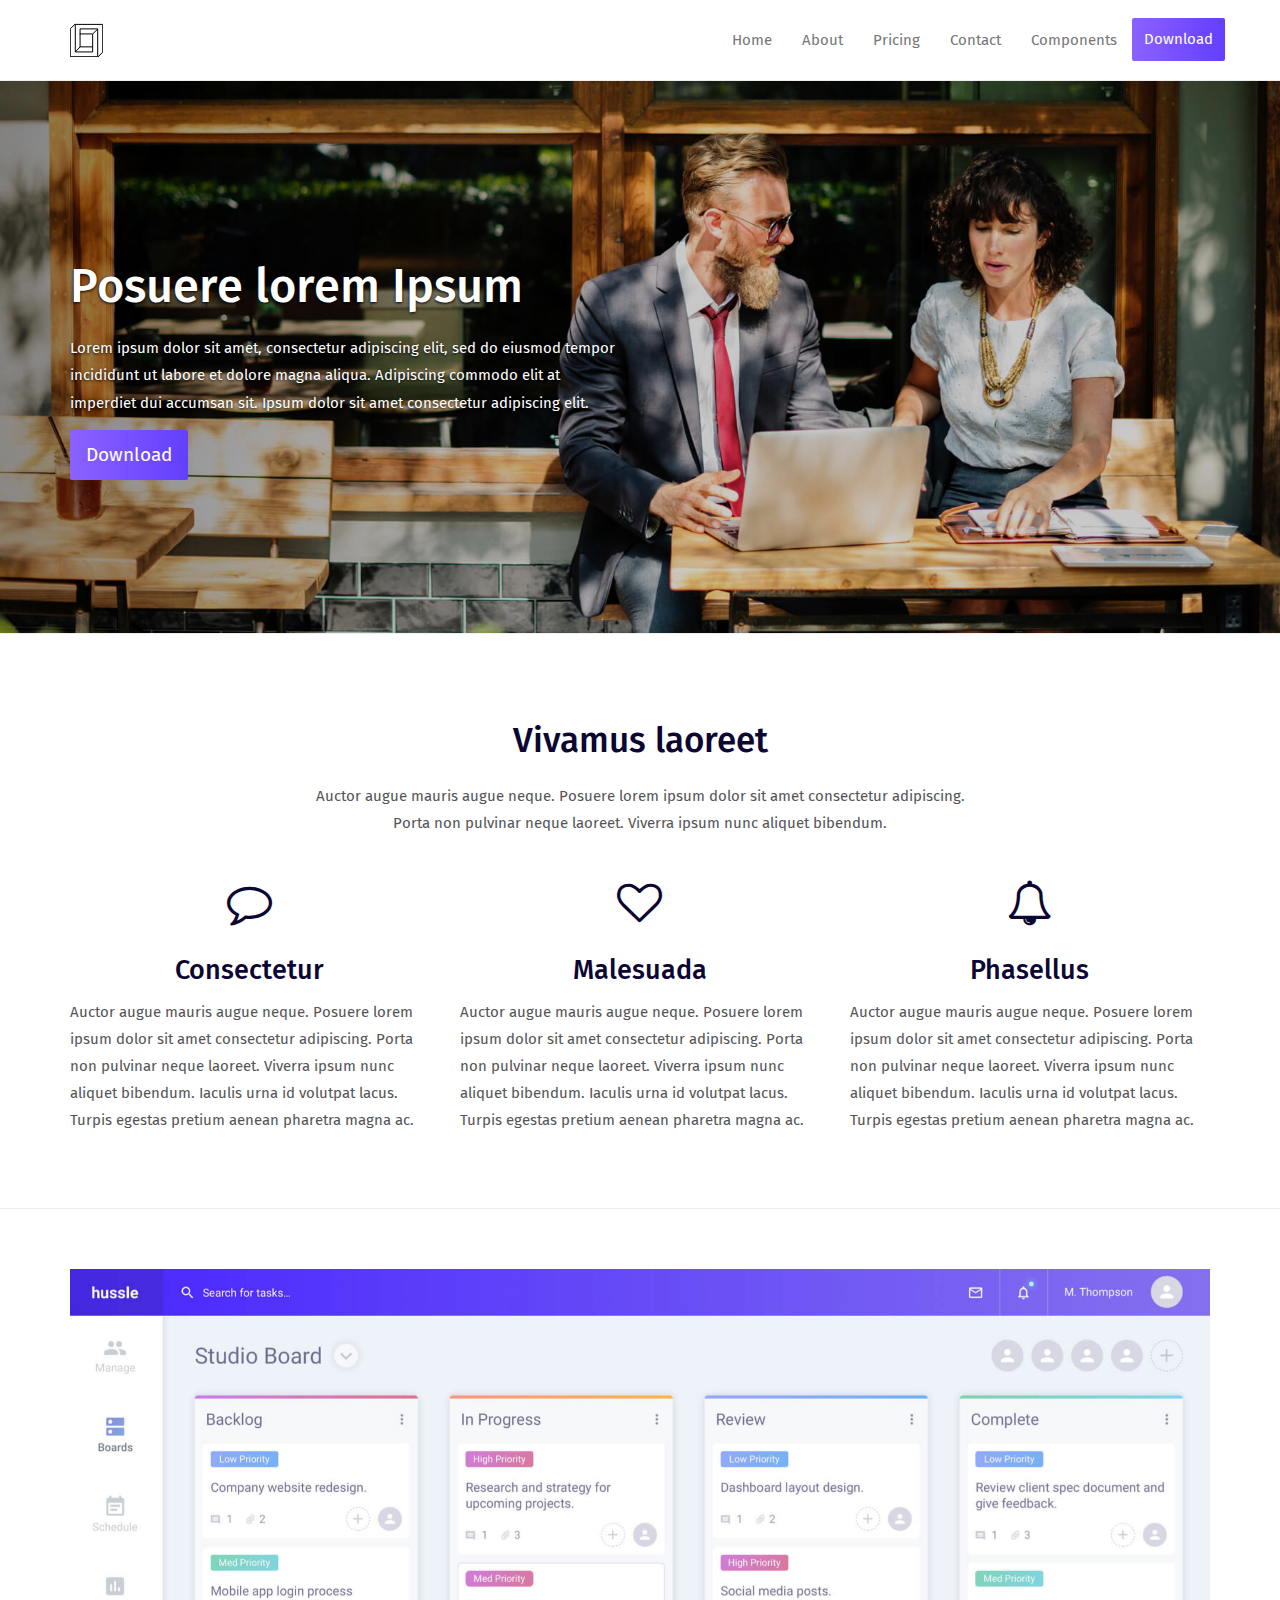
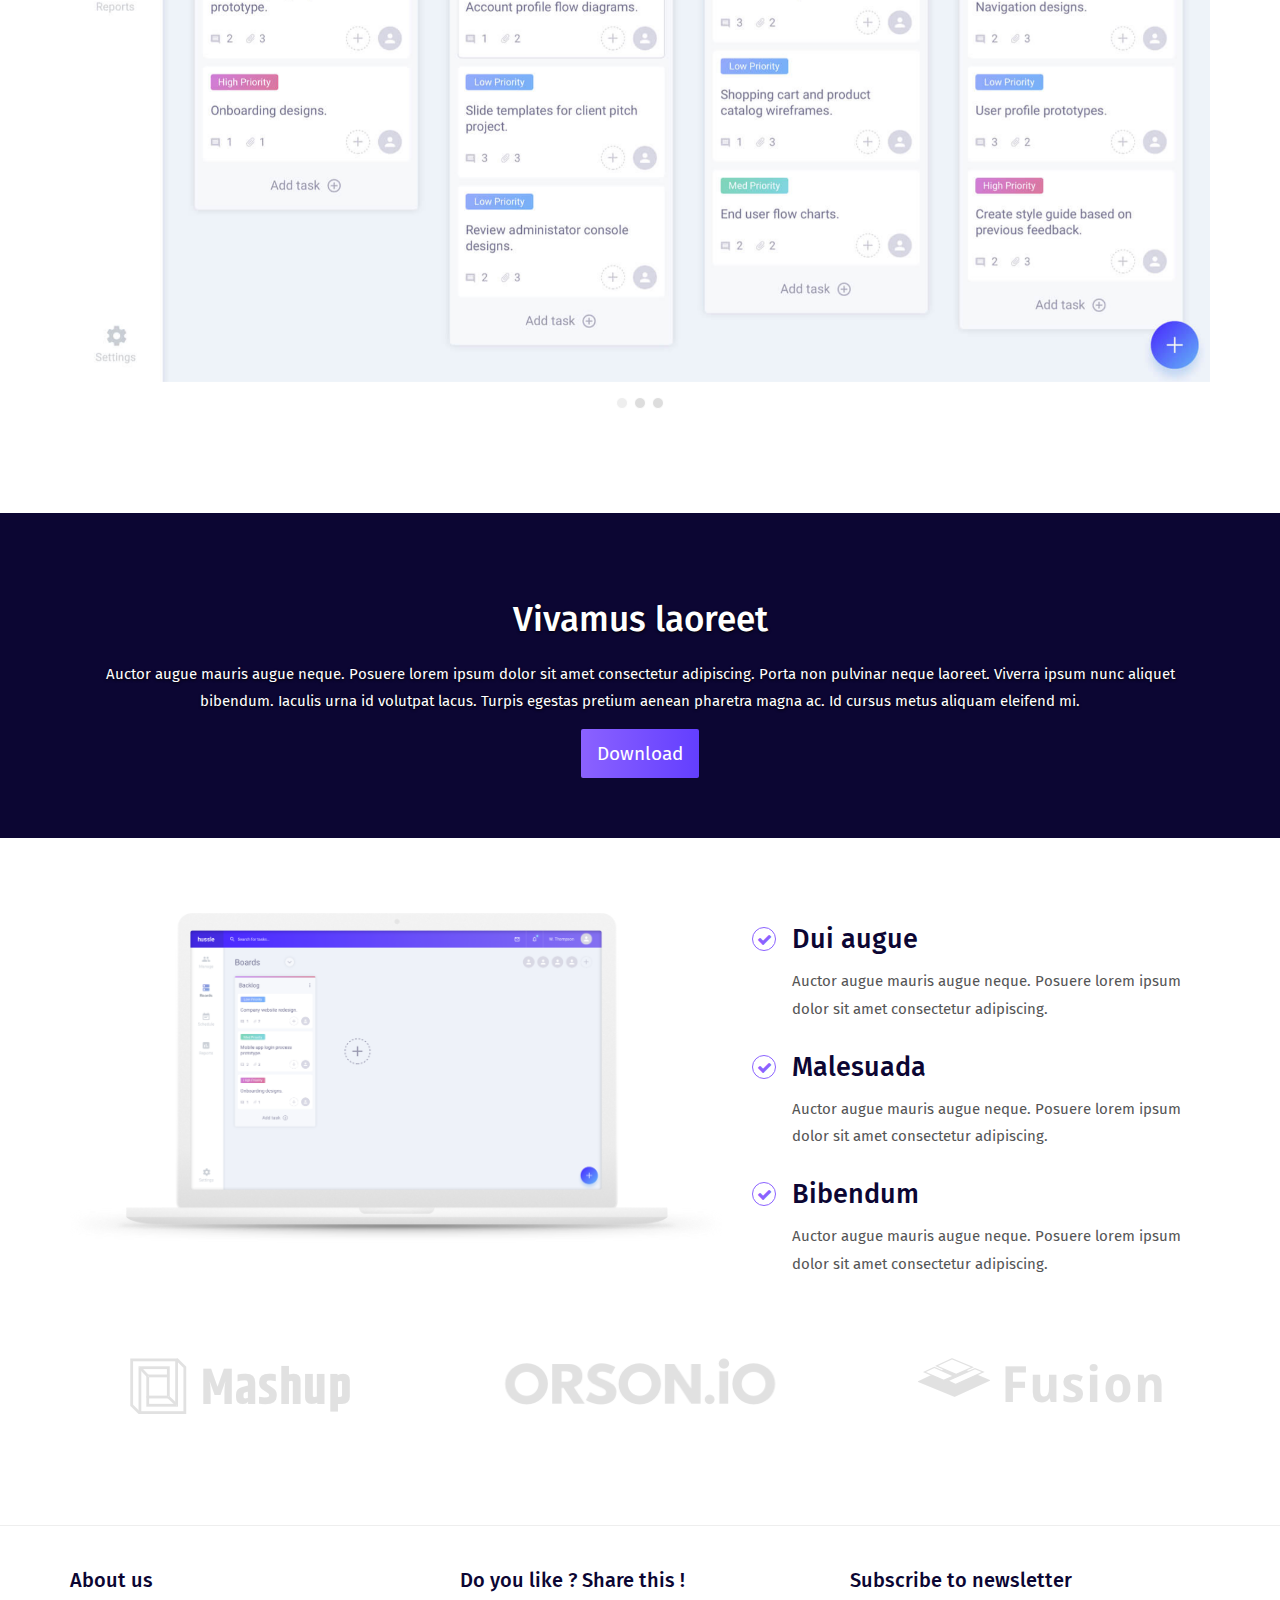
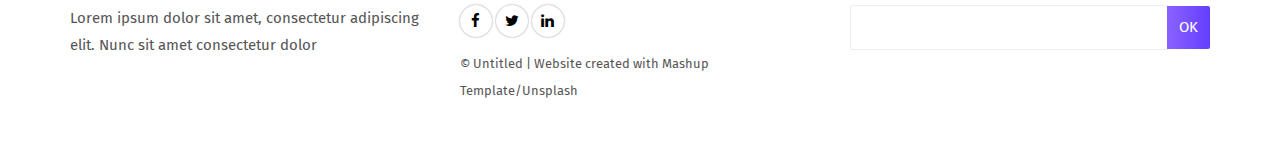
==== index.html @ 4edb9581 "Initial Commit" ====
<!DOCTYPE html>
<html lang="en">

<head>
  <meta charset="UTF-8">
  <meta content="IE=edge" http-equiv="X-UA-Compatible">
  <meta content="width=device-width,initial-scale=1" name="viewport">
  <meta content="description" name="description">
  <meta name="google" content="notranslate" />
  <meta content="Mashup templates have been developped by Orson.io team" name="author">

  <!-- Disable tap highlight on IE -->
  <meta name="msapplication-tap-highlight" content="no">
  
  <link href="./assets/apple-touch-icon.png" rel="apple-touch-icon">
  <link href="./assets/favicon.ico" rel="icon">

 

  <title>Title page</title>  

<link href="./main.a3f694c0.css" rel="stylesheet"></head>

<body>

 <!-- Add your content of header -->
<header>
  <nav class="navbar  navbar-fixed-top navbar-default">
    <div class="container">
      <div class="navbar-header">
        <button type="button" class="navbar-toggle uarr collapsed" data-toggle="collapse" data-target="#navbar-collapse-uarr">
          <span class="sr-only">Toggle navigation</span>
          <span class="icon-bar"></span>
          <span class="icon-bar"></span>
          <span class="icon-bar"></span>
        </button>
        <a class="navbar-brand" href="./index.html" title="">
          <img src="./assets/images/mashuptemplate.svg" class="navbar-logo-img" alt="">
        </a>
      </div>

      <div class="collapse navbar-collapse" id="navbar-collapse-uarr">
        <ul class="nav navbar-nav navbar-right">
          <li><a href="./index.html" title="" class="active">Home</a></li>
          <li><a href="./about.html" title=""> About</a></li>
          <li><a href="./pricing.html" title=""> Pricing </a></li>
          <li><a href="./contact.html" title="">Contact</a></li>
          <li><a href="./components.html" title="">Components</a></li>
          <li>
            <p>
              <a href="./download.html" class="btn btn-primary navbar-btn" title="">Download</a>
            </p>
          </li>
          
        </ul>
      </div>
    </div>
  </nav>
</header>



<div class="white-text-container background-image-container" style="background-image: url('./assets/images/img-home.jpg')">
    <div class="opacity"></div>
    <div class="container">
        <div class="row">
           
            <div class="col-md-6">
                <h1>Posuere lorem Ipsum</h1>
                <p>Lorem ipsum dolor sit amet, consectetur adipiscing elit, sed do eiusmod tempor incididunt ut labore
                    et dolore magna aliqua. Adipiscing commodo elit at imperdiet dui accumsan sit. Ipsum dolor sit
                    amet consectetur adipiscing elit. </p>
                 <a href="./download.html" title="" class="btn btn-lg btn-primary">Download</a>
            </div>

        </div>
    </div>
</div>

<div class="section-container border-section-container">
    <div class="container">
            <div class="row">
                <div class="col-md-12 section-container-spacer">
                    <div class="text-center">
                        <h2>Vivamus laoreet</h2>
                        <p> Auctor augue mauris augue neque. Posuere lorem ipsum dolor sit amet consectetur adipiscing.<br> Porta non
                            pulvinar neque laoreet. Viverra ipsum nunc aliquet bibendum. </p>
                    </div>
                </div>

                <div class="col-md-4">
                    <div class="fa-container">
                        <i class="fa fa-comment-o fa-3x" aria-hidden="true"></i>
                    </div>
                    <div class="text-center">
                        <h3>Consectetur</h3>
                    </div>
                    <div>
                        <p>Auctor augue mauris augue neque. Posuere lorem ipsum dolor sit amet consectetur adipiscing. Porta
                            non pulvinar neque laoreet. Viverra ipsum nunc aliquet bibendum. Iaculis urna id volutpat lacus.
                            Turpis egestas pretium aenean pharetra magna ac.</p>
                    </div>
                </div>
                <div class="col-md-4">
                    <div class="fa-container">
                        <i class="fa fa-heart-o fa-3x" aria-hidden="true"></i>
                    </div>
                    <div class="text-center">
                        <h3>Malesuada</h3>
                    </div>
                    <div>
                        <p>Auctor augue mauris augue neque. Posuere lorem ipsum dolor sit amet consectetur adipiscing. Porta
                            non pulvinar neque laoreet. Viverra ipsum nunc aliquet bibendum. Iaculis urna id volutpat lacus.
                            Turpis egestas pretium aenean pharetra magna ac.
                        </p>
                    </div>
                </div>
                <div class="col-md-4">
                    <div class="fa-container">
                        <i class="fa fa-bell-o fa-3x" aria-hidden="true"></i>
                    </div>
                    <div class="text-center">
                        <h3>Phasellus</h3>
                    </div>
                    <div>
                        <p>Auctor augue mauris augue neque. Posuere lorem ipsum dolor sit amet consectetur adipiscing. Porta
                            non pulvinar neque laoreet. Viverra ipsum nunc aliquet bibendum. Iaculis urna id volutpat lacus.
                            Turpis egestas pretium aenean pharetra magna ac. 
                        </p>
                    </div>
                </div>

            </div>
    </div>
</div>

<div class="section-container">
    <div class="container">
            <div class="row">
                <div class="col-xs-12">


                    <div id="carouselExampleIndicators" class="carousel slide" data-ride="carousel">
                        
                        <div class="carousel-inner" role="listbox">
                            <div class="item active">
                                <img class="img-responsive" src="./assets/images/img-05.jpg" alt="First slide">
                            </div>
                            <div class="item">
                                <img class="img-responsive" src="./assets/images/img-07.jpg" alt="Second slide">
                            </div>
                            <div class="item">
                                <img class="img-responsive" src="./assets/images/img-05.jpg" alt="Third slide">
                            </div>
                        </div>
                        <ol class="carousel-indicators">
                            <li data-target="#carouselExampleIndicators" data-slide-to="0" class="active"></li>
                            <li data-target="#carouselExampleIndicators" data-slide-to="1"></li>
                            <li data-target="#carouselExampleIndicators" data-slide-to="2"></li>
                        </ol>
                    </div>


                </div>
            </div>
    </div>
</div>


<div class="section-container background-color-container white-text-container">
    <div class="container">
        <div class="row">
            <div class="col-xs-12">
                <div class="text-center">
                    <h2>Vivamus laoreet</h2>
                    <p> Auctor augue mauris augue neque. Posuere lorem ipsum dolor sit amet consectetur adipiscing. Porta non
                        pulvinar neque laoreet. Viverra ipsum nunc aliquet bibendum. Iaculis urna id volutpat lacus. Turpis
                        egestas pretium aenean pharetra magna ac. Id cursus metus aliquam eleifend mi. </p>
                    <a href="./download.html" title="" class="btn btn-primary btn-lg">Download</a>
                </div>
            </div>
        </div>
     </div>
 </div>

 <div class="section-container">
    <div class="container">
        <div class="row">                   
            <div class="col-md-7">
                <img class="img-responsive" src="./assets/images/img-06.png" alt="">
            </div>

            <div class="col-md-5">
                <ul class="features">
                    <li>
                        <h3>Dui augue</h3>
                        <p>Auctor augue mauris augue neque. Posuere lorem ipsum dolor sit amet consectetur adipiscing.
                        </p>
                    </li>
                    <li>
                        <h3>Malesuada</h3>
                        <p>Auctor augue mauris augue neque. Posuere lorem ipsum dolor sit amet consectetur adipiscing.
                        </p>
                    </li>
                    <li>
                        <h3>Bibendum</h3>
                        <p>Auctor augue mauris augue neque. Posuere lorem ipsum dolor sit amet consectetur adipiscing.
                        </p>
                    </li>
                </ul>
            </div>
        

              
            <div class="row">
                <div class="col-md-4">
                        <img class="img-responsive page-base-image" src="./assets/images/logo-01.png" alt="">

                </div>
                <div class="col-md-4">
                        <img class="img-responsive page-base-image" src="./assets/images/logo-02.png" alt="">
                </div>
                <div class="col-md-4">
                        <img class="img-responsive page-base-image" src="./assets/images/logo-03.png" alt="">
                </div>
            </div>
            
        </div>
    </div>
</div>






<footer>
    <div class="section-container footer-container">
        <div class="container">
            <div class="row">
                    <div class="col-md-4">
                        <h4>About us</h4>
                        <p>Lorem ipsum dolor sit amet, consectetur adipiscing elit. Nunc sit amet consectetur dolor</p>
                    </div>

                    <div class="col-md-4">
                        <h4>Do you like ? Share this !</h4>
                        <p>
                            <a href="https://facebook.com/" class="social-round-icon white-round-icon fa-icon" title="">
                            <i class="fa fa-facebook" aria-hidden="true"></i>
                          </a>
                          <a href="https://twitter.com/" class="social-round-icon white-round-icon fa-icon" title="">
                            <i class="fa fa-twitter" aria-hidden="true"></i>
                          </a>
                          <a href="https://www.linkedin.com/" class="social-round-icon white-round-icon fa-icon" title="">
                            <i class="fa fa-linkedin" aria-hidden="true"></i>
                          </a>
                        </p>
                        <p><small>© Untitled | Website created with <a href="http://www.mashup-template.com/" class="link-like-text" title="Create website with free html template">Mashup Template</a>/<a href="http://www.unsplash.com/" class="link-like-text" title="Beautiful Free Images">Unsplash</a></small></p>    
                    </div>

                    <div class="col-md-4">
                        <h4>Subscribe to newsletter</h4>
                        
                        <div class="form-group">
                            <div class="input-group">
                                <input type="text" class="form-control footer-input-text">
                                <div class="input-group-btn">
                                    <button type="button" class="btn btn-primary btn-newsletter ">OK</button>
                                </div>
                            </div>
                        </div>


                    </div>
            </div>
        </div>
    </div>
</footer>

<script>
  document.addEventListener("DOMContentLoaded", function (event) {
    navActivePage();
  });
</script>

<!-- Google Analytics: change UA-XXXXX-X to be your site's ID 

<script>
  (function (i, s, o, g, r, a, m) {
    i['GoogleAnalyticsObject'] = r; i[r] = i[r] || function () {
      (i[r].q = i[r].q || []).push(arguments)
    }, i[r].l = 1 * new Date(); a = s.createElement(o),
      m = s.getElementsByTagName(o)[0]; a.async = 1; a.src = g; m.parentNode.insertBefore(a, m)
  })(window, document, 'script', '//www.google-analytics.com/analytics.js', 'ga');
  ga('create', 'UA-XXXXX-X', 'auto');
  ga('send', 'pageview');
</script>

-->

<script type="text/javascript" src="./main.41beeca9.js"></script></body>

</html>
---- main.a3f694c0.css ----
@import url(https://fonts.googleapis.com/css?family=La+Belle+Aurore|Fira+Sans:400,700);@import url(https://maxcdn.bootstrapcdn.com/font-awesome/4.7.0/css/font-awesome.min.css);/*!
 * Bootstrap v3.3.7 (http://getbootstrap.com)
 * Copyright 2011-2016 Twitter, Inc.
 * Licensed under MIT (https://github.com/twbs/bootstrap/blob/master/LICENSE)
 */
/*! normalize.css v3.0.3 | MIT License | github.com/necolas/normalize.css */html{font-family:sans-serif;-ms-text-size-adjust:100%;-webkit-text-size-adjust:100%}body{margin:0}article,aside,details,figcaption,figure,footer,header,hgroup,main,menu,nav,section,summary{display:block}audio,canvas,progress,video{display:inline-block;vertical-align:baseline}audio:not([controls]){display:none;height:0}[hidden],template{display:none}a{background-color:transparent}a:active,a:hover{outline:0}abbr[title]{border-bottom:1px dotted}b,strong{font-weight:700}dfn{font-style:italic}h1{font-size:2em;margin:.67em 0}mark{background:#ff0;color:#000}small{font-size:80%}sub,sup{font-size:75%;line-height:0;position:relative;vertical-align:baseline}sup{top:-.5em}sub{bottom:-.25em}img{border:0}svg:not(:root){overflow:hidden}figure{margin:1em 40px}hr{box-sizing:content-box;height:0}pre{overflow:auto}code,kbd,pre,samp{font-family:monospace,monospace;font-size:1em}button,input,optgroup,select,textarea{color:inherit;font:inherit;margin:0}button{overflow:visible}button,select{text-transform:none}button,html input[type=button],input[type=reset],input[type=submit]{-webkit-appearance:button;cursor:pointer}button[disabled],html input[disabled]{cursor:default}button::-moz-focus-inner,input::-moz-focus-inner{border:0;padding:0}input{line-height:normal}input[type=checkbox],input[type=radio]{box-sizing:border-box;padding:0}input[type=number]::-webkit-inner-spin-button,input[type=number]::-webkit-outer-spin-button{height:auto}input[type=search]{-webkit-appearance:textfield;box-sizing:content-box}input[type=search]::-webkit-search-cancel-button,input[type=search]::-webkit-search-decoration{-webkit-appearance:none}fieldset{border:1px solid silver;margin:0 2px;padding:.35em .625em .75em}textarea{overflow:auto}optgroup{font-weight:700}table{border-collapse:collapse;border-spacing:0}td,th{padding:0}

/*! Source: https://github.com/h5bp/html5-boilerplate/blob/master/src/css/main.css */@media print{*,:after,:before{background:transparent!important;color:#000!important;box-shadow:none!important;text-shadow:none!important}a,a:visited{text-decoration:underline}a[href]:after{content:" (" attr(href) ")"}abbr[title]:after{content:" (" attr(title) ")"}a[href^="#"]:after,a[href^="javascript:"]:after{content:""}blockquote,pre{border:1px solid #999;page-break-inside:avoid}thead{display:table-header-group}img,tr{page-break-inside:avoid}img{max-width:100%!important}h2,h3,p{orphans:3;widows:3}h2,h3{page-break-after:avoid}.navbar{display:none}.btn>.caret,.dropup>.btn>.caret{border-top-color:#000!important}.label{border:1px solid #000}.table{border-collapse:collapse!important}.table td,.table th{background-color:#fff!important}.table-bordered td,.table-bordered th{border:1px solid #ddd!important}}*,:after,:before{-webkit-box-sizing:border-box;-moz-box-sizing:border-box;box-sizing:border-box}html{font-size:10px;-webkit-tap-highlight-color:transparent}body{font-family:Fira Sans,Helvetica,Arial,sans-serif;font-size:15px;line-height:1.81;color:#555;background-color:#fff}button,input,select,textarea{font-family:inherit;font-size:inherit;line-height:inherit}a{color:#8b62ff;text-decoration:none}a:focus,a:hover{color:#5216ff;text-decoration:underline}a:focus{outline:5px auto -webkit-focus-ring-color;outline-offset:-2px}figure{margin:0}img{vertical-align:middle}.img-responsive{display:block;max-width:100%;height:auto}.img-rounded{border-radius:2px}.img-thumbnail{padding:4px;line-height:1.81;background-color:#fff;border:1px solid #ddd;border-radius:2px;-webkit-transition:all .2s ease-in-out;-o-transition:all .2s ease-in-out;transition:all .2s ease-in-out;display:inline-block;max-width:100%;height:auto}.img-circle{border-radius:50%}hr{margin-top:27px;margin-bottom:27px;border:0;border-top:1px solid #eee}.sr-only{position:absolute;width:1px;height:1px;margin:-1px;padding:0;overflow:hidden;clip:rect(0,0,0,0);border:0}.sr-only-focusable:active,.sr-only-focusable:focus{position:static;width:auto;height:auto;margin:0;overflow:visible;clip:auto}[role=button]{cursor:pointer}.h1,.h2,.h3,.h4,.h5,.h6,h1,h2,h3,h4,h5,h6{font-family:inherit;font-weight:500;line-height:1.1;color:#0c0633}.h1 .small,.h1 small,.h2 .small,.h2 small,.h3 .small,.h3 small,.h4 .small,.h4 small,.h5 .small,.h5 small,.h6 .small,.h6 small,h1 .small,h1 small,h2 .small,h2 small,h3 .small,h3 small,h4 .small,h4 small,h5 .small,h5 small,h6 .small,h6 small{font-weight:400;line-height:1;color:#777}.h1,.h2,.h3,h1,h2,h3{margin-top:27px;margin-bottom:13.5px}.h1 .small,.h1 small,.h2 .small,.h2 small,.h3 .small,.h3 small,h1 .small,h1 small,h2 .small,h2 small,h3 .small,h3 small{font-size:65%}.h4,.h5,.h6,h4,h5,h6{margin-top:13.5px;margin-bottom:13.5px}.h4 .small,.h4 small,.h5 .small,.h5 small,.h6 .small,.h6 small,h4 .small,h4 small,h5 .small,h5 small,h6 .small,h6 small{font-size:75%}.h1,h1{font-size:47px}.h2,h2{font-size:35px}.h3,h3{font-size:27px}.h4,h4{font-size:20px}.h5,h5{font-size:15px}.h6,h6{font-size:13px}p{margin:0 0 13.5px}.lead{margin-bottom:27px;font-size:17px;font-weight:300;line-height:1.4}@media (min-width:768px){.lead{font-size:22.5px}}.small,small{font-size:86%}.mark,mark{background-color:#fcf8e3;padding:.2em}.text-left{text-align:left}.text-right{text-align:right}.text-center{text-align:center}.text-justify{text-align:justify}.text-nowrap{white-space:nowrap}.text-lowercase{text-transform:lowercase}.initialism,.text-uppercase{text-transform:uppercase}.text-capitalize{text-transform:capitalize}.text-muted{color:#777}.text-primary{color:#8b62ff}a.text-primary:focus,a.text-primary:hover{color:#652fff}.text-success{color:#fff}a.text-success:focus,a.text-success:hover{color:#e6e6e6}.text-info{color:#31708f}a.text-info:focus,a.text-info:hover{color:#245269}.text-warning{color:#8a6d3b}a.text-warning:focus,a.text-warning:hover{color:#66512c}.text-danger{color:#fff}a.text-danger:focus,a.text-danger:hover{color:#e6e6e6}.bg-primary{color:#fff;background-color:#8b62ff}a.bg-primary:focus,a.bg-primary:hover{background-color:#652fff}.bg-success{background-color:#005bff}a.bg-success:focus,a.bg-success:hover{background-color:#0049cc}.bg-info{background-color:#d9edf7}a.bg-info:focus,a.bg-info:hover{background-color:#afd9ee}.bg-warning{background-color:#fcf8e3}a.bg-warning:focus,a.bg-warning:hover{background-color:#f7ecb5}.bg-danger{background-color:#fe6767}a.bg-danger:focus,a.bg-danger:hover{background-color:#fe3434}.page-header{padding-bottom:12.5px;margin:54px 0 27px;border-bottom:1px solid #eee}ol,ul{margin-top:0;margin-bottom:13.5px}ol ol,ol ul,ul ol,ul ul{margin-bottom:0}.list-inline,.list-unstyled{padding-left:0;list-style:none}.list-inline{margin-left:-5px}.list-inline>li{display:inline-block;padding-left:5px;padding-right:5px}dl{margin-top:0;margin-bottom:27px}dd,dt{line-height:1.81}dt{font-weight:700}dd{margin-left:0}.dl-horizontal dd:after,.dl-horizontal dd:before{content:" ";display:table}.dl-horizontal dd:after{clear:both}@media (min-width:768px){.dl-horizontal dt{float:left;width:160px;clear:left;text-align:right;overflow:hidden;text-overflow:ellipsis;white-space:nowrap}.dl-horizontal dd{margin-left:180px}}abbr[data-original-title],abbr[title]{cursor:help;border-bottom:1px dotted #777}.initialism{font-size:90%}blockquote{padding:13.5px 27px;margin:0 0 27px;font-size:18.75px;border-left:5px solid #eee}blockquote ol:last-child,blockquote p:last-child,blockquote ul:last-child{margin-bottom:0}blockquote .small,blockquote footer,blockquote small{display:block;font-size:80%;line-height:1.81;color:#777}blockquote .small:before,blockquote footer:before,blockquote small:before{content:"\2014   \A0"}.blockquote-reverse,blockquote.pull-right{padding-right:15px;padding-left:0;border-right:5px solid #eee;border-left:0;text-align:right}.blockquote-reverse .small:before,.blockquote-reverse footer:before,.blockquote-reverse small:before,blockquote.pull-right .small:before,blockquote.pull-right footer:before,blockquote.pull-right small:before{content:""}.blockquote-reverse .small:after,.blockquote-reverse footer:after,.blockquote-reverse small:after,blockquote.pull-right .small:after,blockquote.pull-right footer:after,blockquote.pull-right small:after{content:"\A0   \2014"}address{margin-bottom:27px;font-style:normal;line-height:1.81}code,kbd,pre,samp{font-family:Menlo,Monaco,Consolas,Courier New,monospace}code{color:#c7254e;background-color:#f9f2f4}code,kbd{padding:2px 4px;font-size:90%;border-radius:2px}kbd{color:#fff;background-color:#333;box-shadow:inset 0 -1px 0 rgba(0,0,0,.25)}kbd kbd{padding:0;font-size:100%;font-weight:700;box-shadow:none}pre{display:block;padding:13px;margin:0 0 13.5px;font-size:14px;line-height:1.81;word-break:break-all;word-wrap:break-word;color:#333;background-color:#f5f5f5;border:1px solid #ccc;border-radius:2px}pre code{padding:0;font-size:inherit;color:inherit;white-space:pre-wrap;background-color:transparent;border-radius:0}.pre-scrollable{max-height:340px;overflow-y:scroll}.container{margin-right:auto;margin-left:auto;padding-left:15px;padding-right:15px}.container:after,.container:before{content:" ";display:table}.container:after{clear:both}@media (min-width:768px){.container{width:750px}}@media (min-width:992px){.container{width:970px}}@media (min-width:1200px){.container{width:1170px}}.container-fluid{margin-right:auto;margin-left:auto;padding-left:15px;padding-right:15px}.container-fluid:after,.container-fluid:before{content:" ";display:table}.container-fluid:after{clear:both}.row{margin-left:-15px;margin-right:-15px}.row:after,.row:before{content:" ";display:table}.row:after{clear:both}.col-lg-1,.col-lg-2,.col-lg-3,.col-lg-4,.col-lg-5,.col-lg-6,.col-lg-7,.col-lg-8,.col-lg-9,.col-lg-10,.col-lg-11,.col-lg-12,.col-md-1,.col-md-2,.col-md-3,.col-md-4,.col-md-5,.col-md-6,.col-md-7,.col-md-8,.col-md-9,.col-md-10,.col-md-11,.col-md-12,.col-sm-1,.col-sm-2,.col-sm-3,.col-sm-4,.col-sm-5,.col-sm-6,.col-sm-7,.col-sm-8,.col-sm-9,.col-sm-10,.col-sm-11,.col-sm-12,.col-xs-1,.col-xs-2,.col-xs-3,.col-xs-4,.col-xs-5,.col-xs-6,.col-xs-7,.col-xs-8,.col-xs-9,.col-xs-10,.col-xs-11,.col-xs-12{position:relative;min-height:1px;padding-left:15px;padding-right:15px}.col-xs-1,.col-xs-2,.col-xs-3,.col-xs-4,.col-xs-5,.col-xs-6,.col-xs-7,.col-xs-8,.col-xs-9,.col-xs-10,.col-xs-11,.col-xs-12{float:left}.col-xs-1{width:8.33333%}.col-xs-2{width:16.66667%}.col-xs-3{width:25%}.col-xs-4{width:33.33333%}.col-xs-5{width:41.66667%}.col-xs-6{width:50%}.col-xs-7{width:58.33333%}.col-xs-8{width:66.66667%}.col-xs-9{width:75%}.col-xs-10{width:83.33333%}.col-xs-11{width:91.66667%}.col-xs-12{width:100%}.col-xs-pull-0{right:auto}.col-xs-pull-1{right:8.33333%}.col-xs-pull-2{right:16.66667%}.col-xs-pull-3{right:25%}.col-xs-pull-4{right:33.33333%}.col-xs-pull-5{right:41.66667%}.col-xs-pull-6{right:50%}.col-xs-pull-7{right:58.33333%}.col-xs-pull-8{right:66.66667%}.col-xs-pull-9{right:75%}.col-xs-pull-10{right:83.33333%}.col-xs-pull-11{right:91.66667%}.col-xs-pull-12{right:100%}.col-xs-push-0{left:auto}.col-xs-push-1{left:8.33333%}.col-xs-push-2{left:16.66667%}.col-xs-push-3{left:25%}.col-xs-push-4{left:33.33333%}.col-xs-push-5{left:41.66667%}.col-xs-push-6{left:50%}.col-xs-push-7{left:58.33333%}.col-xs-push-8{left:66.66667%}.col-xs-push-9{left:75%}.col-xs-push-10{left:83.33333%}.col-xs-push-11{left:91.66667%}.col-xs-push-12{left:100%}.col-xs-offset-0{margin-left:0}.col-xs-offset-1{margin-left:8.33333%}.col-xs-offset-2{margin-left:16.66667%}.col-xs-offset-3{margin-left:25%}.col-xs-offset-4{margin-left:33.33333%}.col-xs-offset-5{margin-left:41.66667%}.col-xs-offset-6{margin-left:50%}.col-xs-offset-7{margin-left:58.33333%}.col-xs-offset-8{margin-left:66.66667%}.col-xs-offset-9{margin-left:75%}.col-xs-offset-10{margin-left:83.33333%}.col-xs-offset-11{margin-left:91.66667%}.col-xs-offset-12{margin-left:100%}@media (min-width:768px){.col-sm-1,.col-sm-2,.col-sm-3,.col-sm-4,.col-sm-5,.col-sm-6,.col-sm-7,.col-sm-8,.col-sm-9,.col-sm-10,.col-sm-11,.col-sm-12{float:left}.col-sm-1{width:8.33333%}.col-sm-2{width:16.66667%}.col-sm-3{width:25%}.col-sm-4{width:33.33333%}.col-sm-5{width:41.66667%}.col-sm-6{width:50%}.col-sm-7{width:58.33333%}.col-sm-8{width:66.66667%}.col-sm-9{width:75%}.col-sm-10{width:83.33333%}.col-sm-11{width:91.66667%}.col-sm-12{width:100%}.col-sm-pull-0{right:auto}.col-sm-pull-1{right:8.33333%}.col-sm-pull-2{right:16.66667%}.col-sm-pull-3{right:25%}.col-sm-pull-4{right:33.33333%}.col-sm-pull-5{right:41.66667%}.col-sm-pull-6{right:50%}.col-sm-pull-7{right:58.33333%}.col-sm-pull-8{right:66.66667%}.col-sm-pull-9{right:75%}.col-sm-pull-10{right:83.33333%}.col-sm-pull-11{right:91.66667%}.col-sm-pull-12{right:100%}.col-sm-push-0{left:auto}.col-sm-push-1{left:8.33333%}.col-sm-push-2{left:16.66667%}.col-sm-push-3{left:25%}.col-sm-push-4{left:33.33333%}.col-sm-push-5{left:41.66667%}.col-sm-push-6{left:50%}.col-sm-push-7{left:58.33333%}.col-sm-push-8{left:66.66667%}.col-sm-push-9{left:75%}.col-sm-push-10{left:83.33333%}.col-sm-push-11{left:91.66667%}.col-sm-push-12{left:100%}.col-sm-offset-0{margin-left:0}.col-sm-offset-1{margin-left:8.33333%}.col-sm-offset-2{margin-left:16.66667%}.col-sm-offset-3{margin-left:25%}.col-sm-offset-4{margin-left:33.33333%}.col-sm-offset-5{margin-left:41.66667%}.col-sm-offset-6{margin-left:50%}.col-sm-offset-7{margin-left:58.33333%}.col-sm-offset-8{margin-left:66.66667%}.col-sm-offset-9{margin-left:75%}.col-sm-offset-10{margin-left:83.33333%}.col-sm-offset-11{margin-left:91.66667%}.col-sm-offset-12{margin-left:100%}}@media (min-width:992px){.col-md-1,.col-md-2,.col-md-3,.col-md-4,.col-md-5,.col-md-6,.col-md-7,.col-md-8,.col-md-9,.col-md-10,.col-md-11,.col-md-12{float:left}.col-md-1{width:8.33333%}.col-md-2{width:16.66667%}.col-md-3{width:25%}.col-md-4{width:33.33333%}.col-md-5{width:41.66667%}.col-md-6{width:50%}.col-md-7{width:58.33333%}.col-md-8{width:66.66667%}.col-md-9{width:75%}.col-md-10{width:83.33333%}.col-md-11{width:91.66667%}.col-md-12{width:100%}.col-md-pull-0{right:auto}.col-md-pull-1{right:8.33333%}.col-md-pull-2{right:16.66667%}.col-md-pull-3{right:25%}.col-md-pull-4{right:33.33333%}.col-md-pull-5{right:41.66667%}.col-md-pull-6{right:50%}.col-md-pull-7{right:58.33333%}.col-md-pull-8{right:66.66667%}.col-md-pull-9{right:75%}.col-md-pull-10{right:83.33333%}.col-md-pull-11{right:91.66667%}.col-md-pull-12{right:100%}.col-md-push-0{left:auto}.col-md-push-1{left:8.33333%}.col-md-push-2{left:16.66667%}.col-md-push-3{left:25%}.col-md-push-4{left:33.33333%}.col-md-push-5{left:41.66667%}.col-md-push-6{left:50%}.col-md-push-7{left:58.33333%}.col-md-push-8{left:66.66667%}.col-md-push-9{left:75%}.col-md-push-10{left:83.33333%}.col-md-push-11{left:91.66667%}.col-md-push-12{left:100%}.col-md-offset-0{margin-left:0}.col-md-offset-1{margin-left:8.33333%}.col-md-offset-2{margin-left:16.66667%}.col-md-offset-3{margin-left:25%}.col-md-offset-4{margin-left:33.33333%}.col-md-offset-5{margin-left:41.66667%}.col-md-offset-6{margin-left:50%}.col-md-offset-7{margin-left:58.33333%}.col-md-offset-8{margin-left:66.66667%}.col-md-offset-9{margin-left:75%}.col-md-offset-10{margin-left:83.33333%}.col-md-offset-11{margin-left:91.66667%}.col-md-offset-12{margin-left:100%}}@media (min-width:1200px){.col-lg-1,.col-lg-2,.col-lg-3,.col-lg-4,.col-lg-5,.col-lg-6,.col-lg-7,.col-lg-8,.col-lg-9,.col-lg-10,.col-lg-11,.col-lg-12{float:left}.col-lg-1{width:8.33333%}.col-lg-2{width:16.66667%}.col-lg-3{width:25%}.col-lg-4{width:33.33333%}.col-lg-5{width:41.66667%}.col-lg-6{width:50%}.col-lg-7{width:58.33333%}.col-lg-8{width:66.66667%}.col-lg-9{width:75%}.col-lg-10{width:83.33333%}.col-lg-11{width:91.66667%}.col-lg-12{width:100%}.col-lg-pull-0{right:auto}.col-lg-pull-1{right:8.33333%}.col-lg-pull-2{right:16.66667%}.col-lg-pull-3{right:25%}.col-lg-pull-4{right:33.33333%}.col-lg-pull-5{right:41.66667%}.col-lg-pull-6{right:50%}.col-lg-pull-7{right:58.33333%}.col-lg-pull-8{right:66.66667%}.col-lg-pull-9{right:75%}.col-lg-pull-10{right:83.33333%}.col-lg-pull-11{right:91.66667%}.col-lg-pull-12{right:100%}.col-lg-push-0{left:auto}.col-lg-push-1{left:8.33333%}.col-lg-push-2{left:16.66667%}.col-lg-push-3{left:25%}.col-lg-push-4{left:33.33333%}.col-lg-push-5{left:41.66667%}.col-lg-push-6{left:50%}.col-lg-push-7{left:58.33333%}.col-lg-push-8{left:66.66667%}.col-lg-push-9{left:75%}.col-lg-push-10{left:83.33333%}.col-lg-push-11{left:91.66667%}.col-lg-push-12{left:100%}.col-lg-offset-0{margin-left:0}.col-lg-offset-1{margin-left:8.33333%}.col-lg-offset-2{margin-left:16.66667%}.col-lg-offset-3{margin-left:25%}.col-lg-offset-4{margin-left:33.33333%}.col-lg-offset-5{margin-left:41.66667%}.col-lg-offset-6{margin-left:50%}.col-lg-offset-7{margin-left:58.33333%}.col-lg-offset-8{margin-left:66.66667%}.col-lg-offset-9{margin-left:75%}.col-lg-offset-10{margin-left:83.33333%}.col-lg-offset-11{margin-left:91.66667%}.col-lg-offset-12{margin-left:100%}}table{background-color:transparent}caption{padding-top:8px;padding-bottom:8px;color:#777}caption,th{text-align:left}.table{width:100%;max-width:100%;margin-bottom:27px}.table>tbody>tr>td,.table>tbody>tr>th,.table>tfoot>tr>td,.table>tfoot>tr>th,.table>thead>tr>td,.table>thead>tr>th{padding:8px;line-height:1.81;vertical-align:top;border-top:1px solid #ddd}.table>thead>tr>th{vertical-align:bottom;border-bottom:2px solid #ddd}.table>caption+thead>tr:first-child>td,.table>caption+thead>tr:first-child>th,.table>colgroup+thead>tr:first-child>td,.table>colgroup+thead>tr:first-child>th,.table>thead:first-child>tr:first-child>td,.table>thead:first-child>tr:first-child>th{border-top:0}.table>tbody+tbody{border-top:2px solid #ddd}.table .table{background-color:#fff}.table-condensed>tbody>tr>td,.table-condensed>tbody>tr>th,.table-condensed>tfoot>tr>td,.table-condensed>tfoot>tr>th,.table-condensed>thead>tr>td,.table-condensed>thead>tr>th{padding:5px}.table-bordered,.table-bordered>tbody>tr>td,.table-bordered>tbody>tr>th,.table-bordered>tfoot>tr>td,.table-bordered>tfoot>tr>th,.table-bordered>thead>tr>td,.table-bordered>thead>tr>th{border:1px solid #ddd}.table-bordered>thead>tr>td,.table-bordered>thead>tr>th{border-bottom-width:2px}.table-striped>tbody>tr:nth-of-type(odd){background-color:#f9f9f9}.table-hover>tbody>tr:hover{background-color:#f5f5f5}table col[class*=col-]{position:static;float:none;display:table-column}table td[class*=col-],table th[class*=col-]{position:static;float:none;display:table-cell}.table>tbody>tr.active>td,.table>tbody>tr.active>th,.table>tbody>tr>td.active,.table>tbody>tr>th.active,.table>tfoot>tr.active>td,.table>tfoot>tr.active>th,.table>tfoot>tr>td.active,.table>tfoot>tr>th.active,.table>thead>tr.active>td,.table>thead>tr.active>th,.table>thead>tr>td.active,.table>thead>tr>th.active{background-color:#f5f5f5}.table-hover>tbody>tr.active:hover>td,.table-hover>tbody>tr.active:hover>th,.table-hover>tbody>tr:hover>.active,.table-hover>tbody>tr>td.active:hover,.table-hover>tbody>tr>th.active:hover{background-color:#e8e8e8}.table>tbody>tr.success>td,.table>tbody>tr.success>th,.table>tbody>tr>td.success,.table>tbody>tr>th.success,.table>tfoot>tr.success>td,.table>tfoot>tr.success>th,.table>tfoot>tr>td.success,.table>tfoot>tr>th.success,.table>thead>tr.success>td,.table>thead>tr.success>th,.table>thead>tr>td.success,.table>thead>tr>th.success{background-color:#005bff}.table-hover>tbody>tr.success:hover>td,.table-hover>tbody>tr.success:hover>th,.table-hover>tbody>tr:hover>.success,.table-hover>tbody>tr>td.success:hover,.table-hover>tbody>tr>th.success:hover{background-color:#0052e6}.table>tbody>tr.info>td,.table>tbody>tr.info>th,.table>tbody>tr>td.info,.table>tbody>tr>th.info,.table>tfoot>tr.info>td,.table>tfoot>tr.info>th,.table>tfoot>tr>td.info,.table>tfoot>tr>th.info,.table>thead>tr.info>td,.table>thead>tr.info>th,.table>thead>tr>td.info,.table>thead>tr>th.info{background-color:#d9edf7}.table-hover>tbody>tr.info:hover>td,.table-hover>tbody>tr.info:hover>th,.table-hover>tbody>tr:hover>.info,.table-hover>tbody>tr>td.info:hover,.table-hover>tbody>tr>th.info:hover{background-color:#c4e3f3}.table>tbody>tr.warning>td,.table>tbody>tr.warning>th,.table>tbody>tr>td.warning,.table>tbody>tr>th.warning,.table>tfoot>tr.warning>td,.table>tfoot>tr.warning>th,.table>tfoot>tr>td.warning,.table>tfoot>tr>th.warning,.table>thead>tr.warning>td,.table>thead>tr.warning>th,.table>thead>tr>td.warning,.table>thead>tr>th.warning{background-color:#fcf8e3}.table-hover>tbody>tr.warning:hover>td,.table-hover>tbody>tr.warning:hover>th,.table-hover>tbody>tr:hover>.warning,.table-hover>tbody>tr>td.warning:hover,.table-hover>tbody>tr>th.warning:hover{background-color:#faf2cc}.table>tbody>tr.danger>td,.table>tbody>tr.danger>th,.table>tbody>tr>td.danger,.table>tbody>tr>th.danger,.table>tfoot>tr.danger>td,.table>tfoot>tr.danger>th,.table>tfoot>tr>td.danger,.table>tfoot>tr>th.danger,.table>thead>tr.danger>td,.table>thead>tr.danger>th,.table>thead>tr>td.danger,.table>thead>tr>th.danger{background-color:#fe6767}.table-hover>tbody>tr.danger:hover>td,.table-hover>tbody>tr.danger:hover>th,.table-hover>tbody>tr:hover>.danger,.table-hover>tbody>tr>td.danger:hover,.table-hover>tbody>tr>th.danger:hover{background-color:#fe4e4e}.table-responsive{overflow-x:auto;min-height:.01%}@media screen and (max-width:767px){.table-responsive{width:100%;margin-bottom:20.25px;overflow-y:hidden;-ms-overflow-style:-ms-autohiding-scrollbar;border:1px solid #ddd}.table-responsive>.table{margin-bottom:0}.table-responsive>.table>tbody>tr>td,.table-responsive>.table>tbody>tr>th,.table-responsive>.table>tfoot>tr>td,.table-responsive>.table>tfoot>tr>th,.table-responsive>.table>thead>tr>td,.table-responsive>.table>thead>tr>th{white-space:nowrap}.table-responsive>.table-bordered{border:0}.table-responsive>.table-bordered>tbody>tr>td:first-child,.table-responsive>.table-bordered>tbody>tr>th:first-child,.table-responsive>.table-bordered>tfoot>tr>td:first-child,.table-responsive>.table-bordered>tfoot>tr>th:first-child,.table-responsive>.table-bordered>thead>tr>td:first-child,.table-responsive>.table-bordered>thead>tr>th:first-child{border-left:0}.table-responsive>.table-bordered>tbody>tr>td:last-child,.table-responsive>.table-bordered>tbody>tr>th:last-child,.table-responsive>.table-bordered>tfoot>tr>td:last-child,.table-responsive>.table-bordered>tfoot>tr>th:last-child,.table-responsive>.table-bordered>thead>tr>td:last-child,.table-responsive>.table-bordered>thead>tr>th:last-child{border-right:0}.table-responsive>.table-bordered>tbody>tr:last-child>td,.table-responsive>.table-bordered>tbody>tr:last-child>th,.table-responsive>.table-bordered>tfoot>tr:last-child>td,.table-responsive>.table-bordered>tfoot>tr:last-child>th{border-bottom:0}}fieldset{margin:0;min-width:0}fieldset,legend{padding:0;border:0}legend{display:block;width:100%;margin-bottom:27px;font-size:22.5px;line-height:inherit;color:#333;border-bottom:1px solid #e5e5e5}label{display:inline-block;max-width:100%;margin-bottom:5px;font-weight:700}input[type=search]{-webkit-box-sizing:border-box;-moz-box-sizing:border-box;box-sizing:border-box}input[type=checkbox],input[type=radio]{margin:4px 0 0;margin-top:1px\9;line-height:normal}input[type=file]{display:block}input[type=range]{display:block;width:100%}select[multiple],select[size]{height:auto}input[type=checkbox]:focus,input[type=file]:focus,input[type=radio]:focus{outline:5px auto -webkit-focus-ring-color;outline-offset:-2px}output{padding-top:9px}.form-control,output{display:block;font-size:15px;line-height:1.81;color:#555}.form-control{width:100%;height:45px;padding:8px 12px;background-color:#fff;background-image:none;border:1px solid #eee;border-radius:2px;-webkit-box-shadow:inset 0 1px 1px rgba(0,0,0,.075);box-shadow:inset 0 1px 1px rgba(0,0,0,.075);-webkit-transition:border-color .15s ease-in-out,box-shadow .15s ease-in-out;-o-transition:border-color ease-in-out .15s,box-shadow ease-in-out .15s;transition:border-color .15s ease-in-out,box-shadow .15s ease-in-out}.form-control:focus{border-color:#66afe9;outline:0;-webkit-box-shadow:inset 0 1px 1px rgba(0,0,0,.075),0 0 8px rgba(102,175,233,.6);box-shadow:inset 0 1px 1px rgba(0,0,0,.075),0 0 8px rgba(102,175,233,.6)}.form-control::-moz-placeholder{color:#999;opacity:1}.form-control:-ms-input-placeholder{color:#999}.form-control::-webkit-input-placeholder{color:#999}.form-control::-ms-expand{border:0;background-color:transparent}.form-control[disabled],.form-control[readonly],fieldset[disabled] .form-control{background-color:#eee;opacity:1}.form-control[disabled],fieldset[disabled] .form-control{cursor:not-allowed}textarea.form-control{height:auto}input[type=search]{-webkit-appearance:none}@media screen and (-webkit-min-device-pixel-ratio:0){input[type=date].form-control,input[type=datetime-local].form-control,input[type=month].form-control,input[type=time].form-control{line-height:45px}.input-group-sm>.input-group-btn>input[type=date].btn,.input-group-sm>.input-group-btn>input[type=datetime-local].btn,.input-group-sm>.input-group-btn>input[type=month].btn,.input-group-sm>.input-group-btn>input[type=time].btn,.input-group-sm>input[type=date].form-control,.input-group-sm>input[type=date].input-group-addon,.input-group-sm>input[type=datetime-local].form-control,.input-group-sm>input[type=datetime-local].input-group-addon,.input-group-sm>input[type=month].form-control,.input-group-sm>input[type=month].input-group-addon,.input-group-sm>input[type=time].form-control,.input-group-sm>input[type=time].input-group-addon,.input-group-sm input[type=date],.input-group-sm input[type=datetime-local],.input-group-sm input[type=month],.input-group-sm input[type=time],input[type=date].input-sm,input[type=datetime-local].input-sm,input[type=month].input-sm,input[type=time].input-sm{line-height:33px}.input-group-lg>.input-group-btn>input[type=date].btn,.input-group-lg>.input-group-btn>input[type=datetime-local].btn,.input-group-lg>.input-group-btn>input[type=month].btn,.input-group-lg>.input-group-btn>input[type=time].btn,.input-group-lg>input[type=date].form-control,.input-group-lg>input[type=date].input-group-addon,.input-group-lg>input[type=datetime-local].form-control,.input-group-lg>input[type=datetime-local].input-group-addon,.input-group-lg>input[type=month].form-control,.input-group-lg>input[type=month].input-group-addon,.input-group-lg>input[type=time].form-control,.input-group-lg>input[type=time].input-group-addon,.input-group-lg input[type=date],.input-group-lg input[type=datetime-local],.input-group-lg input[type=month],.input-group-lg input[type=time],input[type=date].input-lg,input[type=datetime-local].input-lg,input[type=month].input-lg,input[type=time].input-lg{line-height:52px}}.form-group{margin-bottom:15px}.checkbox,.radio{position:relative;display:block;margin-top:10px;margin-bottom:10px}.checkbox label,.radio label{min-height:27px;padding-left:20px;margin-bottom:0;font-weight:400;cursor:pointer}.checkbox-inline input[type=checkbox],.checkbox input[type=checkbox],.radio-inline input[type=radio],.radio input[type=radio]{position:absolute;margin-left:-20px;margin-top:4px\9}.checkbox+.checkbox,.radio+.radio{margin-top:-5px}.checkbox-inline,.radio-inline{position:relative;display:inline-block;padding-left:20px;margin-bottom:0;vertical-align:middle;font-weight:400;cursor:pointer}.checkbox-inline+.checkbox-inline,.radio-inline+.radio-inline{margin-top:0;margin-left:10px}.checkbox-inline.disabled,.checkbox.disabled label,.radio-inline.disabled,.radio.disabled label,fieldset[disabled] .checkbox-inline,fieldset[disabled] .checkbox label,fieldset[disabled] .radio-inline,fieldset[disabled] .radio label,fieldset[disabled] input[type=checkbox],fieldset[disabled] input[type=radio],input[type=checkbox].disabled,input[type=checkbox][disabled],input[type=radio].disabled,input[type=radio][disabled]{cursor:not-allowed}.form-control-static{padding-top:9px;padding-bottom:9px;margin-bottom:0;min-height:42px}.form-control-static.input-lg,.form-control-static.input-sm,.input-group-lg>.form-control-static.form-control,.input-group-lg>.form-control-static.input-group-addon,.input-group-lg>.input-group-btn>.form-control-static.btn,.input-group-sm>.form-control-static.form-control,.input-group-sm>.form-control-static.input-group-addon,.input-group-sm>.input-group-btn>.form-control-static.btn{padding-left:0;padding-right:0}.input-group-sm>.form-control,.input-group-sm>.input-group-addon,.input-group-sm>.input-group-btn>.btn,.input-sm{height:33px;padding:6px 10px;font-size:13px;line-height:1.5;border-radius:2px}.input-group-sm>.input-group-btn>select.btn,.input-group-sm>select.form-control,.input-group-sm>select.input-group-addon,select.input-sm{height:33px;line-height:33px}.input-group-sm>.input-group-btn>select[multiple].btn,.input-group-sm>.input-group-btn>textarea.btn,.input-group-sm>select[multiple].form-control,.input-group-sm>select[multiple].input-group-addon,.input-group-sm>textarea.form-control,.input-group-sm>textarea.input-group-addon,select[multiple].input-sm,textarea.input-sm{height:auto}.form-group-sm .form-control{height:33px;padding:6px 10px;font-size:13px;line-height:1.5;border-radius:2px}.form-group-sm select.form-control{height:33px;line-height:33px}.form-group-sm select[multiple].form-control,.form-group-sm textarea.form-control{height:auto}.form-group-sm .form-control-static{height:33px;min-height:40px;padding:7px 10px;font-size:13px;line-height:1.5}.input-group-lg>.form-control,.input-group-lg>.input-group-addon,.input-group-lg>.input-group-btn>.btn,.input-lg{height:52px;padding:12px 16px;font-size:19px;line-height:1.33333;border-radius:2px}.input-group-lg>.input-group-btn>select.btn,.input-group-lg>select.form-control,.input-group-lg>select.input-group-addon,select.input-lg{height:52px;line-height:52px}.input-group-lg>.input-group-btn>select[multiple].btn,.input-group-lg>.input-group-btn>textarea.btn,.input-group-lg>select[multiple].form-control,.input-group-lg>select[multiple].input-group-addon,.input-group-lg>textarea.form-control,.input-group-lg>textarea.input-group-addon,select[multiple].input-lg,textarea.input-lg{height:auto}.form-group-lg .form-control{height:52px;padding:12px 16px;font-size:19px;line-height:1.33333;border-radius:2px}.form-group-lg select.form-control{height:52px;line-height:52px}.form-group-lg select[multiple].form-control,.form-group-lg textarea.form-control{height:auto}.form-group-lg .form-control-static{height:52px;min-height:46px;padding:13px 16px;font-size:19px;line-height:1.33333}.has-feedback{position:relative}.has-feedback .form-control{padding-right:56.25px}.form-control-feedback{position:absolute;top:0;right:0;z-index:2;display:block;width:45px;height:45px;line-height:45px;text-align:center;pointer-events:none}.form-group-lg .form-control+.form-control-feedback,.input-group-lg+.form-control-feedback,.input-group-lg>.form-control+.form-control-feedback,.input-group-lg>.input-group-addon+.form-control-feedback,.input-group-lg>.input-group-btn>.btn+.form-control-feedback,.input-lg+.form-control-feedback{width:52px;height:52px;line-height:52px}.form-group-sm .form-control+.form-control-feedback,.input-group-sm+.form-control-feedback,.input-group-sm>.form-control+.form-control-feedback,.input-group-sm>.input-group-addon+.form-control-feedback,.input-group-sm>.input-group-btn>.btn+.form-control-feedback,.input-sm+.form-control-feedback{width:33px;height:33px;line-height:33px}.has-success .checkbox,.has-success .checkbox-inline,.has-success.checkbox-inline label,.has-success.checkbox label,.has-success .control-label,.has-success .help-block,.has-success .radio,.has-success .radio-inline,.has-success.radio-inline label,.has-success.radio label{color:#fff}.has-success .form-control{border-color:#fff;-webkit-box-shadow:inset 0 1px 1px rgba(0,0,0,.075);box-shadow:inset 0 1px 1px rgba(0,0,0,.075)}.has-success .form-control:focus{border-color:#e6e6e6;-webkit-box-shadow:inset 0 1px 1px rgba(0,0,0,.075),0 0 6px #fff;box-shadow:inset 0 1px 1px rgba(0,0,0,.075),0 0 6px #fff}.has-success .input-group-addon{color:#fff;border-color:#fff;background-color:#005bff}.has-success .form-control-feedback{color:#fff}.has-warning .checkbox,.has-warning .checkbox-inline,.has-warning.checkbox-inline label,.has-warning.checkbox label,.has-warning .control-label,.has-warning .help-block,.has-warning .radio,.has-warning .radio-inline,.has-warning.radio-inline label,.has-warning.radio label{color:#8a6d3b}.has-warning .form-control{border-color:#8a6d3b;-webkit-box-shadow:inset 0 1px 1px rgba(0,0,0,.075);box-shadow:inset 0 1px 1px rgba(0,0,0,.075)}.has-warning .form-control:focus{border-color:#66512c;-webkit-box-shadow:inset 0 1px 1px rgba(0,0,0,.075),0 0 6px #c0a16b;box-shadow:inset 0 1px 1px rgba(0,0,0,.075),0 0 6px #c0a16b}.has-warning .input-group-addon{color:#8a6d3b;border-color:#8a6d3b;background-color:#fcf8e3}.has-warning .form-control-feedback{color:#8a6d3b}.has-error .checkbox,.has-error .checkbox-inline,.has-error.checkbox-inline label,.has-error.checkbox label,.has-error .control-label,.has-error .help-block,.has-error .radio,.has-error .radio-inline,.has-error.radio-inline label,.has-error.radio label{color:#fff}.has-error .form-control{border-color:#fff;-webkit-box-shadow:inset 0 1px 1px rgba(0,0,0,.075);box-shadow:inset 0 1px 1px rgba(0,0,0,.075)}.has-error .form-control:focus{border-color:#e6e6e6;-webkit-box-shadow:inset 0 1px 1px rgba(0,0,0,.075),0 0 6px #fff;box-shadow:inset 0 1px 1px rgba(0,0,0,.075),0 0 6px #fff}.has-error .input-group-addon{color:#fff;border-color:#fff;background-color:#fe6767}.has-error .form-control-feedback{color:#fff}.has-feedback label~.form-control-feedback{top:32px}.has-feedback label.sr-only~.form-control-feedback{top:0}.help-block{display:block;margin-top:5px;margin-bottom:10px;color:#959595}@media (min-width:768px){.form-inline .form-group{display:inline-block;margin-bottom:0;vertical-align:middle}.form-inline .form-control{display:inline-block;width:auto;vertical-align:middle}.form-inline .form-control-static{display:inline-block}.form-inline .input-group{display:inline-table;vertical-align:middle}.form-inline .input-group .form-control,.form-inline .input-group .input-group-addon,.form-inline .input-group .input-group-btn{width:auto}.form-inline .input-group>.form-control{width:100%}.form-inline .control-label{margin-bottom:0;vertical-align:middle}.form-inline .checkbox,.form-inline .radio{display:inline-block;margin-top:0;margin-bottom:0;vertical-align:middle}.form-inline .checkbox label,.form-inline .radio label{padding-left:0}.form-inline .checkbox input[type=checkbox],.form-inline .radio input[type=radio]{position:relative;margin-left:0}.form-inline .has-feedback .form-control-feedback{top:0}}.form-horizontal .checkbox,.form-horizontal .checkbox-inline,.form-horizontal .radio,.form-horizontal .radio-inline{margin-top:0;margin-bottom:0;padding-top:9px}.form-horizontal .checkbox,.form-horizontal .radio{min-height:36px}.form-horizontal .form-group{margin-left:-15px;margin-right:-15px}.form-horizontal .form-group:after,.form-horizontal .form-group:before{content:" ";display:table}.form-horizontal .form-group:after{clear:both}@media (min-width:768px){.form-horizontal .control-label{text-align:right;margin-bottom:0;padding-top:9px}}.form-horizontal .has-feedback .form-control-feedback{right:15px}@media (min-width:768px){.form-horizontal .form-group-lg .control-label{padding-top:13px;font-size:19px}}@media (min-width:768px){.form-horizontal .form-group-sm .control-label{padding-top:7px;font-size:13px}}.btn{display:inline-block;margin-bottom:0;font-weight:400;text-align:center;vertical-align:middle;touch-action:manipulation;cursor:pointer;background-image:none;border:1px solid transparent;white-space:nowrap;padding:8px 12px;font-size:15px;line-height:1.81;border-radius:2px;-webkit-user-select:none;-moz-user-select:none;-ms-user-select:none;user-select:none}.btn.active.focus,.btn.active:focus,.btn.focus,.btn:active.focus,.btn:active:focus,.btn:focus{outline:5px auto -webkit-focus-ring-color;outline-offset:-2px}.btn.focus,.btn:focus,.btn:hover{color:#333;text-decoration:none}.btn.active,.btn:active{outline:0;background-image:none;-webkit-box-shadow:inset 0 3px 5px rgba(0,0,0,.125);box-shadow:inset 0 3px 5px rgba(0,0,0,.125)}.btn.disabled,.btn[disabled],fieldset[disabled] .btn{cursor:not-allowed;opacity:.65;filter:alpha(opacity=65);-webkit-box-shadow:none;box-shadow:none}a.btn.disabled,fieldset[disabled] a.btn{pointer-events:none}.btn-default{color:#333;background-color:#fff;border-color:#ccc}.btn-default.focus,.btn-default:focus{color:#333;background-color:#e6e6e6;border-color:#8c8c8c}.btn-default.active,.btn-default:active,.btn-default:hover,.open>.btn-default.dropdown-toggle{color:#333;background-color:#e6e6e6;border-color:#adadad}.btn-default.active.focus,.btn-default.active:focus,.btn-default.active:hover,.btn-default:active.focus,.btn-default:active:focus,.btn-default:active:hover,.open>.btn-default.dropdown-toggle.focus,.open>.btn-default.dropdown-toggle:focus,.open>.btn-default.dropdown-toggle:hover{color:#333;background-color:#d4d4d4;border-color:#8c8c8c}.btn-default.active,.btn-default:active,.open>.btn-default.dropdown-toggle{background-image:none}.btn-default.disabled.focus,.btn-default.disabled:focus,.btn-default.disabled:hover,.btn-default[disabled].focus,.btn-default[disabled]:focus,.btn-default[disabled]:hover,fieldset[disabled] .btn-default.focus,fieldset[disabled] .btn-default:focus,fieldset[disabled] .btn-default:hover{background-color:#fff;border-color:#ccc}.btn-default .badge{color:#fff;background-color:#333}.btn-primary{color:#fff;background-color:#8b62ff;border-color:#8b62ff}.btn-primary.focus,.btn-primary:focus{color:#fff;background-color:#652fff;border-color:#3b00e2}.btn-primary.active,.btn-primary:active,.btn-primary:hover,.open>.btn-primary.dropdown-toggle{color:#fff;background-color:#652fff;border-color:#5e25ff}.btn-primary.active.focus,.btn-primary.active:focus,.btn-primary.active:hover,.btn-primary:active.focus,.btn-primary:active:focus,.btn-primary:active:hover,.open>.btn-primary.dropdown-toggle.focus,.open>.btn-primary.dropdown-toggle:focus,.open>.btn-primary.dropdown-toggle:hover{color:#fff;background-color:#4b0bff;border-color:#3b00e2}.btn-primary.active,.btn-primary:active,.open>.btn-primary.dropdown-toggle{background-image:none}.btn-primary.disabled.focus,.btn-primary.disabled:focus,.btn-primary.disabled:hover,.btn-primary[disabled].focus,.btn-primary[disabled]:focus,.btn-primary[disabled]:hover,fieldset[disabled] .btn-primary.focus,fieldset[disabled] .btn-primary:focus,fieldset[disabled] .btn-primary:hover{background-color:#8b62ff;border-color:#8b62ff}.btn-primary .badge{color:#8b62ff;background-color:#fff}.btn-success{color:#fff;background-color:#5cb85c;border-color:#5cb85c}.btn-success.focus,.btn-success:focus{color:#fff;background-color:#449d44;border-color:#2d672d}.btn-success.active,.btn-success:active,.btn-success:hover,.open>.btn-success.dropdown-toggle{color:#fff;background-color:#449d44;border-color:#419641}.btn-success.active.focus,.btn-success.active:focus,.btn-success.active:hover,.btn-success:active.focus,.btn-success:active:focus,.btn-success:active:hover,.open>.btn-success.dropdown-toggle.focus,.open>.btn-success.dropdown-toggle:focus,.open>.btn-success.dropdown-toggle:hover{color:#fff;background-color:#398439;border-color:#2d672d}.btn-success.active,.btn-success:active,.open>.btn-success.dropdown-toggle{background-image:none}.btn-success.disabled.focus,.btn-success.disabled:focus,.btn-success.disabled:hover,.btn-success[disabled].focus,.btn-success[disabled]:focus,.btn-success[disabled]:hover,fieldset[disabled] .btn-success.focus,fieldset[disabled] .btn-success:focus,fieldset[disabled] .btn-success:hover{background-color:#5cb85c;border-color:#5cb85c}.btn-success .badge{color:#5cb85c;background-color:#fff}.btn-info{color:#fff;background-color:#ffc105;border-color:#ffc105}.btn-info.focus,.btn-info:focus{color:#fff;background-color:#d19d00;border-color:#856400}.btn-info.active,.btn-info:active,.btn-info:hover,.open>.btn-info.dropdown-toggle{color:#fff;background-color:#d19d00;border-color:#c79500}.btn-info.active.focus,.btn-info.active:focus,.btn-info.active:hover,.btn-info:active.focus,.btn-info:active:focus,.btn-info:active:hover,.open>.btn-info.dropdown-toggle.focus,.open>.btn-info.dropdown-toggle:focus,.open>.btn-info.dropdown-toggle:hover{color:#fff;background-color:#ad8200;border-color:#856400}.btn-info.active,.btn-info:active,.open>.btn-info.dropdown-toggle{background-image:none}.btn-info.disabled.focus,.btn-info.disabled:focus,.btn-info.disabled:hover,.btn-info[disabled].focus,.btn-info[disabled]:focus,.btn-info[disabled]:hover,fieldset[disabled] .btn-info.focus,fieldset[disabled] .btn-info:focus,fieldset[disabled] .btn-info:hover{background-color:#ffc105;border-color:#ffc105}.btn-info .badge{color:#ffc105;background-color:#fff}.btn-warning{color:#fff;background-color:#f0ad4e;border-color:#f0ad4e}.btn-warning.focus,.btn-warning:focus{color:#fff;background-color:#ec971f;border-color:#b06d0f}.btn-warning.active,.btn-warning:active,.btn-warning:hover,.open>.btn-warning.dropdown-toggle{color:#fff;background-color:#ec971f;border-color:#eb9316}.btn-warning.active.focus,.btn-warning.active:focus,.btn-warning.active:hover,.btn-warning:active.focus,.btn-warning:active:focus,.btn-warning:active:hover,.open>.btn-warning.dropdown-toggle.focus,.open>.btn-warning.dropdown-toggle:focus,.open>.btn-warning.dropdown-toggle:hover{color:#fff;background-color:#d58512;border-color:#b06d0f}.btn-warning.active,.btn-warning:active,.open>.btn-warning.dropdown-toggle{background-image:none}.btn-warning.disabled.focus,.btn-warning.disabled:focus,.btn-warning.disabled:hover,.btn-warning[disabled].focus,.btn-warning[disabled]:focus,.btn-warning[disabled]:hover,fieldset[disabled] .btn-warning.focus,fieldset[disabled] .btn-warning:focus,fieldset[disabled] .btn-warning:hover{background-color:#f0ad4e;border-color:#f0ad4e}.btn-warning .badge{color:#f0ad4e;background-color:#fff}.btn-danger{color:#fff;background-color:#d9534f;border-color:#d9534f}.btn-danger.focus,.btn-danger:focus{color:#fff;background-color:#c9302c;border-color:#8b211e}.btn-danger.active,.btn-danger:active,.btn-danger:hover,.open>.btn-danger.dropdown-toggle{color:#fff;background-color:#c9302c;border-color:#c12e2a}.btn-danger.active.focus,.btn-danger.active:focus,.btn-danger.active:hover,.btn-danger:active.focus,.btn-danger:active:focus,.btn-danger:active:hover,.open>.btn-danger.dropdown-toggle.focus,.open>.btn-danger.dropdown-toggle:focus,.open>.btn-danger.dropdown-toggle:hover{color:#fff;background-color:#ac2925;border-color:#8b211e}.btn-danger.active,.btn-danger:active,.open>.btn-danger.dropdown-toggle{background-image:none}.btn-danger.disabled.focus,.btn-danger.disabled:focus,.btn-danger.disabled:hover,.btn-danger[disabled].focus,.btn-danger[disabled]:focus,.btn-danger[disabled]:hover,fieldset[disabled] .btn-danger.focus,fieldset[disabled] .btn-danger:focus,fieldset[disabled] .btn-danger:hover{background-color:#d9534f;border-color:#d9534f}.btn-danger .badge{color:#d9534f;background-color:#fff}.btn-link{color:#8b62ff;font-weight:400;border-radius:0}.btn-link,.btn-link.active,.btn-link:active,.btn-link[disabled],fieldset[disabled] .btn-link{background-color:transparent;-webkit-box-shadow:none;box-shadow:none}.btn-link,.btn-link:active,.btn-link:focus,.btn-link:hover{border-color:transparent}.btn-link:focus,.btn-link:hover{color:#5216ff;text-decoration:underline;background-color:transparent}.btn-link[disabled]:focus,.btn-link[disabled]:hover,fieldset[disabled] .btn-link:focus,fieldset[disabled] .btn-link:hover{color:#777;text-decoration:none}.btn-group-lg>.btn,.btn-lg{padding:12px 16px;font-size:19px;line-height:1.33333;border-radius:2px}.btn-group-sm>.btn,.btn-sm{padding:6px 10px;font-size:13px;line-height:1.5;border-radius:2px}.btn-group-xs>.btn,.btn-xs{padding:1px 5px;font-size:13px;line-height:1.5;border-radius:2px}.btn-block{display:block;width:100%}.btn-block+.btn-block{margin-top:5px}input[type=button].btn-block,input[type=reset].btn-block,input[type=submit].btn-block{width:100%}.fade{opacity:0;-webkit-transition:opacity .15s linear;-o-transition:opacity .15s linear;transition:opacity .15s linear}.fade.in{opacity:1}.collapse{display:none}.collapse.in{display:block}tr.collapse.in{display:table-row}tbody.collapse.in{display:table-row-group}.collapsing{position:relative;height:0;overflow:hidden;-webkit-transition-property:height,visibility;transition-property:height,visibility;-webkit-transition-duration:.35s;transition-duration:.35s;-webkit-transition-timing-function:ease;transition-timing-function:ease}.caret{display:inline-block;width:0;height:0;margin-left:2px;vertical-align:middle;border-top:4px dashed;border-top:4px solid\9;border-right:4px solid transparent;border-left:4px solid transparent}.dropdown,.dropup{position:relative}.dropdown-toggle:focus{outline:0}.dropdown-menu{position:absolute;top:100%;left:0;z-index:1000;display:none;float:left;min-width:160px;padding:5px 0;margin:2px 0 0;list-style:none;font-size:15px;text-align:left;background-color:#fff;border:1px solid #ccc;border:1px solid rgba(0,0,0,.15);border-radius:2px;-webkit-box-shadow:0 6px 12px rgba(0,0,0,.175);box-shadow:0 6px 12px rgba(0,0,0,.175);background-clip:padding-box}.dropdown-menu.pull-right{right:0;left:auto}.dropdown-menu .divider{height:1px;margin:12.5px 0;overflow:hidden;background-color:#e5e5e5}.dropdown-menu>li>a{display:block;padding:3px 20px;clear:both;font-weight:400;line-height:1.81;color:#333;white-space:nowrap}.dropdown-menu>li>a:focus,.dropdown-menu>li>a:hover{text-decoration:none;color:#262626;background-color:#f5f5f5}.dropdown-menu>.active>a,.dropdown-menu>.active>a:focus,.dropdown-menu>.active>a:hover{color:#fff;text-decoration:none;outline:0;background-color:#8b62ff}.dropdown-menu>.disabled>a,.dropdown-menu>.disabled>a:focus,.dropdown-menu>.disabled>a:hover{color:#777}.dropdown-menu>.disabled>a:focus,.dropdown-menu>.disabled>a:hover{text-decoration:none;background-color:transparent;background-image:none;filter:progid:DXImageTransform.Microsoft.gradient(enabled = false);cursor:not-allowed}.open>.dropdown-menu{display:block}.open>a{outline:0}.dropdown-menu-right{left:auto;right:0}.dropdown-menu-left{left:0;right:auto}.dropdown-header{display:block;padding:3px 20px;font-size:13px;line-height:1.81;color:#777;white-space:nowrap}.dropdown-backdrop{position:fixed;left:0;right:0;bottom:0;top:0;z-index:990}.pull-right>.dropdown-menu{right:0;left:auto}.dropup .caret,.navbar-fixed-bottom .dropdown .caret{border-top:0;border-bottom:4px dashed;border-bottom:4px solid\9;content:""}.dropup .dropdown-menu,.navbar-fixed-bottom .dropdown .dropdown-menu{top:auto;bottom:100%;margin-bottom:2px}@media (min-width:768px){.navbar-right .dropdown-menu{right:0;left:auto}.navbar-right .dropdown-menu-left{left:0;right:auto}}.btn-group,.btn-group-vertical{position:relative;display:inline-block;vertical-align:middle}.btn-group-vertical>.btn,.btn-group>.btn{position:relative;float:left}.btn-group-vertical>.btn.active,.btn-group-vertical>.btn:active,.btn-group-vertical>.btn:focus,.btn-group-vertical>.btn:hover,.btn-group>.btn.active,.btn-group>.btn:active,.btn-group>.btn:focus,.btn-group>.btn:hover{z-index:2}.btn-group .btn+.btn,.btn-group .btn+.btn-group,.btn-group .btn-group+.btn,.btn-group .btn-group+.btn-group{margin-left:-1px}.btn-toolbar{margin-left:-5px}.btn-toolbar:after,.btn-toolbar:before{content:" ";display:table}.btn-toolbar:after{clear:both}.btn-toolbar .btn,.btn-toolbar .btn-group,.btn-toolbar .input-group{float:left}.btn-toolbar>.btn,.btn-toolbar>.btn-group,.btn-toolbar>.input-group{margin-left:5px}.btn-group>.btn:not(:first-child):not(:last-child):not(.dropdown-toggle){border-radius:0}.btn-group>.btn:first-child{margin-left:0}.btn-group>.btn:first-child:not(:last-child):not(.dropdown-toggle){border-bottom-right-radius:0;border-top-right-radius:0}.btn-group>.btn:last-child:not(:first-child),.btn-group>.dropdown-toggle:not(:first-child){border-bottom-left-radius:0;border-top-left-radius:0}.btn-group>.btn-group{float:left}.btn-group>.btn-group:not(:first-child):not(:last-child)>.btn{border-radius:0}.btn-group>.btn-group:first-child:not(:last-child)>.btn:last-child,.btn-group>.btn-group:first-child:not(:last-child)>.dropdown-toggle{border-bottom-right-radius:0;border-top-right-radius:0}.btn-group>.btn-group:last-child:not(:first-child)>.btn:first-child{border-bottom-left-radius:0;border-top-left-radius:0}.btn-group .dropdown-toggle:active,.btn-group.open .dropdown-toggle{outline:0}.btn-group>.btn+.dropdown-toggle{padding-left:8px;padding-right:8px}.btn-group-lg.btn-group>.btn+.dropdown-toggle,.btn-group>.btn-lg+.dropdown-toggle{padding-left:12px;padding-right:12px}.btn-group.open .dropdown-toggle{-webkit-box-shadow:inset 0 3px 5px rgba(0,0,0,.125);box-shadow:inset 0 3px 5px rgba(0,0,0,.125)}.btn-group.open .dropdown-toggle.btn-link{-webkit-box-shadow:none;box-shadow:none}.btn .caret{margin-left:0}.btn-group-lg>.btn .caret,.btn-lg .caret{border-width:5px 5px 0;border-bottom-width:0}.dropup .btn-group-lg>.btn .caret,.dropup .btn-lg .caret{border-width:0 5px 5px}.btn-group-vertical>.btn,.btn-group-vertical>.btn-group,.btn-group-vertical>.btn-group>.btn{display:block;float:none;width:100%;max-width:100%}.btn-group-vertical>.btn-group:after,.btn-group-vertical>.btn-group:before{content:" ";display:table}.btn-group-vertical>.btn-group:after{clear:both}.btn-group-vertical>.btn-group>.btn{float:none}.btn-group-vertical>.btn+.btn,.btn-group-vertical>.btn+.btn-group,.btn-group-vertical>.btn-group+.btn,.btn-group-vertical>.btn-group+.btn-group{margin-top:-1px;margin-left:0}.btn-group-vertical>.btn:not(:first-child):not(:last-child){border-radius:0}.btn-group-vertical>.btn:first-child:not(:last-child){border-top-right-radius:2px;border-top-left-radius:2px;border-bottom-right-radius:0;border-bottom-left-radius:0}.btn-group-vertical>.btn:last-child:not(:first-child){border-top-right-radius:0;border-top-left-radius:0;border-bottom-right-radius:2px;border-bottom-left-radius:2px}.btn-group-vertical>.btn-group:not(:first-child):not(:last-child)>.btn{border-radius:0}.btn-group-vertical>.btn-group:first-child:not(:last-child)>.btn:last-child,.btn-group-vertical>.btn-group:first-child:not(:last-child)>.dropdown-toggle{border-bottom-right-radius:0;border-bottom-left-radius:0}.btn-group-vertical>.btn-group:last-child:not(:first-child)>.btn:first-child{border-top-right-radius:0;border-top-left-radius:0}.btn-group-justified{display:table;width:100%;table-layout:fixed;border-collapse:separate}.btn-group-justified>.btn,.btn-group-justified>.btn-group{float:none;display:table-cell;width:1%}.btn-group-justified>.btn-group .btn{width:100%}.btn-group-justified>.btn-group .dropdown-menu{left:auto}[data-toggle=buttons]>.btn-group>.btn input[type=checkbox],[data-toggle=buttons]>.btn-group>.btn input[type=radio],[data-toggle=buttons]>.btn input[type=checkbox],[data-toggle=buttons]>.btn input[type=radio]{position:absolute;clip:rect(0,0,0,0);pointer-events:none}.input-group{position:relative;display:table;border-collapse:separate}.input-group[class*=col-]{float:none;padding-left:0;padding-right:0}.input-group .form-control{position:relative;z-index:2;float:left;width:100%;margin-bottom:0}.input-group .form-control:focus{z-index:3}.input-group-addon,.input-group-btn,.input-group .form-control{display:table-cell}.input-group-addon:not(:first-child):not(:last-child),.input-group-btn:not(:first-child):not(:last-child),.input-group .form-control:not(:first-child):not(:last-child){border-radius:0}.input-group-addon,.input-group-btn{width:1%;white-space:nowrap;vertical-align:middle}.input-group-addon{padding:8px 12px;font-size:15px;font-weight:400;line-height:1;color:#555;text-align:center;background-color:#eee;border:1px solid #eee;border-radius:2px}.input-group-addon.input-sm,.input-group-sm>.input-group-addon,.input-group-sm>.input-group-btn>.input-group-addon.btn{padding:6px 10px;font-size:13px;border-radius:2px}.input-group-addon.input-lg,.input-group-lg>.input-group-addon,.input-group-lg>.input-group-btn>.input-group-addon.btn{padding:12px 16px;font-size:19px;border-radius:2px}.input-group-addon input[type=checkbox],.input-group-addon input[type=radio]{margin-top:0}.input-group-addon:first-child,.input-group-btn:first-child>.btn,.input-group-btn:first-child>.btn-group>.btn,.input-group-btn:first-child>.dropdown-toggle,.input-group-btn:last-child>.btn-group:not(:last-child)>.btn,.input-group-btn:last-child>.btn:not(:last-child):not(.dropdown-toggle),.input-group .form-control:first-child{border-bottom-right-radius:0;border-top-right-radius:0}.input-group-addon:first-child{border-right:0}.input-group-addon:last-child,.input-group-btn:first-child>.btn-group:not(:first-child)>.btn,.input-group-btn:first-child>.btn:not(:first-child),.input-group-btn:last-child>.btn,.input-group-btn:last-child>.btn-group>.btn,.input-group-btn:last-child>.dropdown-toggle,.input-group .form-control:last-child{border-bottom-left-radius:0;border-top-left-radius:0}.input-group-addon:last-child{border-left:0}.input-group-btn{font-size:0;white-space:nowrap}.input-group-btn,.input-group-btn>.btn{position:relative}.input-group-btn>.btn+.btn{margin-left:-1px}.input-group-btn>.btn:active,.input-group-btn>.btn:focus,.input-group-btn>.btn:hover{z-index:2}.input-group-btn:first-child>.btn,.input-group-btn:first-child>.btn-group{margin-right:-1px}.input-group-btn:last-child>.btn,.input-group-btn:last-child>.btn-group{z-index:2;margin-left:-1px}.nav{margin-bottom:0;padding-left:0;list-style:none}.nav:after,.nav:before{content:" ";display:table}.nav:after{clear:both}.nav>li,.nav>li>a{position:relative;display:block}.nav>li>a{padding:10px 15px}.nav>li>a:focus,.nav>li>a:hover{text-decoration:none;background-color:#eee}.nav>li.disabled>a{color:#777}.nav>li.disabled>a:focus,.nav>li.disabled>a:hover{color:#777;text-decoration:none;background-color:transparent;cursor:not-allowed}.nav .open>a,.nav .open>a:focus,.nav .open>a:hover{background-color:#eee;border-color:#8b62ff}.nav .nav-divider{height:1px;margin:12.5px 0;overflow:hidden;background-color:#e5e5e5}.nav>li>a>img{max-width:none}.nav-tabs{border-bottom:1px solid #ddd}.nav-tabs>li{float:left;margin-bottom:-1px}.nav-tabs>li>a{margin-right:2px;line-height:1.81;border:1px solid transparent;border-radius:2px 2px 0 0}.nav-tabs>li>a:hover{border-color:#eee #eee #ddd}.nav-tabs>li.active>a,.nav-tabs>li.active>a:focus,.nav-tabs>li.active>a:hover{color:#555;background-color:#fff;border:1px solid #ddd;border-bottom-color:transparent;cursor:default}.nav-pills>li{float:left}.nav-pills>li>a{border-radius:2px}.nav-pills>li+li{margin-left:2px}.nav-pills>li.active>a,.nav-pills>li.active>a:focus,.nav-pills>li.active>a:hover{color:#fff;background-color:#8b62ff}.nav-stacked>li{float:none}.nav-stacked>li+li{margin-top:2px;margin-left:0}.nav-justified,.nav-tabs.nav-justified{width:100%}.nav-justified>li,.nav-tabs.nav-justified>li{float:none}.nav-justified>li>a,.nav-tabs.nav-justified>li>a{text-align:center;margin-bottom:5px}.nav-justified>.dropdown .dropdown-menu{top:auto;left:auto}@media (min-width:768px){.nav-justified>li,.nav-tabs.nav-justified>li{display:table-cell;width:1%}.nav-justified>li>a,.nav-tabs.nav-justified>li>a{margin-bottom:0}}.nav-tabs-justified,.nav-tabs.nav-justified{border-bottom:0}.nav-tabs-justified>li>a,.nav-tabs.nav-justified>li>a{margin-right:0;border-radius:2px}.nav-tabs-justified>.active>a,.nav-tabs-justified>.active>a:focus,.nav-tabs-justified>.active>a:hover,.nav-tabs.nav-justified>.active>a,.nav-tabs.nav-justified>.active>a:focus,.nav-tabs.nav-justified>.active>a:hover{border:1px solid #ddd}@media (min-width:768px){.nav-tabs-justified>li>a,.nav-tabs.nav-justified>li>a{border-bottom:1px solid #ddd;border-radius:2px 2px 0 0}.nav-tabs-justified>.active>a,.nav-tabs-justified>.active>a:focus,.nav-tabs-justified>.active>a:hover,.nav-tabs.nav-justified>.active>a,.nav-tabs.nav-justified>.active>a:focus,.nav-tabs.nav-justified>.active>a:hover{border-bottom-color:#fff}}.tab-content>.tab-pane{display:none}.tab-content>.active{display:block}.nav-tabs .dropdown-menu{margin-top:-1px;border-top-right-radius:0;border-top-left-radius:0}.navbar{position:relative;min-height:80px;margin-bottom:27px;border:1px solid transparent}.navbar:after,.navbar:before{content:" ";display:table}.navbar:after{clear:both}@media (min-width:768px){.navbar{border-radius:2px}}.navbar-header:after,.navbar-header:before{content:" ";display:table}.navbar-header:after{clear:both}@media (min-width:768px){.navbar-header{float:left}}.navbar-collapse{overflow-x:visible;padding-right:15px;padding-left:15px;border-top:1px solid transparent;box-shadow:inset 0 1px 0 hsla(0,0%,100%,.1);-webkit-overflow-scrolling:touch}.navbar-collapse:after,.navbar-collapse:before{content:" ";display:table}.navbar-collapse:after{clear:both}.navbar-collapse.in{overflow-y:auto}@media (min-width:768px){.navbar-collapse{width:auto;border-top:0;box-shadow:none}.navbar-collapse.collapse{display:block!important;height:auto!important;padding-bottom:0;overflow:visible!important}.navbar-collapse.in{overflow-y:visible}.navbar-fixed-bottom .navbar-collapse,.navbar-fixed-top .navbar-collapse,.navbar-static-top .navbar-collapse{padding-left:0;padding-right:0}}.navbar-fixed-bottom .navbar-collapse,.navbar-fixed-top .navbar-collapse{max-height:340px}@media (max-device-width:480px) and (orientation:landscape){.navbar-fixed-bottom .navbar-collapse,.navbar-fixed-top .navbar-collapse{max-height:200px}}.container-fluid>.navbar-collapse,.container-fluid>.navbar-header,.container>.navbar-collapse,.container>.navbar-header{margin-right:-15px;margin-left:-15px}@media (min-width:768px){.container-fluid>.navbar-collapse,.container-fluid>.navbar-header,.container>.navbar-collapse,.container>.navbar-header{margin-right:0;margin-left:0}}.navbar-static-top{z-index:1000;border-width:0 0 1px}@media (min-width:768px){.navbar-static-top{border-radius:0}}.navbar-fixed-bottom,.navbar-fixed-top{position:fixed;right:0;left:0;z-index:1030}@media (min-width:768px){.navbar-fixed-bottom,.navbar-fixed-top{border-radius:0}}.navbar-fixed-top{top:0;border-width:0 0 1px}.navbar-fixed-bottom{bottom:0;margin-bottom:0;border-width:1px 0 0}.navbar-brand{float:left;padding:26.5px 15px;font-size:19px;line-height:27px;height:80px}.navbar-brand:focus,.navbar-brand:hover{text-decoration:none}.navbar-brand>img{display:block}@media (min-width:768px){.navbar>.container-fluid .navbar-brand,.navbar>.container .navbar-brand{margin-left:-15px}}.navbar-toggle{position:relative;float:right;margin-right:15px;padding:9px 10px;margin-top:23px;margin-bottom:23px;background-color:transparent;background-image:none;border:1px solid transparent;border-radius:2px}.navbar-toggle:focus{outline:0}.navbar-toggle .icon-bar{display:block;width:22px;height:2px;border-radius:1px}.navbar-toggle .icon-bar+.icon-bar{margin-top:4px}@media (min-width:768px){.navbar-toggle{display:none}}.navbar-nav{margin:13.25px -15px}.navbar-nav>li>a{padding-top:10px;padding-bottom:10px;line-height:27px}@media (max-width:767px){.navbar-nav .open .dropdown-menu{position:static;float:none;width:auto;margin-top:0;background-color:transparent;border:0;box-shadow:none}.navbar-nav .open .dropdown-menu .dropdown-header,.navbar-nav .open .dropdown-menu>li>a{padding:5px 15px 5px 25px}.navbar-nav .open .dropdown-menu>li>a{line-height:27px}.navbar-nav .open .dropdown-menu>li>a:focus,.navbar-nav .open .dropdown-menu>li>a:hover{background-image:none}}@media (min-width:768px){.navbar-nav{float:left;margin:0}.navbar-nav>li{float:left}.navbar-nav>li>a{padding-top:26.5px;padding-bottom:26.5px}}.navbar-form{margin:17.5px -15px;padding:10px 15px;border-top:1px solid transparent;border-bottom:1px solid transparent;-webkit-box-shadow:inset 0 1px 0 hsla(0,0%,100%,.1),0 1px 0 hsla(0,0%,100%,.1);box-shadow:inset 0 1px 0 hsla(0,0%,100%,.1),0 1px 0 hsla(0,0%,100%,.1)}@media (min-width:768px){.navbar-form .form-group{display:inline-block;margin-bottom:0;vertical-align:middle}.navbar-form .form-control{display:inline-block;width:auto;vertical-align:middle}.navbar-form .form-control-static{display:inline-block}.navbar-form .input-group{display:inline-table;vertical-align:middle}.navbar-form .input-group .form-control,.navbar-form .input-group .input-group-addon,.navbar-form .input-group .input-group-btn{width:auto}.navbar-form .input-group>.form-control{width:100%}.navbar-form .control-label{margin-bottom:0;vertical-align:middle}.navbar-form .checkbox,.navbar-form .radio{display:inline-block;margin-top:0;margin-bottom:0;vertical-align:middle}.navbar-form .checkbox label,.navbar-form .radio label{padding-left:0}.navbar-form .checkbox input[type=checkbox],.navbar-form .radio input[type=radio]{position:relative;margin-left:0}.navbar-form .has-feedback .form-control-feedback{top:0}}@media (max-width:767px){.navbar-form .form-group{margin-bottom:5px}.navbar-form .form-group:last-child{margin-bottom:0}}@media (min-width:768px){.navbar-form{width:auto;border:0;margin-left:0;margin-right:0;padding-top:0;padding-bottom:0;-webkit-box-shadow:none;box-shadow:none}}.navbar-nav>li>.dropdown-menu{margin-top:0;border-top-right-radius:0;border-top-left-radius:0}.navbar-fixed-bottom .navbar-nav>li>.dropdown-menu{margin-bottom:0;border-top-right-radius:2px;border-top-left-radius:2px;border-bottom-right-radius:0;border-bottom-left-radius:0}.navbar-btn{margin-top:17.5px;margin-bottom:17.5px}.btn-group-sm>.navbar-btn.btn,.navbar-btn.btn-sm{margin-top:23.5px;margin-bottom:23.5px}.btn-group-xs>.navbar-btn.btn,.navbar-btn.btn-xs{margin-top:29px;margin-bottom:29px}.navbar-text{margin-top:26.5px;margin-bottom:26.5px}@media (min-width:768px){.navbar-text{float:left;margin-left:15px;margin-right:15px}}@media (min-width:768px){.navbar-left{float:left!important}.navbar-right{float:right!important;margin-right:-15px}.navbar-right~.navbar-right{margin-right:0}}.navbar-default{background-color:#fff;border-color:#eee}.navbar-default .navbar-brand{color:#777}.navbar-default .navbar-brand:focus,.navbar-default .navbar-brand:hover{color:#5e5e5e;background-color:transparent}.navbar-default .navbar-nav>li>a,.navbar-default .navbar-text{color:#777}.navbar-default .navbar-nav>.active>a,.navbar-default .navbar-nav>.active>a:focus,.navbar-default .navbar-nav>.active>a:hover,.navbar-default .navbar-nav>li>a:focus,.navbar-default .navbar-nav>li>a:hover{color:#333;background-color:transparent}.navbar-default .navbar-nav>.disabled>a,.navbar-default .navbar-nav>.disabled>a:focus,.navbar-default .navbar-nav>.disabled>a:hover{color:#ccc;background-color:transparent}.navbar-default .navbar-toggle{border-color:#ddd}.navbar-default .navbar-toggle:focus,.navbar-default .navbar-toggle:hover{background-color:#ddd}.navbar-default .navbar-toggle .icon-bar{background-color:#888}.navbar-default .navbar-collapse,.navbar-default .navbar-form{border-color:#eee}.navbar-default .navbar-nav>.open>a,.navbar-default .navbar-nav>.open>a:focus,.navbar-default .navbar-nav>.open>a:hover{background-color:transparent;color:#333}@media (max-width:767px){.navbar-default .navbar-nav .open .dropdown-menu>li>a{color:#777}.navbar-default .navbar-nav .open .dropdown-menu>.active>a,.navbar-default .navbar-nav .open .dropdown-menu>.active>a:focus,.navbar-default .navbar-nav .open .dropdown-menu>.active>a:hover,.navbar-default .navbar-nav .open .dropdown-menu>li>a:focus,.navbar-default .navbar-nav .open .dropdown-menu>li>a:hover{color:#333;background-color:transparent}.navbar-default .navbar-nav .open .dropdown-menu>.disabled>a,.navbar-default .navbar-nav .open .dropdown-menu>.disabled>a:focus,.navbar-default .navbar-nav .open .dropdown-menu>.disabled>a:hover{color:#ccc;background-color:transparent}}.navbar-default .navbar-link{color:#777}.navbar-default .navbar-link:hover{color:#333}.navbar-default .btn-link{color:#777}.navbar-default .btn-link:focus,.navbar-default .btn-link:hover{color:#333}.navbar-default .btn-link[disabled]:focus,.navbar-default .btn-link[disabled]:hover,fieldset[disabled] .navbar-default .btn-link:focus,fieldset[disabled] .navbar-default .btn-link:hover{color:#ccc}.navbar-inverse{background-color:#222;border-color:#090909}.navbar-inverse .navbar-brand{color:#9d9d9d}.navbar-inverse .navbar-brand:focus,.navbar-inverse .navbar-brand:hover{color:#fff;background-color:transparent}.navbar-inverse .navbar-nav>li>a,.navbar-inverse .navbar-text{color:#9d9d9d}.navbar-inverse .navbar-nav>li>a:focus,.navbar-inverse .navbar-nav>li>a:hover{color:#fff;background-color:transparent}.navbar-inverse .navbar-nav>.active>a,.navbar-inverse .navbar-nav>.active>a:focus,.navbar-inverse .navbar-nav>.active>a:hover{color:#fff;background-color:#090909}.navbar-inverse .navbar-nav>.disabled>a,.navbar-inverse .navbar-nav>.disabled>a:focus,.navbar-inverse .navbar-nav>.disabled>a:hover{color:#444;background-color:transparent}.navbar-inverse .navbar-toggle{border-color:#333}.navbar-inverse .navbar-toggle:focus,.navbar-inverse .navbar-toggle:hover{background-color:#333}.navbar-inverse .navbar-toggle .icon-bar{background-color:#fff}.navbar-inverse .navbar-collapse,.navbar-inverse .navbar-form{border-color:#101010}.navbar-inverse .navbar-nav>.open>a,.navbar-inverse .navbar-nav>.open>a:focus,.navbar-inverse .navbar-nav>.open>a:hover{background-color:#090909;color:#fff}@media (max-width:767px){.navbar-inverse .navbar-nav .open .dropdown-menu>.dropdown-header{border-color:#090909}.navbar-inverse .navbar-nav .open .dropdown-menu .divider{background-color:#090909}.navbar-inverse .navbar-nav .open .dropdown-menu>li>a{color:#9d9d9d}.navbar-inverse .navbar-nav .open .dropdown-menu>li>a:focus,.navbar-inverse .navbar-nav .open .dropdown-menu>li>a:hover{color:#fff;background-color:transparent}.navbar-inverse .navbar-nav .open .dropdown-menu>.active>a,.navbar-inverse .navbar-nav .open .dropdown-menu>.active>a:focus,.navbar-inverse .navbar-nav .open .dropdown-menu>.active>a:hover{color:#fff;background-color:#090909}.navbar-inverse .navbar-nav .open .dropdown-menu>.disabled>a,.navbar-inverse .navbar-nav .open .dropdown-menu>.disabled>a:focus,.navbar-inverse .navbar-nav .open .dropdown-menu>.disabled>a:hover{color:#444;background-color:transparent}}.navbar-inverse .navbar-link{color:#9d9d9d}.navbar-inverse .navbar-link:hover{color:#fff}.navbar-inverse .btn-link{color:#9d9d9d}.navbar-inverse .btn-link:focus,.navbar-inverse .btn-link:hover{color:#fff}.navbar-inverse .btn-link[disabled]:focus,.navbar-inverse .btn-link[disabled]:hover,fieldset[disabled] .navbar-inverse .btn-link:focus,fieldset[disabled] .navbar-inverse .btn-link:hover{color:#444}.label{display:inline;padding:.2em .6em .3em;font-size:75%;font-weight:700;line-height:1;color:#fff;text-align:center;white-space:nowrap;vertical-align:baseline;border-radius:.25em}.label:empty{display:none}.btn .label{position:relative;top:-1px}a.label:focus,a.label:hover{color:#fff;text-decoration:none;cursor:pointer}.label-default{background-color:#777}.label-default[href]:focus,.label-default[href]:hover{background-color:#5e5e5e}.label-primary{background-color:#8b62ff}.label-primary[href]:focus,.label-primary[href]:hover{background-color:#652fff}.label-success{background-color:#5cb85c}.label-success[href]:focus,.label-success[href]:hover{background-color:#449d44}.label-info{background-color:#ffc105}.label-info[href]:focus,.label-info[href]:hover{background-color:#d19d00}.label-warning{background-color:#f0ad4e}.label-warning[href]:focus,.label-warning[href]:hover{background-color:#ec971f}.label-danger{background-color:#d9534f}.label-danger[href]:focus,.label-danger[href]:hover{background-color:#c9302c}.badge{display:inline-block;min-width:10px;padding:3px 7px;font-size:13px;font-weight:700;color:#fff;line-height:1;vertical-align:middle;white-space:nowrap;text-align:center;background-color:#777;border-radius:10px}.badge:empty{display:none}.btn .badge{position:relative;top:-1px}.btn-group-xs>.btn .badge,.btn-xs .badge{top:0;padding:1px 5px}.list-group-item.active>.badge,.nav-pills>.active>a>.badge{color:#8b62ff;background-color:#fff}.list-group-item>.badge{float:right}.list-group-item>.badge+.badge{margin-right:5px}.nav-pills>li>a>.badge{margin-left:3px}a.badge:focus,a.badge:hover{color:#fff;text-decoration:none;cursor:pointer}.alert{padding:15px;margin-bottom:27px;border:1px solid transparent;border-radius:2px}.alert h4{margin-top:0;color:inherit}.alert .alert-link{font-weight:700}.alert>p,.alert>ul{margin-bottom:0}.alert>p+p{margin-top:5px}.alert-dismissable,.alert-dismissible{padding-right:35px}.alert-dismissable .close,.alert-dismissible .close{position:relative;top:-2px;right:-21px;color:inherit}.alert-success{background-color:#005bff;border-color:#005bff;color:#fff}.alert-success hr{border-top-color:#0052e6}.alert-success .alert-link{color:#e6e6e6}.alert-info{background-color:#d9edf7;border-color:#bce8f1;color:#31708f}.alert-info hr{border-top-color:#a6e1ec}.alert-info .alert-link{color:#245269}.alert-warning{background-color:#fcf8e3;border-color:#faebcc;color:#8a6d3b}.alert-warning hr{border-top-color:#f7e1b5}.alert-warning .alert-link{color:#66512c}.alert-danger{background-color:#fe6767;border-color:#fe6767;color:#fff}.alert-danger hr{border-top-color:#fe4e4e}.alert-danger .alert-link{color:#e6e6e6}.embed-responsive{position:relative;display:block;height:0;padding:0;overflow:hidden}.embed-responsive .embed-responsive-item,.embed-responsive embed,.embed-responsive iframe,.embed-responsive object,.embed-responsive video{position:absolute;top:0;left:0;bottom:0;height:100%;width:100%;border:0}.embed-responsive-16by9{padding-bottom:56.25%}.embed-responsive-4by3{padding-bottom:75%}.close{float:right;font-size:22.5px;font-weight:700;line-height:1;color:#000;text-shadow:0 1px 0 #fff;opacity:.2;filter:alpha(opacity=20)}.close:focus,.close:hover{color:#000;text-decoration:none;cursor:pointer;opacity:.5;filter:alpha(opacity=50)}button.close{padding:0;cursor:pointer;background:transparent;border:0;-webkit-appearance:none}.carousel,.carousel-inner{position:relative}.carousel-inner{overflow:hidden;width:100%}.carousel-inner>.item{display:none;position:relative;-webkit-transition:left .6s ease-in-out;-o-transition:.6s ease-in-out left;transition:left .6s ease-in-out}.carousel-inner>.item>a>img,.carousel-inner>.item>img{display:block;max-width:100%;height:auto;line-height:1}@media (-webkit-transform-3d),(transform-3d){.carousel-inner>.item{-webkit-transition:-webkit-transform .6s ease-in-out;-moz-transition:-moz-transform .6s ease-in-out;-o-transition:-o-transform .6s ease-in-out;transition:transform .6s ease-in-out;-webkit-backface-visibility:hidden;-moz-backface-visibility:hidden;backface-visibility:hidden;-webkit-perspective:1000px;-moz-perspective:1000px;perspective:1000px}.carousel-inner>.item.active.right,.carousel-inner>.item.next{-webkit-transform:translate3d(100%,0,0);transform:translate3d(100%,0,0);left:0}.carousel-inner>.item.active.left,.carousel-inner>.item.prev{-webkit-transform:translate3d(-100%,0,0);transform:translate3d(-100%,0,0);left:0}.carousel-inner>.item.active,.carousel-inner>.item.next.left,.carousel-inner>.item.prev.right{-webkit-transform:translateZ(0);transform:translateZ(0);left:0}}.carousel-inner>.active,.carousel-inner>.next,.carousel-inner>.prev{display:block}.carousel-inner>.active{left:0}.carousel-inner>.next,.carousel-inner>.prev{position:absolute;top:0;width:100%}.carousel-inner>.next{left:100%}.carousel-inner>.prev{left:-100%}.carousel-inner>.next.left,.carousel-inner>.prev.right{left:0}.carousel-inner>.active.left{left:-100%}.carousel-inner>.active.right{left:100%}.carousel-control{position:absolute;top:0;left:0;bottom:0;width:15%;opacity:.5;filter:alpha(opacity=50);font-size:20px;color:#fff;text-align:center;text-shadow:0 1px 2px rgba(0,0,0,.6);background-color:transparent}.carousel-control.left{background-image:-webkit-linear-gradient(left,rgba(0,0,0,.5),rgba(0,0,0,.0001));background-image:-o-linear-gradient(left,rgba(0,0,0,.5) 0,rgba(0,0,0,.0001) 100%);background-image:linear-gradient(90deg,rgba(0,0,0,.5) 0,rgba(0,0,0,.0001));background-repeat:repeat-x;filter:progid:DXImageTransform.Microsoft.gradient(startColorstr="#80000000",endColorstr="#00000000",GradientType=1)}.carousel-control.right{left:auto;right:0;background-image:-webkit-linear-gradient(left,rgba(0,0,0,.0001),rgba(0,0,0,.5));background-image:-o-linear-gradient(left,rgba(0,0,0,.0001) 0,rgba(0,0,0,.5) 100%);background-image:linear-gradient(90deg,rgba(0,0,0,.0001) 0,rgba(0,0,0,.5));background-repeat:repeat-x;filter:progid:DXImageTransform.Microsoft.gradient(startColorstr="#00000000",endColorstr="#80000000",GradientType=1)}.carousel-control:focus,.carousel-control:hover{outline:0;color:#fff;text-decoration:none;opacity:.9;filter:alpha(opacity=90)}.carousel-control .glyphicon-chevron-left,.carousel-control .glyphicon-chevron-right,.carousel-control .icon-next,.carousel-control .icon-prev{position:absolute;top:50%;margin-top:-10px;z-index:5;display:inline-block}.carousel-control .glyphicon-chevron-left,.carousel-control .icon-prev{left:50%;margin-left:-10px}.carousel-control .glyphicon-chevron-right,.carousel-control .icon-next{right:50%;margin-right:-10px}.carousel-control .icon-next,.carousel-control .icon-prev{width:20px;height:20px;line-height:1;font-family:serif}.carousel-control .icon-prev:before{content:"\2039"}.carousel-control .icon-next:before{content:"\203A"}.carousel-indicators{position:absolute;bottom:10px;left:50%;z-index:15;width:60%;margin-left:-30%;padding-left:0;list-style:none;text-align:center}.carousel-indicators li{display:inline-block;width:10px;height:10px;margin:1px;text-indent:-999px;border:1px solid #fff;border-radius:10px;cursor:pointer;background-color:#000\9;background-color:transparent}.carousel-indicators .active{margin:0;width:12px;height:12px;background-color:#fff}.carousel-caption{position:absolute;left:15%;right:15%;bottom:20px;z-index:10;padding-top:20px;padding-bottom:20px;color:#fff;text-align:center;text-shadow:0 1px 2px rgba(0,0,0,.6)}.carousel-caption .btn{text-shadow:none}@media screen and (min-width:768px){.carousel-control .glyphicon-chevron-left,.carousel-control .glyphicon-chevron-right,.carousel-control .icon-next,.carousel-control .icon-prev{width:30px;height:30px;margin-top:-10px;font-size:30px}.carousel-control .glyphicon-chevron-left,.carousel-control .icon-prev{margin-left:-10px}.carousel-control .glyphicon-chevron-right,.carousel-control .icon-next{margin-right:-10px}.carousel-caption{left:20%;right:20%;padding-bottom:30px}.carousel-indicators{bottom:20px}}.clearfix:after,.clearfix:before{content:" ";display:table}.clearfix:after{clear:both}.center-block{display:block;margin-left:auto;margin-right:auto}.pull-right{float:right!important}.pull-left{float:left!important}.hide{display:none!important}.show{display:block!important}.invisible{visibility:hidden}.text-hide{font:0/0 a;color:transparent;text-shadow:none;background-color:transparent;border:0}.hidden{display:none!important}.affix{position:fixed}@-ms-viewport{width:device-width}.visible-lg,.visible-lg-block,.visible-lg-inline,.visible-lg-inline-block,.visible-md,.visible-md-block,.visible-md-inline,.visible-md-inline-block,.visible-sm,.visible-sm-block,.visible-sm-inline,.visible-sm-inline-block,.visible-xs,.visible-xs-block,.visible-xs-inline,.visible-xs-inline-block{display:none!important}@media (max-width:767px){.visible-xs{display:block!important}table.visible-xs{display:table!important}tr.visible-xs{display:table-row!important}td.visible-xs,th.visible-xs{display:table-cell!important}}@media (max-width:767px){.visible-xs-block{display:block!important}}@media (max-width:767px){.visible-xs-inline{display:inline!important}}@media (max-width:767px){.visible-xs-inline-block{display:inline-block!important}}@media (min-width:768px) and (max-width:991px){.visible-sm{display:block!important}table.visible-sm{display:table!important}tr.visible-sm{display:table-row!important}td.visible-sm,th.visible-sm{display:table-cell!important}}@media (min-width:768px) and (max-width:991px){.visible-sm-block{display:block!important}}@media (min-width:768px) and (max-width:991px){.visible-sm-inline{display:inline!important}}@media (min-width:768px) and (max-width:991px){.visible-sm-inline-block{display:inline-block!important}}@media (min-width:992px) and (max-width:1199px){.visible-md{display:block!important}table.visible-md{display:table!important}tr.visible-md{display:table-row!important}td.visible-md,th.visible-md{display:table-cell!important}}@media (min-width:992px) and (max-width:1199px){.visible-md-block{display:block!important}}@media (min-width:992px) and (max-width:1199px){.visible-md-inline{display:inline!important}}@media (min-width:992px) and (max-width:1199px){.visible-md-inline-block{display:inline-block!important}}@media (min-width:1200px){.visible-lg{display:block!important}table.visible-lg{display:table!important}tr.visible-lg{display:table-row!important}td.visible-lg,th.visible-lg{display:table-cell!important}}@media (min-width:1200px){.visible-lg-block{display:block!important}}@media (min-width:1200px){.visible-lg-inline{display:inline!important}}@media (min-width:1200px){.visible-lg-inline-block{display:inline-block!important}}@media (max-width:767px){.hidden-xs{display:none!important}}@media (min-width:768px) and (max-width:991px){.hidden-sm{display:none!important}}@media (min-width:992px) and (max-width:1199px){.hidden-md{display:none!important}}@media (min-width:1200px){.hidden-lg{display:none!important}}.visible-print{display:none!important}@media print{.visible-print{display:block!important}table.visible-print{display:table!important}tr.visible-print{display:table-row!important}td.visible-print,th.visible-print{display:table-cell!important}}.visible-print-block{display:none!important}@media print{.visible-print-block{display:block!important}}.visible-print-inline{display:none!important}@media print{.visible-print-inline{display:inline!important}}.visible-print-inline-block{display:none!important}@media print{.visible-print-inline-block{display:inline-block!important}}@media print{.hidden-print{display:none!important}}.navbar-logo-img{margin-top:-4px}.navbar-btn{float:left}@media (max-width:992px){.navbar-btn{margin-left:15px;margin-right:15px}}body{padding-top:80px}.page-base-image{margin:50px auto}.section-container{padding:60px 0}.section-container.no-padding{padding-top:0}.footer-container{padding:30px 0;border-top:1px solid #eee}.footer-container .email-container{padding:30px 0}.section-container-spacer{margin-bottom:30px}.background-color-container{background-color:#0c0633;padding:60px 0}.border-section-container{border-top:1px solid #eee;border-bottom:1px solid #eee}.white-text-container h1,.white-text-container h2,.white-text-container h3,.white-text-container h4,.white-text-container h5,.white-text-container p{color:#fff;text-shadow:0 1px 3px #000}.background-image-container{position:relative;background-size:cover;background-repeat:no-repeat;background-position:top;padding:12% 0}.opacity{background-color:rgba(0,0,0,.2);position:absolute;left:0;right:0;bottom:0;top:0}.fa-icon{color:#000;width:32px;height:32px;line-height:32px;font-size:15px;text-align:center;display:inline-block;border-radius:60px;box-shadow:0 0 2px #888}.fa-icon .fa{border:none}.fa-container{text-align:center;color:#0c0633}blockquote{border-left:none;font-size:28px}blockquote small{font-size:.6em}blockquote small:before{content:none}.h1,.h2,h1,h2{margin-bottom:23px}.signature{font-family:La Belle Aurore,cursive;font-size:36px}.link-like-text{color:#555}#map{height:300px;width:100%;background-color:grey;overflow-y:hidden;overflow-x:hidden;margin-bottom:30px}.pricing-card{background:#ddd;padding:5rem 3rem;text-align:center}.pricing-card.pricing-primary{background-color:#4e74ff}.pricing-card.pricing-info{background-color:#3cbffa}.pricing-card.pricing-secondary{background-color:#1f2946}.pricing-card h3{color:#fff}.pricing-card .price{font-size:5em;padding:2rem 0;color:#fff}.pricing-card .price span{font-size:.2em}.features{padding-left:40px;list-style:none}.features li{position:relative;margin-bottom:30px}.features li:before{font-family:FontAwesome;content:"\F00C";position:absolute;left:-40px;color:#8b62ff;border:1px solid #8b62ff;width:24px;height:24px;line-height:24px;text-align:center;border-radius:50px;top:2px}.download-card{background-color:#f5f5f5;text-align:center;padding:5rem 8rem;margin-bottom:20px}@media (min-width:992px){.download-card{padding:5rem 15rem;margin-bottom:0}}.pricing-features{background-color:#f5f5f5;padding:5rem 3rem}@media (max-width:992px){.pricing-features{margin-bottom:30px}}.pricing-features .features{margin-bottom:40px;padding-left:30px;min-height:300px}.pricing-features .features li{margin-bottom:20px}.pricing-features .features li:before{left:-30px;border:none}.btn{border:none;-webkit-transition:all .1s linear;-o-transition:all .1s linear;transition:all .1s linear}.btn-default{background-size:200% auto}.btn-default,.btn-default:hover{background-image:-webkit-linear-gradient(left,#f2f2f2,#e6e6e6);background-image:-o-linear-gradient(left,#f2f2f2 0,#e6e6e6 100%);background-image:linear-gradient(90deg,#f2f2f2 0,#e6e6e6);background-repeat:repeat-x;filter:progid:DXImageTransform.Microsoft.gradient(startColorstr="#FFF2F2F2",endColorstr="#FFE6E6E6",GradientType=1)}.btn-default:hover{background-position:50%}.btn-primary{background-size:200% auto}.btn-primary,.btn-primary:hover{background-image:-webkit-linear-gradient(left,#8b62ff,#3b1bff);background-image:-o-linear-gradient(left,#8b62ff 0,#3b1bff 100%);background-image:linear-gradient(90deg,#8b62ff 0,#3b1bff);background-repeat:repeat-x;filter:progid:DXImageTransform.Microsoft.gradient(startColorstr="#FF8B62FF",endColorstr="#FF3B1BFF",GradientType=1)}.btn-primary:hover{background-position:50%}.btn-info{background-size:200% auto}.btn-info,.btn-info:hover{background-image:-webkit-linear-gradient(left,#ffc105,#ffb20b);background-image:-o-linear-gradient(left,#ffc105 0,#ffb20b 100%);background-image:linear-gradient(90deg,#ffc105 0,#ffb20b);background-repeat:repeat-x;filter:progid:DXImageTransform.Microsoft.gradient(startColorstr="#FFFFC105",endColorstr="#FFFFB20B",GradientType=1)}.btn-info:hover{background-position:50%}.btn-warning{background-size:200% auto}.btn-warning,.btn-warning:hover{background-image:-webkit-linear-gradient(left,#f0ad4e,#df8a13);background-image:-o-linear-gradient(left,#f0ad4e 0,#df8a13 100%);background-image:linear-gradient(90deg,#f0ad4e 0,#df8a13);background-repeat:repeat-x;filter:progid:DXImageTransform.Microsoft.gradient(startColorstr="#FFF0AD4E",endColorstr="#FFDF8A13",GradientType=1)}.btn-warning:hover{background-position:50%}.btn-danger{background-size:200% auto}.btn-danger,.btn-danger:hover{background-image:-webkit-linear-gradient(left,#d9534f,#b52b27);background-image:-o-linear-gradient(left,#d9534f 0,#b52b27 100%);background-image:linear-gradient(90deg,#d9534f 0,#b52b27);background-repeat:repeat-x;filter:progid:DXImageTransform.Microsoft.gradient(startColorstr="#FFD9534F",endColorstr="#FFB52B27",GradientType=1)}.btn-danger:hover{background-position:50%}.carousel-indicators{position:relative;margin-top:30px}.carousel-indicators li{background-color:#ddd;width:12px;height:12px}.carousel-indicators li.active{margin:1px;background-color:#eee}.contact-form{margin-top:30px}.form-control{box-shadow:none}.form-control:focus{box-shadow:none;border-color:#eee}textarea{max-width:100%}
/*# sourceMappingURL=main.41beeca9.map*/
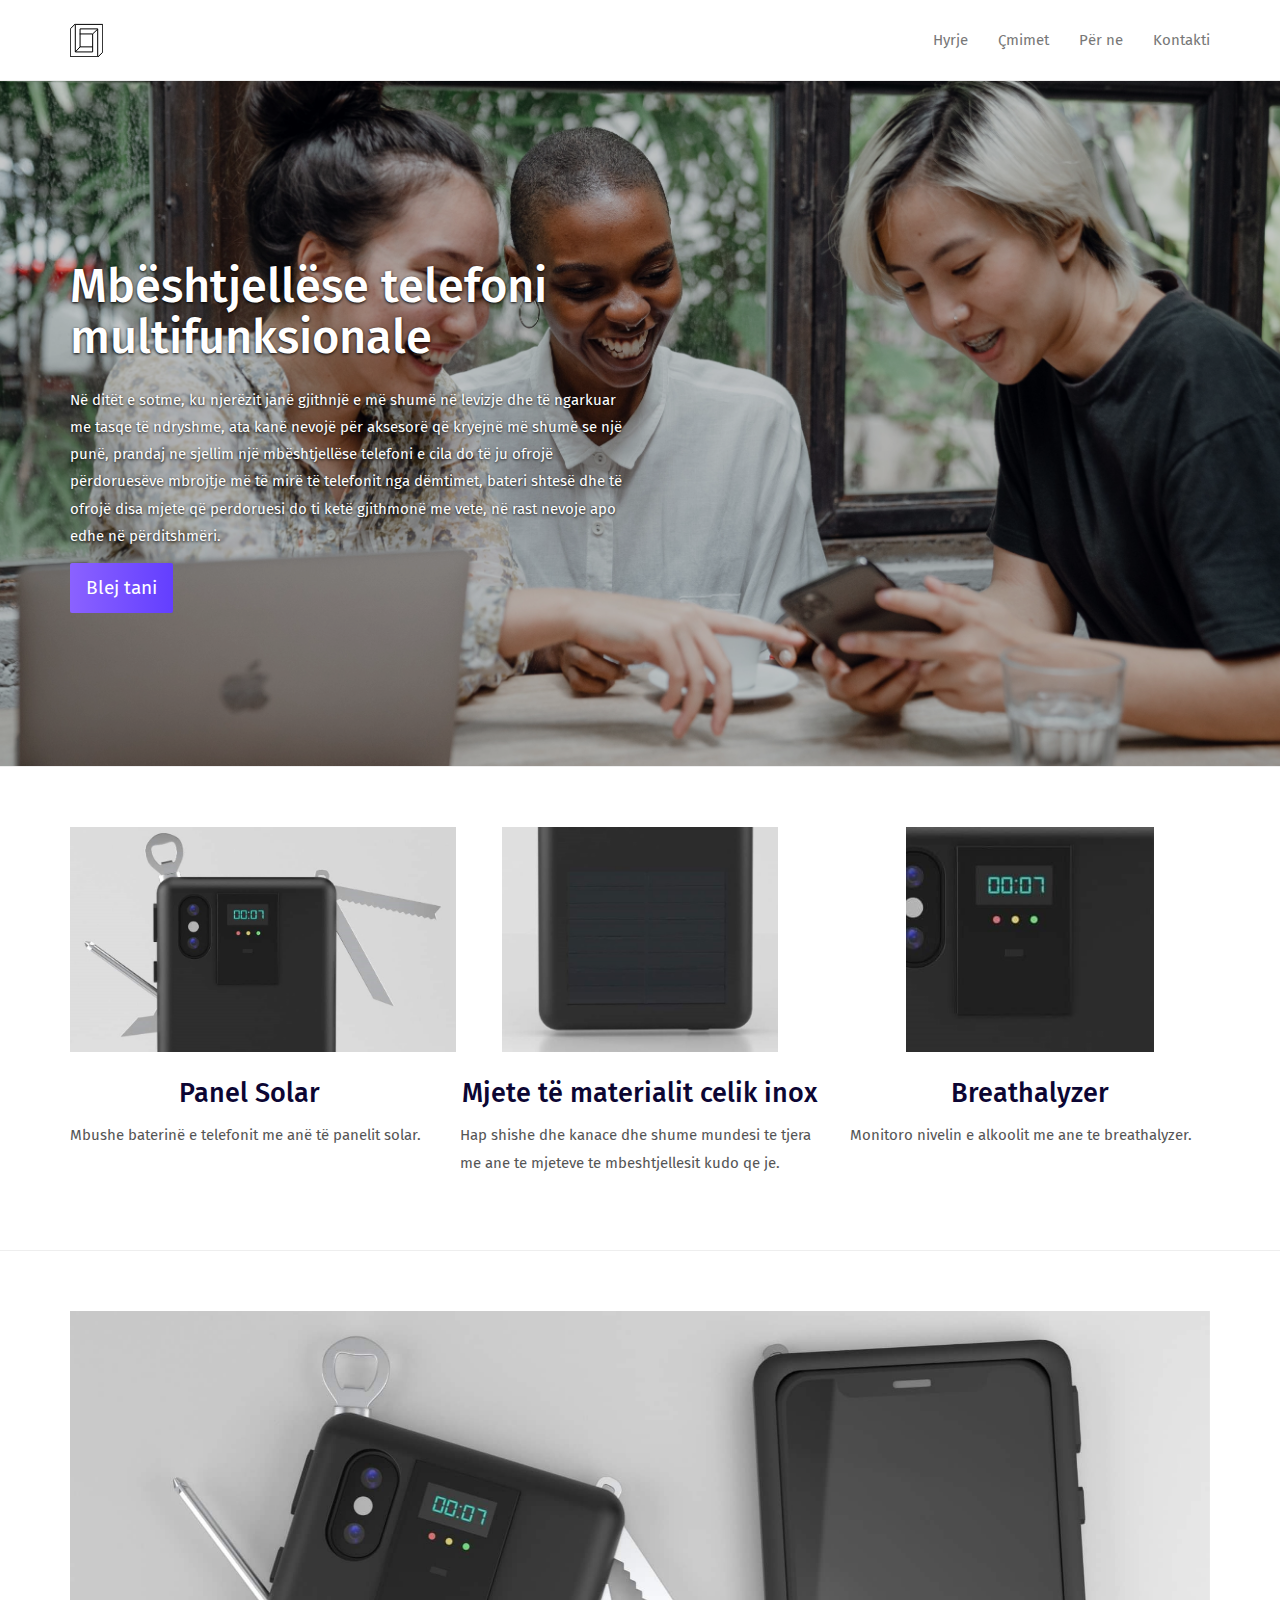
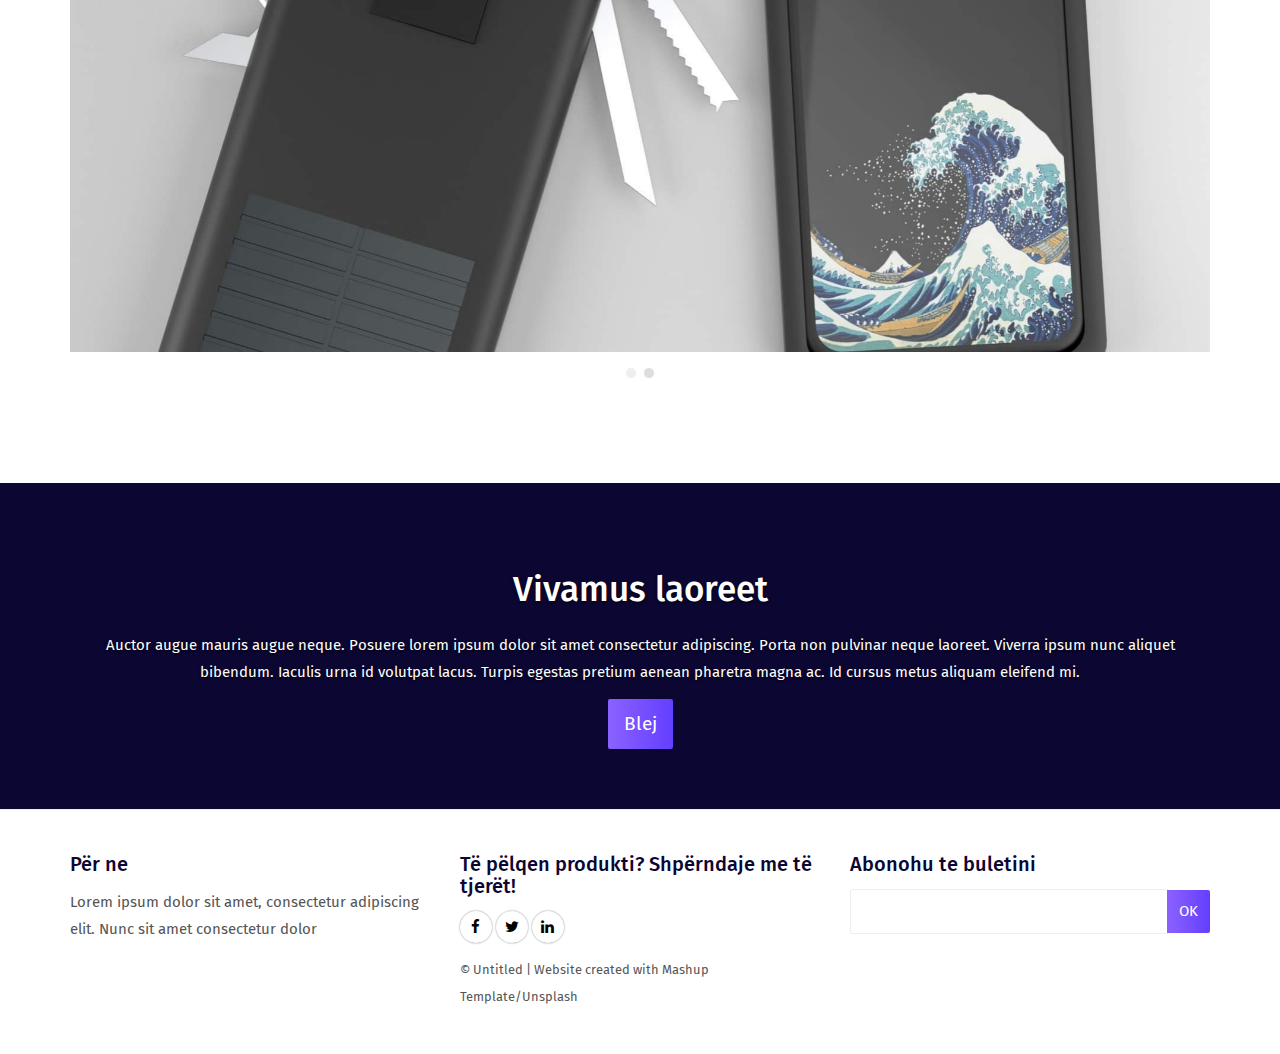
==== commit addd5e69: "Added content to pages" ====
--- a/index.html
+++ b/index.html
@@ -1,290 +1,294 @@
 <!DOCTYPE html>
 <html lang="en">
-
-<head>
-  <meta charset="UTF-8">
-  <meta content="IE=edge" http-equiv="X-UA-Compatible">
-  <meta content="width=device-width,initial-scale=1" name="viewport">
-  <meta content="description" name="description">
-  <meta name="google" content="notranslate" />
-  <meta content="Mashup templates have been developped by Orson.io team" name="author">
-
-  <!-- Disable tap highlight on IE -->
-  <meta name="msapplication-tap-highlight" content="no">
-  
-  <link href="./assets/apple-touch-icon.png" rel="apple-touch-icon">
-  <link href="./assets/favicon.ico" rel="icon">
-
- 
-
-  <title>Title page</title>  
-
-<link href="./main.a3f694c0.css" rel="stylesheet"></head>
-
-<body>
-
- <!-- Add your content of header -->
-<header>
-  <nav class="navbar  navbar-fixed-top navbar-default">
-    <div class="container">
-      <div class="navbar-header">
-        <button type="button" class="navbar-toggle uarr collapsed" data-toggle="collapse" data-target="#navbar-collapse-uarr">
-          <span class="sr-only">Toggle navigation</span>
-          <span class="icon-bar"></span>
-          <span class="icon-bar"></span>
-          <span class="icon-bar"></span>
-        </button>
-        <a class="navbar-brand" href="./index.html" title="">
-          <img src="./assets/images/mashuptemplate.svg" class="navbar-logo-img" alt="">
-        </a>
-      </div>
-
-      <div class="collapse navbar-collapse" id="navbar-collapse-uarr">
-        <ul class="nav navbar-nav navbar-right">
-          <li><a href="./index.html" title="" class="active">Home</a></li>
-          <li><a href="./about.html" title=""> About</a></li>
-          <li><a href="./pricing.html" title=""> Pricing </a></li>
-          <li><a href="./contact.html" title="">Contact</a></li>
-          <li><a href="./components.html" title="">Components</a></li>
-          <li>
+  <head>
+    <meta charset="UTF-8" />
+    <meta content="IE=edge" http-equiv="X-UA-Compatible" />
+    <meta content="width=device-width,initial-scale=1" name="viewport" />
+    <meta content="description" name="description" />
+    <meta name="google" content="notranslate" />
+    <meta
+      content="Mashup templates have been developped by Orson.io team"
+      name="author"
+    />
+
+    <!-- Disable tap highlight on IE -->
+    <meta name="msapplication-tap-highlight" content="no" />
+
+    <link href="./assets/apple-touch-icon.png" rel="apple-touch-icon" />
+    <link href="./assets/favicon.ico" rel="icon" />
+
+    <title>Multifunctional Phone Case</title>
+
+    <link href="./assets/css/main.a3f694c0.css" rel="stylesheet" />
+    <link rel="stylesheet" href="assets/css/custom.css" />
+  </head>
+
+  <body>
+    <!-- Add your content of header -->
+    <header>
+      <nav class="navbar navbar-fixed-top navbar-default">
+        <div class="container">
+          <div class="navbar-header">
+            <button
+              type="button"
+              class="navbar-toggle uarr collapsed"
+              data-toggle="collapse"
+              data-target="#navbar-collapse-uarr"
+            >
+              <span class="sr-only">Toggle navigation</span>
+              <span class="icon-bar"></span>
+              <span class="icon-bar"></span>
+              <span class="icon-bar"></span>
+            </button>
+            <a class="navbar-brand" href="./index.html" title="">
+              <img
+                src="./assets/images/mashuptemplate.svg"
+                class="navbar-logo-img"
+                alt=""
+              />
+            </a>
+          </div>
+
+          <div class="collapse navbar-collapse" id="navbar-collapse-uarr">
+            <ul class="nav navbar-nav navbar-right">
+              <li><a href="./index.html" title="" class="active">Hyrje</a></li>
+              <li><a href="./pricing.html" title=""> Çmimet </a></li>
+              <li><a href="./about.html" title=""> Për ne</a></li>
+              <li><a href="./contact.html" title="">Kontakti</a></li>
+            </ul>
+          </div>
+        </div>
+      </nav>
+    </header>
+
+    <div
+      class="white-text-container background-image-container"
+      style="background-image: url('./assets/images/heropic.jpg')"
+    >
+      <div class="opacity"></div>
+      <div class="container">
+        <div class="row">
+          <div class="col-md-6">
+            <h1>Mbështjellëse telefoni multifunksionale</h1>
             <p>
-              <a href="./download.html" class="btn btn-primary navbar-btn" title="">Download</a>
+              Në ditët e sotme, ku njerëzit janë gjithnjë e më shumë në levizje
+              dhe të ngarkuar me tasqe të ndryshme, ata kanë nevojë për aksesorë
+              që kryejnë më shumë se një punë, prandaj ne sjellim një
+              mbështjellëse telefoni e cila do të ju ofrojë përdoruesëve
+              mbrojtje më të mirë të telefonit nga dëmtimet, bateri shtesë dhe
+              të ofrojë disa mjete që perdoruesi do ti ketë gjithmonë me vete,
+              në rast nevoje apo edhe në përditshmëri.
             </p>
-          </li>
-          
-        </ul>
+            <a href="./download.html" title="" class="btn btn-lg btn-primary"
+              >Blej tani</a
+            >
+          </div>
+        </div>
       </div>
     </div>
-  </nav>
-</header>
-
-
-
-<div class="white-text-container background-image-container" style="background-image: url('./assets/images/img-home.jpg')">
-    <div class="opacity"></div>
-    <div class="container">
+
+    <div class="section-container border-section-container">
+      <div class="container">
         <div class="row">
-           
-            <div class="col-md-6">
-                <h1>Posuere lorem Ipsum</h1>
-                <p>Lorem ipsum dolor sit amet, consectetur adipiscing elit, sed do eiusmod tempor incididunt ut labore
-                    et dolore magna aliqua. Adipiscing commodo elit at imperdiet dui accumsan sit. Ipsum dolor sit
-                    amet consectetur adipiscing elit. </p>
-                 <a href="./download.html" title="" class="btn btn-lg btn-primary">Download</a>
-            </div>
-
-        </div>
+          <div class="col-md-4">
+            <div class="fa-container">
+              <img
+                src="assets/images/tool2.jpeg"
+                class="card-img-top card-imgs"
+              />
+            </div>
+            <div class="text-center">
+              <h3>Panel Solar</h3>
+            </div>
+            <div>
+              <p>Mbushe baterinë e telefonit me anë të panelit solar.</p>
+            </div>
+          </div>
+          <div class="col-md-4">
+            <div class="fa-container">
+              <img
+                src="assets/images/solarpanel.jpeg"
+                class="card-img-top card-imgs"
+              />
+            </div>
+            <div class="text-center">
+              <h3>Mjete të materialit celik inox</h3>
+            </div>
+            <div>
+              <p>
+                Hap shishe dhe kanace dhe shume mundesi te tjera me ane te
+                mjeteve te mbeshtjellesit kudo qe je.
+              </p>
+            </div>
+          </div>
+          <div class="col-md-4">
+            <div class="fa-container">
+              <img
+                class="card-img-top card-imgs"
+                src="assets/images/breathalyzer.jpeg"
+              />
+            </div>
+            <div class="text-center">
+              <h3>Breathalyzer</h3>
+            </div>
+            <div>
+              <p>Monitoro nivelin e alkoolit me ane te breathalyzer.</p>
+            </div>
+          </div>
+        </div>
+      </div>
     </div>
-</div>
-
-<div class="section-container border-section-container">
-    <div class="container">
-            <div class="row">
-                <div class="col-md-12 section-container-spacer">
-                    <div class="text-center">
-                        <h2>Vivamus laoreet</h2>
-                        <p> Auctor augue mauris augue neque. Posuere lorem ipsum dolor sit amet consectetur adipiscing.<br> Porta non
-                            pulvinar neque laoreet. Viverra ipsum nunc aliquet bibendum. </p>
-                    </div>
+
+    <div class="section-container">
+      <div class="container">
+        <div class="row">
+          <div class="col-xs-12">
+            <div
+              id="carouselExampleIndicators"
+              class="carousel slide"
+              data-ride="carousel"
+            >
+              <div class="carousel-inner" role="listbox">
+                <div class="item active">
+                  <img
+                    class="img-responsive"
+                    src="./assets/images/product1.jpeg"
+                    alt="First slide"
+                  />
                 </div>
-
-                <div class="col-md-4">
-                    <div class="fa-container">
-                        <i class="fa fa-comment-o fa-3x" aria-hidden="true"></i>
-                    </div>
-                    <div class="text-center">
-                        <h3>Consectetur</h3>
-                    </div>
-                    <div>
-                        <p>Auctor augue mauris augue neque. Posuere lorem ipsum dolor sit amet consectetur adipiscing. Porta
-                            non pulvinar neque laoreet. Viverra ipsum nunc aliquet bibendum. Iaculis urna id volutpat lacus.
-                            Turpis egestas pretium aenean pharetra magna ac.</p>
-                    </div>
+                <div class="item">
+                  <img
+                    class="img-responsive"
+                    src="./assets/images/product2.jpeg"
+                    alt="Second slide"
+                  />
                 </div>
-                <div class="col-md-4">
-                    <div class="fa-container">
-                        <i class="fa fa-heart-o fa-3x" aria-hidden="true"></i>
-                    </div>
-                    <div class="text-center">
-                        <h3>Malesuada</h3>
-                    </div>
-                    <div>
-                        <p>Auctor augue mauris augue neque. Posuere lorem ipsum dolor sit amet consectetur adipiscing. Porta
-                            non pulvinar neque laoreet. Viverra ipsum nunc aliquet bibendum. Iaculis urna id volutpat lacus.
-                            Turpis egestas pretium aenean pharetra magna ac.
-                        </p>
-                    </div>
+              </div>
+              <ol class="carousel-indicators">
+                <li
+                  data-target="#carouselExampleIndicators"
+                  data-slide-to="0"
+                  class="active"
+                ></li>
+                <li
+                  data-target="#carouselExampleIndicators"
+                  data-slide-to="1"
+                ></li>
+              </ol>
+            </div>
+          </div>
+        </div>
+      </div>
+    </div>
+
+    <div
+      class="section-container background-color-container white-text-container"
+    >
+      <div class="container">
+        <div class="row">
+          <div class="col-xs-12">
+            <div class="text-center">
+              <h2>Vivamus laoreet</h2>
+              <p>
+                Auctor augue mauris augue neque. Posuere lorem ipsum dolor sit
+                amet consectetur adipiscing. Porta non pulvinar neque laoreet.
+                Viverra ipsum nunc aliquet bibendum. Iaculis urna id volutpat
+                lacus. Turpis egestas pretium aenean pharetra magna ac. Id
+                cursus metus aliquam eleifend mi.
+              </p>
+              <a href="./download.html" title="" class="btn btn-primary btn-lg"
+                >Blej</a
+              >
+            </div>
+          </div>
+        </div>
+      </div>
+    </div>
+
+    <footer>
+      <div class="section-container footer-container">
+        <div class="container">
+          <div class="row">
+            <div class="col-md-4">
+              <h4>Për ne</h4>
+              <p>
+                Lorem ipsum dolor sit amet, consectetur adipiscing elit. Nunc
+                sit amet consectetur dolor
+              </p>
+            </div>
+
+            <div class="col-md-4">
+              <h4>Të pëlqen produkti? Shpërndaje me të tjerët!</h4>
+              <p>
+                <a
+                  href="https://facebook.com/"
+                  class="social-round-icon white-round-icon fa-icon"
+                  title=""
+                >
+                  <i class="fa fa-facebook" aria-hidden="true"></i>
+                </a>
+                <a
+                  href="https://twitter.com/"
+                  class="social-round-icon white-round-icon fa-icon"
+                  title=""
+                >
+                  <i class="fa fa-twitter" aria-hidden="true"></i>
+                </a>
+                <a
+                  href="https://www.linkedin.com/"
+                  class="social-round-icon white-round-icon fa-icon"
+                  title=""
+                >
+                  <i class="fa fa-linkedin" aria-hidden="true"></i>
+                </a>
+              </p>
+              <p>
+                <small
+                  >© Untitled | Website created with
+                  <a
+                    href="http://www.mashup-template.com/"
+                    class="link-like-text"
+                    title="Create website with free html template"
+                    >Mashup Template</a
+                  >/<a
+                    href="http://www.unsplash.com/"
+                    class="link-like-text"
+                    title="Beautiful Free Images"
+                    >Unsplash</a
+                  ></small
+                >
+              </p>
+            </div>
+
+            <div class="col-md-4">
+              <h4>Abonohu te buletini</h4>
+
+              <div class="form-group">
+                <div class="input-group">
+                  <input type="text" class="form-control footer-input-text" />
+                  <div class="input-group-btn">
+                    <button
+                      type="button"
+                      class="btn btn-primary btn-newsletter"
+                    >
+                      OK
+                    </button>
+                  </div>
                 </div>
-                <div class="col-md-4">
-                    <div class="fa-container">
-                        <i class="fa fa-bell-o fa-3x" aria-hidden="true"></i>
-                    </div>
-                    <div class="text-center">
-                        <h3>Phasellus</h3>
-                    </div>
-                    <div>
-                        <p>Auctor augue mauris augue neque. Posuere lorem ipsum dolor sit amet consectetur adipiscing. Porta
-                            non pulvinar neque laoreet. Viverra ipsum nunc aliquet bibendum. Iaculis urna id volutpat lacus.
-                            Turpis egestas pretium aenean pharetra magna ac. 
-                        </p>
-                    </div>
-                </div>
-
-            </div>
-    </div>
-</div>
-
-<div class="section-container">
-    <div class="container">
-            <div class="row">
-                <div class="col-xs-12">
-
-
-                    <div id="carouselExampleIndicators" class="carousel slide" data-ride="carousel">
-                        
-                        <div class="carousel-inner" role="listbox">
-                            <div class="item active">
-                                <img class="img-responsive" src="./assets/images/img-05.jpg" alt="First slide">
-                            </div>
-                            <div class="item">
-                                <img class="img-responsive" src="./assets/images/img-07.jpg" alt="Second slide">
-                            </div>
-                            <div class="item">
-                                <img class="img-responsive" src="./assets/images/img-05.jpg" alt="Third slide">
-                            </div>
-                        </div>
-                        <ol class="carousel-indicators">
-                            <li data-target="#carouselExampleIndicators" data-slide-to="0" class="active"></li>
-                            <li data-target="#carouselExampleIndicators" data-slide-to="1"></li>
-                            <li data-target="#carouselExampleIndicators" data-slide-to="2"></li>
-                        </ol>
-                    </div>
-
-
-                </div>
-            </div>
-    </div>
-</div>
-
-
-<div class="section-container background-color-container white-text-container">
-    <div class="container">
-        <div class="row">
-            <div class="col-xs-12">
-                <div class="text-center">
-                    <h2>Vivamus laoreet</h2>
-                    <p> Auctor augue mauris augue neque. Posuere lorem ipsum dolor sit amet consectetur adipiscing. Porta non
-                        pulvinar neque laoreet. Viverra ipsum nunc aliquet bibendum. Iaculis urna id volutpat lacus. Turpis
-                        egestas pretium aenean pharetra magna ac. Id cursus metus aliquam eleifend mi. </p>
-                    <a href="./download.html" title="" class="btn btn-primary btn-lg">Download</a>
-                </div>
-            </div>
-        </div>
-     </div>
- </div>
-
- <div class="section-container">
-    <div class="container">
-        <div class="row">                   
-            <div class="col-md-7">
-                <img class="img-responsive" src="./assets/images/img-06.png" alt="">
-            </div>
-
-            <div class="col-md-5">
-                <ul class="features">
-                    <li>
-                        <h3>Dui augue</h3>
-                        <p>Auctor augue mauris augue neque. Posuere lorem ipsum dolor sit amet consectetur adipiscing.
-                        </p>
-                    </li>
-                    <li>
-                        <h3>Malesuada</h3>
-                        <p>Auctor augue mauris augue neque. Posuere lorem ipsum dolor sit amet consectetur adipiscing.
-                        </p>
-                    </li>
-                    <li>
-                        <h3>Bibendum</h3>
-                        <p>Auctor augue mauris augue neque. Posuere lorem ipsum dolor sit amet consectetur adipiscing.
-                        </p>
-                    </li>
-                </ul>
-            </div>
-        
-
-              
-            <div class="row">
-                <div class="col-md-4">
-                        <img class="img-responsive page-base-image" src="./assets/images/logo-01.png" alt="">
-
-                </div>
-                <div class="col-md-4">
-                        <img class="img-responsive page-base-image" src="./assets/images/logo-02.png" alt="">
-                </div>
-                <div class="col-md-4">
-                        <img class="img-responsive page-base-image" src="./assets/images/logo-03.png" alt="">
-                </div>
-            </div>
-            
-        </div>
-    </div>
-</div>
-
-
-
-
-
-
-<footer>
-    <div class="section-container footer-container">
-        <div class="container">
-            <div class="row">
-                    <div class="col-md-4">
-                        <h4>About us</h4>
-                        <p>Lorem ipsum dolor sit amet, consectetur adipiscing elit. Nunc sit amet consectetur dolor</p>
-                    </div>
-
-                    <div class="col-md-4">
-                        <h4>Do you like ? Share this !</h4>
-                        <p>
-                            <a href="https://facebook.com/" class="social-round-icon white-round-icon fa-icon" title="">
-                            <i class="fa fa-facebook" aria-hidden="true"></i>
-                          </a>
-                          <a href="https://twitter.com/" class="social-round-icon white-round-icon fa-icon" title="">
-                            <i class="fa fa-twitter" aria-hidden="true"></i>
-                          </a>
-                          <a href="https://www.linkedin.com/" class="social-round-icon white-round-icon fa-icon" title="">
-                            <i class="fa fa-linkedin" aria-hidden="true"></i>
-                          </a>
-                        </p>
-                        <p><small>© Untitled | Website created with <a href="http://www.mashup-template.com/" class="link-like-text" title="Create website with free html template">Mashup Template</a>/<a href="http://www.unsplash.com/" class="link-like-text" title="Beautiful Free Images">Unsplash</a></small></p>    
-                    </div>
-
-                    <div class="col-md-4">
-                        <h4>Subscribe to newsletter</h4>
-                        
-                        <div class="form-group">
-                            <div class="input-group">
-                                <input type="text" class="form-control footer-input-text">
-                                <div class="input-group-btn">
-                                    <button type="button" class="btn btn-primary btn-newsletter ">OK</button>
-                                </div>
-                            </div>
-                        </div>
-
-
-                    </div>
-            </div>
-        </div>
-    </div>
-</footer>
-
-<script>
-  document.addEventListener("DOMContentLoaded", function (event) {
-    navActivePage();
-  });
-</script>
-
-<!-- Google Analytics: change UA-XXXXX-X to be your site's ID 
+              </div>
+            </div>
+          </div>
+        </div>
+      </div>
+    </footer>
+
+    <script>
+      document.addEventListener("DOMContentLoaded", function (event) {
+        navActivePage();
+      });
+    </script>
+
+    <!-- Google Analytics: change UA-XXXXX-X to be your site's ID 
 
 <script>
   (function (i, s, o, g, r, a, m) {
@@ -299,6 +303,6 @@
 
 -->
 
-<script type="text/javascript" src="./main.41beeca9.js"></script></body>
-
-</html>+    <script type="text/javascript" src="./assets/js/main.41beeca9.js"></script>
+  </body>
+</html>
--- a/assets/css/main.a3f694c0.css
+++ b/assets/css/main.a3f694c0.css
@@ -0,0 +1,9 @@
+@import url(https://fonts.googleapis.com/css?family=La+Belle+Aurore|Fira+Sans:400,700);@import url(https://maxcdn.bootstrapcdn.com/font-awesome/4.7.0/css/font-awesome.min.css);/*!
+ * Bootstrap v3.3.7 (http://getbootstrap.com)
+ * Copyright 2011-2016 Twitter, Inc.
+ * Licensed under MIT (https://github.com/twbs/bootstrap/blob/master/LICENSE)
+ */
+/*! normalize.css v3.0.3 | MIT License | github.com/necolas/normalize.css */html{font-family:sans-serif;-ms-text-size-adjust:100%;-webkit-text-size-adjust:100%}body{margin:0}article,aside,details,figcaption,figure,footer,header,hgroup,main,menu,nav,section,summary{display:block}audio,canvas,progress,video{display:inline-block;vertical-align:baseline}audio:not([controls]){display:none;height:0}[hidden],template{display:none}a{background-color:transparent}a:active,a:hover{outline:0}abbr[title]{border-bottom:1px dotted}b,strong{font-weight:700}dfn{font-style:italic}h1{font-size:2em;margin:.67em 0}mark{background:#ff0;color:#000}small{font-size:80%}sub,sup{font-size:75%;line-height:0;position:relative;vertical-align:baseline}sup{top:-.5em}sub{bottom:-.25em}img{border:0}svg:not(:root){overflow:hidden}figure{margin:1em 40px}hr{box-sizing:content-box;height:0}pre{overflow:auto}code,kbd,pre,samp{font-family:monospace,monospace;font-size:1em}button,input,optgroup,select,textarea{color:inherit;font:inherit;margin:0}button{overflow:visible}button,select{text-transform:none}button,html input[type=button],input[type=reset],input[type=submit]{-webkit-appearance:button;cursor:pointer}button[disabled],html input[disabled]{cursor:default}button::-moz-focus-inner,input::-moz-focus-inner{border:0;padding:0}input{line-height:normal}input[type=checkbox],input[type=radio]{box-sizing:border-box;padding:0}input[type=number]::-webkit-inner-spin-button,input[type=number]::-webkit-outer-spin-button{height:auto}input[type=search]{-webkit-appearance:textfield;box-sizing:content-box}input[type=search]::-webkit-search-cancel-button,input[type=search]::-webkit-search-decoration{-webkit-appearance:none}fieldset{border:1px solid silver;margin:0 2px;padding:.35em .625em .75em}textarea{overflow:auto}optgroup{font-weight:700}table{border-collapse:collapse;border-spacing:0}td,th{padding:0}
+
+/*! Source: https://github.com/h5bp/html5-boilerplate/blob/master/src/css/main.css */@media print{*,:after,:before{background:transparent!important;color:#000!important;box-shadow:none!important;text-shadow:none!important}a,a:visited{text-decoration:underline}a[href]:after{content:" (" attr(href) ")"}abbr[title]:after{content:" (" attr(title) ")"}a[href^="#"]:after,a[href^="javascript:"]:after{content:""}blockquote,pre{border:1px solid #999;page-break-inside:avoid}thead{display:table-header-group}img,tr{page-break-inside:avoid}img{max-width:100%!important}h2,h3,p{orphans:3;widows:3}h2,h3{page-break-after:avoid}.navbar{display:none}.btn>.caret,.dropup>.btn>.caret{border-top-color:#000!important}.label{border:1px solid #000}.table{border-collapse:collapse!important}.table td,.table th{background-color:#fff!important}.table-bordered td,.table-bordered th{border:1px solid #ddd!important}}*,:after,:before{-webkit-box-sizing:border-box;-moz-box-sizing:border-box;box-sizing:border-box}html{font-size:10px;-webkit-tap-highlight-color:transparent}body{font-family:Fira Sans,Helvetica,Arial,sans-serif;font-size:15px;line-height:1.81;color:#555;background-color:#fff}button,input,select,textarea{font-family:inherit;font-size:inherit;line-height:inherit}a{color:#8b62ff;text-decoration:none}a:focus,a:hover{color:#5216ff;text-decoration:underline}a:focus{outline:5px auto -webkit-focus-ring-color;outline-offset:-2px}figure{margin:0}img{vertical-align:middle}.img-responsive{display:block;max-width:100%;height:auto}.img-rounded{border-radius:2px}.img-thumbnail{padding:4px;line-height:1.81;background-color:#fff;border:1px solid #ddd;border-radius:2px;-webkit-transition:all .2s ease-in-out;-o-transition:all .2s ease-in-out;transition:all .2s ease-in-out;display:inline-block;max-width:100%;height:auto}.img-circle{border-radius:50%}hr{margin-top:27px;margin-bottom:27px;border:0;border-top:1px solid #eee}.sr-only{position:absolute;width:1px;height:1px;margin:-1px;padding:0;overflow:hidden;clip:rect(0,0,0,0);border:0}.sr-only-focusable:active,.sr-only-focusable:focus{position:static;width:auto;height:auto;margin:0;overflow:visible;clip:auto}[role=button]{cursor:pointer}.h1,.h2,.h3,.h4,.h5,.h6,h1,h2,h3,h4,h5,h6{font-family:inherit;font-weight:500;line-height:1.1;color:#0c0633}.h1 .small,.h1 small,.h2 .small,.h2 small,.h3 .small,.h3 small,.h4 .small,.h4 small,.h5 .small,.h5 small,.h6 .small,.h6 small,h1 .small,h1 small,h2 .small,h2 small,h3 .small,h3 small,h4 .small,h4 small,h5 .small,h5 small,h6 .small,h6 small{font-weight:400;line-height:1;color:#777}.h1,.h2,.h3,h1,h2,h3{margin-top:27px;margin-bottom:13.5px}.h1 .small,.h1 small,.h2 .small,.h2 small,.h3 .small,.h3 small,h1 .small,h1 small,h2 .small,h2 small,h3 .small,h3 small{font-size:65%}.h4,.h5,.h6,h4,h5,h6{margin-top:13.5px;margin-bottom:13.5px}.h4 .small,.h4 small,.h5 .small,.h5 small,.h6 .small,.h6 small,h4 .small,h4 small,h5 .small,h5 small,h6 .small,h6 small{font-size:75%}.h1,h1{font-size:47px}.h2,h2{font-size:35px}.h3,h3{font-size:27px}.h4,h4{font-size:20px}.h5,h5{font-size:15px}.h6,h6{font-size:13px}p{margin:0 0 13.5px}.lead{margin-bottom:27px;font-size:17px;font-weight:300;line-height:1.4}@media (min-width:768px){.lead{font-size:22.5px}}.small,small{font-size:86%}.mark,mark{background-color:#fcf8e3;padding:.2em}.text-left{text-align:left}.text-right{text-align:right}.text-center{text-align:center}.text-justify{text-align:justify}.text-nowrap{white-space:nowrap}.text-lowercase{text-transform:lowercase}.initialism,.text-uppercase{text-transform:uppercase}.text-capitalize{text-transform:capitalize}.text-muted{color:#777}.text-primary{color:#8b62ff}a.text-primary:focus,a.text-primary:hover{color:#652fff}.text-success{color:#fff}a.text-success:focus,a.text-success:hover{color:#e6e6e6}.text-info{color:#31708f}a.text-info:focus,a.text-info:hover{color:#245269}.text-warning{color:#8a6d3b}a.text-warning:focus,a.text-warning:hover{color:#66512c}.text-danger{color:#fff}a.text-danger:focus,a.text-danger:hover{color:#e6e6e6}.bg-primary{color:#fff;background-color:#8b62ff}a.bg-primary:focus,a.bg-primary:hover{background-color:#652fff}.bg-success{background-color:#005bff}a.bg-success:focus,a.bg-success:hover{background-color:#0049cc}.bg-info{background-color:#d9edf7}a.bg-info:focus,a.bg-info:hover{background-color:#afd9ee}.bg-warning{background-color:#fcf8e3}a.bg-warning:focus,a.bg-warning:hover{background-color:#f7ecb5}.bg-danger{background-color:#fe6767}a.bg-danger:focus,a.bg-danger:hover{background-color:#fe3434}.page-header{padding-bottom:12.5px;margin:54px 0 27px;border-bottom:1px solid #eee}ol,ul{margin-top:0;margin-bottom:13.5px}ol ol,ol ul,ul ol,ul ul{margin-bottom:0}.list-inline,.list-unstyled{padding-left:0;list-style:none}.list-inline{margin-left:-5px}.list-inline>li{display:inline-block;padding-left:5px;padding-right:5px}dl{margin-top:0;margin-bottom:27px}dd,dt{line-height:1.81}dt{font-weight:700}dd{margin-left:0}.dl-horizontal dd:after,.dl-horizontal dd:before{content:" ";display:table}.dl-horizontal dd:after{clear:both}@media (min-width:768px){.dl-horizontal dt{float:left;width:160px;clear:left;text-align:right;overflow:hidden;text-overflow:ellipsis;white-space:nowrap}.dl-horizontal dd{margin-left:180px}}abbr[data-original-title],abbr[title]{cursor:help;border-bottom:1px dotted #777}.initialism{font-size:90%}blockquote{padding:13.5px 27px;margin:0 0 27px;font-size:18.75px;border-left:5px solid #eee}blockquote ol:last-child,blockquote p:last-child,blockquote ul:last-child{margin-bottom:0}blockquote .small,blockquote footer,blockquote small{display:block;font-size:80%;line-height:1.81;color:#777}blockquote .small:before,blockquote footer:before,blockquote small:before{content:"\2014   \A0"}.blockquote-reverse,blockquote.pull-right{padding-right:15px;padding-left:0;border-right:5px solid #eee;border-left:0;text-align:right}.blockquote-reverse .small:before,.blockquote-reverse footer:before,.blockquote-reverse small:before,blockquote.pull-right .small:before,blockquote.pull-right footer:before,blockquote.pull-right small:before{content:""}.blockquote-reverse .small:after,.blockquote-reverse footer:after,.blockquote-reverse small:after,blockquote.pull-right .small:after,blockquote.pull-right footer:after,blockquote.pull-right small:after{content:"\A0   \2014"}address{margin-bottom:27px;font-style:normal;line-height:1.81}code,kbd,pre,samp{font-family:Menlo,Monaco,Consolas,Courier New,monospace}code{color:#c7254e;background-color:#f9f2f4}code,kbd{padding:2px 4px;font-size:90%;border-radius:2px}kbd{color:#fff;background-color:#333;box-shadow:inset 0 -1px 0 rgba(0,0,0,.25)}kbd kbd{padding:0;font-size:100%;font-weight:700;box-shadow:none}pre{display:block;padding:13px;margin:0 0 13.5px;font-size:14px;line-height:1.81;word-break:break-all;word-wrap:break-word;color:#333;background-color:#f5f5f5;border:1px solid #ccc;border-radius:2px}pre code{padding:0;font-size:inherit;color:inherit;white-space:pre-wrap;background-color:transparent;border-radius:0}.pre-scrollable{max-height:340px;overflow-y:scroll}.container{margin-right:auto;margin-left:auto;padding-left:15px;padding-right:15px}.container:after,.container:before{content:" ";display:table}.container:after{clear:both}@media (min-width:768px){.container{width:750px}}@media (min-width:992px){.container{width:970px}}@media (min-width:1200px){.container{width:1170px}}.container-fluid{margin-right:auto;margin-left:auto;padding-left:15px;padding-right:15px}.container-fluid:after,.container-fluid:before{content:" ";display:table}.container-fluid:after{clear:both}.row{margin-left:-15px;margin-right:-15px}.row:after,.row:before{content:" ";display:table}.row:after{clear:both}.col-lg-1,.col-lg-2,.col-lg-3,.col-lg-4,.col-lg-5,.col-lg-6,.col-lg-7,.col-lg-8,.col-lg-9,.col-lg-10,.col-lg-11,.col-lg-12,.col-md-1,.col-md-2,.col-md-3,.col-md-4,.col-md-5,.col-md-6,.col-md-7,.col-md-8,.col-md-9,.col-md-10,.col-md-11,.col-md-12,.col-sm-1,.col-sm-2,.col-sm-3,.col-sm-4,.col-sm-5,.col-sm-6,.col-sm-7,.col-sm-8,.col-sm-9,.col-sm-10,.col-sm-11,.col-sm-12,.col-xs-1,.col-xs-2,.col-xs-3,.col-xs-4,.col-xs-5,.col-xs-6,.col-xs-7,.col-xs-8,.col-xs-9,.col-xs-10,.col-xs-11,.col-xs-12{position:relative;min-height:1px;padding-left:15px;padding-right:15px}.col-xs-1,.col-xs-2,.col-xs-3,.col-xs-4,.col-xs-5,.col-xs-6,.col-xs-7,.col-xs-8,.col-xs-9,.col-xs-10,.col-xs-11,.col-xs-12{float:left}.col-xs-1{width:8.33333%}.col-xs-2{width:16.66667%}.col-xs-3{width:25%}.col-xs-4{width:33.33333%}.col-xs-5{width:41.66667%}.col-xs-6{width:50%}.col-xs-7{width:58.33333%}.col-xs-8{width:66.66667%}.col-xs-9{width:75%}.col-xs-10{width:83.33333%}.col-xs-11{width:91.66667%}.col-xs-12{width:100%}.col-xs-pull-0{right:auto}.col-xs-pull-1{right:8.33333%}.col-xs-pull-2{right:16.66667%}.col-xs-pull-3{right:25%}.col-xs-pull-4{right:33.33333%}.col-xs-pull-5{right:41.66667%}.col-xs-pull-6{right:50%}.col-xs-pull-7{right:58.33333%}.col-xs-pull-8{right:66.66667%}.col-xs-pull-9{right:75%}.col-xs-pull-10{right:83.33333%}.col-xs-pull-11{right:91.66667%}.col-xs-pull-12{right:100%}.col-xs-push-0{left:auto}.col-xs-push-1{left:8.33333%}.col-xs-push-2{left:16.66667%}.col-xs-push-3{left:25%}.col-xs-push-4{left:33.33333%}.col-xs-push-5{left:41.66667%}.col-xs-push-6{left:50%}.col-xs-push-7{left:58.33333%}.col-xs-push-8{left:66.66667%}.col-xs-push-9{left:75%}.col-xs-push-10{left:83.33333%}.col-xs-push-11{left:91.66667%}.col-xs-push-12{left:100%}.col-xs-offset-0{margin-left:0}.col-xs-offset-1{margin-left:8.33333%}.col-xs-offset-2{margin-left:16.66667%}.col-xs-offset-3{margin-left:25%}.col-xs-offset-4{margin-left:33.33333%}.col-xs-offset-5{margin-left:41.66667%}.col-xs-offset-6{margin-left:50%}.col-xs-offset-7{margin-left:58.33333%}.col-xs-offset-8{margin-left:66.66667%}.col-xs-offset-9{margin-left:75%}.col-xs-offset-10{margin-left:83.33333%}.col-xs-offset-11{margin-left:91.66667%}.col-xs-offset-12{margin-left:100%}@media (min-width:768px){.col-sm-1,.col-sm-2,.col-sm-3,.col-sm-4,.col-sm-5,.col-sm-6,.col-sm-7,.col-sm-8,.col-sm-9,.col-sm-10,.col-sm-11,.col-sm-12{float:left}.col-sm-1{width:8.33333%}.col-sm-2{width:16.66667%}.col-sm-3{width:25%}.col-sm-4{width:33.33333%}.col-sm-5{width:41.66667%}.col-sm-6{width:50%}.col-sm-7{width:58.33333%}.col-sm-8{width:66.66667%}.col-sm-9{width:75%}.col-sm-10{width:83.33333%}.col-sm-11{width:91.66667%}.col-sm-12{width:100%}.col-sm-pull-0{right:auto}.col-sm-pull-1{right:8.33333%}.col-sm-pull-2{right:16.66667%}.col-sm-pull-3{right:25%}.col-sm-pull-4{right:33.33333%}.col-sm-pull-5{right:41.66667%}.col-sm-pull-6{right:50%}.col-sm-pull-7{right:58.33333%}.col-sm-pull-8{right:66.66667%}.col-sm-pull-9{right:75%}.col-sm-pull-10{right:83.33333%}.col-sm-pull-11{right:91.66667%}.col-sm-pull-12{right:100%}.col-sm-push-0{left:auto}.col-sm-push-1{left:8.33333%}.col-sm-push-2{left:16.66667%}.col-sm-push-3{left:25%}.col-sm-push-4{left:33.33333%}.col-sm-push-5{left:41.66667%}.col-sm-push-6{left:50%}.col-sm-push-7{left:58.33333%}.col-sm-push-8{left:66.66667%}.col-sm-push-9{left:75%}.col-sm-push-10{left:83.33333%}.col-sm-push-11{left:91.66667%}.col-sm-push-12{left:100%}.col-sm-offset-0{margin-left:0}.col-sm-offset-1{margin-left:8.33333%}.col-sm-offset-2{margin-left:16.66667%}.col-sm-offset-3{margin-left:25%}.col-sm-offset-4{margin-left:33.33333%}.col-sm-offset-5{margin-left:41.66667%}.col-sm-offset-6{margin-left:50%}.col-sm-offset-7{margin-left:58.33333%}.col-sm-offset-8{margin-left:66.66667%}.col-sm-offset-9{margin-left:75%}.col-sm-offset-10{margin-left:83.33333%}.col-sm-offset-11{margin-left:91.66667%}.col-sm-offset-12{margin-left:100%}}@media (min-width:992px){.col-md-1,.col-md-2,.col-md-3,.col-md-4,.col-md-5,.col-md-6,.col-md-7,.col-md-8,.col-md-9,.col-md-10,.col-md-11,.col-md-12{float:left}.col-md-1{width:8.33333%}.col-md-2{width:16.66667%}.col-md-3{width:25%}.col-md-4{width:33.33333%}.col-md-5{width:41.66667%}.col-md-6{width:50%}.col-md-7{width:58.33333%}.col-md-8{width:66.66667%}.col-md-9{width:75%}.col-md-10{width:83.33333%}.col-md-11{width:91.66667%}.col-md-12{width:100%}.col-md-pull-0{right:auto}.col-md-pull-1{right:8.33333%}.col-md-pull-2{right:16.66667%}.col-md-pull-3{right:25%}.col-md-pull-4{right:33.33333%}.col-md-pull-5{right:41.66667%}.col-md-pull-6{right:50%}.col-md-pull-7{right:58.33333%}.col-md-pull-8{right:66.66667%}.col-md-pull-9{right:75%}.col-md-pull-10{right:83.33333%}.col-md-pull-11{right:91.66667%}.col-md-pull-12{right:100%}.col-md-push-0{left:auto}.col-md-push-1{left:8.33333%}.col-md-push-2{left:16.66667%}.col-md-push-3{left:25%}.col-md-push-4{left:33.33333%}.col-md-push-5{left:41.66667%}.col-md-push-6{left:50%}.col-md-push-7{left:58.33333%}.col-md-push-8{left:66.66667%}.col-md-push-9{left:75%}.col-md-push-10{left:83.33333%}.col-md-push-11{left:91.66667%}.col-md-push-12{left:100%}.col-md-offset-0{margin-left:0}.col-md-offset-1{margin-left:8.33333%}.col-md-offset-2{margin-left:16.66667%}.col-md-offset-3{margin-left:25%}.col-md-offset-4{margin-left:33.33333%}.col-md-offset-5{margin-left:41.66667%}.col-md-offset-6{margin-left:50%}.col-md-offset-7{margin-left:58.33333%}.col-md-offset-8{margin-left:66.66667%}.col-md-offset-9{margin-left:75%}.col-md-offset-10{margin-left:83.33333%}.col-md-offset-11{margin-left:91.66667%}.col-md-offset-12{margin-left:100%}}@media (min-width:1200px){.col-lg-1,.col-lg-2,.col-lg-3,.col-lg-4,.col-lg-5,.col-lg-6,.col-lg-7,.col-lg-8,.col-lg-9,.col-lg-10,.col-lg-11,.col-lg-12{float:left}.col-lg-1{width:8.33333%}.col-lg-2{width:16.66667%}.col-lg-3{width:25%}.col-lg-4{width:33.33333%}.col-lg-5{width:41.66667%}.col-lg-6{width:50%}.col-lg-7{width:58.33333%}.col-lg-8{width:66.66667%}.col-lg-9{width:75%}.col-lg-10{width:83.33333%}.col-lg-11{width:91.66667%}.col-lg-12{width:100%}.col-lg-pull-0{right:auto}.col-lg-pull-1{right:8.33333%}.col-lg-pull-2{right:16.66667%}.col-lg-pull-3{right:25%}.col-lg-pull-4{right:33.33333%}.col-lg-pull-5{right:41.66667%}.col-lg-pull-6{right:50%}.col-lg-pull-7{right:58.33333%}.col-lg-pull-8{right:66.66667%}.col-lg-pull-9{right:75%}.col-lg-pull-10{right:83.33333%}.col-lg-pull-11{right:91.66667%}.col-lg-pull-12{right:100%}.col-lg-push-0{left:auto}.col-lg-push-1{left:8.33333%}.col-lg-push-2{left:16.66667%}.col-lg-push-3{left:25%}.col-lg-push-4{left:33.33333%}.col-lg-push-5{left:41.66667%}.col-lg-push-6{left:50%}.col-lg-push-7{left:58.33333%}.col-lg-push-8{left:66.66667%}.col-lg-push-9{left:75%}.col-lg-push-10{left:83.33333%}.col-lg-push-11{left:91.66667%}.col-lg-push-12{left:100%}.col-lg-offset-0{margin-left:0}.col-lg-offset-1{margin-left:8.33333%}.col-lg-offset-2{margin-left:16.66667%}.col-lg-offset-3{margin-left:25%}.col-lg-offset-4{margin-left:33.33333%}.col-lg-offset-5{margin-left:41.66667%}.col-lg-offset-6{margin-left:50%}.col-lg-offset-7{margin-left:58.33333%}.col-lg-offset-8{margin-left:66.66667%}.col-lg-offset-9{margin-left:75%}.col-lg-offset-10{margin-left:83.33333%}.col-lg-offset-11{margin-left:91.66667%}.col-lg-offset-12{margin-left:100%}}table{background-color:transparent}caption{padding-top:8px;padding-bottom:8px;color:#777}caption,th{text-align:left}.table{width:100%;max-width:100%;margin-bottom:27px}.table>tbody>tr>td,.table>tbody>tr>th,.table>tfoot>tr>td,.table>tfoot>tr>th,.table>thead>tr>td,.table>thead>tr>th{padding:8px;line-height:1.81;vertical-align:top;border-top:1px solid #ddd}.table>thead>tr>th{vertical-align:bottom;border-bottom:2px solid #ddd}.table>caption+thead>tr:first-child>td,.table>caption+thead>tr:first-child>th,.table>colgroup+thead>tr:first-child>td,.table>colgroup+thead>tr:first-child>th,.table>thead:first-child>tr:first-child>td,.table>thead:first-child>tr:first-child>th{border-top:0}.table>tbody+tbody{border-top:2px solid #ddd}.table .table{background-color:#fff}.table-condensed>tbody>tr>td,.table-condensed>tbody>tr>th,.table-condensed>tfoot>tr>td,.table-condensed>tfoot>tr>th,.table-condensed>thead>tr>td,.table-condensed>thead>tr>th{padding:5px}.table-bordered,.table-bordered>tbody>tr>td,.table-bordered>tbody>tr>th,.table-bordered>tfoot>tr>td,.table-bordered>tfoot>tr>th,.table-bordered>thead>tr>td,.table-bordered>thead>tr>th{border:1px solid #ddd}.table-bordered>thead>tr>td,.table-bordered>thead>tr>th{border-bottom-width:2px}.table-striped>tbody>tr:nth-of-type(odd){background-color:#f9f9f9}.table-hover>tbody>tr:hover{background-color:#f5f5f5}table col[class*=col-]{position:static;float:none;display:table-column}table td[class*=col-],table th[class*=col-]{position:static;float:none;display:table-cell}.table>tbody>tr.active>td,.table>tbody>tr.active>th,.table>tbody>tr>td.active,.table>tbody>tr>th.active,.table>tfoot>tr.active>td,.table>tfoot>tr.active>th,.table>tfoot>tr>td.active,.table>tfoot>tr>th.active,.table>thead>tr.active>td,.table>thead>tr.active>th,.table>thead>tr>td.active,.table>thead>tr>th.active{background-color:#f5f5f5}.table-hover>tbody>tr.active:hover>td,.table-hover>tbody>tr.active:hover>th,.table-hover>tbody>tr:hover>.active,.table-hover>tbody>tr>td.active:hover,.table-hover>tbody>tr>th.active:hover{background-color:#e8e8e8}.table>tbody>tr.success>td,.table>tbody>tr.success>th,.table>tbody>tr>td.success,.table>tbody>tr>th.success,.table>tfoot>tr.success>td,.table>tfoot>tr.success>th,.table>tfoot>tr>td.success,.table>tfoot>tr>th.success,.table>thead>tr.success>td,.table>thead>tr.success>th,.table>thead>tr>td.success,.table>thead>tr>th.success{background-color:#005bff}.table-hover>tbody>tr.success:hover>td,.table-hover>tbody>tr.success:hover>th,.table-hover>tbody>tr:hover>.success,.table-hover>tbody>tr>td.success:hover,.table-hover>tbody>tr>th.success:hover{background-color:#0052e6}.table>tbody>tr.info>td,.table>tbody>tr.info>th,.table>tbody>tr>td.info,.table>tbody>tr>th.info,.table>tfoot>tr.info>td,.table>tfoot>tr.info>th,.table>tfoot>tr>td.info,.table>tfoot>tr>th.info,.table>thead>tr.info>td,.table>thead>tr.info>th,.table>thead>tr>td.info,.table>thead>tr>th.info{background-color:#d9edf7}.table-hover>tbody>tr.info:hover>td,.table-hover>tbody>tr.info:hover>th,.table-hover>tbody>tr:hover>.info,.table-hover>tbody>tr>td.info:hover,.table-hover>tbody>tr>th.info:hover{background-color:#c4e3f3}.table>tbody>tr.warning>td,.table>tbody>tr.warning>th,.table>tbody>tr>td.warning,.table>tbody>tr>th.warning,.table>tfoot>tr.warning>td,.table>tfoot>tr.warning>th,.table>tfoot>tr>td.warning,.table>tfoot>tr>th.warning,.table>thead>tr.warning>td,.table>thead>tr.warning>th,.table>thead>tr>td.warning,.table>thead>tr>th.warning{background-color:#fcf8e3}.table-hover>tbody>tr.warning:hover>td,.table-hover>tbody>tr.warning:hover>th,.table-hover>tbody>tr:hover>.warning,.table-hover>tbody>tr>td.warning:hover,.table-hover>tbody>tr>th.warning:hover{background-color:#faf2cc}.table>tbody>tr.danger>td,.table>tbody>tr.danger>th,.table>tbody>tr>td.danger,.table>tbody>tr>th.danger,.table>tfoot>tr.danger>td,.table>tfoot>tr.danger>th,.table>tfoot>tr>td.danger,.table>tfoot>tr>th.danger,.table>thead>tr.danger>td,.table>thead>tr.danger>th,.table>thead>tr>td.danger,.table>thead>tr>th.danger{background-color:#fe6767}.table-hover>tbody>tr.danger:hover>td,.table-hover>tbody>tr.danger:hover>th,.table-hover>tbody>tr:hover>.danger,.table-hover>tbody>tr>td.danger:hover,.table-hover>tbody>tr>th.danger:hover{background-color:#fe4e4e}.table-responsive{overflow-x:auto;min-height:.01%}@media screen and (max-width:767px){.table-responsive{width:100%;margin-bottom:20.25px;overflow-y:hidden;-ms-overflow-style:-ms-autohiding-scrollbar;border:1px solid #ddd}.table-responsive>.table{margin-bottom:0}.table-responsive>.table>tbody>tr>td,.table-responsive>.table>tbody>tr>th,.table-responsive>.table>tfoot>tr>td,.table-responsive>.table>tfoot>tr>th,.table-responsive>.table>thead>tr>td,.table-responsive>.table>thead>tr>th{white-space:nowrap}.table-responsive>.table-bordered{border:0}.table-responsive>.table-bordered>tbody>tr>td:first-child,.table-responsive>.table-bordered>tbody>tr>th:first-child,.table-responsive>.table-bordered>tfoot>tr>td:first-child,.table-responsive>.table-bordered>tfoot>tr>th:first-child,.table-responsive>.table-bordered>thead>tr>td:first-child,.table-responsive>.table-bordered>thead>tr>th:first-child{border-left:0}.table-responsive>.table-bordered>tbody>tr>td:last-child,.table-responsive>.table-bordered>tbody>tr>th:last-child,.table-responsive>.table-bordered>tfoot>tr>td:last-child,.table-responsive>.table-bordered>tfoot>tr>th:last-child,.table-responsive>.table-bordered>thead>tr>td:last-child,.table-responsive>.table-bordered>thead>tr>th:last-child{border-right:0}.table-responsive>.table-bordered>tbody>tr:last-child>td,.table-responsive>.table-bordered>tbody>tr:last-child>th,.table-responsive>.table-bordered>tfoot>tr:last-child>td,.table-responsive>.table-bordered>tfoot>tr:last-child>th{border-bottom:0}}fieldset{margin:0;min-width:0}fieldset,legend{padding:0;border:0}legend{display:block;width:100%;margin-bottom:27px;font-size:22.5px;line-height:inherit;color:#333;border-bottom:1px solid #e5e5e5}label{display:inline-block;max-width:100%;margin-bottom:5px;font-weight:700}input[type=search]{-webkit-box-sizing:border-box;-moz-box-sizing:border-box;box-sizing:border-box}input[type=checkbox],input[type=radio]{margin:4px 0 0;margin-top:1px\9;line-height:normal}input[type=file]{display:block}input[type=range]{display:block;width:100%}select[multiple],select[size]{height:auto}input[type=checkbox]:focus,input[type=file]:focus,input[type=radio]:focus{outline:5px auto -webkit-focus-ring-color;outline-offset:-2px}output{padding-top:9px}.form-control,output{display:block;font-size:15px;line-height:1.81;color:#555}.form-control{width:100%;height:45px;padding:8px 12px;background-color:#fff;background-image:none;border:1px solid #eee;border-radius:2px;-webkit-box-shadow:inset 0 1px 1px rgba(0,0,0,.075);box-shadow:inset 0 1px 1px rgba(0,0,0,.075);-webkit-transition:border-color .15s ease-in-out,box-shadow .15s ease-in-out;-o-transition:border-color ease-in-out .15s,box-shadow ease-in-out .15s;transition:border-color .15s ease-in-out,box-shadow .15s ease-in-out}.form-control:focus{border-color:#66afe9;outline:0;-webkit-box-shadow:inset 0 1px 1px rgba(0,0,0,.075),0 0 8px rgba(102,175,233,.6);box-shadow:inset 0 1px 1px rgba(0,0,0,.075),0 0 8px rgba(102,175,233,.6)}.form-control::-moz-placeholder{color:#999;opacity:1}.form-control:-ms-input-placeholder{color:#999}.form-control::-webkit-input-placeholder{color:#999}.form-control::-ms-expand{border:0;background-color:transparent}.form-control[disabled],.form-control[readonly],fieldset[disabled] .form-control{background-color:#eee;opacity:1}.form-control[disabled],fieldset[disabled] .form-control{cursor:not-allowed}textarea.form-control{height:auto}input[type=search]{-webkit-appearance:none}@media screen and (-webkit-min-device-pixel-ratio:0){input[type=date].form-control,input[type=datetime-local].form-control,input[type=month].form-control,input[type=time].form-control{line-height:45px}.input-group-sm>.input-group-btn>input[type=date].btn,.input-group-sm>.input-group-btn>input[type=datetime-local].btn,.input-group-sm>.input-group-btn>input[type=month].btn,.input-group-sm>.input-group-btn>input[type=time].btn,.input-group-sm>input[type=date].form-control,.input-group-sm>input[type=date].input-group-addon,.input-group-sm>input[type=datetime-local].form-control,.input-group-sm>input[type=datetime-local].input-group-addon,.input-group-sm>input[type=month].form-control,.input-group-sm>input[type=month].input-group-addon,.input-group-sm>input[type=time].form-control,.input-group-sm>input[type=time].input-group-addon,.input-group-sm input[type=date],.input-group-sm input[type=datetime-local],.input-group-sm input[type=month],.input-group-sm input[type=time],input[type=date].input-sm,input[type=datetime-local].input-sm,input[type=month].input-sm,input[type=time].input-sm{line-height:33px}.input-group-lg>.input-group-btn>input[type=date].btn,.input-group-lg>.input-group-btn>input[type=datetime-local].btn,.input-group-lg>.input-group-btn>input[type=month].btn,.input-group-lg>.input-group-btn>input[type=time].btn,.input-group-lg>input[type=date].form-control,.input-group-lg>input[type=date].input-group-addon,.input-group-lg>input[type=datetime-local].form-control,.input-group-lg>input[type=datetime-local].input-group-addon,.input-group-lg>input[type=month].form-control,.input-group-lg>input[type=month].input-group-addon,.input-group-lg>input[type=time].form-control,.input-group-lg>input[type=time].input-group-addon,.input-group-lg input[type=date],.input-group-lg input[type=datetime-local],.input-group-lg input[type=month],.input-group-lg input[type=time],input[type=date].input-lg,input[type=datetime-local].input-lg,input[type=month].input-lg,input[type=time].input-lg{line-height:52px}}.form-group{margin-bottom:15px}.checkbox,.radio{position:relative;display:block;margin-top:10px;margin-bottom:10px}.checkbox label,.radio label{min-height:27px;padding-left:20px;margin-bottom:0;font-weight:400;cursor:pointer}.checkbox-inline input[type=checkbox],.checkbox input[type=checkbox],.radio-inline input[type=radio],.radio input[type=radio]{position:absolute;margin-left:-20px;margin-top:4px\9}.checkbox+.checkbox,.radio+.radio{margin-top:-5px}.checkbox-inline,.radio-inline{position:relative;display:inline-block;padding-left:20px;margin-bottom:0;vertical-align:middle;font-weight:400;cursor:pointer}.checkbox-inline+.checkbox-inline,.radio-inline+.radio-inline{margin-top:0;margin-left:10px}.checkbox-inline.disabled,.checkbox.disabled label,.radio-inline.disabled,.radio.disabled label,fieldset[disabled] .checkbox-inline,fieldset[disabled] .checkbox label,fieldset[disabled] .radio-inline,fieldset[disabled] .radio label,fieldset[disabled] input[type=checkbox],fieldset[disabled] input[type=radio],input[type=checkbox].disabled,input[type=checkbox][disabled],input[type=radio].disabled,input[type=radio][disabled]{cursor:not-allowed}.form-control-static{padding-top:9px;padding-bottom:9px;margin-bottom:0;min-height:42px}.form-control-static.input-lg,.form-control-static.input-sm,.input-group-lg>.form-control-static.form-control,.input-group-lg>.form-control-static.input-group-addon,.input-group-lg>.input-group-btn>.form-control-static.btn,.input-group-sm>.form-control-static.form-control,.input-group-sm>.form-control-static.input-group-addon,.input-group-sm>.input-group-btn>.form-control-static.btn{padding-left:0;padding-right:0}.input-group-sm>.form-control,.input-group-sm>.input-group-addon,.input-group-sm>.input-group-btn>.btn,.input-sm{height:33px;padding:6px 10px;font-size:13px;line-height:1.5;border-radius:2px}.input-group-sm>.input-group-btn>select.btn,.input-group-sm>select.form-control,.input-group-sm>select.input-group-addon,select.input-sm{height:33px;line-height:33px}.input-group-sm>.input-group-btn>select[multiple].btn,.input-group-sm>.input-group-btn>textarea.btn,.input-group-sm>select[multiple].form-control,.input-group-sm>select[multiple].input-group-addon,.input-group-sm>textarea.form-control,.input-group-sm>textarea.input-group-addon,select[multiple].input-sm,textarea.input-sm{height:auto}.form-group-sm .form-control{height:33px;padding:6px 10px;font-size:13px;line-height:1.5;border-radius:2px}.form-group-sm select.form-control{height:33px;line-height:33px}.form-group-sm select[multiple].form-control,.form-group-sm textarea.form-control{height:auto}.form-group-sm .form-control-static{height:33px;min-height:40px;padding:7px 10px;font-size:13px;line-height:1.5}.input-group-lg>.form-control,.input-group-lg>.input-group-addon,.input-group-lg>.input-group-btn>.btn,.input-lg{height:52px;padding:12px 16px;font-size:19px;line-height:1.33333;border-radius:2px}.input-group-lg>.input-group-btn>select.btn,.input-group-lg>select.form-control,.input-group-lg>select.input-group-addon,select.input-lg{height:52px;line-height:52px}.input-group-lg>.input-group-btn>select[multiple].btn,.input-group-lg>.input-group-btn>textarea.btn,.input-group-lg>select[multiple].form-control,.input-group-lg>select[multiple].input-group-addon,.input-group-lg>textarea.form-control,.input-group-lg>textarea.input-group-addon,select[multiple].input-lg,textarea.input-lg{height:auto}.form-group-lg .form-control{height:52px;padding:12px 16px;font-size:19px;line-height:1.33333;border-radius:2px}.form-group-lg select.form-control{height:52px;line-height:52px}.form-group-lg select[multiple].form-control,.form-group-lg textarea.form-control{height:auto}.form-group-lg .form-control-static{height:52px;min-height:46px;padding:13px 16px;font-size:19px;line-height:1.33333}.has-feedback{position:relative}.has-feedback .form-control{padding-right:56.25px}.form-control-feedback{position:absolute;top:0;right:0;z-index:2;display:block;width:45px;height:45px;line-height:45px;text-align:center;pointer-events:none}.form-group-lg .form-control+.form-control-feedback,.input-group-lg+.form-control-feedback,.input-group-lg>.form-control+.form-control-feedback,.input-group-lg>.input-group-addon+.form-control-feedback,.input-group-lg>.input-group-btn>.btn+.form-control-feedback,.input-lg+.form-control-feedback{width:52px;height:52px;line-height:52px}.form-group-sm .form-control+.form-control-feedback,.input-group-sm+.form-control-feedback,.input-group-sm>.form-control+.form-control-feedback,.input-group-sm>.input-group-addon+.form-control-feedback,.input-group-sm>.input-group-btn>.btn+.form-control-feedback,.input-sm+.form-control-feedback{width:33px;height:33px;line-height:33px}.has-success .checkbox,.has-success .checkbox-inline,.has-success.checkbox-inline label,.has-success.checkbox label,.has-success .control-label,.has-success .help-block,.has-success .radio,.has-success .radio-inline,.has-success.radio-inline label,.has-success.radio label{color:#fff}.has-success .form-control{border-color:#fff;-webkit-box-shadow:inset 0 1px 1px rgba(0,0,0,.075);box-shadow:inset 0 1px 1px rgba(0,0,0,.075)}.has-success .form-control:focus{border-color:#e6e6e6;-webkit-box-shadow:inset 0 1px 1px rgba(0,0,0,.075),0 0 6px #fff;box-shadow:inset 0 1px 1px rgba(0,0,0,.075),0 0 6px #fff}.has-success .input-group-addon{color:#fff;border-color:#fff;background-color:#005bff}.has-success .form-control-feedback{color:#fff}.has-warning .checkbox,.has-warning .checkbox-inline,.has-warning.checkbox-inline label,.has-warning.checkbox label,.has-warning .control-label,.has-warning .help-block,.has-warning .radio,.has-warning .radio-inline,.has-warning.radio-inline label,.has-warning.radio label{color:#8a6d3b}.has-warning .form-control{border-color:#8a6d3b;-webkit-box-shadow:inset 0 1px 1px rgba(0,0,0,.075);box-shadow:inset 0 1px 1px rgba(0,0,0,.075)}.has-warning .form-control:focus{border-color:#66512c;-webkit-box-shadow:inset 0 1px 1px rgba(0,0,0,.075),0 0 6px #c0a16b;box-shadow:inset 0 1px 1px rgba(0,0,0,.075),0 0 6px #c0a16b}.has-warning .input-group-addon{color:#8a6d3b;border-color:#8a6d3b;background-color:#fcf8e3}.has-warning .form-control-feedback{color:#8a6d3b}.has-error .checkbox,.has-error .checkbox-inline,.has-error.checkbox-inline label,.has-error.checkbox label,.has-error .control-label,.has-error .help-block,.has-error .radio,.has-error .radio-inline,.has-error.radio-inline label,.has-error.radio label{color:#fff}.has-error .form-control{border-color:#fff;-webkit-box-shadow:inset 0 1px 1px rgba(0,0,0,.075);box-shadow:inset 0 1px 1px rgba(0,0,0,.075)}.has-error .form-control:focus{border-color:#e6e6e6;-webkit-box-shadow:inset 0 1px 1px rgba(0,0,0,.075),0 0 6px #fff;box-shadow:inset 0 1px 1px rgba(0,0,0,.075),0 0 6px #fff}.has-error .input-group-addon{color:#fff;border-color:#fff;background-color:#fe6767}.has-error .form-control-feedback{color:#fff}.has-feedback label~.form-control-feedback{top:32px}.has-feedback label.sr-only~.form-control-feedback{top:0}.help-block{display:block;margin-top:5px;margin-bottom:10px;color:#959595}@media (min-width:768px){.form-inline .form-group{display:inline-block;margin-bottom:0;vertical-align:middle}.form-inline .form-control{display:inline-block;width:auto;vertical-align:middle}.form-inline .form-control-static{display:inline-block}.form-inline .input-group{display:inline-table;vertical-align:middle}.form-inline .input-group .form-control,.form-inline .input-group .input-group-addon,.form-inline .input-group .input-group-btn{width:auto}.form-inline .input-group>.form-control{width:100%}.form-inline .control-label{margin-bottom:0;vertical-align:middle}.form-inline .checkbox,.form-inline .radio{display:inline-block;margin-top:0;margin-bottom:0;vertical-align:middle}.form-inline .checkbox label,.form-inline .radio label{padding-left:0}.form-inline .checkbox input[type=checkbox],.form-inline .radio input[type=radio]{position:relative;margin-left:0}.form-inline .has-feedback .form-control-feedback{top:0}}.form-horizontal .checkbox,.form-horizontal .checkbox-inline,.form-horizontal .radio,.form-horizontal .radio-inline{margin-top:0;margin-bottom:0;padding-top:9px}.form-horizontal .checkbox,.form-horizontal .radio{min-height:36px}.form-horizontal .form-group{margin-left:-15px;margin-right:-15px}.form-horizontal .form-group:after,.form-horizontal .form-group:before{content:" ";display:table}.form-horizontal .form-group:after{clear:both}@media (min-width:768px){.form-horizontal .control-label{text-align:right;margin-bottom:0;padding-top:9px}}.form-horizontal .has-feedback .form-control-feedback{right:15px}@media (min-width:768px){.form-horizontal .form-group-lg .control-label{padding-top:13px;font-size:19px}}@media (min-width:768px){.form-horizontal .form-group-sm .control-label{padding-top:7px;font-size:13px}}.btn{display:inline-block;margin-bottom:0;font-weight:400;text-align:center;vertical-align:middle;touch-action:manipulation;cursor:pointer;background-image:none;border:1px solid transparent;white-space:nowrap;padding:8px 12px;font-size:15px;line-height:1.81;border-radius:2px;-webkit-user-select:none;-moz-user-select:none;-ms-user-select:none;user-select:none}.btn.active.focus,.btn.active:focus,.btn.focus,.btn:active.focus,.btn:active:focus,.btn:focus{outline:5px auto -webkit-focus-ring-color;outline-offset:-2px}.btn.focus,.btn:focus,.btn:hover{color:#333;text-decoration:none}.btn.active,.btn:active{outline:0;background-image:none;-webkit-box-shadow:inset 0 3px 5px rgba(0,0,0,.125);box-shadow:inset 0 3px 5px rgba(0,0,0,.125)}.btn.disabled,.btn[disabled],fieldset[disabled] .btn{cursor:not-allowed;opacity:.65;filter:alpha(opacity=65);-webkit-box-shadow:none;box-shadow:none}a.btn.disabled,fieldset[disabled] a.btn{pointer-events:none}.btn-default{color:#333;background-color:#fff;border-color:#ccc}.btn-default.focus,.btn-default:focus{color:#333;background-color:#e6e6e6;border-color:#8c8c8c}.btn-default.active,.btn-default:active,.btn-default:hover,.open>.btn-default.dropdown-toggle{color:#333;background-color:#e6e6e6;border-color:#adadad}.btn-default.active.focus,.btn-default.active:focus,.btn-default.active:hover,.btn-default:active.focus,.btn-default:active:focus,.btn-default:active:hover,.open>.btn-default.dropdown-toggle.focus,.open>.btn-default.dropdown-toggle:focus,.open>.btn-default.dropdown-toggle:hover{color:#333;background-color:#d4d4d4;border-color:#8c8c8c}.btn-default.active,.btn-default:active,.open>.btn-default.dropdown-toggle{background-image:none}.btn-default.disabled.focus,.btn-default.disabled:focus,.btn-default.disabled:hover,.btn-default[disabled].focus,.btn-default[disabled]:focus,.btn-default[disabled]:hover,fieldset[disabled] .btn-default.focus,fieldset[disabled] .btn-default:focus,fieldset[disabled] .btn-default:hover{background-color:#fff;border-color:#ccc}.btn-default .badge{color:#fff;background-color:#333}.btn-primary{color:#fff;background-color:#8b62ff;border-color:#8b62ff}.btn-primary.focus,.btn-primary:focus{color:#fff;background-color:#652fff;border-color:#3b00e2}.btn-primary.active,.btn-primary:active,.btn-primary:hover,.open>.btn-primary.dropdown-toggle{color:#fff;background-color:#652fff;border-color:#5e25ff}.btn-primary.active.focus,.btn-primary.active:focus,.btn-primary.active:hover,.btn-primary:active.focus,.btn-primary:active:focus,.btn-primary:active:hover,.open>.btn-primary.dropdown-toggle.focus,.open>.btn-primary.dropdown-toggle:focus,.open>.btn-primary.dropdown-toggle:hover{color:#fff;background-color:#4b0bff;border-color:#3b00e2}.btn-primary.active,.btn-primary:active,.open>.btn-primary.dropdown-toggle{background-image:none}.btn-primary.disabled.focus,.btn-primary.disabled:focus,.btn-primary.disabled:hover,.btn-primary[disabled].focus,.btn-primary[disabled]:focus,.btn-primary[disabled]:hover,fieldset[disabled] .btn-primary.focus,fieldset[disabled] .btn-primary:focus,fieldset[disabled] .btn-primary:hover{background-color:#8b62ff;border-color:#8b62ff}.btn-primary .badge{color:#8b62ff;background-color:#fff}.btn-success{color:#fff;background-color:#5cb85c;border-color:#5cb85c}.btn-success.focus,.btn-success:focus{color:#fff;background-color:#449d44;border-color:#2d672d}.btn-success.active,.btn-success:active,.btn-success:hover,.open>.btn-success.dropdown-toggle{color:#fff;background-color:#449d44;border-color:#419641}.btn-success.active.focus,.btn-success.active:focus,.btn-success.active:hover,.btn-success:active.focus,.btn-success:active:focus,.btn-success:active:hover,.open>.btn-success.dropdown-toggle.focus,.open>.btn-success.dropdown-toggle:focus,.open>.btn-success.dropdown-toggle:hover{color:#fff;background-color:#398439;border-color:#2d672d}.btn-success.active,.btn-success:active,.open>.btn-success.dropdown-toggle{background-image:none}.btn-success.disabled.focus,.btn-success.disabled:focus,.btn-success.disabled:hover,.btn-success[disabled].focus,.btn-success[disabled]:focus,.btn-success[disabled]:hover,fieldset[disabled] .btn-success.focus,fieldset[disabled] .btn-success:focus,fieldset[disabled] .btn-success:hover{background-color:#5cb85c;border-color:#5cb85c}.btn-success .badge{color:#5cb85c;background-color:#fff}.btn-info{color:#fff;background-color:#ffc105;border-color:#ffc105}.btn-info.focus,.btn-info:focus{color:#fff;background-color:#d19d00;border-color:#856400}.btn-info.active,.btn-info:active,.btn-info:hover,.open>.btn-info.dropdown-toggle{color:#fff;background-color:#d19d00;border-color:#c79500}.btn-info.active.focus,.btn-info.active:focus,.btn-info.active:hover,.btn-info:active.focus,.btn-info:active:focus,.btn-info:active:hover,.open>.btn-info.dropdown-toggle.focus,.open>.btn-info.dropdown-toggle:focus,.open>.btn-info.dropdown-toggle:hover{color:#fff;background-color:#ad8200;border-color:#856400}.btn-info.active,.btn-info:active,.open>.btn-info.dropdown-toggle{background-image:none}.btn-info.disabled.focus,.btn-info.disabled:focus,.btn-info.disabled:hover,.btn-info[disabled].focus,.btn-info[disabled]:focus,.btn-info[disabled]:hover,fieldset[disabled] .btn-info.focus,fieldset[disabled] .btn-info:focus,fieldset[disabled] .btn-info:hover{background-color:#ffc105;border-color:#ffc105}.btn-info .badge{color:#ffc105;background-color:#fff}.btn-warning{color:#fff;background-color:#f0ad4e;border-color:#f0ad4e}.btn-warning.focus,.btn-warning:focus{color:#fff;background-color:#ec971f;border-color:#b06d0f}.btn-warning.active,.btn-warning:active,.btn-warning:hover,.open>.btn-warning.dropdown-toggle{color:#fff;background-color:#ec971f;border-color:#eb9316}.btn-warning.active.focus,.btn-warning.active:focus,.btn-warning.active:hover,.btn-warning:active.focus,.btn-warning:active:focus,.btn-warning:active:hover,.open>.btn-warning.dropdown-toggle.focus,.open>.btn-warning.dropdown-toggle:focus,.open>.btn-warning.dropdown-toggle:hover{color:#fff;background-color:#d58512;border-color:#b06d0f}.btn-warning.active,.btn-warning:active,.open>.btn-warning.dropdown-toggle{background-image:none}.btn-warning.disabled.focus,.btn-warning.disabled:focus,.btn-warning.disabled:hover,.btn-warning[disabled].focus,.btn-warning[disabled]:focus,.btn-warning[disabled]:hover,fieldset[disabled] .btn-warning.focus,fieldset[disabled] .btn-warning:focus,fieldset[disabled] .btn-warning:hover{background-color:#f0ad4e;border-color:#f0ad4e}.btn-warning .badge{color:#f0ad4e;background-color:#fff}.btn-danger{color:#fff;background-color:#d9534f;border-color:#d9534f}.btn-danger.focus,.btn-danger:focus{color:#fff;background-color:#c9302c;border-color:#8b211e}.btn-danger.active,.btn-danger:active,.btn-danger:hover,.open>.btn-danger.dropdown-toggle{color:#fff;background-color:#c9302c;border-color:#c12e2a}.btn-danger.active.focus,.btn-danger.active:focus,.btn-danger.active:hover,.btn-danger:active.focus,.btn-danger:active:focus,.btn-danger:active:hover,.open>.btn-danger.dropdown-toggle.focus,.open>.btn-danger.dropdown-toggle:focus,.open>.btn-danger.dropdown-toggle:hover{color:#fff;background-color:#ac2925;border-color:#8b211e}.btn-danger.active,.btn-danger:active,.open>.btn-danger.dropdown-toggle{background-image:none}.btn-danger.disabled.focus,.btn-danger.disabled:focus,.btn-danger.disabled:hover,.btn-danger[disabled].focus,.btn-danger[disabled]:focus,.btn-danger[disabled]:hover,fieldset[disabled] .btn-danger.focus,fieldset[disabled] .btn-danger:focus,fieldset[disabled] .btn-danger:hover{background-color:#d9534f;border-color:#d9534f}.btn-danger .badge{color:#d9534f;background-color:#fff}.btn-link{color:#8b62ff;font-weight:400;border-radius:0}.btn-link,.btn-link.active,.btn-link:active,.btn-link[disabled],fieldset[disabled] .btn-link{background-color:transparent;-webkit-box-shadow:none;box-shadow:none}.btn-link,.btn-link:active,.btn-link:focus,.btn-link:hover{border-color:transparent}.btn-link:focus,.btn-link:hover{color:#5216ff;text-decoration:underline;background-color:transparent}.btn-link[disabled]:focus,.btn-link[disabled]:hover,fieldset[disabled] .btn-link:focus,fieldset[disabled] .btn-link:hover{color:#777;text-decoration:none}.btn-group-lg>.btn,.btn-lg{padding:12px 16px;font-size:19px;line-height:1.33333;border-radius:2px}.btn-group-sm>.btn,.btn-sm{padding:6px 10px;font-size:13px;line-height:1.5;border-radius:2px}.btn-group-xs>.btn,.btn-xs{padding:1px 5px;font-size:13px;line-height:1.5;border-radius:2px}.btn-block{display:block;width:100%}.btn-block+.btn-block{margin-top:5px}input[type=button].btn-block,input[type=reset].btn-block,input[type=submit].btn-block{width:100%}.fade{opacity:0;-webkit-transition:opacity .15s linear;-o-transition:opacity .15s linear;transition:opacity .15s linear}.fade.in{opacity:1}.collapse{display:none}.collapse.in{display:block}tr.collapse.in{display:table-row}tbody.collapse.in{display:table-row-group}.collapsing{position:relative;height:0;overflow:hidden;-webkit-transition-property:height,visibility;transition-property:height,visibility;-webkit-transition-duration:.35s;transition-duration:.35s;-webkit-transition-timing-function:ease;transition-timing-function:ease}.caret{display:inline-block;width:0;height:0;margin-left:2px;vertical-align:middle;border-top:4px dashed;border-top:4px solid\9;border-right:4px solid transparent;border-left:4px solid transparent}.dropdown,.dropup{position:relative}.dropdown-toggle:focus{outline:0}.dropdown-menu{position:absolute;top:100%;left:0;z-index:1000;display:none;float:left;min-width:160px;padding:5px 0;margin:2px 0 0;list-style:none;font-size:15px;text-align:left;background-color:#fff;border:1px solid #ccc;border:1px solid rgba(0,0,0,.15);border-radius:2px;-webkit-box-shadow:0 6px 12px rgba(0,0,0,.175);box-shadow:0 6px 12px rgba(0,0,0,.175);background-clip:padding-box}.dropdown-menu.pull-right{right:0;left:auto}.dropdown-menu .divider{height:1px;margin:12.5px 0;overflow:hidden;background-color:#e5e5e5}.dropdown-menu>li>a{display:block;padding:3px 20px;clear:both;font-weight:400;line-height:1.81;color:#333;white-space:nowrap}.dropdown-menu>li>a:focus,.dropdown-menu>li>a:hover{text-decoration:none;color:#262626;background-color:#f5f5f5}.dropdown-menu>.active>a,.dropdown-menu>.active>a:focus,.dropdown-menu>.active>a:hover{color:#fff;text-decoration:none;outline:0;background-color:#8b62ff}.dropdown-menu>.disabled>a,.dropdown-menu>.disabled>a:focus,.dropdown-menu>.disabled>a:hover{color:#777}.dropdown-menu>.disabled>a:focus,.dropdown-menu>.disabled>a:hover{text-decoration:none;background-color:transparent;background-image:none;filter:progid:DXImageTransform.Microsoft.gradient(enabled = false);cursor:not-allowed}.open>.dropdown-menu{display:block}.open>a{outline:0}.dropdown-menu-right{left:auto;right:0}.dropdown-menu-left{left:0;right:auto}.dropdown-header{display:block;padding:3px 20px;font-size:13px;line-height:1.81;color:#777;white-space:nowrap}.dropdown-backdrop{position:fixed;left:0;right:0;bottom:0;top:0;z-index:990}.pull-right>.dropdown-menu{right:0;left:auto}.dropup .caret,.navbar-fixed-bottom .dropdown .caret{border-top:0;border-bottom:4px dashed;border-bottom:4px solid\9;content:""}.dropup .dropdown-menu,.navbar-fixed-bottom .dropdown .dropdown-menu{top:auto;bottom:100%;margin-bottom:2px}@media (min-width:768px){.navbar-right .dropdown-menu{right:0;left:auto}.navbar-right .dropdown-menu-left{left:0;right:auto}}.btn-group,.btn-group-vertical{position:relative;display:inline-block;vertical-align:middle}.btn-group-vertical>.btn,.btn-group>.btn{position:relative;float:left}.btn-group-vertical>.btn.active,.btn-group-vertical>.btn:active,.btn-group-vertical>.btn:focus,.btn-group-vertical>.btn:hover,.btn-group>.btn.active,.btn-group>.btn:active,.btn-group>.btn:focus,.btn-group>.btn:hover{z-index:2}.btn-group .btn+.btn,.btn-group .btn+.btn-group,.btn-group .btn-group+.btn,.btn-group .btn-group+.btn-group{margin-left:-1px}.btn-toolbar{margin-left:-5px}.btn-toolbar:after,.btn-toolbar:before{content:" ";display:table}.btn-toolbar:after{clear:both}.btn-toolbar .btn,.btn-toolbar .btn-group,.btn-toolbar .input-group{float:left}.btn-toolbar>.btn,.btn-toolbar>.btn-group,.btn-toolbar>.input-group{margin-left:5px}.btn-group>.btn:not(:first-child):not(:last-child):not(.dropdown-toggle){border-radius:0}.btn-group>.btn:first-child{margin-left:0}.btn-group>.btn:first-child:not(:last-child):not(.dropdown-toggle){border-bottom-right-radius:0;border-top-right-radius:0}.btn-group>.btn:last-child:not(:first-child),.btn-group>.dropdown-toggle:not(:first-child){border-bottom-left-radius:0;border-top-left-radius:0}.btn-group>.btn-group{float:left}.btn-group>.btn-group:not(:first-child):not(:last-child)>.btn{border-radius:0}.btn-group>.btn-group:first-child:not(:last-child)>.btn:last-child,.btn-group>.btn-group:first-child:not(:last-child)>.dropdown-toggle{border-bottom-right-radius:0;border-top-right-radius:0}.btn-group>.btn-group:last-child:not(:first-child)>.btn:first-child{border-bottom-left-radius:0;border-top-left-radius:0}.btn-group .dropdown-toggle:active,.btn-group.open .dropdown-toggle{outline:0}.btn-group>.btn+.dropdown-toggle{padding-left:8px;padding-right:8px}.btn-group-lg.btn-group>.btn+.dropdown-toggle,.btn-group>.btn-lg+.dropdown-toggle{padding-left:12px;padding-right:12px}.btn-group.open .dropdown-toggle{-webkit-box-shadow:inset 0 3px 5px rgba(0,0,0,.125);box-shadow:inset 0 3px 5px rgba(0,0,0,.125)}.btn-group.open .dropdown-toggle.btn-link{-webkit-box-shadow:none;box-shadow:none}.btn .caret{margin-left:0}.btn-group-lg>.btn .caret,.btn-lg .caret{border-width:5px 5px 0;border-bottom-width:0}.dropup .btn-group-lg>.btn .caret,.dropup .btn-lg .caret{border-width:0 5px 5px}.btn-group-vertical>.btn,.btn-group-vertical>.btn-group,.btn-group-vertical>.btn-group>.btn{display:block;float:none;width:100%;max-width:100%}.btn-group-vertical>.btn-group:after,.btn-group-vertical>.btn-group:before{content:" ";display:table}.btn-group-vertical>.btn-group:after{clear:both}.btn-group-vertical>.btn-group>.btn{float:none}.btn-group-vertical>.btn+.btn,.btn-group-vertical>.btn+.btn-group,.btn-group-vertical>.btn-group+.btn,.btn-group-vertical>.btn-group+.btn-group{margin-top:-1px;margin-left:0}.btn-group-vertical>.btn:not(:first-child):not(:last-child){border-radius:0}.btn-group-vertical>.btn:first-child:not(:last-child){border-top-right-radius:2px;border-top-left-radius:2px;border-bottom-right-radius:0;border-bottom-left-radius:0}.btn-group-vertical>.btn:last-child:not(:first-child){border-top-right-radius:0;border-top-left-radius:0;border-bottom-right-radius:2px;border-bottom-left-radius:2px}.btn-group-vertical>.btn-group:not(:first-child):not(:last-child)>.btn{border-radius:0}.btn-group-vertical>.btn-group:first-child:not(:last-child)>.btn:last-child,.btn-group-vertical>.btn-group:first-child:not(:last-child)>.dropdown-toggle{border-bottom-right-radius:0;border-bottom-left-radius:0}.btn-group-vertical>.btn-group:last-child:not(:first-child)>.btn:first-child{border-top-right-radius:0;border-top-left-radius:0}.btn-group-justified{display:table;width:100%;table-layout:fixed;border-collapse:separate}.btn-group-justified>.btn,.btn-group-justified>.btn-group{float:none;display:table-cell;width:1%}.btn-group-justified>.btn-group .btn{width:100%}.btn-group-justified>.btn-group .dropdown-menu{left:auto}[data-toggle=buttons]>.btn-group>.btn input[type=checkbox],[data-toggle=buttons]>.btn-group>.btn input[type=radio],[data-toggle=buttons]>.btn input[type=checkbox],[data-toggle=buttons]>.btn input[type=radio]{position:absolute;clip:rect(0,0,0,0);pointer-events:none}.input-group{position:relative;display:table;border-collapse:separate}.input-group[class*=col-]{float:none;padding-left:0;padding-right:0}.input-group .form-control{position:relative;z-index:2;float:left;width:100%;margin-bottom:0}.input-group .form-control:focus{z-index:3}.input-group-addon,.input-group-btn,.input-group .form-control{display:table-cell}.input-group-addon:not(:first-child):not(:last-child),.input-group-btn:not(:first-child):not(:last-child),.input-group .form-control:not(:first-child):not(:last-child){border-radius:0}.input-group-addon,.input-group-btn{width:1%;white-space:nowrap;vertical-align:middle}.input-group-addon{padding:8px 12px;font-size:15px;font-weight:400;line-height:1;color:#555;text-align:center;background-color:#eee;border:1px solid #eee;border-radius:2px}.input-group-addon.input-sm,.input-group-sm>.input-group-addon,.input-group-sm>.input-group-btn>.input-group-addon.btn{padding:6px 10px;font-size:13px;border-radius:2px}.input-group-addon.input-lg,.input-group-lg>.input-group-addon,.input-group-lg>.input-group-btn>.input-group-addon.btn{padding:12px 16px;font-size:19px;border-radius:2px}.input-group-addon input[type=checkbox],.input-group-addon input[type=radio]{margin-top:0}.input-group-addon:first-child,.input-group-btn:first-child>.btn,.input-group-btn:first-child>.btn-group>.btn,.input-group-btn:first-child>.dropdown-toggle,.input-group-btn:last-child>.btn-group:not(:last-child)>.btn,.input-group-btn:last-child>.btn:not(:last-child):not(.dropdown-toggle),.input-group .form-control:first-child{border-bottom-right-radius:0;border-top-right-radius:0}.input-group-addon:first-child{border-right:0}.input-group-addon:last-child,.input-group-btn:first-child>.btn-group:not(:first-child)>.btn,.input-group-btn:first-child>.btn:not(:first-child),.input-group-btn:last-child>.btn,.input-group-btn:last-child>.btn-group>.btn,.input-group-btn:last-child>.dropdown-toggle,.input-group .form-control:last-child{border-bottom-left-radius:0;border-top-left-radius:0}.input-group-addon:last-child{border-left:0}.input-group-btn{font-size:0;white-space:nowrap}.input-group-btn,.input-group-btn>.btn{position:relative}.input-group-btn>.btn+.btn{margin-left:-1px}.input-group-btn>.btn:active,.input-group-btn>.btn:focus,.input-group-btn>.btn:hover{z-index:2}.input-group-btn:first-child>.btn,.input-group-btn:first-child>.btn-group{margin-right:-1px}.input-group-btn:last-child>.btn,.input-group-btn:last-child>.btn-group{z-index:2;margin-left:-1px}.nav{margin-bottom:0;padding-left:0;list-style:none}.nav:after,.nav:before{content:" ";display:table}.nav:after{clear:both}.nav>li,.nav>li>a{position:relative;display:block}.nav>li>a{padding:10px 15px}.nav>li>a:focus,.nav>li>a:hover{text-decoration:none;background-color:#eee}.nav>li.disabled>a{color:#777}.nav>li.disabled>a:focus,.nav>li.disabled>a:hover{color:#777;text-decoration:none;background-color:transparent;cursor:not-allowed}.nav .open>a,.nav .open>a:focus,.nav .open>a:hover{background-color:#eee;border-color:#8b62ff}.nav .nav-divider{height:1px;margin:12.5px 0;overflow:hidden;background-color:#e5e5e5}.nav>li>a>img{max-width:none}.nav-tabs{border-bottom:1px solid #ddd}.nav-tabs>li{float:left;margin-bottom:-1px}.nav-tabs>li>a{margin-right:2px;line-height:1.81;border:1px solid transparent;border-radius:2px 2px 0 0}.nav-tabs>li>a:hover{border-color:#eee #eee #ddd}.nav-tabs>li.active>a,.nav-tabs>li.active>a:focus,.nav-tabs>li.active>a:hover{color:#555;background-color:#fff;border:1px solid #ddd;border-bottom-color:transparent;cursor:default}.nav-pills>li{float:left}.nav-pills>li>a{border-radius:2px}.nav-pills>li+li{margin-left:2px}.nav-pills>li.active>a,.nav-pills>li.active>a:focus,.nav-pills>li.active>a:hover{color:#fff;background-color:#8b62ff}.nav-stacked>li{float:none}.nav-stacked>li+li{margin-top:2px;margin-left:0}.nav-justified,.nav-tabs.nav-justified{width:100%}.nav-justified>li,.nav-tabs.nav-justified>li{float:none}.nav-justified>li>a,.nav-tabs.nav-justified>li>a{text-align:center;margin-bottom:5px}.nav-justified>.dropdown .dropdown-menu{top:auto;left:auto}@media (min-width:768px){.nav-justified>li,.nav-tabs.nav-justified>li{display:table-cell;width:1%}.nav-justified>li>a,.nav-tabs.nav-justified>li>a{margin-bottom:0}}.nav-tabs-justified,.nav-tabs.nav-justified{border-bottom:0}.nav-tabs-justified>li>a,.nav-tabs.nav-justified>li>a{margin-right:0;border-radius:2px}.nav-tabs-justified>.active>a,.nav-tabs-justified>.active>a:focus,.nav-tabs-justified>.active>a:hover,.nav-tabs.nav-justified>.active>a,.nav-tabs.nav-justified>.active>a:focus,.nav-tabs.nav-justified>.active>a:hover{border:1px solid #ddd}@media (min-width:768px){.nav-tabs-justified>li>a,.nav-tabs.nav-justified>li>a{border-bottom:1px solid #ddd;border-radius:2px 2px 0 0}.nav-tabs-justified>.active>a,.nav-tabs-justified>.active>a:focus,.nav-tabs-justified>.active>a:hover,.nav-tabs.nav-justified>.active>a,.nav-tabs.nav-justified>.active>a:focus,.nav-tabs.nav-justified>.active>a:hover{border-bottom-color:#fff}}.tab-content>.tab-pane{display:none}.tab-content>.active{display:block}.nav-tabs .dropdown-menu{margin-top:-1px;border-top-right-radius:0;border-top-left-radius:0}.navbar{position:relative;min-height:80px;margin-bottom:27px;border:1px solid transparent}.navbar:after,.navbar:before{content:" ";display:table}.navbar:after{clear:both}@media (min-width:768px){.navbar{border-radius:2px}}.navbar-header:after,.navbar-header:before{content:" ";display:table}.navbar-header:after{clear:both}@media (min-width:768px){.navbar-header{float:left}}.navbar-collapse{overflow-x:visible;padding-right:15px;padding-left:15px;border-top:1px solid transparent;box-shadow:inset 0 1px 0 hsla(0,0%,100%,.1);-webkit-overflow-scrolling:touch}.navbar-collapse:after,.navbar-collapse:before{content:" ";display:table}.navbar-collapse:after{clear:both}.navbar-collapse.in{overflow-y:auto}@media (min-width:768px){.navbar-collapse{width:auto;border-top:0;box-shadow:none}.navbar-collapse.collapse{display:block!important;height:auto!important;padding-bottom:0;overflow:visible!important}.navbar-collapse.in{overflow-y:visible}.navbar-fixed-bottom .navbar-collapse,.navbar-fixed-top .navbar-collapse,.navbar-static-top .navbar-collapse{padding-left:0;padding-right:0}}.navbar-fixed-bottom .navbar-collapse,.navbar-fixed-top .navbar-collapse{max-height:340px}@media (max-device-width:480px) and (orientation:landscape){.navbar-fixed-bottom .navbar-collapse,.navbar-fixed-top .navbar-collapse{max-height:200px}}.container-fluid>.navbar-collapse,.container-fluid>.navbar-header,.container>.navbar-collapse,.container>.navbar-header{margin-right:-15px;margin-left:-15px}@media (min-width:768px){.container-fluid>.navbar-collapse,.container-fluid>.navbar-header,.container>.navbar-collapse,.container>.navbar-header{margin-right:0;margin-left:0}}.navbar-static-top{z-index:1000;border-width:0 0 1px}@media (min-width:768px){.navbar-static-top{border-radius:0}}.navbar-fixed-bottom,.navbar-fixed-top{position:fixed;right:0;left:0;z-index:1030}@media (min-width:768px){.navbar-fixed-bottom,.navbar-fixed-top{border-radius:0}}.navbar-fixed-top{top:0;border-width:0 0 1px}.navbar-fixed-bottom{bottom:0;margin-bottom:0;border-width:1px 0 0}.navbar-brand{float:left;padding:26.5px 15px;font-size:19px;line-height:27px;height:80px}.navbar-brand:focus,.navbar-brand:hover{text-decoration:none}.navbar-brand>img{display:block}@media (min-width:768px){.navbar>.container-fluid .navbar-brand,.navbar>.container .navbar-brand{margin-left:-15px}}.navbar-toggle{position:relative;float:right;margin-right:15px;padding:9px 10px;margin-top:23px;margin-bottom:23px;background-color:transparent;background-image:none;border:1px solid transparent;border-radius:2px}.navbar-toggle:focus{outline:0}.navbar-toggle .icon-bar{display:block;width:22px;height:2px;border-radius:1px}.navbar-toggle .icon-bar+.icon-bar{margin-top:4px}@media (min-width:768px){.navbar-toggle{display:none}}.navbar-nav{margin:13.25px -15px}.navbar-nav>li>a{padding-top:10px;padding-bottom:10px;line-height:27px}@media (max-width:767px){.navbar-nav .open .dropdown-menu{position:static;float:none;width:auto;margin-top:0;background-color:transparent;border:0;box-shadow:none}.navbar-nav .open .dropdown-menu .dropdown-header,.navbar-nav .open .dropdown-menu>li>a{padding:5px 15px 5px 25px}.navbar-nav .open .dropdown-menu>li>a{line-height:27px}.navbar-nav .open .dropdown-menu>li>a:focus,.navbar-nav .open .dropdown-menu>li>a:hover{background-image:none}}@media (min-width:768px){.navbar-nav{float:left;margin:0}.navbar-nav>li{float:left}.navbar-nav>li>a{padding-top:26.5px;padding-bottom:26.5px}}.navbar-form{margin:17.5px -15px;padding:10px 15px;border-top:1px solid transparent;border-bottom:1px solid transparent;-webkit-box-shadow:inset 0 1px 0 hsla(0,0%,100%,.1),0 1px 0 hsla(0,0%,100%,.1);box-shadow:inset 0 1px 0 hsla(0,0%,100%,.1),0 1px 0 hsla(0,0%,100%,.1)}@media (min-width:768px){.navbar-form .form-group{display:inline-block;margin-bottom:0;vertical-align:middle}.navbar-form .form-control{display:inline-block;width:auto;vertical-align:middle}.navbar-form .form-control-static{display:inline-block}.navbar-form .input-group{display:inline-table;vertical-align:middle}.navbar-form .input-group .form-control,.navbar-form .input-group .input-group-addon,.navbar-form .input-group .input-group-btn{width:auto}.navbar-form .input-group>.form-control{width:100%}.navbar-form .control-label{margin-bottom:0;vertical-align:middle}.navbar-form .checkbox,.navbar-form .radio{display:inline-block;margin-top:0;margin-bottom:0;vertical-align:middle}.navbar-form .checkbox label,.navbar-form .radio label{padding-left:0}.navbar-form .checkbox input[type=checkbox],.navbar-form .radio input[type=radio]{position:relative;margin-left:0}.navbar-form .has-feedback .form-control-feedback{top:0}}@media (max-width:767px){.navbar-form .form-group{margin-bottom:5px}.navbar-form .form-group:last-child{margin-bottom:0}}@media (min-width:768px){.navbar-form{width:auto;border:0;margin-left:0;margin-right:0;padding-top:0;padding-bottom:0;-webkit-box-shadow:none;box-shadow:none}}.navbar-nav>li>.dropdown-menu{margin-top:0;border-top-right-radius:0;border-top-left-radius:0}.navbar-fixed-bottom .navbar-nav>li>.dropdown-menu{margin-bottom:0;border-top-right-radius:2px;border-top-left-radius:2px;border-bottom-right-radius:0;border-bottom-left-radius:0}.navbar-btn{margin-top:17.5px;margin-bottom:17.5px}.btn-group-sm>.navbar-btn.btn,.navbar-btn.btn-sm{margin-top:23.5px;margin-bottom:23.5px}.btn-group-xs>.navbar-btn.btn,.navbar-btn.btn-xs{margin-top:29px;margin-bottom:29px}.navbar-text{margin-top:26.5px;margin-bottom:26.5px}@media (min-width:768px){.navbar-text{float:left;margin-left:15px;margin-right:15px}}@media (min-width:768px){.navbar-left{float:left!important}.navbar-right{float:right!important;margin-right:-15px}.navbar-right~.navbar-right{margin-right:0}}.navbar-default{background-color:#fff;border-color:#eee}.navbar-default .navbar-brand{color:#777}.navbar-default .navbar-brand:focus,.navbar-default .navbar-brand:hover{color:#5e5e5e;background-color:transparent}.navbar-default .navbar-nav>li>a,.navbar-default .navbar-text{color:#777}.navbar-default .navbar-nav>.active>a,.navbar-default .navbar-nav>.active>a:focus,.navbar-default .navbar-nav>.active>a:hover,.navbar-default .navbar-nav>li>a:focus,.navbar-default .navbar-nav>li>a:hover{color:#333;background-color:transparent}.navbar-default .navbar-nav>.disabled>a,.navbar-default .navbar-nav>.disabled>a:focus,.navbar-default .navbar-nav>.disabled>a:hover{color:#ccc;background-color:transparent}.navbar-default .navbar-toggle{border-color:#ddd}.navbar-default .navbar-toggle:focus,.navbar-default .navbar-toggle:hover{background-color:#ddd}.navbar-default .navbar-toggle .icon-bar{background-color:#888}.navbar-default .navbar-collapse,.navbar-default .navbar-form{border-color:#eee}.navbar-default .navbar-nav>.open>a,.navbar-default .navbar-nav>.open>a:focus,.navbar-default .navbar-nav>.open>a:hover{background-color:transparent;color:#333}@media (max-width:767px){.navbar-default .navbar-nav .open .dropdown-menu>li>a{color:#777}.navbar-default .navbar-nav .open .dropdown-menu>.active>a,.navbar-default .navbar-nav .open .dropdown-menu>.active>a:focus,.navbar-default .navbar-nav .open .dropdown-menu>.active>a:hover,.navbar-default .navbar-nav .open .dropdown-menu>li>a:focus,.navbar-default .navbar-nav .open .dropdown-menu>li>a:hover{color:#333;background-color:transparent}.navbar-default .navbar-nav .open .dropdown-menu>.disabled>a,.navbar-default .navbar-nav .open .dropdown-menu>.disabled>a:focus,.navbar-default .navbar-nav .open .dropdown-menu>.disabled>a:hover{color:#ccc;background-color:transparent}}.navbar-default .navbar-link{color:#777}.navbar-default .navbar-link:hover{color:#333}.navbar-default .btn-link{color:#777}.navbar-default .btn-link:focus,.navbar-default .btn-link:hover{color:#333}.navbar-default .btn-link[disabled]:focus,.navbar-default .btn-link[disabled]:hover,fieldset[disabled] .navbar-default .btn-link:focus,fieldset[disabled] .navbar-default .btn-link:hover{color:#ccc}.navbar-inverse{background-color:#222;border-color:#090909}.navbar-inverse .navbar-brand{color:#9d9d9d}.navbar-inverse .navbar-brand:focus,.navbar-inverse .navbar-brand:hover{color:#fff;background-color:transparent}.navbar-inverse .navbar-nav>li>a,.navbar-inverse .navbar-text{color:#9d9d9d}.navbar-inverse .navbar-nav>li>a:focus,.navbar-inverse .navbar-nav>li>a:hover{color:#fff;background-color:transparent}.navbar-inverse .navbar-nav>.active>a,.navbar-inverse .navbar-nav>.active>a:focus,.navbar-inverse .navbar-nav>.active>a:hover{color:#fff;background-color:#090909}.navbar-inverse .navbar-nav>.disabled>a,.navbar-inverse .navbar-nav>.disabled>a:focus,.navbar-inverse .navbar-nav>.disabled>a:hover{color:#444;background-color:transparent}.navbar-inverse .navbar-toggle{border-color:#333}.navbar-inverse .navbar-toggle:focus,.navbar-inverse .navbar-toggle:hover{background-color:#333}.navbar-inverse .navbar-toggle .icon-bar{background-color:#fff}.navbar-inverse .navbar-collapse,.navbar-inverse .navbar-form{border-color:#101010}.navbar-inverse .navbar-nav>.open>a,.navbar-inverse .navbar-nav>.open>a:focus,.navbar-inverse .navbar-nav>.open>a:hover{background-color:#090909;color:#fff}@media (max-width:767px){.navbar-inverse .navbar-nav .open .dropdown-menu>.dropdown-header{border-color:#090909}.navbar-inverse .navbar-nav .open .dropdown-menu .divider{background-color:#090909}.navbar-inverse .navbar-nav .open .dropdown-menu>li>a{color:#9d9d9d}.navbar-inverse .navbar-nav .open .dropdown-menu>li>a:focus,.navbar-inverse .navbar-nav .open .dropdown-menu>li>a:hover{color:#fff;background-color:transparent}.navbar-inverse .navbar-nav .open .dropdown-menu>.active>a,.navbar-inverse .navbar-nav .open .dropdown-menu>.active>a:focus,.navbar-inverse .navbar-nav .open .dropdown-menu>.active>a:hover{color:#fff;background-color:#090909}.navbar-inverse .navbar-nav .open .dropdown-menu>.disabled>a,.navbar-inverse .navbar-nav .open .dropdown-menu>.disabled>a:focus,.navbar-inverse .navbar-nav .open .dropdown-menu>.disabled>a:hover{color:#444;background-color:transparent}}.navbar-inverse .navbar-link{color:#9d9d9d}.navbar-inverse .navbar-link:hover{color:#fff}.navbar-inverse .btn-link{color:#9d9d9d}.navbar-inverse .btn-link:focus,.navbar-inverse .btn-link:hover{color:#fff}.navbar-inverse .btn-link[disabled]:focus,.navbar-inverse .btn-link[disabled]:hover,fieldset[disabled] .navbar-inverse .btn-link:focus,fieldset[disabled] .navbar-inverse .btn-link:hover{color:#444}.label{display:inline;padding:.2em .6em .3em;font-size:75%;font-weight:700;line-height:1;color:#fff;text-align:center;white-space:nowrap;vertical-align:baseline;border-radius:.25em}.label:empty{display:none}.btn .label{position:relative;top:-1px}a.label:focus,a.label:hover{color:#fff;text-decoration:none;cursor:pointer}.label-default{background-color:#777}.label-default[href]:focus,.label-default[href]:hover{background-color:#5e5e5e}.label-primary{background-color:#8b62ff}.label-primary[href]:focus,.label-primary[href]:hover{background-color:#652fff}.label-success{background-color:#5cb85c}.label-success[href]:focus,.label-success[href]:hover{background-color:#449d44}.label-info{background-color:#ffc105}.label-info[href]:focus,.label-info[href]:hover{background-color:#d19d00}.label-warning{background-color:#f0ad4e}.label-warning[href]:focus,.label-warning[href]:hover{background-color:#ec971f}.label-danger{background-color:#d9534f}.label-danger[href]:focus,.label-danger[href]:hover{background-color:#c9302c}.badge{display:inline-block;min-width:10px;padding:3px 7px;font-size:13px;font-weight:700;color:#fff;line-height:1;vertical-align:middle;white-space:nowrap;text-align:center;background-color:#777;border-radius:10px}.badge:empty{display:none}.btn .badge{position:relative;top:-1px}.btn-group-xs>.btn .badge,.btn-xs .badge{top:0;padding:1px 5px}.list-group-item.active>.badge,.nav-pills>.active>a>.badge{color:#8b62ff;background-color:#fff}.list-group-item>.badge{float:right}.list-group-item>.badge+.badge{margin-right:5px}.nav-pills>li>a>.badge{margin-left:3px}a.badge:focus,a.badge:hover{color:#fff;text-decoration:none;cursor:pointer}.alert{padding:15px;margin-bottom:27px;border:1px solid transparent;border-radius:2px}.alert h4{margin-top:0;color:inherit}.alert .alert-link{font-weight:700}.alert>p,.alert>ul{margin-bottom:0}.alert>p+p{margin-top:5px}.alert-dismissable,.alert-dismissible{padding-right:35px}.alert-dismissable .close,.alert-dismissible .close{position:relative;top:-2px;right:-21px;color:inherit}.alert-success{background-color:#005bff;border-color:#005bff;color:#fff}.alert-success hr{border-top-color:#0052e6}.alert-success .alert-link{color:#e6e6e6}.alert-info{background-color:#d9edf7;border-color:#bce8f1;color:#31708f}.alert-info hr{border-top-color:#a6e1ec}.alert-info .alert-link{color:#245269}.alert-warning{background-color:#fcf8e3;border-color:#faebcc;color:#8a6d3b}.alert-warning hr{border-top-color:#f7e1b5}.alert-warning .alert-link{color:#66512c}.alert-danger{background-color:#fe6767;border-color:#fe6767;color:#fff}.alert-danger hr{border-top-color:#fe4e4e}.alert-danger .alert-link{color:#e6e6e6}.embed-responsive{position:relative;display:block;height:0;padding:0;overflow:hidden}.embed-responsive .embed-responsive-item,.embed-responsive embed,.embed-responsive iframe,.embed-responsive object,.embed-responsive video{position:absolute;top:0;left:0;bottom:0;height:100%;width:100%;border:0}.embed-responsive-16by9{padding-bottom:56.25%}.embed-responsive-4by3{padding-bottom:75%}.close{float:right;font-size:22.5px;font-weight:700;line-height:1;color:#000;text-shadow:0 1px 0 #fff;opacity:.2;filter:alpha(opacity=20)}.close:focus,.close:hover{color:#000;text-decoration:none;cursor:pointer;opacity:.5;filter:alpha(opacity=50)}button.close{padding:0;cursor:pointer;background:transparent;border:0;-webkit-appearance:none}.carousel,.carousel-inner{position:relative}.carousel-inner{overflow:hidden;width:100%}.carousel-inner>.item{display:none;position:relative;-webkit-transition:left .6s ease-in-out;-o-transition:.6s ease-in-out left;transition:left .6s ease-in-out}.carousel-inner>.item>a>img,.carousel-inner>.item>img{display:block;max-width:100%;height:auto;line-height:1}@media (-webkit-transform-3d),(transform-3d){.carousel-inner>.item{-webkit-transition:-webkit-transform .6s ease-in-out;-moz-transition:-moz-transform .6s ease-in-out;-o-transition:-o-transform .6s ease-in-out;transition:transform .6s ease-in-out;-webkit-backface-visibility:hidden;-moz-backface-visibility:hidden;backface-visibility:hidden;-webkit-perspective:1000px;-moz-perspective:1000px;perspective:1000px}.carousel-inner>.item.active.right,.carousel-inner>.item.next{-webkit-transform:translate3d(100%,0,0);transform:translate3d(100%,0,0);left:0}.carousel-inner>.item.active.left,.carousel-inner>.item.prev{-webkit-transform:translate3d(-100%,0,0);transform:translate3d(-100%,0,0);left:0}.carousel-inner>.item.active,.carousel-inner>.item.next.left,.carousel-inner>.item.prev.right{-webkit-transform:translateZ(0);transform:translateZ(0);left:0}}.carousel-inner>.active,.carousel-inner>.next,.carousel-inner>.prev{display:block}.carousel-inner>.active{left:0}.carousel-inner>.next,.carousel-inner>.prev{position:absolute;top:0;width:100%}.carousel-inner>.next{left:100%}.carousel-inner>.prev{left:-100%}.carousel-inner>.next.left,.carousel-inner>.prev.right{left:0}.carousel-inner>.active.left{left:-100%}.carousel-inner>.active.right{left:100%}.carousel-control{position:absolute;top:0;left:0;bottom:0;width:15%;opacity:.5;filter:alpha(opacity=50);font-size:20px;color:#fff;text-align:center;text-shadow:0 1px 2px rgba(0,0,0,.6);background-color:transparent}.carousel-control.left{background-image:-webkit-linear-gradient(left,rgba(0,0,0,.5),rgba(0,0,0,.0001));background-image:-o-linear-gradient(left,rgba(0,0,0,.5) 0,rgba(0,0,0,.0001) 100%);background-image:linear-gradient(90deg,rgba(0,0,0,.5) 0,rgba(0,0,0,.0001));background-repeat:repeat-x;filter:progid:DXImageTransform.Microsoft.gradient(startColorstr="#80000000",endColorstr="#00000000",GradientType=1)}.carousel-control.right{left:auto;right:0;background-image:-webkit-linear-gradient(left,rgba(0,0,0,.0001),rgba(0,0,0,.5));background-image:-o-linear-gradient(left,rgba(0,0,0,.0001) 0,rgba(0,0,0,.5) 100%);background-image:linear-gradient(90deg,rgba(0,0,0,.0001) 0,rgba(0,0,0,.5));background-repeat:repeat-x;filter:progid:DXImageTransform.Microsoft.gradient(startColorstr="#00000000",endColorstr="#80000000",GradientType=1)}.carousel-control:focus,.carousel-control:hover{outline:0;color:#fff;text-decoration:none;opacity:.9;filter:alpha(opacity=90)}.carousel-control .glyphicon-chevron-left,.carousel-control .glyphicon-chevron-right,.carousel-control .icon-next,.carousel-control .icon-prev{position:absolute;top:50%;margin-top:-10px;z-index:5;display:inline-block}.carousel-control .glyphicon-chevron-left,.carousel-control .icon-prev{left:50%;margin-left:-10px}.carousel-control .glyphicon-chevron-right,.carousel-control .icon-next{right:50%;margin-right:-10px}.carousel-control .icon-next,.carousel-control .icon-prev{width:20px;height:20px;line-height:1;font-family:serif}.carousel-control .icon-prev:before{content:"\2039"}.carousel-control .icon-next:before{content:"\203A"}.carousel-indicators{position:absolute;bottom:10px;left:50%;z-index:15;width:60%;margin-left:-30%;padding-left:0;list-style:none;text-align:center}.carousel-indicators li{display:inline-block;width:10px;height:10px;margin:1px;text-indent:-999px;border:1px solid #fff;border-radius:10px;cursor:pointer;background-color:#000\9;background-color:transparent}.carousel-indicators .active{margin:0;width:12px;height:12px;background-color:#fff}.carousel-caption{position:absolute;left:15%;right:15%;bottom:20px;z-index:10;padding-top:20px;padding-bottom:20px;color:#fff;text-align:center;text-shadow:0 1px 2px rgba(0,0,0,.6)}.carousel-caption .btn{text-shadow:none}@media screen and (min-width:768px){.carousel-control .glyphicon-chevron-left,.carousel-control .glyphicon-chevron-right,.carousel-control .icon-next,.carousel-control .icon-prev{width:30px;height:30px;margin-top:-10px;font-size:30px}.carousel-control .glyphicon-chevron-left,.carousel-control .icon-prev{margin-left:-10px}.carousel-control .glyphicon-chevron-right,.carousel-control .icon-next{margin-right:-10px}.carousel-caption{left:20%;right:20%;padding-bottom:30px}.carousel-indicators{bottom:20px}}.clearfix:after,.clearfix:before{content:" ";display:table}.clearfix:after{clear:both}.center-block{display:block;margin-left:auto;margin-right:auto}.pull-right{float:right!important}.pull-left{float:left!important}.hide{display:none!important}.show{display:block!important}.invisible{visibility:hidden}.text-hide{font:0/0 a;color:transparent;text-shadow:none;background-color:transparent;border:0}.hidden{display:none!important}.affix{position:fixed}@-ms-viewport{width:device-width}.visible-lg,.visible-lg-block,.visible-lg-inline,.visible-lg-inline-block,.visible-md,.visible-md-block,.visible-md-inline,.visible-md-inline-block,.visible-sm,.visible-sm-block,.visible-sm-inline,.visible-sm-inline-block,.visible-xs,.visible-xs-block,.visible-xs-inline,.visible-xs-inline-block{display:none!important}@media (max-width:767px){.visible-xs{display:block!important}table.visible-xs{display:table!important}tr.visible-xs{display:table-row!important}td.visible-xs,th.visible-xs{display:table-cell!important}}@media (max-width:767px){.visible-xs-block{display:block!important}}@media (max-width:767px){.visible-xs-inline{display:inline!important}}@media (max-width:767px){.visible-xs-inline-block{display:inline-block!important}}@media (min-width:768px) and (max-width:991px){.visible-sm{display:block!important}table.visible-sm{display:table!important}tr.visible-sm{display:table-row!important}td.visible-sm,th.visible-sm{display:table-cell!important}}@media (min-width:768px) and (max-width:991px){.visible-sm-block{display:block!important}}@media (min-width:768px) and (max-width:991px){.visible-sm-inline{display:inline!important}}@media (min-width:768px) and (max-width:991px){.visible-sm-inline-block{display:inline-block!important}}@media (min-width:992px) and (max-width:1199px){.visible-md{display:block!important}table.visible-md{display:table!important}tr.visible-md{display:table-row!important}td.visible-md,th.visible-md{display:table-cell!important}}@media (min-width:992px) and (max-width:1199px){.visible-md-block{display:block!important}}@media (min-width:992px) and (max-width:1199px){.visible-md-inline{display:inline!important}}@media (min-width:992px) and (max-width:1199px){.visible-md-inline-block{display:inline-block!important}}@media (min-width:1200px){.visible-lg{display:block!important}table.visible-lg{display:table!important}tr.visible-lg{display:table-row!important}td.visible-lg,th.visible-lg{display:table-cell!important}}@media (min-width:1200px){.visible-lg-block{display:block!important}}@media (min-width:1200px){.visible-lg-inline{display:inline!important}}@media (min-width:1200px){.visible-lg-inline-block{display:inline-block!important}}@media (max-width:767px){.hidden-xs{display:none!important}}@media (min-width:768px) and (max-width:991px){.hidden-sm{display:none!important}}@media (min-width:992px) and (max-width:1199px){.hidden-md{display:none!important}}@media (min-width:1200px){.hidden-lg{display:none!important}}.visible-print{display:none!important}@media print{.visible-print{display:block!important}table.visible-print{display:table!important}tr.visible-print{display:table-row!important}td.visible-print,th.visible-print{display:table-cell!important}}.visible-print-block{display:none!important}@media print{.visible-print-block{display:block!important}}.visible-print-inline{display:none!important}@media print{.visible-print-inline{display:inline!important}}.visible-print-inline-block{display:none!important}@media print{.visible-print-inline-block{display:inline-block!important}}@media print{.hidden-print{display:none!important}}.navbar-logo-img{margin-top:-4px}.navbar-btn{float:left}@media (max-width:992px){.navbar-btn{margin-left:15px;margin-right:15px}}body{padding-top:80px}.page-base-image{margin:50px auto}.section-container{padding:60px 0}.section-container.no-padding{padding-top:0}.footer-container{padding:30px 0;border-top:1px solid #eee}.footer-container .email-container{padding:30px 0}.section-container-spacer{margin-bottom:30px}.background-color-container{background-color:#0c0633;padding:60px 0}.border-section-container{border-top:1px solid #eee;border-bottom:1px solid #eee}.white-text-container h1,.white-text-container h2,.white-text-container h3,.white-text-container h4,.white-text-container h5,.white-text-container p{color:#fff;text-shadow:0 1px 3px #000}.background-image-container{position:relative;background-size:cover;background-repeat:no-repeat;background-position:top;padding:12% 0}.opacity{background-color:rgba(0,0,0,.2);position:absolute;left:0;right:0;bottom:0;top:0}.fa-icon{color:#000;width:32px;height:32px;line-height:32px;font-size:15px;text-align:center;display:inline-block;border-radius:60px;box-shadow:0 0 2px #888}.fa-icon .fa{border:none}.fa-container{text-align:center;color:#0c0633}blockquote{border-left:none;font-size:28px}blockquote small{font-size:.6em}blockquote small:before{content:none}.h1,.h2,h1,h2{margin-bottom:23px}.signature{font-family:La Belle Aurore,cursive;font-size:36px}.link-like-text{color:#555}#map{height:300px;width:100%;background-color:grey;overflow-y:hidden;overflow-x:hidden;margin-bottom:30px}.pricing-card{background:#ddd;padding:5rem 3rem;text-align:center}.pricing-card.pricing-primary{background-color:#4e74ff}.pricing-card.pricing-info{background-color:#3cbffa}.pricing-card.pricing-secondary{background-color:#1f2946}.pricing-card h3{color:#fff}.pricing-card .price{font-size:5em;padding:2rem 0;color:#fff}.pricing-card .price span{font-size:.2em}.features{padding-left:40px;list-style:none}.features li{position:relative;margin-bottom:30px}.features li:before{font-family:FontAwesome;content:"\F00C";position:absolute;left:-40px;color:#8b62ff;border:1px solid #8b62ff;width:24px;height:24px;line-height:24px;text-align:center;border-radius:50px;top:2px}.download-card{background-color:#f5f5f5;text-align:center;padding:5rem 8rem;margin-bottom:20px}@media (min-width:992px){.download-card{padding:5rem 15rem;margin-bottom:0}}.pricing-features{background-color:#f5f5f5;padding:5rem 3rem}@media (max-width:992px){.pricing-features{margin-bottom:30px}}.pricing-features .features{margin-bottom:40px;padding-left:30px;min-height:300px}.pricing-features .features li{margin-bottom:20px}.pricing-features .features li:before{left:-30px;border:none}.btn{border:none;-webkit-transition:all .1s linear;-o-transition:all .1s linear;transition:all .1s linear}.btn-default{background-size:200% auto}.btn-default,.btn-default:hover{background-image:-webkit-linear-gradient(left,#f2f2f2,#e6e6e6);background-image:-o-linear-gradient(left,#f2f2f2 0,#e6e6e6 100%);background-image:linear-gradient(90deg,#f2f2f2 0,#e6e6e6);background-repeat:repeat-x;filter:progid:DXImageTransform.Microsoft.gradient(startColorstr="#FFF2F2F2",endColorstr="#FFE6E6E6",GradientType=1)}.btn-default:hover{background-position:50%}.btn-primary{background-size:200% auto}.btn-primary,.btn-primary:hover{background-image:-webkit-linear-gradient(left,#8b62ff,#3b1bff);background-image:-o-linear-gradient(left,#8b62ff 0,#3b1bff 100%);background-image:linear-gradient(90deg,#8b62ff 0,#3b1bff);background-repeat:repeat-x;filter:progid:DXImageTransform.Microsoft.gradient(startColorstr="#FF8B62FF",endColorstr="#FF3B1BFF",GradientType=1)}.btn-primary:hover{background-position:50%}.btn-info{background-size:200% auto}.btn-info,.btn-info:hover{background-image:-webkit-linear-gradient(left,#ffc105,#ffb20b);background-image:-o-linear-gradient(left,#ffc105 0,#ffb20b 100%);background-image:linear-gradient(90deg,#ffc105 0,#ffb20b);background-repeat:repeat-x;filter:progid:DXImageTransform.Microsoft.gradient(startColorstr="#FFFFC105",endColorstr="#FFFFB20B",GradientType=1)}.btn-info:hover{background-position:50%}.btn-warning{background-size:200% auto}.btn-warning,.btn-warning:hover{background-image:-webkit-linear-gradient(left,#f0ad4e,#df8a13);background-image:-o-linear-gradient(left,#f0ad4e 0,#df8a13 100%);background-image:linear-gradient(90deg,#f0ad4e 0,#df8a13);background-repeat:repeat-x;filter:progid:DXImageTransform.Microsoft.gradient(startColorstr="#FFF0AD4E",endColorstr="#FFDF8A13",GradientType=1)}.btn-warning:hover{background-position:50%}.btn-danger{background-size:200% auto}.btn-danger,.btn-danger:hover{background-image:-webkit-linear-gradient(left,#d9534f,#b52b27);background-image:-o-linear-gradient(left,#d9534f 0,#b52b27 100%);background-image:linear-gradient(90deg,#d9534f 0,#b52b27);background-repeat:repeat-x;filter:progid:DXImageTransform.Microsoft.gradient(startColorstr="#FFD9534F",endColorstr="#FFB52B27",GradientType=1)}.btn-danger:hover{background-position:50%}.carousel-indicators{position:relative;margin-top:30px}.carousel-indicators li{background-color:#ddd;width:12px;height:12px}.carousel-indicators li.active{margin:1px;background-color:#eee}.contact-form{margin-top:30px}.form-control{box-shadow:none}.form-control:focus{box-shadow:none;border-color:#eee}textarea{max-width:100%}
+/*# sourceMappingURL=main.41beeca9.map*/--- a/assets/css/custom.css
+++ b/assets/css/custom.css
@@ -0,0 +1,4 @@
+.card-imgs {
+  height: 25vh;
+  object-fit: contain;
+}
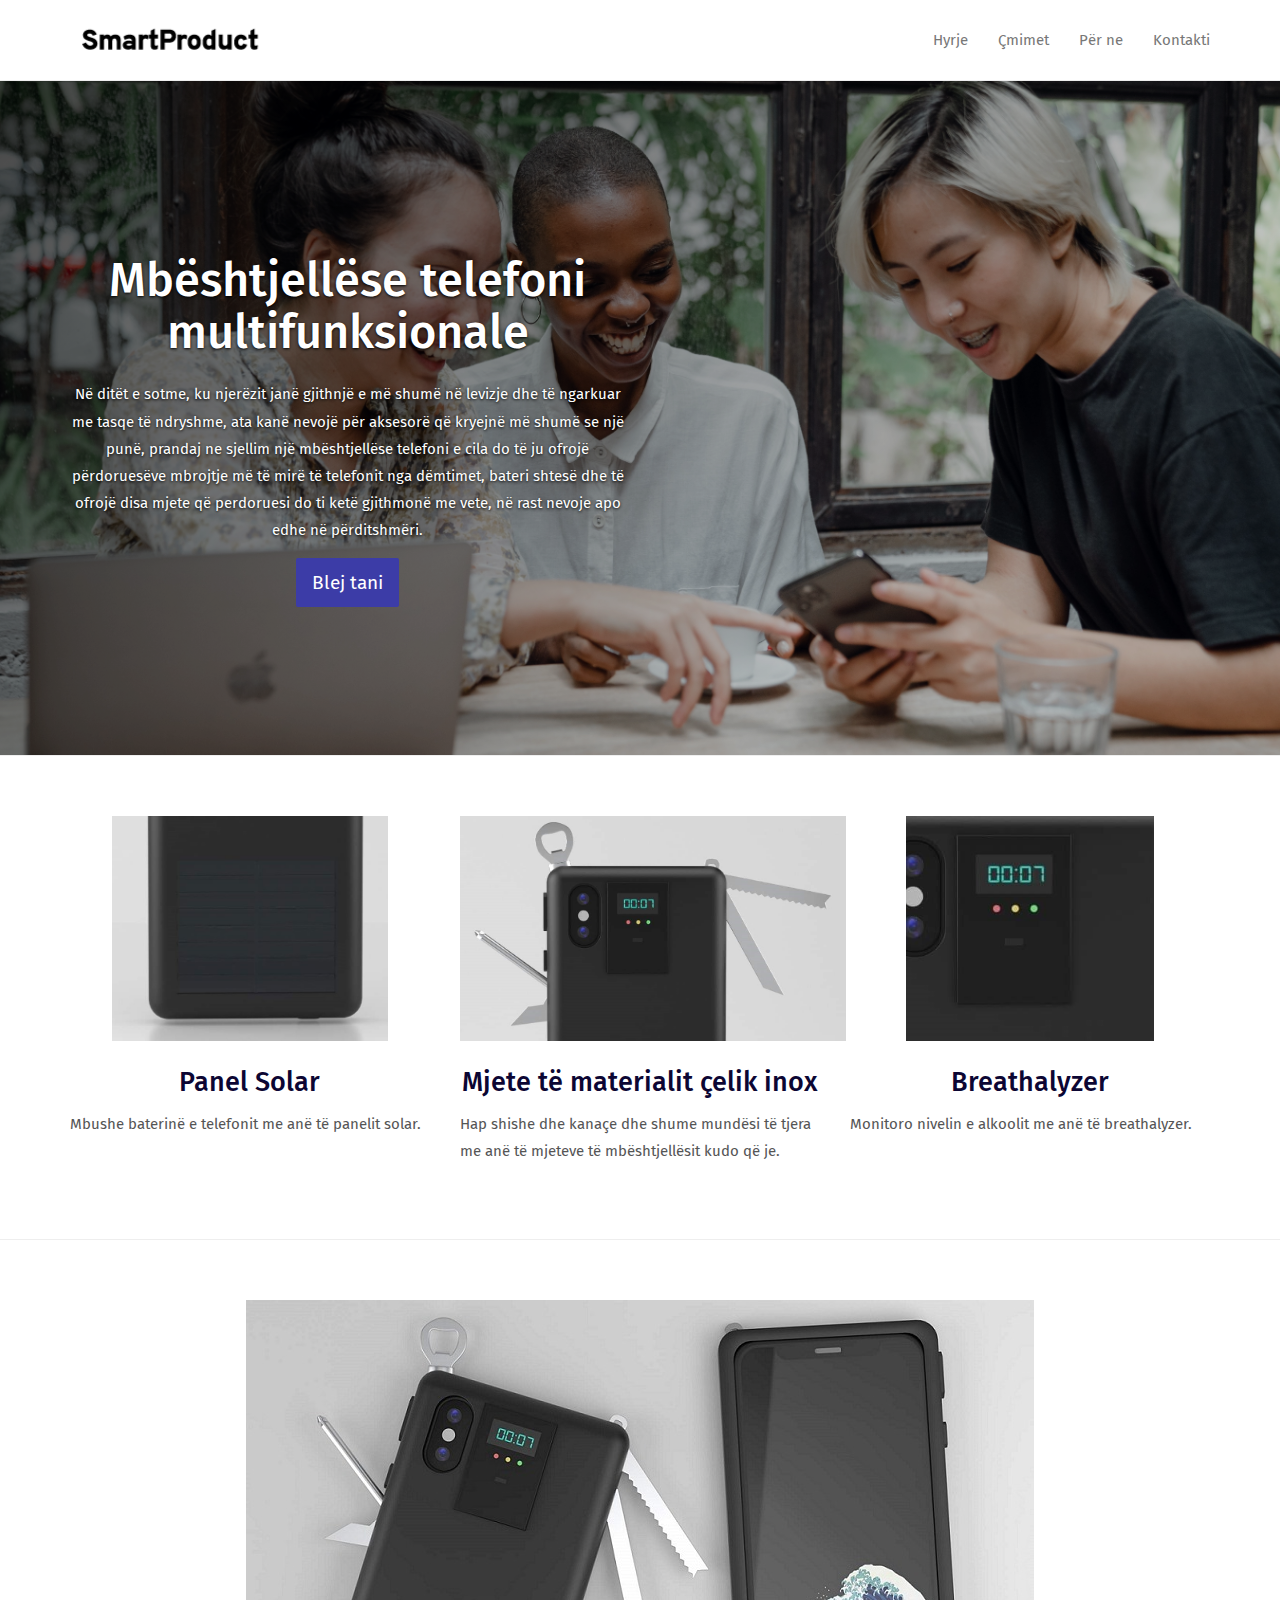
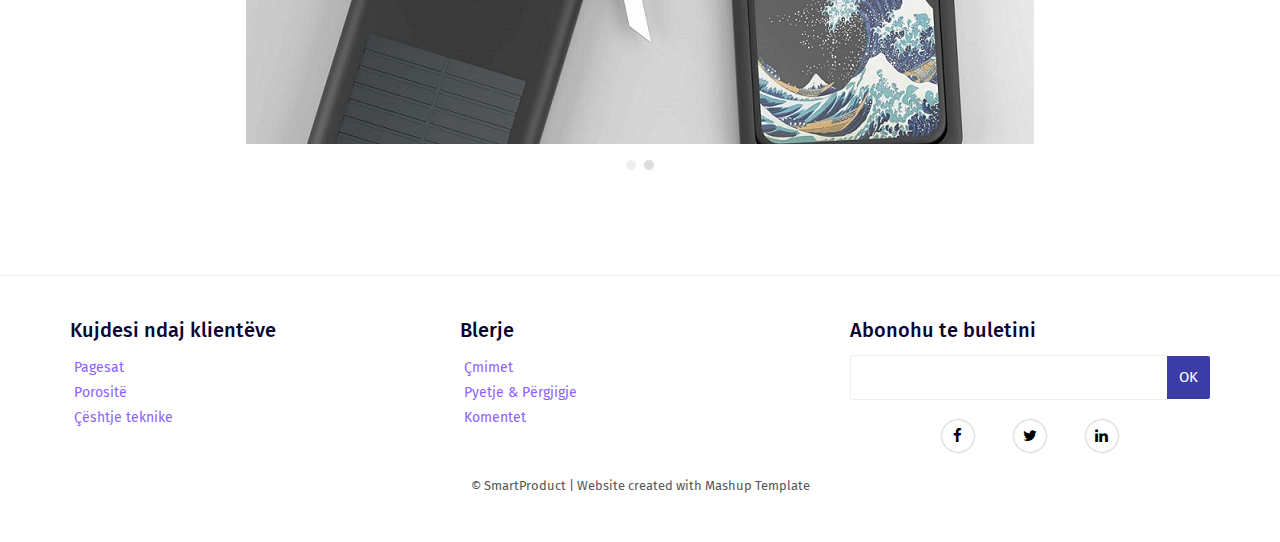
==== commit 8c610c3a: "UI improvements" ====
--- a/index.html
+++ b/index.html
@@ -15,9 +15,8 @@
     <meta name="msapplication-tap-highlight" content="no" />
 
     <link href="./assets/apple-touch-icon.png" rel="apple-touch-icon" />
-    <link href="./assets/favicon.ico" rel="icon" />
-
-    <title>Multifunctional Phone Case</title>
+
+    <title>Hyrje</title>
 
     <link href="./assets/css/main.a3f694c0.css" rel="stylesheet" />
     <link rel="stylesheet" href="assets/css/custom.css" />
@@ -42,8 +41,8 @@
             </button>
             <a class="navbar-brand" href="./index.html" title="">
               <img
-                src="./assets/images/mashuptemplate.svg"
-                class="navbar-logo-img"
+                src="./assets/images/logo5.png"
+                class="navbar-logo-img logo"
                 alt=""
               />
             </a>
@@ -61,10 +60,7 @@
       </nav>
     </header>
 
-    <div
-      class="white-text-container background-image-container"
-      style="background-image: url('./assets/images/heropic.jpg')"
-    >
+    <div class="hero-pic white-text-container background-image-container">
       <div class="opacity"></div>
       <div class="container">
         <div class="row">
@@ -79,7 +75,7 @@
               të ofrojë disa mjete që perdoruesi do ti ketë gjithmonë me vete,
               në rast nevoje apo edhe në përditshmëri.
             </p>
-            <a href="./download.html" title="" class="btn btn-lg btn-primary"
+            <a href="./index.html" title="" class="btn btn-lg btn-primary"
               >Blej tani</a
             >
           </div>
@@ -93,8 +89,8 @@
           <div class="col-md-4">
             <div class="fa-container">
               <img
-                src="assets/images/tool2.jpeg"
-                class="card-img-top card-imgs"
+                src="assets/images/solarpanel.jpeg"
+                class="card-img-top feature-img"
               />
             </div>
             <div class="text-center">
@@ -107,24 +103,24 @@
           <div class="col-md-4">
             <div class="fa-container">
               <img
-                src="assets/images/solarpanel.jpeg"
-                class="card-img-top card-imgs"
+                src="assets/images/tool2.jpeg"
+                class="card-img-top feature-img"
               />
             </div>
             <div class="text-center">
-              <h3>Mjete të materialit celik inox</h3>
+              <h3>Mjete të materialit çelik inox</h3>
             </div>
             <div>
               <p>
-                Hap shishe dhe kanace dhe shume mundesi te tjera me ane te
-                mjeteve te mbeshtjellesit kudo qe je.
+                Hap shishe dhe kanaçe dhe shume mundësi të tjera me anë të
+                mjeteve të mbështjellësit kudo që je.
               </p>
             </div>
           </div>
           <div class="col-md-4">
             <div class="fa-container">
               <img
-                class="card-img-top card-imgs"
+                class="card-img-top feature-img"
                 src="assets/images/breathalyzer.jpeg"
               />
             </div>
@@ -132,7 +128,7 @@
               <h3>Breathalyzer</h3>
             </div>
             <div>
-              <p>Monitoro nivelin e alkoolit me ane te breathalyzer.</p>
+              <p>Monitoro nivelin e alkoolit me anë të breathalyzer.</p>
             </div>
           </div>
         </div>
@@ -147,18 +143,19 @@
               id="carouselExampleIndicators"
               class="carousel slide"
               data-ride="carousel"
+              data-interval="3000"
             >
               <div class="carousel-inner" role="listbox">
                 <div class="item active">
                   <img
-                    class="img-responsive"
+                    class="product-img img-responsive"
                     src="./assets/images/product1.jpeg"
                     alt="First slide"
                   />
                 </div>
                 <div class="item">
                   <img
-                    class="img-responsive"
+                    class="product-img img-responsive"
                     src="./assets/images/product2.jpeg"
                     alt="Second slide"
                   />
@@ -178,30 +175,7 @@
             </div>
           </div>
         </div>
-      </div>
-    </div>
-
-    <div
-      class="section-container background-color-container white-text-container"
-    >
-      <div class="container">
-        <div class="row">
-          <div class="col-xs-12">
-            <div class="text-center">
-              <h2>Vivamus laoreet</h2>
-              <p>
-                Auctor augue mauris augue neque. Posuere lorem ipsum dolor sit
-                amet consectetur adipiscing. Porta non pulvinar neque laoreet.
-                Viverra ipsum nunc aliquet bibendum. Iaculis urna id volutpat
-                lacus. Turpis egestas pretium aenean pharetra magna ac. Id
-                cursus metus aliquam eleifend mi.
-              </p>
-              <a href="./download.html" title="" class="btn btn-primary btn-lg"
-                >Blej</a
-              >
-            </div>
-          </div>
-        </div>
+        <div class="row"></div>
       </div>
     </div>
 
@@ -210,16 +184,42 @@
         <div class="container">
           <div class="row">
             <div class="col-md-4">
-              <h4>Për ne</h4>
-              <p>
-                Lorem ipsum dolor sit amet, consectetur adipiscing elit. Nunc
-                sit amet consectetur dolor
-              </p>
+              <h4>Kujdesi ndaj klientëve</h4>
+              <ul class="customer-service-menu">
+                <li><a href="index.html">Pagesat</a></li>
+                <li><a href="index.html">Porositë</a></li>
+                <li><a href="index.html">Çështje teknike</a></li>
+              </ul>
             </div>
 
             <div class="col-md-4">
-              <h4>Të pëlqen produkti? Shpërndaje me të tjerët!</h4>
-              <p>
+              <h4>Blerje</h4>
+              <ul class="customer-service-menu">
+                <li><a href="index.html">Çmimet</a></li>
+                <li>
+                  <a href="index.html">Pyetje & Përgjigje</a>
+                </li>
+                <li><a href="index.html">Komentet</a></li>
+              </ul>
+            </div>
+
+            <div class="col-md-4">
+              <h4>Abonohu te buletini</h4>
+
+              <div class="form-group">
+                <div class="input-group">
+                  <input type="text" class="form-control footer-input-text" />
+                  <div class="input-group-btn">
+                    <button
+                      type="button"
+                      class="btn btn-primary btn-newsletter"
+                    >
+                      OK
+                    </button>
+                  </div>
+                </div>
+              </div>
+              <p class="footer-paragraph">
                 <a
                   href="https://facebook.com/"
                   class="social-round-icon white-round-icon fa-icon"
@@ -242,40 +242,21 @@
                   <i class="fa fa-linkedin" aria-hidden="true"></i>
                 </a>
               </p>
-              <p>
+            </div>
+          </div>
+          <div class="row">
+            <div class="col-12">
+              <p class="text-center">
                 <small
-                  >© Untitled | Website created with
+                  >© SmartProduct | Website created with
                   <a
                     href="http://www.mashup-template.com/"
                     class="link-like-text"
                     title="Create website with free html template"
                     >Mashup Template</a
-                  >/<a
-                    href="http://www.unsplash.com/"
-                    class="link-like-text"
-                    title="Beautiful Free Images"
-                    >Unsplash</a
-                  ></small
-                >
+                  >
+                </small>
               </p>
-            </div>
-
-            <div class="col-md-4">
-              <h4>Abonohu te buletini</h4>
-
-              <div class="form-group">
-                <div class="input-group">
-                  <input type="text" class="form-control footer-input-text" />
-                  <div class="input-group-btn">
-                    <button
-                      type="button"
-                      class="btn btn-primary btn-newsletter"
-                    >
-                      OK
-                    </button>
-                  </div>
-                </div>
-              </div>
             </div>
           </div>
         </div>
--- a/assets/css/main.a3f694c0.css
+++ b/assets/css/main.a3f694c0.css
@@ -1,9 +1,5029 @@
-@import url(https://fonts.googleapis.com/css?family=La+Belle+Aurore|Fira+Sans:400,700);@import url(https://maxcdn.bootstrapcdn.com/font-awesome/4.7.0/css/font-awesome.min.css);/*!
+@import url(https://fonts.googleapis.com/css?family=La+Belle+Aurore|Fira+Sans:400,700);
+@import url(https://maxcdn.bootstrapcdn.com/font-awesome/4.7.0/css/font-awesome.min.css); /*!
  * Bootstrap v3.3.7 (http://getbootstrap.com)
  * Copyright 2011-2016 Twitter, Inc.
  * Licensed under MIT (https://github.com/twbs/bootstrap/blob/master/LICENSE)
  */
-/*! normalize.css v3.0.3 | MIT License | github.com/necolas/normalize.css */html{font-family:sans-serif;-ms-text-size-adjust:100%;-webkit-text-size-adjust:100%}body{margin:0}article,aside,details,figcaption,figure,footer,header,hgroup,main,menu,nav,section,summary{display:block}audio,canvas,progress,video{display:inline-block;vertical-align:baseline}audio:not([controls]){display:none;height:0}[hidden],template{display:none}a{background-color:transparent}a:active,a:hover{outline:0}abbr[title]{border-bottom:1px dotted}b,strong{font-weight:700}dfn{font-style:italic}h1{font-size:2em;margin:.67em 0}mark{background:#ff0;color:#000}small{font-size:80%}sub,sup{font-size:75%;line-height:0;position:relative;vertical-align:baseline}sup{top:-.5em}sub{bottom:-.25em}img{border:0}svg:not(:root){overflow:hidden}figure{margin:1em 40px}hr{box-sizing:content-box;height:0}pre{overflow:auto}code,kbd,pre,samp{font-family:monospace,monospace;font-size:1em}button,input,optgroup,select,textarea{color:inherit;font:inherit;margin:0}button{overflow:visible}button,select{text-transform:none}button,html input[type=button],input[type=reset],input[type=submit]{-webkit-appearance:button;cursor:pointer}button[disabled],html input[disabled]{cursor:default}button::-moz-focus-inner,input::-moz-focus-inner{border:0;padding:0}input{line-height:normal}input[type=checkbox],input[type=radio]{box-sizing:border-box;padding:0}input[type=number]::-webkit-inner-spin-button,input[type=number]::-webkit-outer-spin-button{height:auto}input[type=search]{-webkit-appearance:textfield;box-sizing:content-box}input[type=search]::-webkit-search-cancel-button,input[type=search]::-webkit-search-decoration{-webkit-appearance:none}fieldset{border:1px solid silver;margin:0 2px;padding:.35em .625em .75em}textarea{overflow:auto}optgroup{font-weight:700}table{border-collapse:collapse;border-spacing:0}td,th{padding:0}
+/*! normalize.css v3.0.3 | MIT License | github.com/necolas/normalize.css */
+html {
+  font-family: sans-serif;
+  -ms-text-size-adjust: 100%;
+  -webkit-text-size-adjust: 100%;
+}
+body {
+  margin: 0;
+}
+article,
+aside,
+details,
+figcaption,
+figure,
+footer,
+header,
+hgroup,
+main,
+menu,
+nav,
+section,
+summary {
+  display: block;
+}
+audio,
+canvas,
+progress,
+video {
+  display: inline-block;
+  vertical-align: baseline;
+}
+audio:not([controls]) {
+  display: none;
+  height: 0;
+}
+[hidden],
+template {
+  display: none;
+}
+a {
+  background-color: transparent;
+}
+a:active,
+a:hover {
+  outline: 0;
+}
+abbr[title] {
+  border-bottom: 1px dotted;
+}
+b,
+strong {
+  font-weight: 700;
+}
+dfn {
+  font-style: italic;
+}
+h1 {
+  font-size: 2em;
+  margin: 0.67em 0;
+}
+mark {
+  background: #ff0;
+  color: #000;
+}
+small {
+  font-size: 80%;
+}
+sub,
+sup {
+  font-size: 75%;
+  line-height: 0;
+  position: relative;
+  vertical-align: baseline;
+}
+sup {
+  top: -0.5em;
+}
+sub {
+  bottom: -0.25em;
+}
+img {
+  border: 0;
+}
+svg:not(:root) {
+  overflow: hidden;
+}
+figure {
+  margin: 1em 40px;
+}
+hr {
+  box-sizing: content-box;
+  height: 0;
+}
+pre {
+  overflow: auto;
+}
+code,
+kbd,
+pre,
+samp {
+  font-family: monospace, monospace;
+  font-size: 1em;
+}
+button,
+input,
+optgroup,
+select,
+textarea {
+  color: inherit;
+  font: inherit;
+  margin: 0;
+}
+button {
+  overflow: visible;
+}
+button,
+select {
+  text-transform: none;
+}
+button,
+html input[type="button"],
+input[type="reset"],
+input[type="submit"] {
+  -webkit-appearance: button;
+  cursor: pointer;
+}
+button[disabled],
+html input[disabled] {
+  cursor: default;
+}
+button::-moz-focus-inner,
+input::-moz-focus-inner {
+  border: 0;
+  padding: 0;
+}
+input {
+  line-height: normal;
+}
+input[type="checkbox"],
+input[type="radio"] {
+  box-sizing: border-box;
+  padding: 0;
+}
+input[type="number"]::-webkit-inner-spin-button,
+input[type="number"]::-webkit-outer-spin-button {
+  height: auto;
+}
+input[type="search"] {
+  -webkit-appearance: textfield;
+  box-sizing: content-box;
+}
+input[type="search"]::-webkit-search-cancel-button,
+input[type="search"]::-webkit-search-decoration {
+  -webkit-appearance: none;
+}
+fieldset {
+  border: 1px solid silver;
+  margin: 0 2px;
+  padding: 0.35em 0.625em 0.75em;
+}
+textarea {
+  overflow: auto;
+}
+optgroup {
+  font-weight: 700;
+}
+table {
+  border-collapse: collapse;
+  border-spacing: 0;
+}
+td,
+th {
+  padding: 0;
+}
 
-/*! Source: https://github.com/h5bp/html5-boilerplate/blob/master/src/css/main.css */@media print{*,:after,:before{background:transparent!important;color:#000!important;box-shadow:none!important;text-shadow:none!important}a,a:visited{text-decoration:underline}a[href]:after{content:" (" attr(href) ")"}abbr[title]:after{content:" (" attr(title) ")"}a[href^="#"]:after,a[href^="javascript:"]:after{content:""}blockquote,pre{border:1px solid #999;page-break-inside:avoid}thead{display:table-header-group}img,tr{page-break-inside:avoid}img{max-width:100%!important}h2,h3,p{orphans:3;widows:3}h2,h3{page-break-after:avoid}.navbar{display:none}.btn>.caret,.dropup>.btn>.caret{border-top-color:#000!important}.label{border:1px solid #000}.table{border-collapse:collapse!important}.table td,.table th{background-color:#fff!important}.table-bordered td,.table-bordered th{border:1px solid #ddd!important}}*,:after,:before{-webkit-box-sizing:border-box;-moz-box-sizing:border-box;box-sizing:border-box}html{font-size:10px;-webkit-tap-highlight-color:transparent}body{font-family:Fira Sans,Helvetica,Arial,sans-serif;font-size:15px;line-height:1.81;color:#555;background-color:#fff}button,input,select,textarea{font-family:inherit;font-size:inherit;line-height:inherit}a{color:#8b62ff;text-decoration:none}a:focus,a:hover{color:#5216ff;text-decoration:underline}a:focus{outline:5px auto -webkit-focus-ring-color;outline-offset:-2px}figure{margin:0}img{vertical-align:middle}.img-responsive{display:block;max-width:100%;height:auto}.img-rounded{border-radius:2px}.img-thumbnail{padding:4px;line-height:1.81;background-color:#fff;border:1px solid #ddd;border-radius:2px;-webkit-transition:all .2s ease-in-out;-o-transition:all .2s ease-in-out;transition:all .2s ease-in-out;display:inline-block;max-width:100%;height:auto}.img-circle{border-radius:50%}hr{margin-top:27px;margin-bottom:27px;border:0;border-top:1px solid #eee}.sr-only{position:absolute;width:1px;height:1px;margin:-1px;padding:0;overflow:hidden;clip:rect(0,0,0,0);border:0}.sr-only-focusable:active,.sr-only-focusable:focus{position:static;width:auto;height:auto;margin:0;overflow:visible;clip:auto}[role=button]{cursor:pointer}.h1,.h2,.h3,.h4,.h5,.h6,h1,h2,h3,h4,h5,h6{font-family:inherit;font-weight:500;line-height:1.1;color:#0c0633}.h1 .small,.h1 small,.h2 .small,.h2 small,.h3 .small,.h3 small,.h4 .small,.h4 small,.h5 .small,.h5 small,.h6 .small,.h6 small,h1 .small,h1 small,h2 .small,h2 small,h3 .small,h3 small,h4 .small,h4 small,h5 .small,h5 small,h6 .small,h6 small{font-weight:400;line-height:1;color:#777}.h1,.h2,.h3,h1,h2,h3{margin-top:27px;margin-bottom:13.5px}.h1 .small,.h1 small,.h2 .small,.h2 small,.h3 .small,.h3 small,h1 .small,h1 small,h2 .small,h2 small,h3 .small,h3 small{font-size:65%}.h4,.h5,.h6,h4,h5,h6{margin-top:13.5px;margin-bottom:13.5px}.h4 .small,.h4 small,.h5 .small,.h5 small,.h6 .small,.h6 small,h4 .small,h4 small,h5 .small,h5 small,h6 .small,h6 small{font-size:75%}.h1,h1{font-size:47px}.h2,h2{font-size:35px}.h3,h3{font-size:27px}.h4,h4{font-size:20px}.h5,h5{font-size:15px}.h6,h6{font-size:13px}p{margin:0 0 13.5px}.lead{margin-bottom:27px;font-size:17px;font-weight:300;line-height:1.4}@media (min-width:768px){.lead{font-size:22.5px}}.small,small{font-size:86%}.mark,mark{background-color:#fcf8e3;padding:.2em}.text-left{text-align:left}.text-right{text-align:right}.text-center{text-align:center}.text-justify{text-align:justify}.text-nowrap{white-space:nowrap}.text-lowercase{text-transform:lowercase}.initialism,.text-uppercase{text-transform:uppercase}.text-capitalize{text-transform:capitalize}.text-muted{color:#777}.text-primary{color:#8b62ff}a.text-primary:focus,a.text-primary:hover{color:#652fff}.text-success{color:#fff}a.text-success:focus,a.text-success:hover{color:#e6e6e6}.text-info{color:#31708f}a.text-info:focus,a.text-info:hover{color:#245269}.text-warning{color:#8a6d3b}a.text-warning:focus,a.text-warning:hover{color:#66512c}.text-danger{color:#fff}a.text-danger:focus,a.text-danger:hover{color:#e6e6e6}.bg-primary{color:#fff;background-color:#8b62ff}a.bg-primary:focus,a.bg-primary:hover{background-color:#652fff}.bg-success{background-color:#005bff}a.bg-success:focus,a.bg-success:hover{background-color:#0049cc}.bg-info{background-color:#d9edf7}a.bg-info:focus,a.bg-info:hover{background-color:#afd9ee}.bg-warning{background-color:#fcf8e3}a.bg-warning:focus,a.bg-warning:hover{background-color:#f7ecb5}.bg-danger{background-color:#fe6767}a.bg-danger:focus,a.bg-danger:hover{background-color:#fe3434}.page-header{padding-bottom:12.5px;margin:54px 0 27px;border-bottom:1px solid #eee}ol,ul{margin-top:0;margin-bottom:13.5px}ol ol,ol ul,ul ol,ul ul{margin-bottom:0}.list-inline,.list-unstyled{padding-left:0;list-style:none}.list-inline{margin-left:-5px}.list-inline>li{display:inline-block;padding-left:5px;padding-right:5px}dl{margin-top:0;margin-bottom:27px}dd,dt{line-height:1.81}dt{font-weight:700}dd{margin-left:0}.dl-horizontal dd:after,.dl-horizontal dd:before{content:" ";display:table}.dl-horizontal dd:after{clear:both}@media (min-width:768px){.dl-horizontal dt{float:left;width:160px;clear:left;text-align:right;overflow:hidden;text-overflow:ellipsis;white-space:nowrap}.dl-horizontal dd{margin-left:180px}}abbr[data-original-title],abbr[title]{cursor:help;border-bottom:1px dotted #777}.initialism{font-size:90%}blockquote{padding:13.5px 27px;margin:0 0 27px;font-size:18.75px;border-left:5px solid #eee}blockquote ol:last-child,blockquote p:last-child,blockquote ul:last-child{margin-bottom:0}blockquote .small,blockquote footer,blockquote small{display:block;font-size:80%;line-height:1.81;color:#777}blockquote .small:before,blockquote footer:before,blockquote small:before{content:"\2014   \A0"}.blockquote-reverse,blockquote.pull-right{padding-right:15px;padding-left:0;border-right:5px solid #eee;border-left:0;text-align:right}.blockquote-reverse .small:before,.blockquote-reverse footer:before,.blockquote-reverse small:before,blockquote.pull-right .small:before,blockquote.pull-right footer:before,blockquote.pull-right small:before{content:""}.blockquote-reverse .small:after,.blockquote-reverse footer:after,.blockquote-reverse small:after,blockquote.pull-right .small:after,blockquote.pull-right footer:after,blockquote.pull-right small:after{content:"\A0   \2014"}address{margin-bottom:27px;font-style:normal;line-height:1.81}code,kbd,pre,samp{font-family:Menlo,Monaco,Consolas,Courier New,monospace}code{color:#c7254e;background-color:#f9f2f4}code,kbd{padding:2px 4px;font-size:90%;border-radius:2px}kbd{color:#fff;background-color:#333;box-shadow:inset 0 -1px 0 rgba(0,0,0,.25)}kbd kbd{padding:0;font-size:100%;font-weight:700;box-shadow:none}pre{display:block;padding:13px;margin:0 0 13.5px;font-size:14px;line-height:1.81;word-break:break-all;word-wrap:break-word;color:#333;background-color:#f5f5f5;border:1px solid #ccc;border-radius:2px}pre code{padding:0;font-size:inherit;color:inherit;white-space:pre-wrap;background-color:transparent;border-radius:0}.pre-scrollable{max-height:340px;overflow-y:scroll}.container{margin-right:auto;margin-left:auto;padding-left:15px;padding-right:15px}.container:after,.container:before{content:" ";display:table}.container:after{clear:both}@media (min-width:768px){.container{width:750px}}@media (min-width:992px){.container{width:970px}}@media (min-width:1200px){.container{width:1170px}}.container-fluid{margin-right:auto;margin-left:auto;padding-left:15px;padding-right:15px}.container-fluid:after,.container-fluid:before{content:" ";display:table}.container-fluid:after{clear:both}.row{margin-left:-15px;margin-right:-15px}.row:after,.row:before{content:" ";display:table}.row:after{clear:both}.col-lg-1,.col-lg-2,.col-lg-3,.col-lg-4,.col-lg-5,.col-lg-6,.col-lg-7,.col-lg-8,.col-lg-9,.col-lg-10,.col-lg-11,.col-lg-12,.col-md-1,.col-md-2,.col-md-3,.col-md-4,.col-md-5,.col-md-6,.col-md-7,.col-md-8,.col-md-9,.col-md-10,.col-md-11,.col-md-12,.col-sm-1,.col-sm-2,.col-sm-3,.col-sm-4,.col-sm-5,.col-sm-6,.col-sm-7,.col-sm-8,.col-sm-9,.col-sm-10,.col-sm-11,.col-sm-12,.col-xs-1,.col-xs-2,.col-xs-3,.col-xs-4,.col-xs-5,.col-xs-6,.col-xs-7,.col-xs-8,.col-xs-9,.col-xs-10,.col-xs-11,.col-xs-12{position:relative;min-height:1px;padding-left:15px;padding-right:15px}.col-xs-1,.col-xs-2,.col-xs-3,.col-xs-4,.col-xs-5,.col-xs-6,.col-xs-7,.col-xs-8,.col-xs-9,.col-xs-10,.col-xs-11,.col-xs-12{float:left}.col-xs-1{width:8.33333%}.col-xs-2{width:16.66667%}.col-xs-3{width:25%}.col-xs-4{width:33.33333%}.col-xs-5{width:41.66667%}.col-xs-6{width:50%}.col-xs-7{width:58.33333%}.col-xs-8{width:66.66667%}.col-xs-9{width:75%}.col-xs-10{width:83.33333%}.col-xs-11{width:91.66667%}.col-xs-12{width:100%}.col-xs-pull-0{right:auto}.col-xs-pull-1{right:8.33333%}.col-xs-pull-2{right:16.66667%}.col-xs-pull-3{right:25%}.col-xs-pull-4{right:33.33333%}.col-xs-pull-5{right:41.66667%}.col-xs-pull-6{right:50%}.col-xs-pull-7{right:58.33333%}.col-xs-pull-8{right:66.66667%}.col-xs-pull-9{right:75%}.col-xs-pull-10{right:83.33333%}.col-xs-pull-11{right:91.66667%}.col-xs-pull-12{right:100%}.col-xs-push-0{left:auto}.col-xs-push-1{left:8.33333%}.col-xs-push-2{left:16.66667%}.col-xs-push-3{left:25%}.col-xs-push-4{left:33.33333%}.col-xs-push-5{left:41.66667%}.col-xs-push-6{left:50%}.col-xs-push-7{left:58.33333%}.col-xs-push-8{left:66.66667%}.col-xs-push-9{left:75%}.col-xs-push-10{left:83.33333%}.col-xs-push-11{left:91.66667%}.col-xs-push-12{left:100%}.col-xs-offset-0{margin-left:0}.col-xs-offset-1{margin-left:8.33333%}.col-xs-offset-2{margin-left:16.66667%}.col-xs-offset-3{margin-left:25%}.col-xs-offset-4{margin-left:33.33333%}.col-xs-offset-5{margin-left:41.66667%}.col-xs-offset-6{margin-left:50%}.col-xs-offset-7{margin-left:58.33333%}.col-xs-offset-8{margin-left:66.66667%}.col-xs-offset-9{margin-left:75%}.col-xs-offset-10{margin-left:83.33333%}.col-xs-offset-11{margin-left:91.66667%}.col-xs-offset-12{margin-left:100%}@media (min-width:768px){.col-sm-1,.col-sm-2,.col-sm-3,.col-sm-4,.col-sm-5,.col-sm-6,.col-sm-7,.col-sm-8,.col-sm-9,.col-sm-10,.col-sm-11,.col-sm-12{float:left}.col-sm-1{width:8.33333%}.col-sm-2{width:16.66667%}.col-sm-3{width:25%}.col-sm-4{width:33.33333%}.col-sm-5{width:41.66667%}.col-sm-6{width:50%}.col-sm-7{width:58.33333%}.col-sm-8{width:66.66667%}.col-sm-9{width:75%}.col-sm-10{width:83.33333%}.col-sm-11{width:91.66667%}.col-sm-12{width:100%}.col-sm-pull-0{right:auto}.col-sm-pull-1{right:8.33333%}.col-sm-pull-2{right:16.66667%}.col-sm-pull-3{right:25%}.col-sm-pull-4{right:33.33333%}.col-sm-pull-5{right:41.66667%}.col-sm-pull-6{right:50%}.col-sm-pull-7{right:58.33333%}.col-sm-pull-8{right:66.66667%}.col-sm-pull-9{right:75%}.col-sm-pull-10{right:83.33333%}.col-sm-pull-11{right:91.66667%}.col-sm-pull-12{right:100%}.col-sm-push-0{left:auto}.col-sm-push-1{left:8.33333%}.col-sm-push-2{left:16.66667%}.col-sm-push-3{left:25%}.col-sm-push-4{left:33.33333%}.col-sm-push-5{left:41.66667%}.col-sm-push-6{left:50%}.col-sm-push-7{left:58.33333%}.col-sm-push-8{left:66.66667%}.col-sm-push-9{left:75%}.col-sm-push-10{left:83.33333%}.col-sm-push-11{left:91.66667%}.col-sm-push-12{left:100%}.col-sm-offset-0{margin-left:0}.col-sm-offset-1{margin-left:8.33333%}.col-sm-offset-2{margin-left:16.66667%}.col-sm-offset-3{margin-left:25%}.col-sm-offset-4{margin-left:33.33333%}.col-sm-offset-5{margin-left:41.66667%}.col-sm-offset-6{margin-left:50%}.col-sm-offset-7{margin-left:58.33333%}.col-sm-offset-8{margin-left:66.66667%}.col-sm-offset-9{margin-left:75%}.col-sm-offset-10{margin-left:83.33333%}.col-sm-offset-11{margin-left:91.66667%}.col-sm-offset-12{margin-left:100%}}@media (min-width:992px){.col-md-1,.col-md-2,.col-md-3,.col-md-4,.col-md-5,.col-md-6,.col-md-7,.col-md-8,.col-md-9,.col-md-10,.col-md-11,.col-md-12{float:left}.col-md-1{width:8.33333%}.col-md-2{width:16.66667%}.col-md-3{width:25%}.col-md-4{width:33.33333%}.col-md-5{width:41.66667%}.col-md-6{width:50%}.col-md-7{width:58.33333%}.col-md-8{width:66.66667%}.col-md-9{width:75%}.col-md-10{width:83.33333%}.col-md-11{width:91.66667%}.col-md-12{width:100%}.col-md-pull-0{right:auto}.col-md-pull-1{right:8.33333%}.col-md-pull-2{right:16.66667%}.col-md-pull-3{right:25%}.col-md-pull-4{right:33.33333%}.col-md-pull-5{right:41.66667%}.col-md-pull-6{right:50%}.col-md-pull-7{right:58.33333%}.col-md-pull-8{right:66.66667%}.col-md-pull-9{right:75%}.col-md-pull-10{right:83.33333%}.col-md-pull-11{right:91.66667%}.col-md-pull-12{right:100%}.col-md-push-0{left:auto}.col-md-push-1{left:8.33333%}.col-md-push-2{left:16.66667%}.col-md-push-3{left:25%}.col-md-push-4{left:33.33333%}.col-md-push-5{left:41.66667%}.col-md-push-6{left:50%}.col-md-push-7{left:58.33333%}.col-md-push-8{left:66.66667%}.col-md-push-9{left:75%}.col-md-push-10{left:83.33333%}.col-md-push-11{left:91.66667%}.col-md-push-12{left:100%}.col-md-offset-0{margin-left:0}.col-md-offset-1{margin-left:8.33333%}.col-md-offset-2{margin-left:16.66667%}.col-md-offset-3{margin-left:25%}.col-md-offset-4{margin-left:33.33333%}.col-md-offset-5{margin-left:41.66667%}.col-md-offset-6{margin-left:50%}.col-md-offset-7{margin-left:58.33333%}.col-md-offset-8{margin-left:66.66667%}.col-md-offset-9{margin-left:75%}.col-md-offset-10{margin-left:83.33333%}.col-md-offset-11{margin-left:91.66667%}.col-md-offset-12{margin-left:100%}}@media (min-width:1200px){.col-lg-1,.col-lg-2,.col-lg-3,.col-lg-4,.col-lg-5,.col-lg-6,.col-lg-7,.col-lg-8,.col-lg-9,.col-lg-10,.col-lg-11,.col-lg-12{float:left}.col-lg-1{width:8.33333%}.col-lg-2{width:16.66667%}.col-lg-3{width:25%}.col-lg-4{width:33.33333%}.col-lg-5{width:41.66667%}.col-lg-6{width:50%}.col-lg-7{width:58.33333%}.col-lg-8{width:66.66667%}.col-lg-9{width:75%}.col-lg-10{width:83.33333%}.col-lg-11{width:91.66667%}.col-lg-12{width:100%}.col-lg-pull-0{right:auto}.col-lg-pull-1{right:8.33333%}.col-lg-pull-2{right:16.66667%}.col-lg-pull-3{right:25%}.col-lg-pull-4{right:33.33333%}.col-lg-pull-5{right:41.66667%}.col-lg-pull-6{right:50%}.col-lg-pull-7{right:58.33333%}.col-lg-pull-8{right:66.66667%}.col-lg-pull-9{right:75%}.col-lg-pull-10{right:83.33333%}.col-lg-pull-11{right:91.66667%}.col-lg-pull-12{right:100%}.col-lg-push-0{left:auto}.col-lg-push-1{left:8.33333%}.col-lg-push-2{left:16.66667%}.col-lg-push-3{left:25%}.col-lg-push-4{left:33.33333%}.col-lg-push-5{left:41.66667%}.col-lg-push-6{left:50%}.col-lg-push-7{left:58.33333%}.col-lg-push-8{left:66.66667%}.col-lg-push-9{left:75%}.col-lg-push-10{left:83.33333%}.col-lg-push-11{left:91.66667%}.col-lg-push-12{left:100%}.col-lg-offset-0{margin-left:0}.col-lg-offset-1{margin-left:8.33333%}.col-lg-offset-2{margin-left:16.66667%}.col-lg-offset-3{margin-left:25%}.col-lg-offset-4{margin-left:33.33333%}.col-lg-offset-5{margin-left:41.66667%}.col-lg-offset-6{margin-left:50%}.col-lg-offset-7{margin-left:58.33333%}.col-lg-offset-8{margin-left:66.66667%}.col-lg-offset-9{margin-left:75%}.col-lg-offset-10{margin-left:83.33333%}.col-lg-offset-11{margin-left:91.66667%}.col-lg-offset-12{margin-left:100%}}table{background-color:transparent}caption{padding-top:8px;padding-bottom:8px;color:#777}caption,th{text-align:left}.table{width:100%;max-width:100%;margin-bottom:27px}.table>tbody>tr>td,.table>tbody>tr>th,.table>tfoot>tr>td,.table>tfoot>tr>th,.table>thead>tr>td,.table>thead>tr>th{padding:8px;line-height:1.81;vertical-align:top;border-top:1px solid #ddd}.table>thead>tr>th{vertical-align:bottom;border-bottom:2px solid #ddd}.table>caption+thead>tr:first-child>td,.table>caption+thead>tr:first-child>th,.table>colgroup+thead>tr:first-child>td,.table>colgroup+thead>tr:first-child>th,.table>thead:first-child>tr:first-child>td,.table>thead:first-child>tr:first-child>th{border-top:0}.table>tbody+tbody{border-top:2px solid #ddd}.table .table{background-color:#fff}.table-condensed>tbody>tr>td,.table-condensed>tbody>tr>th,.table-condensed>tfoot>tr>td,.table-condensed>tfoot>tr>th,.table-condensed>thead>tr>td,.table-condensed>thead>tr>th{padding:5px}.table-bordered,.table-bordered>tbody>tr>td,.table-bordered>tbody>tr>th,.table-bordered>tfoot>tr>td,.table-bordered>tfoot>tr>th,.table-bordered>thead>tr>td,.table-bordered>thead>tr>th{border:1px solid #ddd}.table-bordered>thead>tr>td,.table-bordered>thead>tr>th{border-bottom-width:2px}.table-striped>tbody>tr:nth-of-type(odd){background-color:#f9f9f9}.table-hover>tbody>tr:hover{background-color:#f5f5f5}table col[class*=col-]{position:static;float:none;display:table-column}table td[class*=col-],table th[class*=col-]{position:static;float:none;display:table-cell}.table>tbody>tr.active>td,.table>tbody>tr.active>th,.table>tbody>tr>td.active,.table>tbody>tr>th.active,.table>tfoot>tr.active>td,.table>tfoot>tr.active>th,.table>tfoot>tr>td.active,.table>tfoot>tr>th.active,.table>thead>tr.active>td,.table>thead>tr.active>th,.table>thead>tr>td.active,.table>thead>tr>th.active{background-color:#f5f5f5}.table-hover>tbody>tr.active:hover>td,.table-hover>tbody>tr.active:hover>th,.table-hover>tbody>tr:hover>.active,.table-hover>tbody>tr>td.active:hover,.table-hover>tbody>tr>th.active:hover{background-color:#e8e8e8}.table>tbody>tr.success>td,.table>tbody>tr.success>th,.table>tbody>tr>td.success,.table>tbody>tr>th.success,.table>tfoot>tr.success>td,.table>tfoot>tr.success>th,.table>tfoot>tr>td.success,.table>tfoot>tr>th.success,.table>thead>tr.success>td,.table>thead>tr.success>th,.table>thead>tr>td.success,.table>thead>tr>th.success{background-color:#005bff}.table-hover>tbody>tr.success:hover>td,.table-hover>tbody>tr.success:hover>th,.table-hover>tbody>tr:hover>.success,.table-hover>tbody>tr>td.success:hover,.table-hover>tbody>tr>th.success:hover{background-color:#0052e6}.table>tbody>tr.info>td,.table>tbody>tr.info>th,.table>tbody>tr>td.info,.table>tbody>tr>th.info,.table>tfoot>tr.info>td,.table>tfoot>tr.info>th,.table>tfoot>tr>td.info,.table>tfoot>tr>th.info,.table>thead>tr.info>td,.table>thead>tr.info>th,.table>thead>tr>td.info,.table>thead>tr>th.info{background-color:#d9edf7}.table-hover>tbody>tr.info:hover>td,.table-hover>tbody>tr.info:hover>th,.table-hover>tbody>tr:hover>.info,.table-hover>tbody>tr>td.info:hover,.table-hover>tbody>tr>th.info:hover{background-color:#c4e3f3}.table>tbody>tr.warning>td,.table>tbody>tr.warning>th,.table>tbody>tr>td.warning,.table>tbody>tr>th.warning,.table>tfoot>tr.warning>td,.table>tfoot>tr.warning>th,.table>tfoot>tr>td.warning,.table>tfoot>tr>th.warning,.table>thead>tr.warning>td,.table>thead>tr.warning>th,.table>thead>tr>td.warning,.table>thead>tr>th.warning{background-color:#fcf8e3}.table-hover>tbody>tr.warning:hover>td,.table-hover>tbody>tr.warning:hover>th,.table-hover>tbody>tr:hover>.warning,.table-hover>tbody>tr>td.warning:hover,.table-hover>tbody>tr>th.warning:hover{background-color:#faf2cc}.table>tbody>tr.danger>td,.table>tbody>tr.danger>th,.table>tbody>tr>td.danger,.table>tbody>tr>th.danger,.table>tfoot>tr.danger>td,.table>tfoot>tr.danger>th,.table>tfoot>tr>td.danger,.table>tfoot>tr>th.danger,.table>thead>tr.danger>td,.table>thead>tr.danger>th,.table>thead>tr>td.danger,.table>thead>tr>th.danger{background-color:#fe6767}.table-hover>tbody>tr.danger:hover>td,.table-hover>tbody>tr.danger:hover>th,.table-hover>tbody>tr:hover>.danger,.table-hover>tbody>tr>td.danger:hover,.table-hover>tbody>tr>th.danger:hover{background-color:#fe4e4e}.table-responsive{overflow-x:auto;min-height:.01%}@media screen and (max-width:767px){.table-responsive{width:100%;margin-bottom:20.25px;overflow-y:hidden;-ms-overflow-style:-ms-autohiding-scrollbar;border:1px solid #ddd}.table-responsive>.table{margin-bottom:0}.table-responsive>.table>tbody>tr>td,.table-responsive>.table>tbody>tr>th,.table-responsive>.table>tfoot>tr>td,.table-responsive>.table>tfoot>tr>th,.table-responsive>.table>thead>tr>td,.table-responsive>.table>thead>tr>th{white-space:nowrap}.table-responsive>.table-bordered{border:0}.table-responsive>.table-bordered>tbody>tr>td:first-child,.table-responsive>.table-bordered>tbody>tr>th:first-child,.table-responsive>.table-bordered>tfoot>tr>td:first-child,.table-responsive>.table-bordered>tfoot>tr>th:first-child,.table-responsive>.table-bordered>thead>tr>td:first-child,.table-responsive>.table-bordered>thead>tr>th:first-child{border-left:0}.table-responsive>.table-bordered>tbody>tr>td:last-child,.table-responsive>.table-bordered>tbody>tr>th:last-child,.table-responsive>.table-bordered>tfoot>tr>td:last-child,.table-responsive>.table-bordered>tfoot>tr>th:last-child,.table-responsive>.table-bordered>thead>tr>td:last-child,.table-responsive>.table-bordered>thead>tr>th:last-child{border-right:0}.table-responsive>.table-bordered>tbody>tr:last-child>td,.table-responsive>.table-bordered>tbody>tr:last-child>th,.table-responsive>.table-bordered>tfoot>tr:last-child>td,.table-responsive>.table-bordered>tfoot>tr:last-child>th{border-bottom:0}}fieldset{margin:0;min-width:0}fieldset,legend{padding:0;border:0}legend{display:block;width:100%;margin-bottom:27px;font-size:22.5px;line-height:inherit;color:#333;border-bottom:1px solid #e5e5e5}label{display:inline-block;max-width:100%;margin-bottom:5px;font-weight:700}input[type=search]{-webkit-box-sizing:border-box;-moz-box-sizing:border-box;box-sizing:border-box}input[type=checkbox],input[type=radio]{margin:4px 0 0;margin-top:1px\9;line-height:normal}input[type=file]{display:block}input[type=range]{display:block;width:100%}select[multiple],select[size]{height:auto}input[type=checkbox]:focus,input[type=file]:focus,input[type=radio]:focus{outline:5px auto -webkit-focus-ring-color;outline-offset:-2px}output{padding-top:9px}.form-control,output{display:block;font-size:15px;line-height:1.81;color:#555}.form-control{width:100%;height:45px;padding:8px 12px;background-color:#fff;background-image:none;border:1px solid #eee;border-radius:2px;-webkit-box-shadow:inset 0 1px 1px rgba(0,0,0,.075);box-shadow:inset 0 1px 1px rgba(0,0,0,.075);-webkit-transition:border-color .15s ease-in-out,box-shadow .15s ease-in-out;-o-transition:border-color ease-in-out .15s,box-shadow ease-in-out .15s;transition:border-color .15s ease-in-out,box-shadow .15s ease-in-out}.form-control:focus{border-color:#66afe9;outline:0;-webkit-box-shadow:inset 0 1px 1px rgba(0,0,0,.075),0 0 8px rgba(102,175,233,.6);box-shadow:inset 0 1px 1px rgba(0,0,0,.075),0 0 8px rgba(102,175,233,.6)}.form-control::-moz-placeholder{color:#999;opacity:1}.form-control:-ms-input-placeholder{color:#999}.form-control::-webkit-input-placeholder{color:#999}.form-control::-ms-expand{border:0;background-color:transparent}.form-control[disabled],.form-control[readonly],fieldset[disabled] .form-control{background-color:#eee;opacity:1}.form-control[disabled],fieldset[disabled] .form-control{cursor:not-allowed}textarea.form-control{height:auto}input[type=search]{-webkit-appearance:none}@media screen and (-webkit-min-device-pixel-ratio:0){input[type=date].form-control,input[type=datetime-local].form-control,input[type=month].form-control,input[type=time].form-control{line-height:45px}.input-group-sm>.input-group-btn>input[type=date].btn,.input-group-sm>.input-group-btn>input[type=datetime-local].btn,.input-group-sm>.input-group-btn>input[type=month].btn,.input-group-sm>.input-group-btn>input[type=time].btn,.input-group-sm>input[type=date].form-control,.input-group-sm>input[type=date].input-group-addon,.input-group-sm>input[type=datetime-local].form-control,.input-group-sm>input[type=datetime-local].input-group-addon,.input-group-sm>input[type=month].form-control,.input-group-sm>input[type=month].input-group-addon,.input-group-sm>input[type=time].form-control,.input-group-sm>input[type=time].input-group-addon,.input-group-sm input[type=date],.input-group-sm input[type=datetime-local],.input-group-sm input[type=month],.input-group-sm input[type=time],input[type=date].input-sm,input[type=datetime-local].input-sm,input[type=month].input-sm,input[type=time].input-sm{line-height:33px}.input-group-lg>.input-group-btn>input[type=date].btn,.input-group-lg>.input-group-btn>input[type=datetime-local].btn,.input-group-lg>.input-group-btn>input[type=month].btn,.input-group-lg>.input-group-btn>input[type=time].btn,.input-group-lg>input[type=date].form-control,.input-group-lg>input[type=date].input-group-addon,.input-group-lg>input[type=datetime-local].form-control,.input-group-lg>input[type=datetime-local].input-group-addon,.input-group-lg>input[type=month].form-control,.input-group-lg>input[type=month].input-group-addon,.input-group-lg>input[type=time].form-control,.input-group-lg>input[type=time].input-group-addon,.input-group-lg input[type=date],.input-group-lg input[type=datetime-local],.input-group-lg input[type=month],.input-group-lg input[type=time],input[type=date].input-lg,input[type=datetime-local].input-lg,input[type=month].input-lg,input[type=time].input-lg{line-height:52px}}.form-group{margin-bottom:15px}.checkbox,.radio{position:relative;display:block;margin-top:10px;margin-bottom:10px}.checkbox label,.radio label{min-height:27px;padding-left:20px;margin-bottom:0;font-weight:400;cursor:pointer}.checkbox-inline input[type=checkbox],.checkbox input[type=checkbox],.radio-inline input[type=radio],.radio input[type=radio]{position:absolute;margin-left:-20px;margin-top:4px\9}.checkbox+.checkbox,.radio+.radio{margin-top:-5px}.checkbox-inline,.radio-inline{position:relative;display:inline-block;padding-left:20px;margin-bottom:0;vertical-align:middle;font-weight:400;cursor:pointer}.checkbox-inline+.checkbox-inline,.radio-inline+.radio-inline{margin-top:0;margin-left:10px}.checkbox-inline.disabled,.checkbox.disabled label,.radio-inline.disabled,.radio.disabled label,fieldset[disabled] .checkbox-inline,fieldset[disabled] .checkbox label,fieldset[disabled] .radio-inline,fieldset[disabled] .radio label,fieldset[disabled] input[type=checkbox],fieldset[disabled] input[type=radio],input[type=checkbox].disabled,input[type=checkbox][disabled],input[type=radio].disabled,input[type=radio][disabled]{cursor:not-allowed}.form-control-static{padding-top:9px;padding-bottom:9px;margin-bottom:0;min-height:42px}.form-control-static.input-lg,.form-control-static.input-sm,.input-group-lg>.form-control-static.form-control,.input-group-lg>.form-control-static.input-group-addon,.input-group-lg>.input-group-btn>.form-control-static.btn,.input-group-sm>.form-control-static.form-control,.input-group-sm>.form-control-static.input-group-addon,.input-group-sm>.input-group-btn>.form-control-static.btn{padding-left:0;padding-right:0}.input-group-sm>.form-control,.input-group-sm>.input-group-addon,.input-group-sm>.input-group-btn>.btn,.input-sm{height:33px;padding:6px 10px;font-size:13px;line-height:1.5;border-radius:2px}.input-group-sm>.input-group-btn>select.btn,.input-group-sm>select.form-control,.input-group-sm>select.input-group-addon,select.input-sm{height:33px;line-height:33px}.input-group-sm>.input-group-btn>select[multiple].btn,.input-group-sm>.input-group-btn>textarea.btn,.input-group-sm>select[multiple].form-control,.input-group-sm>select[multiple].input-group-addon,.input-group-sm>textarea.form-control,.input-group-sm>textarea.input-group-addon,select[multiple].input-sm,textarea.input-sm{height:auto}.form-group-sm .form-control{height:33px;padding:6px 10px;font-size:13px;line-height:1.5;border-radius:2px}.form-group-sm select.form-control{height:33px;line-height:33px}.form-group-sm select[multiple].form-control,.form-group-sm textarea.form-control{height:auto}.form-group-sm .form-control-static{height:33px;min-height:40px;padding:7px 10px;font-size:13px;line-height:1.5}.input-group-lg>.form-control,.input-group-lg>.input-group-addon,.input-group-lg>.input-group-btn>.btn,.input-lg{height:52px;padding:12px 16px;font-size:19px;line-height:1.33333;border-radius:2px}.input-group-lg>.input-group-btn>select.btn,.input-group-lg>select.form-control,.input-group-lg>select.input-group-addon,select.input-lg{height:52px;line-height:52px}.input-group-lg>.input-group-btn>select[multiple].btn,.input-group-lg>.input-group-btn>textarea.btn,.input-group-lg>select[multiple].form-control,.input-group-lg>select[multiple].input-group-addon,.input-group-lg>textarea.form-control,.input-group-lg>textarea.input-group-addon,select[multiple].input-lg,textarea.input-lg{height:auto}.form-group-lg .form-control{height:52px;padding:12px 16px;font-size:19px;line-height:1.33333;border-radius:2px}.form-group-lg select.form-control{height:52px;line-height:52px}.form-group-lg select[multiple].form-control,.form-group-lg textarea.form-control{height:auto}.form-group-lg .form-control-static{height:52px;min-height:46px;padding:13px 16px;font-size:19px;line-height:1.33333}.has-feedback{position:relative}.has-feedback .form-control{padding-right:56.25px}.form-control-feedback{position:absolute;top:0;right:0;z-index:2;display:block;width:45px;height:45px;line-height:45px;text-align:center;pointer-events:none}.form-group-lg .form-control+.form-control-feedback,.input-group-lg+.form-control-feedback,.input-group-lg>.form-control+.form-control-feedback,.input-group-lg>.input-group-addon+.form-control-feedback,.input-group-lg>.input-group-btn>.btn+.form-control-feedback,.input-lg+.form-control-feedback{width:52px;height:52px;line-height:52px}.form-group-sm .form-control+.form-control-feedback,.input-group-sm+.form-control-feedback,.input-group-sm>.form-control+.form-control-feedback,.input-group-sm>.input-group-addon+.form-control-feedback,.input-group-sm>.input-group-btn>.btn+.form-control-feedback,.input-sm+.form-control-feedback{width:33px;height:33px;line-height:33px}.has-success .checkbox,.has-success .checkbox-inline,.has-success.checkbox-inline label,.has-success.checkbox label,.has-success .control-label,.has-success .help-block,.has-success .radio,.has-success .radio-inline,.has-success.radio-inline label,.has-success.radio label{color:#fff}.has-success .form-control{border-color:#fff;-webkit-box-shadow:inset 0 1px 1px rgba(0,0,0,.075);box-shadow:inset 0 1px 1px rgba(0,0,0,.075)}.has-success .form-control:focus{border-color:#e6e6e6;-webkit-box-shadow:inset 0 1px 1px rgba(0,0,0,.075),0 0 6px #fff;box-shadow:inset 0 1px 1px rgba(0,0,0,.075),0 0 6px #fff}.has-success .input-group-addon{color:#fff;border-color:#fff;background-color:#005bff}.has-success .form-control-feedback{color:#fff}.has-warning .checkbox,.has-warning .checkbox-inline,.has-warning.checkbox-inline label,.has-warning.checkbox label,.has-warning .control-label,.has-warning .help-block,.has-warning .radio,.has-warning .radio-inline,.has-warning.radio-inline label,.has-warning.radio label{color:#8a6d3b}.has-warning .form-control{border-color:#8a6d3b;-webkit-box-shadow:inset 0 1px 1px rgba(0,0,0,.075);box-shadow:inset 0 1px 1px rgba(0,0,0,.075)}.has-warning .form-control:focus{border-color:#66512c;-webkit-box-shadow:inset 0 1px 1px rgba(0,0,0,.075),0 0 6px #c0a16b;box-shadow:inset 0 1px 1px rgba(0,0,0,.075),0 0 6px #c0a16b}.has-warning .input-group-addon{color:#8a6d3b;border-color:#8a6d3b;background-color:#fcf8e3}.has-warning .form-control-feedback{color:#8a6d3b}.has-error .checkbox,.has-error .checkbox-inline,.has-error.checkbox-inline label,.has-error.checkbox label,.has-error .control-label,.has-error .help-block,.has-error .radio,.has-error .radio-inline,.has-error.radio-inline label,.has-error.radio label{color:#fff}.has-error .form-control{border-color:#fff;-webkit-box-shadow:inset 0 1px 1px rgba(0,0,0,.075);box-shadow:inset 0 1px 1px rgba(0,0,0,.075)}.has-error .form-control:focus{border-color:#e6e6e6;-webkit-box-shadow:inset 0 1px 1px rgba(0,0,0,.075),0 0 6px #fff;box-shadow:inset 0 1px 1px rgba(0,0,0,.075),0 0 6px #fff}.has-error .input-group-addon{color:#fff;border-color:#fff;background-color:#fe6767}.has-error .form-control-feedback{color:#fff}.has-feedback label~.form-control-feedback{top:32px}.has-feedback label.sr-only~.form-control-feedback{top:0}.help-block{display:block;margin-top:5px;margin-bottom:10px;color:#959595}@media (min-width:768px){.form-inline .form-group{display:inline-block;margin-bottom:0;vertical-align:middle}.form-inline .form-control{display:inline-block;width:auto;vertical-align:middle}.form-inline .form-control-static{display:inline-block}.form-inline .input-group{display:inline-table;vertical-align:middle}.form-inline .input-group .form-control,.form-inline .input-group .input-group-addon,.form-inline .input-group .input-group-btn{width:auto}.form-inline .input-group>.form-control{width:100%}.form-inline .control-label{margin-bottom:0;vertical-align:middle}.form-inline .checkbox,.form-inline .radio{display:inline-block;margin-top:0;margin-bottom:0;vertical-align:middle}.form-inline .checkbox label,.form-inline .radio label{padding-left:0}.form-inline .checkbox input[type=checkbox],.form-inline .radio input[type=radio]{position:relative;margin-left:0}.form-inline .has-feedback .form-control-feedback{top:0}}.form-horizontal .checkbox,.form-horizontal .checkbox-inline,.form-horizontal .radio,.form-horizontal .radio-inline{margin-top:0;margin-bottom:0;padding-top:9px}.form-horizontal .checkbox,.form-horizontal .radio{min-height:36px}.form-horizontal .form-group{margin-left:-15px;margin-right:-15px}.form-horizontal .form-group:after,.form-horizontal .form-group:before{content:" ";display:table}.form-horizontal .form-group:after{clear:both}@media (min-width:768px){.form-horizontal .control-label{text-align:right;margin-bottom:0;padding-top:9px}}.form-horizontal .has-feedback .form-control-feedback{right:15px}@media (min-width:768px){.form-horizontal .form-group-lg .control-label{padding-top:13px;font-size:19px}}@media (min-width:768px){.form-horizontal .form-group-sm .control-label{padding-top:7px;font-size:13px}}.btn{display:inline-block;margin-bottom:0;font-weight:400;text-align:center;vertical-align:middle;touch-action:manipulation;cursor:pointer;background-image:none;border:1px solid transparent;white-space:nowrap;padding:8px 12px;font-size:15px;line-height:1.81;border-radius:2px;-webkit-user-select:none;-moz-user-select:none;-ms-user-select:none;user-select:none}.btn.active.focus,.btn.active:focus,.btn.focus,.btn:active.focus,.btn:active:focus,.btn:focus{outline:5px auto -webkit-focus-ring-color;outline-offset:-2px}.btn.focus,.btn:focus,.btn:hover{color:#333;text-decoration:none}.btn.active,.btn:active{outline:0;background-image:none;-webkit-box-shadow:inset 0 3px 5px rgba(0,0,0,.125);box-shadow:inset 0 3px 5px rgba(0,0,0,.125)}.btn.disabled,.btn[disabled],fieldset[disabled] .btn{cursor:not-allowed;opacity:.65;filter:alpha(opacity=65);-webkit-box-shadow:none;box-shadow:none}a.btn.disabled,fieldset[disabled] a.btn{pointer-events:none}.btn-default{color:#333;background-color:#fff;border-color:#ccc}.btn-default.focus,.btn-default:focus{color:#333;background-color:#e6e6e6;border-color:#8c8c8c}.btn-default.active,.btn-default:active,.btn-default:hover,.open>.btn-default.dropdown-toggle{color:#333;background-color:#e6e6e6;border-color:#adadad}.btn-default.active.focus,.btn-default.active:focus,.btn-default.active:hover,.btn-default:active.focus,.btn-default:active:focus,.btn-default:active:hover,.open>.btn-default.dropdown-toggle.focus,.open>.btn-default.dropdown-toggle:focus,.open>.btn-default.dropdown-toggle:hover{color:#333;background-color:#d4d4d4;border-color:#8c8c8c}.btn-default.active,.btn-default:active,.open>.btn-default.dropdown-toggle{background-image:none}.btn-default.disabled.focus,.btn-default.disabled:focus,.btn-default.disabled:hover,.btn-default[disabled].focus,.btn-default[disabled]:focus,.btn-default[disabled]:hover,fieldset[disabled] .btn-default.focus,fieldset[disabled] .btn-default:focus,fieldset[disabled] .btn-default:hover{background-color:#fff;border-color:#ccc}.btn-default .badge{color:#fff;background-color:#333}.btn-primary{color:#fff;background-color:#8b62ff;border-color:#8b62ff}.btn-primary.focus,.btn-primary:focus{color:#fff;background-color:#652fff;border-color:#3b00e2}.btn-primary.active,.btn-primary:active,.btn-primary:hover,.open>.btn-primary.dropdown-toggle{color:#fff;background-color:#652fff;border-color:#5e25ff}.btn-primary.active.focus,.btn-primary.active:focus,.btn-primary.active:hover,.btn-primary:active.focus,.btn-primary:active:focus,.btn-primary:active:hover,.open>.btn-primary.dropdown-toggle.focus,.open>.btn-primary.dropdown-toggle:focus,.open>.btn-primary.dropdown-toggle:hover{color:#fff;background-color:#4b0bff;border-color:#3b00e2}.btn-primary.active,.btn-primary:active,.open>.btn-primary.dropdown-toggle{background-image:none}.btn-primary.disabled.focus,.btn-primary.disabled:focus,.btn-primary.disabled:hover,.btn-primary[disabled].focus,.btn-primary[disabled]:focus,.btn-primary[disabled]:hover,fieldset[disabled] .btn-primary.focus,fieldset[disabled] .btn-primary:focus,fieldset[disabled] .btn-primary:hover{background-color:#8b62ff;border-color:#8b62ff}.btn-primary .badge{color:#8b62ff;background-color:#fff}.btn-success{color:#fff;background-color:#5cb85c;border-color:#5cb85c}.btn-success.focus,.btn-success:focus{color:#fff;background-color:#449d44;border-color:#2d672d}.btn-success.active,.btn-success:active,.btn-success:hover,.open>.btn-success.dropdown-toggle{color:#fff;background-color:#449d44;border-color:#419641}.btn-success.active.focus,.btn-success.active:focus,.btn-success.active:hover,.btn-success:active.focus,.btn-success:active:focus,.btn-success:active:hover,.open>.btn-success.dropdown-toggle.focus,.open>.btn-success.dropdown-toggle:focus,.open>.btn-success.dropdown-toggle:hover{color:#fff;background-color:#398439;border-color:#2d672d}.btn-success.active,.btn-success:active,.open>.btn-success.dropdown-toggle{background-image:none}.btn-success.disabled.focus,.btn-success.disabled:focus,.btn-success.disabled:hover,.btn-success[disabled].focus,.btn-success[disabled]:focus,.btn-success[disabled]:hover,fieldset[disabled] .btn-success.focus,fieldset[disabled] .btn-success:focus,fieldset[disabled] .btn-success:hover{background-color:#5cb85c;border-color:#5cb85c}.btn-success .badge{color:#5cb85c;background-color:#fff}.btn-info{color:#fff;background-color:#ffc105;border-color:#ffc105}.btn-info.focus,.btn-info:focus{color:#fff;background-color:#d19d00;border-color:#856400}.btn-info.active,.btn-info:active,.btn-info:hover,.open>.btn-info.dropdown-toggle{color:#fff;background-color:#d19d00;border-color:#c79500}.btn-info.active.focus,.btn-info.active:focus,.btn-info.active:hover,.btn-info:active.focus,.btn-info:active:focus,.btn-info:active:hover,.open>.btn-info.dropdown-toggle.focus,.open>.btn-info.dropdown-toggle:focus,.open>.btn-info.dropdown-toggle:hover{color:#fff;background-color:#ad8200;border-color:#856400}.btn-info.active,.btn-info:active,.open>.btn-info.dropdown-toggle{background-image:none}.btn-info.disabled.focus,.btn-info.disabled:focus,.btn-info.disabled:hover,.btn-info[disabled].focus,.btn-info[disabled]:focus,.btn-info[disabled]:hover,fieldset[disabled] .btn-info.focus,fieldset[disabled] .btn-info:focus,fieldset[disabled] .btn-info:hover{background-color:#ffc105;border-color:#ffc105}.btn-info .badge{color:#ffc105;background-color:#fff}.btn-warning{color:#fff;background-color:#f0ad4e;border-color:#f0ad4e}.btn-warning.focus,.btn-warning:focus{color:#fff;background-color:#ec971f;border-color:#b06d0f}.btn-warning.active,.btn-warning:active,.btn-warning:hover,.open>.btn-warning.dropdown-toggle{color:#fff;background-color:#ec971f;border-color:#eb9316}.btn-warning.active.focus,.btn-warning.active:focus,.btn-warning.active:hover,.btn-warning:active.focus,.btn-warning:active:focus,.btn-warning:active:hover,.open>.btn-warning.dropdown-toggle.focus,.open>.btn-warning.dropdown-toggle:focus,.open>.btn-warning.dropdown-toggle:hover{color:#fff;background-color:#d58512;border-color:#b06d0f}.btn-warning.active,.btn-warning:active,.open>.btn-warning.dropdown-toggle{background-image:none}.btn-warning.disabled.focus,.btn-warning.disabled:focus,.btn-warning.disabled:hover,.btn-warning[disabled].focus,.btn-warning[disabled]:focus,.btn-warning[disabled]:hover,fieldset[disabled] .btn-warning.focus,fieldset[disabled] .btn-warning:focus,fieldset[disabled] .btn-warning:hover{background-color:#f0ad4e;border-color:#f0ad4e}.btn-warning .badge{color:#f0ad4e;background-color:#fff}.btn-danger{color:#fff;background-color:#d9534f;border-color:#d9534f}.btn-danger.focus,.btn-danger:focus{color:#fff;background-color:#c9302c;border-color:#8b211e}.btn-danger.active,.btn-danger:active,.btn-danger:hover,.open>.btn-danger.dropdown-toggle{color:#fff;background-color:#c9302c;border-color:#c12e2a}.btn-danger.active.focus,.btn-danger.active:focus,.btn-danger.active:hover,.btn-danger:active.focus,.btn-danger:active:focus,.btn-danger:active:hover,.open>.btn-danger.dropdown-toggle.focus,.open>.btn-danger.dropdown-toggle:focus,.open>.btn-danger.dropdown-toggle:hover{color:#fff;background-color:#ac2925;border-color:#8b211e}.btn-danger.active,.btn-danger:active,.open>.btn-danger.dropdown-toggle{background-image:none}.btn-danger.disabled.focus,.btn-danger.disabled:focus,.btn-danger.disabled:hover,.btn-danger[disabled].focus,.btn-danger[disabled]:focus,.btn-danger[disabled]:hover,fieldset[disabled] .btn-danger.focus,fieldset[disabled] .btn-danger:focus,fieldset[disabled] .btn-danger:hover{background-color:#d9534f;border-color:#d9534f}.btn-danger .badge{color:#d9534f;background-color:#fff}.btn-link{color:#8b62ff;font-weight:400;border-radius:0}.btn-link,.btn-link.active,.btn-link:active,.btn-link[disabled],fieldset[disabled] .btn-link{background-color:transparent;-webkit-box-shadow:none;box-shadow:none}.btn-link,.btn-link:active,.btn-link:focus,.btn-link:hover{border-color:transparent}.btn-link:focus,.btn-link:hover{color:#5216ff;text-decoration:underline;background-color:transparent}.btn-link[disabled]:focus,.btn-link[disabled]:hover,fieldset[disabled] .btn-link:focus,fieldset[disabled] .btn-link:hover{color:#777;text-decoration:none}.btn-group-lg>.btn,.btn-lg{padding:12px 16px;font-size:19px;line-height:1.33333;border-radius:2px}.btn-group-sm>.btn,.btn-sm{padding:6px 10px;font-size:13px;line-height:1.5;border-radius:2px}.btn-group-xs>.btn,.btn-xs{padding:1px 5px;font-size:13px;line-height:1.5;border-radius:2px}.btn-block{display:block;width:100%}.btn-block+.btn-block{margin-top:5px}input[type=button].btn-block,input[type=reset].btn-block,input[type=submit].btn-block{width:100%}.fade{opacity:0;-webkit-transition:opacity .15s linear;-o-transition:opacity .15s linear;transition:opacity .15s linear}.fade.in{opacity:1}.collapse{display:none}.collapse.in{display:block}tr.collapse.in{display:table-row}tbody.collapse.in{display:table-row-group}.collapsing{position:relative;height:0;overflow:hidden;-webkit-transition-property:height,visibility;transition-property:height,visibility;-webkit-transition-duration:.35s;transition-duration:.35s;-webkit-transition-timing-function:ease;transition-timing-function:ease}.caret{display:inline-block;width:0;height:0;margin-left:2px;vertical-align:middle;border-top:4px dashed;border-top:4px solid\9;border-right:4px solid transparent;border-left:4px solid transparent}.dropdown,.dropup{position:relative}.dropdown-toggle:focus{outline:0}.dropdown-menu{position:absolute;top:100%;left:0;z-index:1000;display:none;float:left;min-width:160px;padding:5px 0;margin:2px 0 0;list-style:none;font-size:15px;text-align:left;background-color:#fff;border:1px solid #ccc;border:1px solid rgba(0,0,0,.15);border-radius:2px;-webkit-box-shadow:0 6px 12px rgba(0,0,0,.175);box-shadow:0 6px 12px rgba(0,0,0,.175);background-clip:padding-box}.dropdown-menu.pull-right{right:0;left:auto}.dropdown-menu .divider{height:1px;margin:12.5px 0;overflow:hidden;background-color:#e5e5e5}.dropdown-menu>li>a{display:block;padding:3px 20px;clear:both;font-weight:400;line-height:1.81;color:#333;white-space:nowrap}.dropdown-menu>li>a:focus,.dropdown-menu>li>a:hover{text-decoration:none;color:#262626;background-color:#f5f5f5}.dropdown-menu>.active>a,.dropdown-menu>.active>a:focus,.dropdown-menu>.active>a:hover{color:#fff;text-decoration:none;outline:0;background-color:#8b62ff}.dropdown-menu>.disabled>a,.dropdown-menu>.disabled>a:focus,.dropdown-menu>.disabled>a:hover{color:#777}.dropdown-menu>.disabled>a:focus,.dropdown-menu>.disabled>a:hover{text-decoration:none;background-color:transparent;background-image:none;filter:progid:DXImageTransform.Microsoft.gradient(enabled = false);cursor:not-allowed}.open>.dropdown-menu{display:block}.open>a{outline:0}.dropdown-menu-right{left:auto;right:0}.dropdown-menu-left{left:0;right:auto}.dropdown-header{display:block;padding:3px 20px;font-size:13px;line-height:1.81;color:#777;white-space:nowrap}.dropdown-backdrop{position:fixed;left:0;right:0;bottom:0;top:0;z-index:990}.pull-right>.dropdown-menu{right:0;left:auto}.dropup .caret,.navbar-fixed-bottom .dropdown .caret{border-top:0;border-bottom:4px dashed;border-bottom:4px solid\9;content:""}.dropup .dropdown-menu,.navbar-fixed-bottom .dropdown .dropdown-menu{top:auto;bottom:100%;margin-bottom:2px}@media (min-width:768px){.navbar-right .dropdown-menu{right:0;left:auto}.navbar-right .dropdown-menu-left{left:0;right:auto}}.btn-group,.btn-group-vertical{position:relative;display:inline-block;vertical-align:middle}.btn-group-vertical>.btn,.btn-group>.btn{position:relative;float:left}.btn-group-vertical>.btn.active,.btn-group-vertical>.btn:active,.btn-group-vertical>.btn:focus,.btn-group-vertical>.btn:hover,.btn-group>.btn.active,.btn-group>.btn:active,.btn-group>.btn:focus,.btn-group>.btn:hover{z-index:2}.btn-group .btn+.btn,.btn-group .btn+.btn-group,.btn-group .btn-group+.btn,.btn-group .btn-group+.btn-group{margin-left:-1px}.btn-toolbar{margin-left:-5px}.btn-toolbar:after,.btn-toolbar:before{content:" ";display:table}.btn-toolbar:after{clear:both}.btn-toolbar .btn,.btn-toolbar .btn-group,.btn-toolbar .input-group{float:left}.btn-toolbar>.btn,.btn-toolbar>.btn-group,.btn-toolbar>.input-group{margin-left:5px}.btn-group>.btn:not(:first-child):not(:last-child):not(.dropdown-toggle){border-radius:0}.btn-group>.btn:first-child{margin-left:0}.btn-group>.btn:first-child:not(:last-child):not(.dropdown-toggle){border-bottom-right-radius:0;border-top-right-radius:0}.btn-group>.btn:last-child:not(:first-child),.btn-group>.dropdown-toggle:not(:first-child){border-bottom-left-radius:0;border-top-left-radius:0}.btn-group>.btn-group{float:left}.btn-group>.btn-group:not(:first-child):not(:last-child)>.btn{border-radius:0}.btn-group>.btn-group:first-child:not(:last-child)>.btn:last-child,.btn-group>.btn-group:first-child:not(:last-child)>.dropdown-toggle{border-bottom-right-radius:0;border-top-right-radius:0}.btn-group>.btn-group:last-child:not(:first-child)>.btn:first-child{border-bottom-left-radius:0;border-top-left-radius:0}.btn-group .dropdown-toggle:active,.btn-group.open .dropdown-toggle{outline:0}.btn-group>.btn+.dropdown-toggle{padding-left:8px;padding-right:8px}.btn-group-lg.btn-group>.btn+.dropdown-toggle,.btn-group>.btn-lg+.dropdown-toggle{padding-left:12px;padding-right:12px}.btn-group.open .dropdown-toggle{-webkit-box-shadow:inset 0 3px 5px rgba(0,0,0,.125);box-shadow:inset 0 3px 5px rgba(0,0,0,.125)}.btn-group.open .dropdown-toggle.btn-link{-webkit-box-shadow:none;box-shadow:none}.btn .caret{margin-left:0}.btn-group-lg>.btn .caret,.btn-lg .caret{border-width:5px 5px 0;border-bottom-width:0}.dropup .btn-group-lg>.btn .caret,.dropup .btn-lg .caret{border-width:0 5px 5px}.btn-group-vertical>.btn,.btn-group-vertical>.btn-group,.btn-group-vertical>.btn-group>.btn{display:block;float:none;width:100%;max-width:100%}.btn-group-vertical>.btn-group:after,.btn-group-vertical>.btn-group:before{content:" ";display:table}.btn-group-vertical>.btn-group:after{clear:both}.btn-group-vertical>.btn-group>.btn{float:none}.btn-group-vertical>.btn+.btn,.btn-group-vertical>.btn+.btn-group,.btn-group-vertical>.btn-group+.btn,.btn-group-vertical>.btn-group+.btn-group{margin-top:-1px;margin-left:0}.btn-group-vertical>.btn:not(:first-child):not(:last-child){border-radius:0}.btn-group-vertical>.btn:first-child:not(:last-child){border-top-right-radius:2px;border-top-left-radius:2px;border-bottom-right-radius:0;border-bottom-left-radius:0}.btn-group-vertical>.btn:last-child:not(:first-child){border-top-right-radius:0;border-top-left-radius:0;border-bottom-right-radius:2px;border-bottom-left-radius:2px}.btn-group-vertical>.btn-group:not(:first-child):not(:last-child)>.btn{border-radius:0}.btn-group-vertical>.btn-group:first-child:not(:last-child)>.btn:last-child,.btn-group-vertical>.btn-group:first-child:not(:last-child)>.dropdown-toggle{border-bottom-right-radius:0;border-bottom-left-radius:0}.btn-group-vertical>.btn-group:last-child:not(:first-child)>.btn:first-child{border-top-right-radius:0;border-top-left-radius:0}.btn-group-justified{display:table;width:100%;table-layout:fixed;border-collapse:separate}.btn-group-justified>.btn,.btn-group-justified>.btn-group{float:none;display:table-cell;width:1%}.btn-group-justified>.btn-group .btn{width:100%}.btn-group-justified>.btn-group .dropdown-menu{left:auto}[data-toggle=buttons]>.btn-group>.btn input[type=checkbox],[data-toggle=buttons]>.btn-group>.btn input[type=radio],[data-toggle=buttons]>.btn input[type=checkbox],[data-toggle=buttons]>.btn input[type=radio]{position:absolute;clip:rect(0,0,0,0);pointer-events:none}.input-group{position:relative;display:table;border-collapse:separate}.input-group[class*=col-]{float:none;padding-left:0;padding-right:0}.input-group .form-control{position:relative;z-index:2;float:left;width:100%;margin-bottom:0}.input-group .form-control:focus{z-index:3}.input-group-addon,.input-group-btn,.input-group .form-control{display:table-cell}.input-group-addon:not(:first-child):not(:last-child),.input-group-btn:not(:first-child):not(:last-child),.input-group .form-control:not(:first-child):not(:last-child){border-radius:0}.input-group-addon,.input-group-btn{width:1%;white-space:nowrap;vertical-align:middle}.input-group-addon{padding:8px 12px;font-size:15px;font-weight:400;line-height:1;color:#555;text-align:center;background-color:#eee;border:1px solid #eee;border-radius:2px}.input-group-addon.input-sm,.input-group-sm>.input-group-addon,.input-group-sm>.input-group-btn>.input-group-addon.btn{padding:6px 10px;font-size:13px;border-radius:2px}.input-group-addon.input-lg,.input-group-lg>.input-group-addon,.input-group-lg>.input-group-btn>.input-group-addon.btn{padding:12px 16px;font-size:19px;border-radius:2px}.input-group-addon input[type=checkbox],.input-group-addon input[type=radio]{margin-top:0}.input-group-addon:first-child,.input-group-btn:first-child>.btn,.input-group-btn:first-child>.btn-group>.btn,.input-group-btn:first-child>.dropdown-toggle,.input-group-btn:last-child>.btn-group:not(:last-child)>.btn,.input-group-btn:last-child>.btn:not(:last-child):not(.dropdown-toggle),.input-group .form-control:first-child{border-bottom-right-radius:0;border-top-right-radius:0}.input-group-addon:first-child{border-right:0}.input-group-addon:last-child,.input-group-btn:first-child>.btn-group:not(:first-child)>.btn,.input-group-btn:first-child>.btn:not(:first-child),.input-group-btn:last-child>.btn,.input-group-btn:last-child>.btn-group>.btn,.input-group-btn:last-child>.dropdown-toggle,.input-group .form-control:last-child{border-bottom-left-radius:0;border-top-left-radius:0}.input-group-addon:last-child{border-left:0}.input-group-btn{font-size:0;white-space:nowrap}.input-group-btn,.input-group-btn>.btn{position:relative}.input-group-btn>.btn+.btn{margin-left:-1px}.input-group-btn>.btn:active,.input-group-btn>.btn:focus,.input-group-btn>.btn:hover{z-index:2}.input-group-btn:first-child>.btn,.input-group-btn:first-child>.btn-group{margin-right:-1px}.input-group-btn:last-child>.btn,.input-group-btn:last-child>.btn-group{z-index:2;margin-left:-1px}.nav{margin-bottom:0;padding-left:0;list-style:none}.nav:after,.nav:before{content:" ";display:table}.nav:after{clear:both}.nav>li,.nav>li>a{position:relative;display:block}.nav>li>a{padding:10px 15px}.nav>li>a:focus,.nav>li>a:hover{text-decoration:none;background-color:#eee}.nav>li.disabled>a{color:#777}.nav>li.disabled>a:focus,.nav>li.disabled>a:hover{color:#777;text-decoration:none;background-color:transparent;cursor:not-allowed}.nav .open>a,.nav .open>a:focus,.nav .open>a:hover{background-color:#eee;border-color:#8b62ff}.nav .nav-divider{height:1px;margin:12.5px 0;overflow:hidden;background-color:#e5e5e5}.nav>li>a>img{max-width:none}.nav-tabs{border-bottom:1px solid #ddd}.nav-tabs>li{float:left;margin-bottom:-1px}.nav-tabs>li>a{margin-right:2px;line-height:1.81;border:1px solid transparent;border-radius:2px 2px 0 0}.nav-tabs>li>a:hover{border-color:#eee #eee #ddd}.nav-tabs>li.active>a,.nav-tabs>li.active>a:focus,.nav-tabs>li.active>a:hover{color:#555;background-color:#fff;border:1px solid #ddd;border-bottom-color:transparent;cursor:default}.nav-pills>li{float:left}.nav-pills>li>a{border-radius:2px}.nav-pills>li+li{margin-left:2px}.nav-pills>li.active>a,.nav-pills>li.active>a:focus,.nav-pills>li.active>a:hover{color:#fff;background-color:#8b62ff}.nav-stacked>li{float:none}.nav-stacked>li+li{margin-top:2px;margin-left:0}.nav-justified,.nav-tabs.nav-justified{width:100%}.nav-justified>li,.nav-tabs.nav-justified>li{float:none}.nav-justified>li>a,.nav-tabs.nav-justified>li>a{text-align:center;margin-bottom:5px}.nav-justified>.dropdown .dropdown-menu{top:auto;left:auto}@media (min-width:768px){.nav-justified>li,.nav-tabs.nav-justified>li{display:table-cell;width:1%}.nav-justified>li>a,.nav-tabs.nav-justified>li>a{margin-bottom:0}}.nav-tabs-justified,.nav-tabs.nav-justified{border-bottom:0}.nav-tabs-justified>li>a,.nav-tabs.nav-justified>li>a{margin-right:0;border-radius:2px}.nav-tabs-justified>.active>a,.nav-tabs-justified>.active>a:focus,.nav-tabs-justified>.active>a:hover,.nav-tabs.nav-justified>.active>a,.nav-tabs.nav-justified>.active>a:focus,.nav-tabs.nav-justified>.active>a:hover{border:1px solid #ddd}@media (min-width:768px){.nav-tabs-justified>li>a,.nav-tabs.nav-justified>li>a{border-bottom:1px solid #ddd;border-radius:2px 2px 0 0}.nav-tabs-justified>.active>a,.nav-tabs-justified>.active>a:focus,.nav-tabs-justified>.active>a:hover,.nav-tabs.nav-justified>.active>a,.nav-tabs.nav-justified>.active>a:focus,.nav-tabs.nav-justified>.active>a:hover{border-bottom-color:#fff}}.tab-content>.tab-pane{display:none}.tab-content>.active{display:block}.nav-tabs .dropdown-menu{margin-top:-1px;border-top-right-radius:0;border-top-left-radius:0}.navbar{position:relative;min-height:80px;margin-bottom:27px;border:1px solid transparent}.navbar:after,.navbar:before{content:" ";display:table}.navbar:after{clear:both}@media (min-width:768px){.navbar{border-radius:2px}}.navbar-header:after,.navbar-header:before{content:" ";display:table}.navbar-header:after{clear:both}@media (min-width:768px){.navbar-header{float:left}}.navbar-collapse{overflow-x:visible;padding-right:15px;padding-left:15px;border-top:1px solid transparent;box-shadow:inset 0 1px 0 hsla(0,0%,100%,.1);-webkit-overflow-scrolling:touch}.navbar-collapse:after,.navbar-collapse:before{content:" ";display:table}.navbar-collapse:after{clear:both}.navbar-collapse.in{overflow-y:auto}@media (min-width:768px){.navbar-collapse{width:auto;border-top:0;box-shadow:none}.navbar-collapse.collapse{display:block!important;height:auto!important;padding-bottom:0;overflow:visible!important}.navbar-collapse.in{overflow-y:visible}.navbar-fixed-bottom .navbar-collapse,.navbar-fixed-top .navbar-collapse,.navbar-static-top .navbar-collapse{padding-left:0;padding-right:0}}.navbar-fixed-bottom .navbar-collapse,.navbar-fixed-top .navbar-collapse{max-height:340px}@media (max-device-width:480px) and (orientation:landscape){.navbar-fixed-bottom .navbar-collapse,.navbar-fixed-top .navbar-collapse{max-height:200px}}.container-fluid>.navbar-collapse,.container-fluid>.navbar-header,.container>.navbar-collapse,.container>.navbar-header{margin-right:-15px;margin-left:-15px}@media (min-width:768px){.container-fluid>.navbar-collapse,.container-fluid>.navbar-header,.container>.navbar-collapse,.container>.navbar-header{margin-right:0;margin-left:0}}.navbar-static-top{z-index:1000;border-width:0 0 1px}@media (min-width:768px){.navbar-static-top{border-radius:0}}.navbar-fixed-bottom,.navbar-fixed-top{position:fixed;right:0;left:0;z-index:1030}@media (min-width:768px){.navbar-fixed-bottom,.navbar-fixed-top{border-radius:0}}.navbar-fixed-top{top:0;border-width:0 0 1px}.navbar-fixed-bottom{bottom:0;margin-bottom:0;border-width:1px 0 0}.navbar-brand{float:left;padding:26.5px 15px;font-size:19px;line-height:27px;height:80px}.navbar-brand:focus,.navbar-brand:hover{text-decoration:none}.navbar-brand>img{display:block}@media (min-width:768px){.navbar>.container-fluid .navbar-brand,.navbar>.container .navbar-brand{margin-left:-15px}}.navbar-toggle{position:relative;float:right;margin-right:15px;padding:9px 10px;margin-top:23px;margin-bottom:23px;background-color:transparent;background-image:none;border:1px solid transparent;border-radius:2px}.navbar-toggle:focus{outline:0}.navbar-toggle .icon-bar{display:block;width:22px;height:2px;border-radius:1px}.navbar-toggle .icon-bar+.icon-bar{margin-top:4px}@media (min-width:768px){.navbar-toggle{display:none}}.navbar-nav{margin:13.25px -15px}.navbar-nav>li>a{padding-top:10px;padding-bottom:10px;line-height:27px}@media (max-width:767px){.navbar-nav .open .dropdown-menu{position:static;float:none;width:auto;margin-top:0;background-color:transparent;border:0;box-shadow:none}.navbar-nav .open .dropdown-menu .dropdown-header,.navbar-nav .open .dropdown-menu>li>a{padding:5px 15px 5px 25px}.navbar-nav .open .dropdown-menu>li>a{line-height:27px}.navbar-nav .open .dropdown-menu>li>a:focus,.navbar-nav .open .dropdown-menu>li>a:hover{background-image:none}}@media (min-width:768px){.navbar-nav{float:left;margin:0}.navbar-nav>li{float:left}.navbar-nav>li>a{padding-top:26.5px;padding-bottom:26.5px}}.navbar-form{margin:17.5px -15px;padding:10px 15px;border-top:1px solid transparent;border-bottom:1px solid transparent;-webkit-box-shadow:inset 0 1px 0 hsla(0,0%,100%,.1),0 1px 0 hsla(0,0%,100%,.1);box-shadow:inset 0 1px 0 hsla(0,0%,100%,.1),0 1px 0 hsla(0,0%,100%,.1)}@media (min-width:768px){.navbar-form .form-group{display:inline-block;margin-bottom:0;vertical-align:middle}.navbar-form .form-control{display:inline-block;width:auto;vertical-align:middle}.navbar-form .form-control-static{display:inline-block}.navbar-form .input-group{display:inline-table;vertical-align:middle}.navbar-form .input-group .form-control,.navbar-form .input-group .input-group-addon,.navbar-form .input-group .input-group-btn{width:auto}.navbar-form .input-group>.form-control{width:100%}.navbar-form .control-label{margin-bottom:0;vertical-align:middle}.navbar-form .checkbox,.navbar-form .radio{display:inline-block;margin-top:0;margin-bottom:0;vertical-align:middle}.navbar-form .checkbox label,.navbar-form .radio label{padding-left:0}.navbar-form .checkbox input[type=checkbox],.navbar-form .radio input[type=radio]{position:relative;margin-left:0}.navbar-form .has-feedback .form-control-feedback{top:0}}@media (max-width:767px){.navbar-form .form-group{margin-bottom:5px}.navbar-form .form-group:last-child{margin-bottom:0}}@media (min-width:768px){.navbar-form{width:auto;border:0;margin-left:0;margin-right:0;padding-top:0;padding-bottom:0;-webkit-box-shadow:none;box-shadow:none}}.navbar-nav>li>.dropdown-menu{margin-top:0;border-top-right-radius:0;border-top-left-radius:0}.navbar-fixed-bottom .navbar-nav>li>.dropdown-menu{margin-bottom:0;border-top-right-radius:2px;border-top-left-radius:2px;border-bottom-right-radius:0;border-bottom-left-radius:0}.navbar-btn{margin-top:17.5px;margin-bottom:17.5px}.btn-group-sm>.navbar-btn.btn,.navbar-btn.btn-sm{margin-top:23.5px;margin-bottom:23.5px}.btn-group-xs>.navbar-btn.btn,.navbar-btn.btn-xs{margin-top:29px;margin-bottom:29px}.navbar-text{margin-top:26.5px;margin-bottom:26.5px}@media (min-width:768px){.navbar-text{float:left;margin-left:15px;margin-right:15px}}@media (min-width:768px){.navbar-left{float:left!important}.navbar-right{float:right!important;margin-right:-15px}.navbar-right~.navbar-right{margin-right:0}}.navbar-default{background-color:#fff;border-color:#eee}.navbar-default .navbar-brand{color:#777}.navbar-default .navbar-brand:focus,.navbar-default .navbar-brand:hover{color:#5e5e5e;background-color:transparent}.navbar-default .navbar-nav>li>a,.navbar-default .navbar-text{color:#777}.navbar-default .navbar-nav>.active>a,.navbar-default .navbar-nav>.active>a:focus,.navbar-default .navbar-nav>.active>a:hover,.navbar-default .navbar-nav>li>a:focus,.navbar-default .navbar-nav>li>a:hover{color:#333;background-color:transparent}.navbar-default .navbar-nav>.disabled>a,.navbar-default .navbar-nav>.disabled>a:focus,.navbar-default .navbar-nav>.disabled>a:hover{color:#ccc;background-color:transparent}.navbar-default .navbar-toggle{border-color:#ddd}.navbar-default .navbar-toggle:focus,.navbar-default .navbar-toggle:hover{background-color:#ddd}.navbar-default .navbar-toggle .icon-bar{background-color:#888}.navbar-default .navbar-collapse,.navbar-default .navbar-form{border-color:#eee}.navbar-default .navbar-nav>.open>a,.navbar-default .navbar-nav>.open>a:focus,.navbar-default .navbar-nav>.open>a:hover{background-color:transparent;color:#333}@media (max-width:767px){.navbar-default .navbar-nav .open .dropdown-menu>li>a{color:#777}.navbar-default .navbar-nav .open .dropdown-menu>.active>a,.navbar-default .navbar-nav .open .dropdown-menu>.active>a:focus,.navbar-default .navbar-nav .open .dropdown-menu>.active>a:hover,.navbar-default .navbar-nav .open .dropdown-menu>li>a:focus,.navbar-default .navbar-nav .open .dropdown-menu>li>a:hover{color:#333;background-color:transparent}.navbar-default .navbar-nav .open .dropdown-menu>.disabled>a,.navbar-default .navbar-nav .open .dropdown-menu>.disabled>a:focus,.navbar-default .navbar-nav .open .dropdown-menu>.disabled>a:hover{color:#ccc;background-color:transparent}}.navbar-default .navbar-link{color:#777}.navbar-default .navbar-link:hover{color:#333}.navbar-default .btn-link{color:#777}.navbar-default .btn-link:focus,.navbar-default .btn-link:hover{color:#333}.navbar-default .btn-link[disabled]:focus,.navbar-default .btn-link[disabled]:hover,fieldset[disabled] .navbar-default .btn-link:focus,fieldset[disabled] .navbar-default .btn-link:hover{color:#ccc}.navbar-inverse{background-color:#222;border-color:#090909}.navbar-inverse .navbar-brand{color:#9d9d9d}.navbar-inverse .navbar-brand:focus,.navbar-inverse .navbar-brand:hover{color:#fff;background-color:transparent}.navbar-inverse .navbar-nav>li>a,.navbar-inverse .navbar-text{color:#9d9d9d}.navbar-inverse .navbar-nav>li>a:focus,.navbar-inverse .navbar-nav>li>a:hover{color:#fff;background-color:transparent}.navbar-inverse .navbar-nav>.active>a,.navbar-inverse .navbar-nav>.active>a:focus,.navbar-inverse .navbar-nav>.active>a:hover{color:#fff;background-color:#090909}.navbar-inverse .navbar-nav>.disabled>a,.navbar-inverse .navbar-nav>.disabled>a:focus,.navbar-inverse .navbar-nav>.disabled>a:hover{color:#444;background-color:transparent}.navbar-inverse .navbar-toggle{border-color:#333}.navbar-inverse .navbar-toggle:focus,.navbar-inverse .navbar-toggle:hover{background-color:#333}.navbar-inverse .navbar-toggle .icon-bar{background-color:#fff}.navbar-inverse .navbar-collapse,.navbar-inverse .navbar-form{border-color:#101010}.navbar-inverse .navbar-nav>.open>a,.navbar-inverse .navbar-nav>.open>a:focus,.navbar-inverse .navbar-nav>.open>a:hover{background-color:#090909;color:#fff}@media (max-width:767px){.navbar-inverse .navbar-nav .open .dropdown-menu>.dropdown-header{border-color:#090909}.navbar-inverse .navbar-nav .open .dropdown-menu .divider{background-color:#090909}.navbar-inverse .navbar-nav .open .dropdown-menu>li>a{color:#9d9d9d}.navbar-inverse .navbar-nav .open .dropdown-menu>li>a:focus,.navbar-inverse .navbar-nav .open .dropdown-menu>li>a:hover{color:#fff;background-color:transparent}.navbar-inverse .navbar-nav .open .dropdown-menu>.active>a,.navbar-inverse .navbar-nav .open .dropdown-menu>.active>a:focus,.navbar-inverse .navbar-nav .open .dropdown-menu>.active>a:hover{color:#fff;background-color:#090909}.navbar-inverse .navbar-nav .open .dropdown-menu>.disabled>a,.navbar-inverse .navbar-nav .open .dropdown-menu>.disabled>a:focus,.navbar-inverse .navbar-nav .open .dropdown-menu>.disabled>a:hover{color:#444;background-color:transparent}}.navbar-inverse .navbar-link{color:#9d9d9d}.navbar-inverse .navbar-link:hover{color:#fff}.navbar-inverse .btn-link{color:#9d9d9d}.navbar-inverse .btn-link:focus,.navbar-inverse .btn-link:hover{color:#fff}.navbar-inverse .btn-link[disabled]:focus,.navbar-inverse .btn-link[disabled]:hover,fieldset[disabled] .navbar-inverse .btn-link:focus,fieldset[disabled] .navbar-inverse .btn-link:hover{color:#444}.label{display:inline;padding:.2em .6em .3em;font-size:75%;font-weight:700;line-height:1;color:#fff;text-align:center;white-space:nowrap;vertical-align:baseline;border-radius:.25em}.label:empty{display:none}.btn .label{position:relative;top:-1px}a.label:focus,a.label:hover{color:#fff;text-decoration:none;cursor:pointer}.label-default{background-color:#777}.label-default[href]:focus,.label-default[href]:hover{background-color:#5e5e5e}.label-primary{background-color:#8b62ff}.label-primary[href]:focus,.label-primary[href]:hover{background-color:#652fff}.label-success{background-color:#5cb85c}.label-success[href]:focus,.label-success[href]:hover{background-color:#449d44}.label-info{background-color:#ffc105}.label-info[href]:focus,.label-info[href]:hover{background-color:#d19d00}.label-warning{background-color:#f0ad4e}.label-warning[href]:focus,.label-warning[href]:hover{background-color:#ec971f}.label-danger{background-color:#d9534f}.label-danger[href]:focus,.label-danger[href]:hover{background-color:#c9302c}.badge{display:inline-block;min-width:10px;padding:3px 7px;font-size:13px;font-weight:700;color:#fff;line-height:1;vertical-align:middle;white-space:nowrap;text-align:center;background-color:#777;border-radius:10px}.badge:empty{display:none}.btn .badge{position:relative;top:-1px}.btn-group-xs>.btn .badge,.btn-xs .badge{top:0;padding:1px 5px}.list-group-item.active>.badge,.nav-pills>.active>a>.badge{color:#8b62ff;background-color:#fff}.list-group-item>.badge{float:right}.list-group-item>.badge+.badge{margin-right:5px}.nav-pills>li>a>.badge{margin-left:3px}a.badge:focus,a.badge:hover{color:#fff;text-decoration:none;cursor:pointer}.alert{padding:15px;margin-bottom:27px;border:1px solid transparent;border-radius:2px}.alert h4{margin-top:0;color:inherit}.alert .alert-link{font-weight:700}.alert>p,.alert>ul{margin-bottom:0}.alert>p+p{margin-top:5px}.alert-dismissable,.alert-dismissible{padding-right:35px}.alert-dismissable .close,.alert-dismissible .close{position:relative;top:-2px;right:-21px;color:inherit}.alert-success{background-color:#005bff;border-color:#005bff;color:#fff}.alert-success hr{border-top-color:#0052e6}.alert-success .alert-link{color:#e6e6e6}.alert-info{background-color:#d9edf7;border-color:#bce8f1;color:#31708f}.alert-info hr{border-top-color:#a6e1ec}.alert-info .alert-link{color:#245269}.alert-warning{background-color:#fcf8e3;border-color:#faebcc;color:#8a6d3b}.alert-warning hr{border-top-color:#f7e1b5}.alert-warning .alert-link{color:#66512c}.alert-danger{background-color:#fe6767;border-color:#fe6767;color:#fff}.alert-danger hr{border-top-color:#fe4e4e}.alert-danger .alert-link{color:#e6e6e6}.embed-responsive{position:relative;display:block;height:0;padding:0;overflow:hidden}.embed-responsive .embed-responsive-item,.embed-responsive embed,.embed-responsive iframe,.embed-responsive object,.embed-responsive video{position:absolute;top:0;left:0;bottom:0;height:100%;width:100%;border:0}.embed-responsive-16by9{padding-bottom:56.25%}.embed-responsive-4by3{padding-bottom:75%}.close{float:right;font-size:22.5px;font-weight:700;line-height:1;color:#000;text-shadow:0 1px 0 #fff;opacity:.2;filter:alpha(opacity=20)}.close:focus,.close:hover{color:#000;text-decoration:none;cursor:pointer;opacity:.5;filter:alpha(opacity=50)}button.close{padding:0;cursor:pointer;background:transparent;border:0;-webkit-appearance:none}.carousel,.carousel-inner{position:relative}.carousel-inner{overflow:hidden;width:100%}.carousel-inner>.item{display:none;position:relative;-webkit-transition:left .6s ease-in-out;-o-transition:.6s ease-in-out left;transition:left .6s ease-in-out}.carousel-inner>.item>a>img,.carousel-inner>.item>img{display:block;max-width:100%;height:auto;line-height:1}@media (-webkit-transform-3d),(transform-3d){.carousel-inner>.item{-webkit-transition:-webkit-transform .6s ease-in-out;-moz-transition:-moz-transform .6s ease-in-out;-o-transition:-o-transform .6s ease-in-out;transition:transform .6s ease-in-out;-webkit-backface-visibility:hidden;-moz-backface-visibility:hidden;backface-visibility:hidden;-webkit-perspective:1000px;-moz-perspective:1000px;perspective:1000px}.carousel-inner>.item.active.right,.carousel-inner>.item.next{-webkit-transform:translate3d(100%,0,0);transform:translate3d(100%,0,0);left:0}.carousel-inner>.item.active.left,.carousel-inner>.item.prev{-webkit-transform:translate3d(-100%,0,0);transform:translate3d(-100%,0,0);left:0}.carousel-inner>.item.active,.carousel-inner>.item.next.left,.carousel-inner>.item.prev.right{-webkit-transform:translateZ(0);transform:translateZ(0);left:0}}.carousel-inner>.active,.carousel-inner>.next,.carousel-inner>.prev{display:block}.carousel-inner>.active{left:0}.carousel-inner>.next,.carousel-inner>.prev{position:absolute;top:0;width:100%}.carousel-inner>.next{left:100%}.carousel-inner>.prev{left:-100%}.carousel-inner>.next.left,.carousel-inner>.prev.right{left:0}.carousel-inner>.active.left{left:-100%}.carousel-inner>.active.right{left:100%}.carousel-control{position:absolute;top:0;left:0;bottom:0;width:15%;opacity:.5;filter:alpha(opacity=50);font-size:20px;color:#fff;text-align:center;text-shadow:0 1px 2px rgba(0,0,0,.6);background-color:transparent}.carousel-control.left{background-image:-webkit-linear-gradient(left,rgba(0,0,0,.5),rgba(0,0,0,.0001));background-image:-o-linear-gradient(left,rgba(0,0,0,.5) 0,rgba(0,0,0,.0001) 100%);background-image:linear-gradient(90deg,rgba(0,0,0,.5) 0,rgba(0,0,0,.0001));background-repeat:repeat-x;filter:progid:DXImageTransform.Microsoft.gradient(startColorstr="#80000000",endColorstr="#00000000",GradientType=1)}.carousel-control.right{left:auto;right:0;background-image:-webkit-linear-gradient(left,rgba(0,0,0,.0001),rgba(0,0,0,.5));background-image:-o-linear-gradient(left,rgba(0,0,0,.0001) 0,rgba(0,0,0,.5) 100%);background-image:linear-gradient(90deg,rgba(0,0,0,.0001) 0,rgba(0,0,0,.5));background-repeat:repeat-x;filter:progid:DXImageTransform.Microsoft.gradient(startColorstr="#00000000",endColorstr="#80000000",GradientType=1)}.carousel-control:focus,.carousel-control:hover{outline:0;color:#fff;text-decoration:none;opacity:.9;filter:alpha(opacity=90)}.carousel-control .glyphicon-chevron-left,.carousel-control .glyphicon-chevron-right,.carousel-control .icon-next,.carousel-control .icon-prev{position:absolute;top:50%;margin-top:-10px;z-index:5;display:inline-block}.carousel-control .glyphicon-chevron-left,.carousel-control .icon-prev{left:50%;margin-left:-10px}.carousel-control .glyphicon-chevron-right,.carousel-control .icon-next{right:50%;margin-right:-10px}.carousel-control .icon-next,.carousel-control .icon-prev{width:20px;height:20px;line-height:1;font-family:serif}.carousel-control .icon-prev:before{content:"\2039"}.carousel-control .icon-next:before{content:"\203A"}.carousel-indicators{position:absolute;bottom:10px;left:50%;z-index:15;width:60%;margin-left:-30%;padding-left:0;list-style:none;text-align:center}.carousel-indicators li{display:inline-block;width:10px;height:10px;margin:1px;text-indent:-999px;border:1px solid #fff;border-radius:10px;cursor:pointer;background-color:#000\9;background-color:transparent}.carousel-indicators .active{margin:0;width:12px;height:12px;background-color:#fff}.carousel-caption{position:absolute;left:15%;right:15%;bottom:20px;z-index:10;padding-top:20px;padding-bottom:20px;color:#fff;text-align:center;text-shadow:0 1px 2px rgba(0,0,0,.6)}.carousel-caption .btn{text-shadow:none}@media screen and (min-width:768px){.carousel-control .glyphicon-chevron-left,.carousel-control .glyphicon-chevron-right,.carousel-control .icon-next,.carousel-control .icon-prev{width:30px;height:30px;margin-top:-10px;font-size:30px}.carousel-control .glyphicon-chevron-left,.carousel-control .icon-prev{margin-left:-10px}.carousel-control .glyphicon-chevron-right,.carousel-control .icon-next{margin-right:-10px}.carousel-caption{left:20%;right:20%;padding-bottom:30px}.carousel-indicators{bottom:20px}}.clearfix:after,.clearfix:before{content:" ";display:table}.clearfix:after{clear:both}.center-block{display:block;margin-left:auto;margin-right:auto}.pull-right{float:right!important}.pull-left{float:left!important}.hide{display:none!important}.show{display:block!important}.invisible{visibility:hidden}.text-hide{font:0/0 a;color:transparent;text-shadow:none;background-color:transparent;border:0}.hidden{display:none!important}.affix{position:fixed}@-ms-viewport{width:device-width}.visible-lg,.visible-lg-block,.visible-lg-inline,.visible-lg-inline-block,.visible-md,.visible-md-block,.visible-md-inline,.visible-md-inline-block,.visible-sm,.visible-sm-block,.visible-sm-inline,.visible-sm-inline-block,.visible-xs,.visible-xs-block,.visible-xs-inline,.visible-xs-inline-block{display:none!important}@media (max-width:767px){.visible-xs{display:block!important}table.visible-xs{display:table!important}tr.visible-xs{display:table-row!important}td.visible-xs,th.visible-xs{display:table-cell!important}}@media (max-width:767px){.visible-xs-block{display:block!important}}@media (max-width:767px){.visible-xs-inline{display:inline!important}}@media (max-width:767px){.visible-xs-inline-block{display:inline-block!important}}@media (min-width:768px) and (max-width:991px){.visible-sm{display:block!important}table.visible-sm{display:table!important}tr.visible-sm{display:table-row!important}td.visible-sm,th.visible-sm{display:table-cell!important}}@media (min-width:768px) and (max-width:991px){.visible-sm-block{display:block!important}}@media (min-width:768px) and (max-width:991px){.visible-sm-inline{display:inline!important}}@media (min-width:768px) and (max-width:991px){.visible-sm-inline-block{display:inline-block!important}}@media (min-width:992px) and (max-width:1199px){.visible-md{display:block!important}table.visible-md{display:table!important}tr.visible-md{display:table-row!important}td.visible-md,th.visible-md{display:table-cell!important}}@media (min-width:992px) and (max-width:1199px){.visible-md-block{display:block!important}}@media (min-width:992px) and (max-width:1199px){.visible-md-inline{display:inline!important}}@media (min-width:992px) and (max-width:1199px){.visible-md-inline-block{display:inline-block!important}}@media (min-width:1200px){.visible-lg{display:block!important}table.visible-lg{display:table!important}tr.visible-lg{display:table-row!important}td.visible-lg,th.visible-lg{display:table-cell!important}}@media (min-width:1200px){.visible-lg-block{display:block!important}}@media (min-width:1200px){.visible-lg-inline{display:inline!important}}@media (min-width:1200px){.visible-lg-inline-block{display:inline-block!important}}@media (max-width:767px){.hidden-xs{display:none!important}}@media (min-width:768px) and (max-width:991px){.hidden-sm{display:none!important}}@media (min-width:992px) and (max-width:1199px){.hidden-md{display:none!important}}@media (min-width:1200px){.hidden-lg{display:none!important}}.visible-print{display:none!important}@media print{.visible-print{display:block!important}table.visible-print{display:table!important}tr.visible-print{display:table-row!important}td.visible-print,th.visible-print{display:table-cell!important}}.visible-print-block{display:none!important}@media print{.visible-print-block{display:block!important}}.visible-print-inline{display:none!important}@media print{.visible-print-inline{display:inline!important}}.visible-print-inline-block{display:none!important}@media print{.visible-print-inline-block{display:inline-block!important}}@media print{.hidden-print{display:none!important}}.navbar-logo-img{margin-top:-4px}.navbar-btn{float:left}@media (max-width:992px){.navbar-btn{margin-left:15px;margin-right:15px}}body{padding-top:80px}.page-base-image{margin:50px auto}.section-container{padding:60px 0}.section-container.no-padding{padding-top:0}.footer-container{padding:30px 0;border-top:1px solid #eee}.footer-container .email-container{padding:30px 0}.section-container-spacer{margin-bottom:30px}.background-color-container{background-color:#0c0633;padding:60px 0}.border-section-container{border-top:1px solid #eee;border-bottom:1px solid #eee}.white-text-container h1,.white-text-container h2,.white-text-container h3,.white-text-container h4,.white-text-container h5,.white-text-container p{color:#fff;text-shadow:0 1px 3px #000}.background-image-container{position:relative;background-size:cover;background-repeat:no-repeat;background-position:top;padding:12% 0}.opacity{background-color:rgba(0,0,0,.2);position:absolute;left:0;right:0;bottom:0;top:0}.fa-icon{color:#000;width:32px;height:32px;line-height:32px;font-size:15px;text-align:center;display:inline-block;border-radius:60px;box-shadow:0 0 2px #888}.fa-icon .fa{border:none}.fa-container{text-align:center;color:#0c0633}blockquote{border-left:none;font-size:28px}blockquote small{font-size:.6em}blockquote small:before{content:none}.h1,.h2,h1,h2{margin-bottom:23px}.signature{font-family:La Belle Aurore,cursive;font-size:36px}.link-like-text{color:#555}#map{height:300px;width:100%;background-color:grey;overflow-y:hidden;overflow-x:hidden;margin-bottom:30px}.pricing-card{background:#ddd;padding:5rem 3rem;text-align:center}.pricing-card.pricing-primary{background-color:#4e74ff}.pricing-card.pricing-info{background-color:#3cbffa}.pricing-card.pricing-secondary{background-color:#1f2946}.pricing-card h3{color:#fff}.pricing-card .price{font-size:5em;padding:2rem 0;color:#fff}.pricing-card .price span{font-size:.2em}.features{padding-left:40px;list-style:none}.features li{position:relative;margin-bottom:30px}.features li:before{font-family:FontAwesome;content:"\F00C";position:absolute;left:-40px;color:#8b62ff;border:1px solid #8b62ff;width:24px;height:24px;line-height:24px;text-align:center;border-radius:50px;top:2px}.download-card{background-color:#f5f5f5;text-align:center;padding:5rem 8rem;margin-bottom:20px}@media (min-width:992px){.download-card{padding:5rem 15rem;margin-bottom:0}}.pricing-features{background-color:#f5f5f5;padding:5rem 3rem}@media (max-width:992px){.pricing-features{margin-bottom:30px}}.pricing-features .features{margin-bottom:40px;padding-left:30px;min-height:300px}.pricing-features .features li{margin-bottom:20px}.pricing-features .features li:before{left:-30px;border:none}.btn{border:none;-webkit-transition:all .1s linear;-o-transition:all .1s linear;transition:all .1s linear}.btn-default{background-size:200% auto}.btn-default,.btn-default:hover{background-image:-webkit-linear-gradient(left,#f2f2f2,#e6e6e6);background-image:-o-linear-gradient(left,#f2f2f2 0,#e6e6e6 100%);background-image:linear-gradient(90deg,#f2f2f2 0,#e6e6e6);background-repeat:repeat-x;filter:progid:DXImageTransform.Microsoft.gradient(startColorstr="#FFF2F2F2",endColorstr="#FFE6E6E6",GradientType=1)}.btn-default:hover{background-position:50%}.btn-primary{background-size:200% auto}.btn-primary,.btn-primary:hover{background-image:-webkit-linear-gradient(left,#8b62ff,#3b1bff);background-image:-o-linear-gradient(left,#8b62ff 0,#3b1bff 100%);background-image:linear-gradient(90deg,#8b62ff 0,#3b1bff);background-repeat:repeat-x;filter:progid:DXImageTransform.Microsoft.gradient(startColorstr="#FF8B62FF",endColorstr="#FF3B1BFF",GradientType=1)}.btn-primary:hover{background-position:50%}.btn-info{background-size:200% auto}.btn-info,.btn-info:hover{background-image:-webkit-linear-gradient(left,#ffc105,#ffb20b);background-image:-o-linear-gradient(left,#ffc105 0,#ffb20b 100%);background-image:linear-gradient(90deg,#ffc105 0,#ffb20b);background-repeat:repeat-x;filter:progid:DXImageTransform.Microsoft.gradient(startColorstr="#FFFFC105",endColorstr="#FFFFB20B",GradientType=1)}.btn-info:hover{background-position:50%}.btn-warning{background-size:200% auto}.btn-warning,.btn-warning:hover{background-image:-webkit-linear-gradient(left,#f0ad4e,#df8a13);background-image:-o-linear-gradient(left,#f0ad4e 0,#df8a13 100%);background-image:linear-gradient(90deg,#f0ad4e 0,#df8a13);background-repeat:repeat-x;filter:progid:DXImageTransform.Microsoft.gradient(startColorstr="#FFF0AD4E",endColorstr="#FFDF8A13",GradientType=1)}.btn-warning:hover{background-position:50%}.btn-danger{background-size:200% auto}.btn-danger,.btn-danger:hover{background-image:-webkit-linear-gradient(left,#d9534f,#b52b27);background-image:-o-linear-gradient(left,#d9534f 0,#b52b27 100%);background-image:linear-gradient(90deg,#d9534f 0,#b52b27);background-repeat:repeat-x;filter:progid:DXImageTransform.Microsoft.gradient(startColorstr="#FFD9534F",endColorstr="#FFB52B27",GradientType=1)}.btn-danger:hover{background-position:50%}.carousel-indicators{position:relative;margin-top:30px}.carousel-indicators li{background-color:#ddd;width:12px;height:12px}.carousel-indicators li.active{margin:1px;background-color:#eee}.contact-form{margin-top:30px}.form-control{box-shadow:none}.form-control:focus{box-shadow:none;border-color:#eee}textarea{max-width:100%}
-/*# sourceMappingURL=main.41beeca9.map*/+/*! Source: https://github.com/h5bp/html5-boilerplate/blob/master/src/css/main.css */
+@media print {
+  *,
+  :after,
+  :before {
+    background: transparent !important;
+    color: #000 !important;
+    box-shadow: none !important;
+    text-shadow: none !important;
+  }
+  a,
+  a:visited {
+    text-decoration: underline;
+  }
+  a[href]:after {
+    content: " (" attr(href) ")";
+  }
+  abbr[title]:after {
+    content: " (" attr(title) ")";
+  }
+  a[href^="#"]:after,
+  a[href^="javascript:"]:after {
+    content: "";
+  }
+  blockquote,
+  pre {
+    border: 1px solid #999;
+    page-break-inside: avoid;
+  }
+  thead {
+    display: table-header-group;
+  }
+  img,
+  tr {
+    page-break-inside: avoid;
+  }
+  img {
+    max-width: 100% !important;
+  }
+  h2,
+  h3,
+  p {
+    orphans: 3;
+    widows: 3;
+  }
+  h2,
+  h3 {
+    page-break-after: avoid;
+  }
+  .navbar {
+    display: none;
+  }
+  .btn > .caret,
+  .dropup > .btn > .caret {
+    border-top-color: #000 !important;
+  }
+  .label {
+    border: 1px solid #000;
+  }
+  .table {
+    border-collapse: collapse !important;
+  }
+  .table td,
+  .table th {
+    background-color: #fff !important;
+  }
+  .table-bordered td,
+  .table-bordered th {
+    border: 1px solid #ddd !important;
+  }
+}
+*,
+:after,
+:before {
+  -webkit-box-sizing: border-box;
+  -moz-box-sizing: border-box;
+  box-sizing: border-box;
+}
+html {
+  font-size: 10px;
+  -webkit-tap-highlight-color: transparent;
+}
+body {
+  font-family: Fira Sans, Helvetica, Arial, sans-serif;
+  font-size: 15px;
+  line-height: 1.81;
+  color: #555;
+  background-color: #fff;
+}
+button,
+input,
+select,
+textarea {
+  font-family: inherit;
+  font-size: inherit;
+  line-height: inherit;
+}
+a {
+  color: #8b62ff;
+  text-decoration: none;
+}
+a:focus,
+a:hover {
+  color: #5216ff;
+  text-decoration: underline;
+}
+a:focus {
+  outline: 5px auto -webkit-focus-ring-color;
+  outline-offset: -2px;
+}
+figure {
+  margin: 0;
+}
+img {
+  vertical-align: middle;
+}
+.img-responsive {
+  display: block;
+  max-width: 100%;
+  height: auto;
+}
+.img-rounded {
+  border-radius: 2px;
+}
+.img-thumbnail {
+  padding: 4px;
+  line-height: 1.81;
+  background-color: #fff;
+  border: 1px solid #ddd;
+  border-radius: 2px;
+  -webkit-transition: all 0.2s ease-in-out;
+  -o-transition: all 0.2s ease-in-out;
+  transition: all 0.2s ease-in-out;
+  display: inline-block;
+  max-width: 100%;
+  height: auto;
+}
+.img-circle {
+  border-radius: 50%;
+}
+hr {
+  margin-top: 27px;
+  margin-bottom: 27px;
+  border: 0;
+  border-top: 1px solid #eee;
+}
+.sr-only {
+  position: absolute;
+  width: 1px;
+  height: 1px;
+  margin: -1px;
+  padding: 0;
+  overflow: hidden;
+  clip: rect(0, 0, 0, 0);
+  border: 0;
+}
+.sr-only-focusable:active,
+.sr-only-focusable:focus {
+  position: static;
+  width: auto;
+  height: auto;
+  margin: 0;
+  overflow: visible;
+  clip: auto;
+}
+[role="button"] {
+  cursor: pointer;
+}
+.h1,
+.h2,
+.h3,
+.h4,
+.h5,
+.h6,
+h1,
+h2,
+h3,
+h4,
+h5,
+h6 {
+  font-family: inherit;
+  font-weight: 500;
+  line-height: 1.1;
+  color: #0c0633;
+}
+.h1 .small,
+.h1 small,
+.h2 .small,
+.h2 small,
+.h3 .small,
+.h3 small,
+.h4 .small,
+.h4 small,
+.h5 .small,
+.h5 small,
+.h6 .small,
+.h6 small,
+h1 .small,
+h1 small,
+h2 .small,
+h2 small,
+h3 .small,
+h3 small,
+h4 .small,
+h4 small,
+h5 .small,
+h5 small,
+h6 .small,
+h6 small {
+  font-weight: 400;
+  line-height: 1;
+  color: #777;
+}
+.h1,
+.h2,
+.h3,
+h1,
+h2,
+h3 {
+  margin-top: 27px;
+  margin-bottom: 13.5px;
+}
+.h1 .small,
+.h1 small,
+.h2 .small,
+.h2 small,
+.h3 .small,
+.h3 small,
+h1 .small,
+h1 small,
+h2 .small,
+h2 small,
+h3 .small,
+h3 small {
+  font-size: 65%;
+}
+.h4,
+.h5,
+.h6,
+h4,
+h5,
+h6 {
+  margin-top: 13.5px;
+  margin-bottom: 13.5px;
+}
+.h4 .small,
+.h4 small,
+.h5 .small,
+.h5 small,
+.h6 .small,
+.h6 small,
+h4 .small,
+h4 small,
+h5 .small,
+h5 small,
+h6 .small,
+h6 small {
+  font-size: 75%;
+}
+.h1,
+h1 {
+  font-size: 47px;
+}
+.h2,
+h2 {
+  font-size: 35px;
+}
+.h3,
+h3 {
+  font-size: 27px;
+}
+.h4,
+h4 {
+  font-size: 20px;
+}
+.h5,
+h5 {
+  font-size: 15px;
+}
+.h6,
+h6 {
+  font-size: 13px;
+}
+p {
+  margin: 0 0 13.5px;
+}
+.lead {
+  margin-bottom: 27px;
+  font-size: 17px;
+  font-weight: 300;
+  line-height: 1.4;
+}
+@media (min-width: 768px) {
+  .lead {
+    font-size: 22.5px;
+  }
+}
+.small,
+small {
+  font-size: 86%;
+}
+.mark,
+mark {
+  background-color: #fcf8e3;
+  padding: 0.2em;
+}
+.text-left {
+  text-align: left;
+}
+.text-right {
+  text-align: right;
+}
+.text-center {
+  text-align: center;
+}
+.text-justify {
+  text-align: justify;
+}
+.text-nowrap {
+  white-space: nowrap;
+}
+.text-lowercase {
+  text-transform: lowercase;
+}
+.initialism,
+.text-uppercase {
+  text-transform: uppercase;
+}
+.text-capitalize {
+  text-transform: capitalize;
+}
+.text-muted {
+  color: #777;
+}
+.text-primary {
+  color: #8b62ff;
+}
+a.text-primary:focus,
+a.text-primary:hover {
+  color: #652fff;
+}
+.text-success {
+  color: #fff;
+}
+a.text-success:focus,
+a.text-success:hover {
+  color: #e6e6e6;
+}
+.text-info {
+  color: #31708f;
+}
+a.text-info:focus,
+a.text-info:hover {
+  color: #245269;
+}
+.text-warning {
+  color: #8a6d3b;
+}
+a.text-warning:focus,
+a.text-warning:hover {
+  color: #66512c;
+}
+.text-danger {
+  color: #fff;
+}
+a.text-danger:focus,
+a.text-danger:hover {
+  color: #e6e6e6;
+}
+.bg-primary {
+  color: #fff;
+  background-color: #8b62ff;
+}
+a.bg-primary:focus,
+a.bg-primary:hover {
+  background-color: #652fff;
+}
+.bg-success {
+  background-color: #005bff;
+}
+a.bg-success:focus,
+a.bg-success:hover {
+  background-color: #0049cc;
+}
+.bg-info {
+  background-color: #d9edf7;
+}
+a.bg-info:focus,
+a.bg-info:hover {
+  background-color: #afd9ee;
+}
+.bg-warning {
+  background-color: #fcf8e3;
+}
+a.bg-warning:focus,
+a.bg-warning:hover {
+  background-color: #f7ecb5;
+}
+.bg-danger {
+  background-color: #fe6767;
+}
+a.bg-danger:focus,
+a.bg-danger:hover {
+  background-color: #fe3434;
+}
+.page-header {
+  padding-bottom: 12.5px;
+  margin: 54px 0 27px;
+  border-bottom: 1px solid #eee;
+}
+ol,
+ul {
+  margin-top: 0;
+  margin-bottom: 13.5px;
+}
+ol ol,
+ol ul,
+ul ol,
+ul ul {
+  margin-bottom: 0;
+}
+.list-inline,
+.list-unstyled {
+  padding-left: 0;
+  list-style: none;
+}
+.list-inline {
+  margin-left: -5px;
+}
+.list-inline > li {
+  display: inline-block;
+  padding-left: 5px;
+  padding-right: 5px;
+}
+dl {
+  margin-top: 0;
+  margin-bottom: 27px;
+}
+dd,
+dt {
+  line-height: 1.81;
+}
+dt {
+  font-weight: 700;
+}
+dd {
+  margin-left: 0;
+}
+.dl-horizontal dd:after,
+.dl-horizontal dd:before {
+  content: " ";
+  display: table;
+}
+.dl-horizontal dd:after {
+  clear: both;
+}
+@media (min-width: 768px) {
+  .dl-horizontal dt {
+    float: left;
+    width: 160px;
+    clear: left;
+    text-align: right;
+    overflow: hidden;
+    text-overflow: ellipsis;
+    white-space: nowrap;
+  }
+  .dl-horizontal dd {
+    margin-left: 180px;
+  }
+}
+abbr[data-original-title],
+abbr[title] {
+  cursor: help;
+  border-bottom: 1px dotted #777;
+}
+.initialism {
+  font-size: 90%;
+}
+blockquote {
+  padding: 13.5px 27px;
+  margin: 0 0 27px;
+  font-size: 18.75px;
+  border-left: 5px solid #eee;
+}
+blockquote ol:last-child,
+blockquote p:last-child,
+blockquote ul:last-child {
+  margin-bottom: 0;
+}
+blockquote .small,
+blockquote footer,
+blockquote small {
+  display: block;
+  font-size: 80%;
+  line-height: 1.81;
+  color: #777;
+}
+blockquote .small:before,
+blockquote footer:before,
+blockquote small:before {
+  content: "\2014   \A0";
+}
+.blockquote-reverse,
+blockquote.pull-right {
+  padding-right: 15px;
+  padding-left: 0;
+  border-right: 5px solid #eee;
+  border-left: 0;
+  text-align: right;
+}
+.blockquote-reverse .small:before,
+.blockquote-reverse footer:before,
+.blockquote-reverse small:before,
+blockquote.pull-right .small:before,
+blockquote.pull-right footer:before,
+blockquote.pull-right small:before {
+  content: "";
+}
+.blockquote-reverse .small:after,
+.blockquote-reverse footer:after,
+.blockquote-reverse small:after,
+blockquote.pull-right .small:after,
+blockquote.pull-right footer:after,
+blockquote.pull-right small:after {
+  content: "\A0   \2014";
+}
+address {
+  margin-bottom: 27px;
+  font-style: normal;
+  line-height: 1.81;
+}
+code,
+kbd,
+pre,
+samp {
+  font-family: Menlo, Monaco, Consolas, Courier New, monospace;
+}
+code {
+  color: #c7254e;
+  background-color: #f9f2f4;
+}
+code,
+kbd {
+  padding: 2px 4px;
+  font-size: 90%;
+  border-radius: 2px;
+}
+kbd {
+  color: #fff;
+  background-color: #333;
+  box-shadow: inset 0 -1px 0 rgba(0, 0, 0, 0.25);
+}
+kbd kbd {
+  padding: 0;
+  font-size: 100%;
+  font-weight: 700;
+  box-shadow: none;
+}
+pre {
+  display: block;
+  padding: 13px;
+  margin: 0 0 13.5px;
+  font-size: 14px;
+  line-height: 1.81;
+  word-break: break-all;
+  word-wrap: break-word;
+  color: #333;
+  background-color: #f5f5f5;
+  border: 1px solid #ccc;
+  border-radius: 2px;
+}
+pre code {
+  padding: 0;
+  font-size: inherit;
+  color: inherit;
+  white-space: pre-wrap;
+  background-color: transparent;
+  border-radius: 0;
+}
+.pre-scrollable {
+  max-height: 340px;
+  overflow-y: scroll;
+}
+.container {
+  margin-right: auto;
+  margin-left: auto;
+  padding-left: 15px;
+  padding-right: 15px;
+}
+.container:after,
+.container:before {
+  content: " ";
+  display: table;
+}
+.container:after {
+  clear: both;
+}
+@media (min-width: 768px) {
+  .container {
+    width: 750px;
+  }
+}
+@media (min-width: 992px) {
+  .container {
+    width: 970px;
+  }
+}
+@media (min-width: 1200px) {
+  .container {
+    width: 1170px;
+  }
+}
+.container-fluid {
+  margin-right: auto;
+  margin-left: auto;
+  padding-left: 15px;
+  padding-right: 15px;
+}
+.container-fluid:after,
+.container-fluid:before {
+  content: " ";
+  display: table;
+}
+.container-fluid:after {
+  clear: both;
+}
+.row {
+  margin-left: -15px;
+  margin-right: -15px;
+}
+.row:after,
+.row:before {
+  content: " ";
+  display: table;
+}
+.row:after {
+  clear: both;
+}
+.col-lg-1,
+.col-lg-2,
+.col-lg-3,
+.col-lg-4,
+.col-lg-5,
+.col-lg-6,
+.col-lg-7,
+.col-lg-8,
+.col-lg-9,
+.col-lg-10,
+.col-lg-11,
+.col-lg-12,
+.col-md-1,
+.col-md-2,
+.col-md-3,
+.col-md-4,
+.col-md-5,
+.col-md-6,
+.col-md-7,
+.col-md-8,
+.col-md-9,
+.col-md-10,
+.col-md-11,
+.col-md-12,
+.col-sm-1,
+.col-sm-2,
+.col-sm-3,
+.col-sm-4,
+.col-sm-5,
+.col-sm-6,
+.col-sm-7,
+.col-sm-8,
+.col-sm-9,
+.col-sm-10,
+.col-sm-11,
+.col-sm-12,
+.col-xs-1,
+.col-xs-2,
+.col-xs-3,
+.col-xs-4,
+.col-xs-5,
+.col-xs-6,
+.col-xs-7,
+.col-xs-8,
+.col-xs-9,
+.col-xs-10,
+.col-xs-11,
+.col-xs-12 {
+  position: relative;
+  min-height: 1px;
+  padding-left: 15px;
+  padding-right: 15px;
+}
+.col-xs-1,
+.col-xs-2,
+.col-xs-3,
+.col-xs-4,
+.col-xs-5,
+.col-xs-6,
+.col-xs-7,
+.col-xs-8,
+.col-xs-9,
+.col-xs-10,
+.col-xs-11,
+.col-xs-12 {
+  float: left;
+}
+.col-xs-1 {
+  width: 8.33333%;
+}
+.col-xs-2 {
+  width: 16.66667%;
+}
+.col-xs-3 {
+  width: 25%;
+}
+.col-xs-4 {
+  width: 33.33333%;
+}
+.col-xs-5 {
+  width: 41.66667%;
+}
+.col-xs-6 {
+  width: 50%;
+}
+.col-xs-7 {
+  width: 58.33333%;
+}
+.col-xs-8 {
+  width: 66.66667%;
+}
+.col-xs-9 {
+  width: 75%;
+}
+.col-xs-10 {
+  width: 83.33333%;
+}
+.col-xs-11 {
+  width: 91.66667%;
+}
+.col-xs-12 {
+  width: 100%;
+}
+.col-xs-pull-0 {
+  right: auto;
+}
+.col-xs-pull-1 {
+  right: 8.33333%;
+}
+.col-xs-pull-2 {
+  right: 16.66667%;
+}
+.col-xs-pull-3 {
+  right: 25%;
+}
+.col-xs-pull-4 {
+  right: 33.33333%;
+}
+.col-xs-pull-5 {
+  right: 41.66667%;
+}
+.col-xs-pull-6 {
+  right: 50%;
+}
+.col-xs-pull-7 {
+  right: 58.33333%;
+}
+.col-xs-pull-8 {
+  right: 66.66667%;
+}
+.col-xs-pull-9 {
+  right: 75%;
+}
+.col-xs-pull-10 {
+  right: 83.33333%;
+}
+.col-xs-pull-11 {
+  right: 91.66667%;
+}
+.col-xs-pull-12 {
+  right: 100%;
+}
+.col-xs-push-0 {
+  left: auto;
+}
+.col-xs-push-1 {
+  left: 8.33333%;
+}
+.col-xs-push-2 {
+  left: 16.66667%;
+}
+.col-xs-push-3 {
+  left: 25%;
+}
+.col-xs-push-4 {
+  left: 33.33333%;
+}
+.col-xs-push-5 {
+  left: 41.66667%;
+}
+.col-xs-push-6 {
+  left: 50%;
+}
+.col-xs-push-7 {
+  left: 58.33333%;
+}
+.col-xs-push-8 {
+  left: 66.66667%;
+}
+.col-xs-push-9 {
+  left: 75%;
+}
+.col-xs-push-10 {
+  left: 83.33333%;
+}
+.col-xs-push-11 {
+  left: 91.66667%;
+}
+.col-xs-push-12 {
+  left: 100%;
+}
+.col-xs-offset-0 {
+  margin-left: 0;
+}
+.col-xs-offset-1 {
+  margin-left: 8.33333%;
+}
+.col-xs-offset-2 {
+  margin-left: 16.66667%;
+}
+.col-xs-offset-3 {
+  margin-left: 25%;
+}
+.col-xs-offset-4 {
+  margin-left: 33.33333%;
+}
+.col-xs-offset-5 {
+  margin-left: 41.66667%;
+}
+.col-xs-offset-6 {
+  margin-left: 50%;
+}
+.col-xs-offset-7 {
+  margin-left: 58.33333%;
+}
+.col-xs-offset-8 {
+  margin-left: 66.66667%;
+}
+.col-xs-offset-9 {
+  margin-left: 75%;
+}
+.col-xs-offset-10 {
+  margin-left: 83.33333%;
+}
+.col-xs-offset-11 {
+  margin-left: 91.66667%;
+}
+.col-xs-offset-12 {
+  margin-left: 100%;
+}
+@media (min-width: 768px) {
+  .col-sm-1,
+  .col-sm-2,
+  .col-sm-3,
+  .col-sm-4,
+  .col-sm-5,
+  .col-sm-6,
+  .col-sm-7,
+  .col-sm-8,
+  .col-sm-9,
+  .col-sm-10,
+  .col-sm-11,
+  .col-sm-12 {
+    float: left;
+  }
+  .col-sm-1 {
+    width: 8.33333%;
+  }
+  .col-sm-2 {
+    width: 16.66667%;
+  }
+  .col-sm-3 {
+    width: 25%;
+  }
+  .col-sm-4 {
+    width: 33.33333%;
+  }
+  .col-sm-5 {
+    width: 41.66667%;
+  }
+  .col-sm-6 {
+    width: 50%;
+  }
+  .col-sm-7 {
+    width: 58.33333%;
+  }
+  .col-sm-8 {
+    width: 66.66667%;
+  }
+  .col-sm-9 {
+    width: 75%;
+  }
+  .col-sm-10 {
+    width: 83.33333%;
+  }
+  .col-sm-11 {
+    width: 91.66667%;
+  }
+  .col-sm-12 {
+    width: 100%;
+  }
+  .col-sm-pull-0 {
+    right: auto;
+  }
+  .col-sm-pull-1 {
+    right: 8.33333%;
+  }
+  .col-sm-pull-2 {
+    right: 16.66667%;
+  }
+  .col-sm-pull-3 {
+    right: 25%;
+  }
+  .col-sm-pull-4 {
+    right: 33.33333%;
+  }
+  .col-sm-pull-5 {
+    right: 41.66667%;
+  }
+  .col-sm-pull-6 {
+    right: 50%;
+  }
+  .col-sm-pull-7 {
+    right: 58.33333%;
+  }
+  .col-sm-pull-8 {
+    right: 66.66667%;
+  }
+  .col-sm-pull-9 {
+    right: 75%;
+  }
+  .col-sm-pull-10 {
+    right: 83.33333%;
+  }
+  .col-sm-pull-11 {
+    right: 91.66667%;
+  }
+  .col-sm-pull-12 {
+    right: 100%;
+  }
+  .col-sm-push-0 {
+    left: auto;
+  }
+  .col-sm-push-1 {
+    left: 8.33333%;
+  }
+  .col-sm-push-2 {
+    left: 16.66667%;
+  }
+  .col-sm-push-3 {
+    left: 25%;
+  }
+  .col-sm-push-4 {
+    left: 33.33333%;
+  }
+  .col-sm-push-5 {
+    left: 41.66667%;
+  }
+  .col-sm-push-6 {
+    left: 50%;
+  }
+  .col-sm-push-7 {
+    left: 58.33333%;
+  }
+  .col-sm-push-8 {
+    left: 66.66667%;
+  }
+  .col-sm-push-9 {
+    left: 75%;
+  }
+  .col-sm-push-10 {
+    left: 83.33333%;
+  }
+  .col-sm-push-11 {
+    left: 91.66667%;
+  }
+  .col-sm-push-12 {
+    left: 100%;
+  }
+  .col-sm-offset-0 {
+    margin-left: 0;
+  }
+  .col-sm-offset-1 {
+    margin-left: 8.33333%;
+  }
+  .col-sm-offset-2 {
+    margin-left: 16.66667%;
+  }
+  .col-sm-offset-3 {
+    margin-left: 25%;
+  }
+  .col-sm-offset-4 {
+    margin-left: 33.33333%;
+  }
+  .col-sm-offset-5 {
+    margin-left: 41.66667%;
+  }
+  .col-sm-offset-6 {
+    margin-left: 50%;
+  }
+  .col-sm-offset-7 {
+    margin-left: 58.33333%;
+  }
+  .col-sm-offset-8 {
+    margin-left: 66.66667%;
+  }
+  .col-sm-offset-9 {
+    margin-left: 75%;
+  }
+  .col-sm-offset-10 {
+    margin-left: 83.33333%;
+  }
+  .col-sm-offset-11 {
+    margin-left: 91.66667%;
+  }
+  .col-sm-offset-12 {
+    margin-left: 100%;
+  }
+}
+@media (min-width: 992px) {
+  .col-md-1,
+  .col-md-2,
+  .col-md-3,
+  .col-md-4,
+  .col-md-5,
+  .col-md-6,
+  .col-md-7,
+  .col-md-8,
+  .col-md-9,
+  .col-md-10,
+  .col-md-11,
+  .col-md-12 {
+    float: left;
+  }
+  .col-md-1 {
+    width: 8.33333%;
+  }
+  .col-md-2 {
+    width: 16.66667%;
+  }
+  .col-md-3 {
+    width: 25%;
+  }
+  .col-md-4 {
+    width: 33.33333%;
+  }
+  .col-md-5 {
+    width: 41.66667%;
+  }
+  .col-md-6 {
+    width: 50%;
+  }
+  .col-md-7 {
+    width: 58.33333%;
+  }
+  .col-md-8 {
+    width: 66.66667%;
+  }
+  .col-md-9 {
+    width: 75%;
+  }
+  .col-md-10 {
+    width: 83.33333%;
+  }
+  .col-md-11 {
+    width: 91.66667%;
+  }
+  .col-md-12 {
+    width: 100%;
+  }
+  .col-md-pull-0 {
+    right: auto;
+  }
+  .col-md-pull-1 {
+    right: 8.33333%;
+  }
+  .col-md-pull-2 {
+    right: 16.66667%;
+  }
+  .col-md-pull-3 {
+    right: 25%;
+  }
+  .col-md-pull-4 {
+    right: 33.33333%;
+  }
+  .col-md-pull-5 {
+    right: 41.66667%;
+  }
+  .col-md-pull-6 {
+    right: 50%;
+  }
+  .col-md-pull-7 {
+    right: 58.33333%;
+  }
+  .col-md-pull-8 {
+    right: 66.66667%;
+  }
+  .col-md-pull-9 {
+    right: 75%;
+  }
+  .col-md-pull-10 {
+    right: 83.33333%;
+  }
+  .col-md-pull-11 {
+    right: 91.66667%;
+  }
+  .col-md-pull-12 {
+    right: 100%;
+  }
+  .col-md-push-0 {
+    left: auto;
+  }
+  .col-md-push-1 {
+    left: 8.33333%;
+  }
+  .col-md-push-2 {
+    left: 16.66667%;
+  }
+  .col-md-push-3 {
+    left: 25%;
+  }
+  .col-md-push-4 {
+    left: 33.33333%;
+  }
+  .col-md-push-5 {
+    left: 41.66667%;
+  }
+  .col-md-push-6 {
+    left: 50%;
+  }
+  .col-md-push-7 {
+    left: 58.33333%;
+  }
+  .col-md-push-8 {
+    left: 66.66667%;
+  }
+  .col-md-push-9 {
+    left: 75%;
+  }
+  .col-md-push-10 {
+    left: 83.33333%;
+  }
+  .col-md-push-11 {
+    left: 91.66667%;
+  }
+  .col-md-push-12 {
+    left: 100%;
+  }
+  .col-md-offset-0 {
+    margin-left: 0;
+  }
+  .col-md-offset-1 {
+    margin-left: 8.33333%;
+  }
+  .col-md-offset-2 {
+    margin-left: 16.66667%;
+  }
+  .col-md-offset-3 {
+    margin-left: 25%;
+  }
+  .col-md-offset-4 {
+    margin-left: 33.33333%;
+  }
+  .col-md-offset-5 {
+    margin-left: 41.66667%;
+  }
+  .col-md-offset-6 {
+    margin-left: 50%;
+  }
+  .col-md-offset-7 {
+    margin-left: 58.33333%;
+  }
+  .col-md-offset-8 {
+    margin-left: 66.66667%;
+  }
+  .col-md-offset-9 {
+    margin-left: 75%;
+  }
+  .col-md-offset-10 {
+    margin-left: 83.33333%;
+  }
+  .col-md-offset-11 {
+    margin-left: 91.66667%;
+  }
+  .col-md-offset-12 {
+    margin-left: 100%;
+  }
+}
+@media (min-width: 1200px) {
+  .col-lg-1,
+  .col-lg-2,
+  .col-lg-3,
+  .col-lg-4,
+  .col-lg-5,
+  .col-lg-6,
+  .col-lg-7,
+  .col-lg-8,
+  .col-lg-9,
+  .col-lg-10,
+  .col-lg-11,
+  .col-lg-12 {
+    float: left;
+  }
+  .col-lg-1 {
+    width: 8.33333%;
+  }
+  .col-lg-2 {
+    width: 16.66667%;
+  }
+  .col-lg-3 {
+    width: 25%;
+  }
+  .col-lg-4 {
+    width: 33.33333%;
+  }
+  .col-lg-5 {
+    width: 41.66667%;
+  }
+  .col-lg-6 {
+    width: 50%;
+  }
+  .col-lg-7 {
+    width: 58.33333%;
+  }
+  .col-lg-8 {
+    width: 66.66667%;
+  }
+  .col-lg-9 {
+    width: 75%;
+  }
+  .col-lg-10 {
+    width: 83.33333%;
+  }
+  .col-lg-11 {
+    width: 91.66667%;
+  }
+  .col-lg-12 {
+    width: 100%;
+  }
+  .col-lg-pull-0 {
+    right: auto;
+  }
+  .col-lg-pull-1 {
+    right: 8.33333%;
+  }
+  .col-lg-pull-2 {
+    right: 16.66667%;
+  }
+  .col-lg-pull-3 {
+    right: 25%;
+  }
+  .col-lg-pull-4 {
+    right: 33.33333%;
+  }
+  .col-lg-pull-5 {
+    right: 41.66667%;
+  }
+  .col-lg-pull-6 {
+    right: 50%;
+  }
+  .col-lg-pull-7 {
+    right: 58.33333%;
+  }
+  .col-lg-pull-8 {
+    right: 66.66667%;
+  }
+  .col-lg-pull-9 {
+    right: 75%;
+  }
+  .col-lg-pull-10 {
+    right: 83.33333%;
+  }
+  .col-lg-pull-11 {
+    right: 91.66667%;
+  }
+  .col-lg-pull-12 {
+    right: 100%;
+  }
+  .col-lg-push-0 {
+    left: auto;
+  }
+  .col-lg-push-1 {
+    left: 8.33333%;
+  }
+  .col-lg-push-2 {
+    left: 16.66667%;
+  }
+  .col-lg-push-3 {
+    left: 25%;
+  }
+  .col-lg-push-4 {
+    left: 33.33333%;
+  }
+  .col-lg-push-5 {
+    left: 41.66667%;
+  }
+  .col-lg-push-6 {
+    left: 50%;
+  }
+  .col-lg-push-7 {
+    left: 58.33333%;
+  }
+  .col-lg-push-8 {
+    left: 66.66667%;
+  }
+  .col-lg-push-9 {
+    left: 75%;
+  }
+  .col-lg-push-10 {
+    left: 83.33333%;
+  }
+  .col-lg-push-11 {
+    left: 91.66667%;
+  }
+  .col-lg-push-12 {
+    left: 100%;
+  }
+  .col-lg-offset-0 {
+    margin-left: 0;
+  }
+  .col-lg-offset-1 {
+    margin-left: 8.33333%;
+  }
+  .col-lg-offset-2 {
+    margin-left: 16.66667%;
+  }
+  .col-lg-offset-3 {
+    margin-left: 25%;
+  }
+  .col-lg-offset-4 {
+    margin-left: 33.33333%;
+  }
+  .col-lg-offset-5 {
+    margin-left: 41.66667%;
+  }
+  .col-lg-offset-6 {
+    margin-left: 50%;
+  }
+  .col-lg-offset-7 {
+    margin-left: 58.33333%;
+  }
+  .col-lg-offset-8 {
+    margin-left: 66.66667%;
+  }
+  .col-lg-offset-9 {
+    margin-left: 75%;
+  }
+  .col-lg-offset-10 {
+    margin-left: 83.33333%;
+  }
+  .col-lg-offset-11 {
+    margin-left: 91.66667%;
+  }
+  .col-lg-offset-12 {
+    margin-left: 100%;
+  }
+}
+table {
+  background-color: transparent;
+}
+caption {
+  padding-top: 8px;
+  padding-bottom: 8px;
+  color: #777;
+}
+caption,
+th {
+  text-align: left;
+}
+.table {
+  width: 100%;
+  max-width: 100%;
+  margin-bottom: 27px;
+}
+.table > tbody > tr > td,
+.table > tbody > tr > th,
+.table > tfoot > tr > td,
+.table > tfoot > tr > th,
+.table > thead > tr > td,
+.table > thead > tr > th {
+  padding: 8px;
+  line-height: 1.81;
+  vertical-align: top;
+  border-top: 1px solid #ddd;
+}
+.table > thead > tr > th {
+  vertical-align: bottom;
+  border-bottom: 2px solid #ddd;
+}
+.table > caption + thead > tr:first-child > td,
+.table > caption + thead > tr:first-child > th,
+.table > colgroup + thead > tr:first-child > td,
+.table > colgroup + thead > tr:first-child > th,
+.table > thead:first-child > tr:first-child > td,
+.table > thead:first-child > tr:first-child > th {
+  border-top: 0;
+}
+.table > tbody + tbody {
+  border-top: 2px solid #ddd;
+}
+.table .table {
+  background-color: #fff;
+}
+.table-condensed > tbody > tr > td,
+.table-condensed > tbody > tr > th,
+.table-condensed > tfoot > tr > td,
+.table-condensed > tfoot > tr > th,
+.table-condensed > thead > tr > td,
+.table-condensed > thead > tr > th {
+  padding: 5px;
+}
+.table-bordered,
+.table-bordered > tbody > tr > td,
+.table-bordered > tbody > tr > th,
+.table-bordered > tfoot > tr > td,
+.table-bordered > tfoot > tr > th,
+.table-bordered > thead > tr > td,
+.table-bordered > thead > tr > th {
+  border: 1px solid #ddd;
+}
+.table-bordered > thead > tr > td,
+.table-bordered > thead > tr > th {
+  border-bottom-width: 2px;
+}
+.table-striped > tbody > tr:nth-of-type(odd) {
+  background-color: #f9f9f9;
+}
+.table-hover > tbody > tr:hover {
+  background-color: #f5f5f5;
+}
+table col[class*="col-"] {
+  position: static;
+  float: none;
+  display: table-column;
+}
+table td[class*="col-"],
+table th[class*="col-"] {
+  position: static;
+  float: none;
+  display: table-cell;
+}
+.table > tbody > tr.active > td,
+.table > tbody > tr.active > th,
+.table > tbody > tr > td.active,
+.table > tbody > tr > th.active,
+.table > tfoot > tr.active > td,
+.table > tfoot > tr.active > th,
+.table > tfoot > tr > td.active,
+.table > tfoot > tr > th.active,
+.table > thead > tr.active > td,
+.table > thead > tr.active > th,
+.table > thead > tr > td.active,
+.table > thead > tr > th.active {
+  background-color: #f5f5f5;
+}
+.table-hover > tbody > tr.active:hover > td,
+.table-hover > tbody > tr.active:hover > th,
+.table-hover > tbody > tr:hover > .active,
+.table-hover > tbody > tr > td.active:hover,
+.table-hover > tbody > tr > th.active:hover {
+  background-color: #e8e8e8;
+}
+.table > tbody > tr.success > td,
+.table > tbody > tr.success > th,
+.table > tbody > tr > td.success,
+.table > tbody > tr > th.success,
+.table > tfoot > tr.success > td,
+.table > tfoot > tr.success > th,
+.table > tfoot > tr > td.success,
+.table > tfoot > tr > th.success,
+.table > thead > tr.success > td,
+.table > thead > tr.success > th,
+.table > thead > tr > td.success,
+.table > thead > tr > th.success {
+  background-color: #005bff;
+}
+.table-hover > tbody > tr.success:hover > td,
+.table-hover > tbody > tr.success:hover > th,
+.table-hover > tbody > tr:hover > .success,
+.table-hover > tbody > tr > td.success:hover,
+.table-hover > tbody > tr > th.success:hover {
+  background-color: #0052e6;
+}
+.table > tbody > tr.info > td,
+.table > tbody > tr.info > th,
+.table > tbody > tr > td.info,
+.table > tbody > tr > th.info,
+.table > tfoot > tr.info > td,
+.table > tfoot > tr.info > th,
+.table > tfoot > tr > td.info,
+.table > tfoot > tr > th.info,
+.table > thead > tr.info > td,
+.table > thead > tr.info > th,
+.table > thead > tr > td.info,
+.table > thead > tr > th.info {
+  background-color: #d9edf7;
+}
+.table-hover > tbody > tr.info:hover > td,
+.table-hover > tbody > tr.info:hover > th,
+.table-hover > tbody > tr:hover > .info,
+.table-hover > tbody > tr > td.info:hover,
+.table-hover > tbody > tr > th.info:hover {
+  background-color: #c4e3f3;
+}
+.table > tbody > tr.warning > td,
+.table > tbody > tr.warning > th,
+.table > tbody > tr > td.warning,
+.table > tbody > tr > th.warning,
+.table > tfoot > tr.warning > td,
+.table > tfoot > tr.warning > th,
+.table > tfoot > tr > td.warning,
+.table > tfoot > tr > th.warning,
+.table > thead > tr.warning > td,
+.table > thead > tr.warning > th,
+.table > thead > tr > td.warning,
+.table > thead > tr > th.warning {
+  background-color: #fcf8e3;
+}
+.table-hover > tbody > tr.warning:hover > td,
+.table-hover > tbody > tr.warning:hover > th,
+.table-hover > tbody > tr:hover > .warning,
+.table-hover > tbody > tr > td.warning:hover,
+.table-hover > tbody > tr > th.warning:hover {
+  background-color: #faf2cc;
+}
+.table > tbody > tr.danger > td,
+.table > tbody > tr.danger > th,
+.table > tbody > tr > td.danger,
+.table > tbody > tr > th.danger,
+.table > tfoot > tr.danger > td,
+.table > tfoot > tr.danger > th,
+.table > tfoot > tr > td.danger,
+.table > tfoot > tr > th.danger,
+.table > thead > tr.danger > td,
+.table > thead > tr.danger > th,
+.table > thead > tr > td.danger,
+.table > thead > tr > th.danger {
+  background-color: #fe6767;
+}
+.table-hover > tbody > tr.danger:hover > td,
+.table-hover > tbody > tr.danger:hover > th,
+.table-hover > tbody > tr:hover > .danger,
+.table-hover > tbody > tr > td.danger:hover,
+.table-hover > tbody > tr > th.danger:hover {
+  background-color: #fe4e4e;
+}
+.table-responsive {
+  overflow-x: auto;
+  min-height: 0.01%;
+}
+@media screen and (max-width: 767px) {
+  .table-responsive {
+    width: 100%;
+    margin-bottom: 20.25px;
+    overflow-y: hidden;
+    -ms-overflow-style: -ms-autohiding-scrollbar;
+    border: 1px solid #ddd;
+  }
+  .table-responsive > .table {
+    margin-bottom: 0;
+  }
+  .table-responsive > .table > tbody > tr > td,
+  .table-responsive > .table > tbody > tr > th,
+  .table-responsive > .table > tfoot > tr > td,
+  .table-responsive > .table > tfoot > tr > th,
+  .table-responsive > .table > thead > tr > td,
+  .table-responsive > .table > thead > tr > th {
+    white-space: nowrap;
+  }
+  .table-responsive > .table-bordered {
+    border: 0;
+  }
+  .table-responsive > .table-bordered > tbody > tr > td:first-child,
+  .table-responsive > .table-bordered > tbody > tr > th:first-child,
+  .table-responsive > .table-bordered > tfoot > tr > td:first-child,
+  .table-responsive > .table-bordered > tfoot > tr > th:first-child,
+  .table-responsive > .table-bordered > thead > tr > td:first-child,
+  .table-responsive > .table-bordered > thead > tr > th:first-child {
+    border-left: 0;
+  }
+  .table-responsive > .table-bordered > tbody > tr > td:last-child,
+  .table-responsive > .table-bordered > tbody > tr > th:last-child,
+  .table-responsive > .table-bordered > tfoot > tr > td:last-child,
+  .table-responsive > .table-bordered > tfoot > tr > th:last-child,
+  .table-responsive > .table-bordered > thead > tr > td:last-child,
+  .table-responsive > .table-bordered > thead > tr > th:last-child {
+    border-right: 0;
+  }
+  .table-responsive > .table-bordered > tbody > tr:last-child > td,
+  .table-responsive > .table-bordered > tbody > tr:last-child > th,
+  .table-responsive > .table-bordered > tfoot > tr:last-child > td,
+  .table-responsive > .table-bordered > tfoot > tr:last-child > th {
+    border-bottom: 0;
+  }
+}
+fieldset {
+  margin: 0;
+  min-width: 0;
+}
+fieldset,
+legend {
+  padding: 0;
+  border: 0;
+}
+legend {
+  display: block;
+  width: 100%;
+  margin-bottom: 27px;
+  font-size: 22.5px;
+  line-height: inherit;
+  color: #333;
+  border-bottom: 1px solid #e5e5e5;
+}
+label {
+  display: inline-block;
+  max-width: 100%;
+  margin-bottom: 5px;
+  font-weight: 700;
+}
+input[type="search"] {
+  -webkit-box-sizing: border-box;
+  -moz-box-sizing: border-box;
+  box-sizing: border-box;
+}
+input[type="checkbox"],
+input[type="radio"] {
+  margin: 4px 0 0;
+  margin-top: 1px\9;
+  line-height: normal;
+}
+input[type="file"] {
+  display: block;
+}
+input[type="range"] {
+  display: block;
+  width: 100%;
+}
+select[multiple],
+select[size] {
+  height: auto;
+}
+input[type="checkbox"]:focus,
+input[type="file"]:focus,
+input[type="radio"]:focus {
+  outline: 5px auto -webkit-focus-ring-color;
+  outline-offset: -2px;
+}
+output {
+  padding-top: 9px;
+}
+.form-control,
+output {
+  display: block;
+  font-size: 15px;
+  line-height: 1.81;
+  color: #555;
+}
+.form-control {
+  width: 100%;
+  height: 45px;
+  padding: 8px 12px;
+  background-color: #fff;
+  background-image: none;
+  border: 1px solid #eee;
+  border-radius: 2px;
+  -webkit-box-shadow: inset 0 1px 1px rgba(0, 0, 0, 0.075);
+  box-shadow: inset 0 1px 1px rgba(0, 0, 0, 0.075);
+  -webkit-transition: border-color 0.15s ease-in-out,
+    box-shadow 0.15s ease-in-out;
+  -o-transition: border-color ease-in-out 0.15s, box-shadow ease-in-out 0.15s;
+  transition: border-color 0.15s ease-in-out, box-shadow 0.15s ease-in-out;
+}
+.form-control:focus {
+  border-color: #66afe9;
+  outline: 0;
+  -webkit-box-shadow: inset 0 1px 1px rgba(0, 0, 0, 0.075),
+    0 0 8px rgba(102, 175, 233, 0.6);
+  box-shadow: inset 0 1px 1px rgba(0, 0, 0, 0.075),
+    0 0 8px rgba(102, 175, 233, 0.6);
+}
+.form-control::-moz-placeholder {
+  color: #999;
+  opacity: 1;
+}
+.form-control:-ms-input-placeholder {
+  color: #999;
+}
+.form-control::-webkit-input-placeholder {
+  color: #999;
+}
+.form-control::-ms-expand {
+  border: 0;
+  background-color: transparent;
+}
+.form-control[disabled],
+.form-control[readonly],
+fieldset[disabled] .form-control {
+  background-color: #eee;
+  opacity: 1;
+}
+.form-control[disabled],
+fieldset[disabled] .form-control {
+  cursor: not-allowed;
+}
+textarea.form-control {
+  height: auto;
+}
+input[type="search"] {
+  -webkit-appearance: none;
+}
+@media screen and (-webkit-min-device-pixel-ratio: 0) {
+  input[type="date"].form-control,
+  input[type="datetime-local"].form-control,
+  input[type="month"].form-control,
+  input[type="time"].form-control {
+    line-height: 45px;
+  }
+  .input-group-sm > .input-group-btn > input[type="date"].btn,
+  .input-group-sm > .input-group-btn > input[type="datetime-local"].btn,
+  .input-group-sm > .input-group-btn > input[type="month"].btn,
+  .input-group-sm > .input-group-btn > input[type="time"].btn,
+  .input-group-sm > input[type="date"].form-control,
+  .input-group-sm > input[type="date"].input-group-addon,
+  .input-group-sm > input[type="datetime-local"].form-control,
+  .input-group-sm > input[type="datetime-local"].input-group-addon,
+  .input-group-sm > input[type="month"].form-control,
+  .input-group-sm > input[type="month"].input-group-addon,
+  .input-group-sm > input[type="time"].form-control,
+  .input-group-sm > input[type="time"].input-group-addon,
+  .input-group-sm input[type="date"],
+  .input-group-sm input[type="datetime-local"],
+  .input-group-sm input[type="month"],
+  .input-group-sm input[type="time"],
+  input[type="date"].input-sm,
+  input[type="datetime-local"].input-sm,
+  input[type="month"].input-sm,
+  input[type="time"].input-sm {
+    line-height: 33px;
+  }
+  .input-group-lg > .input-group-btn > input[type="date"].btn,
+  .input-group-lg > .input-group-btn > input[type="datetime-local"].btn,
+  .input-group-lg > .input-group-btn > input[type="month"].btn,
+  .input-group-lg > .input-group-btn > input[type="time"].btn,
+  .input-group-lg > input[type="date"].form-control,
+  .input-group-lg > input[type="date"].input-group-addon,
+  .input-group-lg > input[type="datetime-local"].form-control,
+  .input-group-lg > input[type="datetime-local"].input-group-addon,
+  .input-group-lg > input[type="month"].form-control,
+  .input-group-lg > input[type="month"].input-group-addon,
+  .input-group-lg > input[type="time"].form-control,
+  .input-group-lg > input[type="time"].input-group-addon,
+  .input-group-lg input[type="date"],
+  .input-group-lg input[type="datetime-local"],
+  .input-group-lg input[type="month"],
+  .input-group-lg input[type="time"],
+  input[type="date"].input-lg,
+  input[type="datetime-local"].input-lg,
+  input[type="month"].input-lg,
+  input[type="time"].input-lg {
+    line-height: 52px;
+  }
+}
+.form-group {
+  margin-bottom: 15px;
+}
+.checkbox,
+.radio {
+  position: relative;
+  display: block;
+  margin-top: 10px;
+  margin-bottom: 10px;
+}
+.checkbox label,
+.radio label {
+  min-height: 27px;
+  padding-left: 20px;
+  margin-bottom: 0;
+  font-weight: 400;
+  cursor: pointer;
+}
+.checkbox-inline input[type="checkbox"],
+.checkbox input[type="checkbox"],
+.radio-inline input[type="radio"],
+.radio input[type="radio"] {
+  position: absolute;
+  margin-left: -20px;
+  margin-top: 4px\9;
+}
+.checkbox + .checkbox,
+.radio + .radio {
+  margin-top: -5px;
+}
+.checkbox-inline,
+.radio-inline {
+  position: relative;
+  display: inline-block;
+  padding-left: 20px;
+  margin-bottom: 0;
+  vertical-align: middle;
+  font-weight: 400;
+  cursor: pointer;
+}
+.checkbox-inline + .checkbox-inline,
+.radio-inline + .radio-inline {
+  margin-top: 0;
+  margin-left: 10px;
+}
+.checkbox-inline.disabled,
+.checkbox.disabled label,
+.radio-inline.disabled,
+.radio.disabled label,
+fieldset[disabled] .checkbox-inline,
+fieldset[disabled] .checkbox label,
+fieldset[disabled] .radio-inline,
+fieldset[disabled] .radio label,
+fieldset[disabled] input[type="checkbox"],
+fieldset[disabled] input[type="radio"],
+input[type="checkbox"].disabled,
+input[type="checkbox"][disabled],
+input[type="radio"].disabled,
+input[type="radio"][disabled] {
+  cursor: not-allowed;
+}
+.form-control-static {
+  padding-top: 9px;
+  padding-bottom: 9px;
+  margin-bottom: 0;
+  min-height: 42px;
+}
+.form-control-static.input-lg,
+.form-control-static.input-sm,
+.input-group-lg > .form-control-static.form-control,
+.input-group-lg > .form-control-static.input-group-addon,
+.input-group-lg > .input-group-btn > .form-control-static.btn,
+.input-group-sm > .form-control-static.form-control,
+.input-group-sm > .form-control-static.input-group-addon,
+.input-group-sm > .input-group-btn > .form-control-static.btn {
+  padding-left: 0;
+  padding-right: 0;
+}
+.input-group-sm > .form-control,
+.input-group-sm > .input-group-addon,
+.input-group-sm > .input-group-btn > .btn,
+.input-sm {
+  height: 33px;
+  padding: 6px 10px;
+  font-size: 13px;
+  line-height: 1.5;
+  border-radius: 2px;
+}
+.input-group-sm > .input-group-btn > select.btn,
+.input-group-sm > select.form-control,
+.input-group-sm > select.input-group-addon,
+select.input-sm {
+  height: 33px;
+  line-height: 33px;
+}
+.input-group-sm > .input-group-btn > select[multiple].btn,
+.input-group-sm > .input-group-btn > textarea.btn,
+.input-group-sm > select[multiple].form-control,
+.input-group-sm > select[multiple].input-group-addon,
+.input-group-sm > textarea.form-control,
+.input-group-sm > textarea.input-group-addon,
+select[multiple].input-sm,
+textarea.input-sm {
+  height: auto;
+}
+.form-group-sm .form-control {
+  height: 33px;
+  padding: 6px 10px;
+  font-size: 13px;
+  line-height: 1.5;
+  border-radius: 2px;
+}
+.form-group-sm select.form-control {
+  height: 33px;
+  line-height: 33px;
+}
+.form-group-sm select[multiple].form-control,
+.form-group-sm textarea.form-control {
+  height: auto;
+}
+.form-group-sm .form-control-static {
+  height: 33px;
+  min-height: 40px;
+  padding: 7px 10px;
+  font-size: 13px;
+  line-height: 1.5;
+}
+.input-group-lg > .form-control,
+.input-group-lg > .input-group-addon,
+.input-group-lg > .input-group-btn > .btn,
+.input-lg {
+  height: 52px;
+  padding: 12px 16px;
+  font-size: 19px;
+  line-height: 1.33333;
+  border-radius: 2px;
+}
+.input-group-lg > .input-group-btn > select.btn,
+.input-group-lg > select.form-control,
+.input-group-lg > select.input-group-addon,
+select.input-lg {
+  height: 52px;
+  line-height: 52px;
+}
+.input-group-lg > .input-group-btn > select[multiple].btn,
+.input-group-lg > .input-group-btn > textarea.btn,
+.input-group-lg > select[multiple].form-control,
+.input-group-lg > select[multiple].input-group-addon,
+.input-group-lg > textarea.form-control,
+.input-group-lg > textarea.input-group-addon,
+select[multiple].input-lg,
+textarea.input-lg {
+  height: auto;
+}
+.form-group-lg .form-control {
+  height: 52px;
+  padding: 12px 16px;
+  font-size: 19px;
+  line-height: 1.33333;
+  border-radius: 2px;
+}
+.form-group-lg select.form-control {
+  height: 52px;
+  line-height: 52px;
+}
+.form-group-lg select[multiple].form-control,
+.form-group-lg textarea.form-control {
+  height: auto;
+}
+.form-group-lg .form-control-static {
+  height: 52px;
+  min-height: 46px;
+  padding: 13px 16px;
+  font-size: 19px;
+  line-height: 1.33333;
+}
+.has-feedback {
+  position: relative;
+}
+.has-feedback .form-control {
+  padding-right: 56.25px;
+}
+.form-control-feedback {
+  position: absolute;
+  top: 0;
+  right: 0;
+  z-index: 2;
+  display: block;
+  width: 45px;
+  height: 45px;
+  line-height: 45px;
+  text-align: center;
+  pointer-events: none;
+}
+.form-group-lg .form-control + .form-control-feedback,
+.input-group-lg + .form-control-feedback,
+.input-group-lg > .form-control + .form-control-feedback,
+.input-group-lg > .input-group-addon + .form-control-feedback,
+.input-group-lg > .input-group-btn > .btn + .form-control-feedback,
+.input-lg + .form-control-feedback {
+  width: 52px;
+  height: 52px;
+  line-height: 52px;
+}
+.form-group-sm .form-control + .form-control-feedback,
+.input-group-sm + .form-control-feedback,
+.input-group-sm > .form-control + .form-control-feedback,
+.input-group-sm > .input-group-addon + .form-control-feedback,
+.input-group-sm > .input-group-btn > .btn + .form-control-feedback,
+.input-sm + .form-control-feedback {
+  width: 33px;
+  height: 33px;
+  line-height: 33px;
+}
+.has-success .checkbox,
+.has-success .checkbox-inline,
+.has-success.checkbox-inline label,
+.has-success.checkbox label,
+.has-success .control-label,
+.has-success .help-block,
+.has-success .radio,
+.has-success .radio-inline,
+.has-success.radio-inline label,
+.has-success.radio label {
+  color: #fff;
+}
+.has-success .form-control {
+  border-color: #fff;
+  -webkit-box-shadow: inset 0 1px 1px rgba(0, 0, 0, 0.075);
+  box-shadow: inset 0 1px 1px rgba(0, 0, 0, 0.075);
+}
+.has-success .form-control:focus {
+  border-color: #e6e6e6;
+  -webkit-box-shadow: inset 0 1px 1px rgba(0, 0, 0, 0.075), 0 0 6px #fff;
+  box-shadow: inset 0 1px 1px rgba(0, 0, 0, 0.075), 0 0 6px #fff;
+}
+.has-success .input-group-addon {
+  color: #fff;
+  border-color: #fff;
+  background-color: #005bff;
+}
+.has-success .form-control-feedback {
+  color: #fff;
+}
+.has-warning .checkbox,
+.has-warning .checkbox-inline,
+.has-warning.checkbox-inline label,
+.has-warning.checkbox label,
+.has-warning .control-label,
+.has-warning .help-block,
+.has-warning .radio,
+.has-warning .radio-inline,
+.has-warning.radio-inline label,
+.has-warning.radio label {
+  color: #8a6d3b;
+}
+.has-warning .form-control {
+  border-color: #8a6d3b;
+  -webkit-box-shadow: inset 0 1px 1px rgba(0, 0, 0, 0.075);
+  box-shadow: inset 0 1px 1px rgba(0, 0, 0, 0.075);
+}
+.has-warning .form-control:focus {
+  border-color: #66512c;
+  -webkit-box-shadow: inset 0 1px 1px rgba(0, 0, 0, 0.075), 0 0 6px #c0a16b;
+  box-shadow: inset 0 1px 1px rgba(0, 0, 0, 0.075), 0 0 6px #c0a16b;
+}
+.has-warning .input-group-addon {
+  color: #8a6d3b;
+  border-color: #8a6d3b;
+  background-color: #fcf8e3;
+}
+.has-warning .form-control-feedback {
+  color: #8a6d3b;
+}
+.has-error .checkbox,
+.has-error .checkbox-inline,
+.has-error.checkbox-inline label,
+.has-error.checkbox label,
+.has-error .control-label,
+.has-error .help-block,
+.has-error .radio,
+.has-error .radio-inline,
+.has-error.radio-inline label,
+.has-error.radio label {
+  color: #fff;
+}
+.has-error .form-control {
+  border-color: #fff;
+  -webkit-box-shadow: inset 0 1px 1px rgba(0, 0, 0, 0.075);
+  box-shadow: inset 0 1px 1px rgba(0, 0, 0, 0.075);
+}
+.has-error .form-control:focus {
+  border-color: #e6e6e6;
+  -webkit-box-shadow: inset 0 1px 1px rgba(0, 0, 0, 0.075), 0 0 6px #fff;
+  box-shadow: inset 0 1px 1px rgba(0, 0, 0, 0.075), 0 0 6px #fff;
+}
+.has-error .input-group-addon {
+  color: #fff;
+  border-color: #fff;
+  background-color: #fe6767;
+}
+.has-error .form-control-feedback {
+  color: #fff;
+}
+.has-feedback label ~ .form-control-feedback {
+  top: 32px;
+}
+.has-feedback label.sr-only ~ .form-control-feedback {
+  top: 0;
+}
+.help-block {
+  display: block;
+  margin-top: 5px;
+  margin-bottom: 10px;
+  color: #959595;
+}
+@media (min-width: 768px) {
+  .form-inline .form-group {
+    display: inline-block;
+    margin-bottom: 0;
+    vertical-align: middle;
+  }
+  .form-inline .form-control {
+    display: inline-block;
+    width: auto;
+    vertical-align: middle;
+  }
+  .form-inline .form-control-static {
+    display: inline-block;
+  }
+  .form-inline .input-group {
+    display: inline-table;
+    vertical-align: middle;
+  }
+  .form-inline .input-group .form-control,
+  .form-inline .input-group .input-group-addon,
+  .form-inline .input-group .input-group-btn {
+    width: auto;
+  }
+  .form-inline .input-group > .form-control {
+    width: 100%;
+  }
+  .form-inline .control-label {
+    margin-bottom: 0;
+    vertical-align: middle;
+  }
+  .form-inline .checkbox,
+  .form-inline .radio {
+    display: inline-block;
+    margin-top: 0;
+    margin-bottom: 0;
+    vertical-align: middle;
+  }
+  .form-inline .checkbox label,
+  .form-inline .radio label {
+    padding-left: 0;
+  }
+  .form-inline .checkbox input[type="checkbox"],
+  .form-inline .radio input[type="radio"] {
+    position: relative;
+    margin-left: 0;
+  }
+  .form-inline .has-feedback .form-control-feedback {
+    top: 0;
+  }
+}
+.form-horizontal .checkbox,
+.form-horizontal .checkbox-inline,
+.form-horizontal .radio,
+.form-horizontal .radio-inline {
+  margin-top: 0;
+  margin-bottom: 0;
+  padding-top: 9px;
+}
+.form-horizontal .checkbox,
+.form-horizontal .radio {
+  min-height: 36px;
+}
+.form-horizontal .form-group {
+  margin-left: -15px;
+  margin-right: -15px;
+}
+.form-horizontal .form-group:after,
+.form-horizontal .form-group:before {
+  content: " ";
+  display: table;
+}
+.form-horizontal .form-group:after {
+  clear: both;
+}
+@media (min-width: 768px) {
+  .form-horizontal .control-label {
+    text-align: right;
+    margin-bottom: 0;
+    padding-top: 9px;
+  }
+}
+.form-horizontal .has-feedback .form-control-feedback {
+  right: 15px;
+}
+@media (min-width: 768px) {
+  .form-horizontal .form-group-lg .control-label {
+    padding-top: 13px;
+    font-size: 19px;
+  }
+}
+@media (min-width: 768px) {
+  .form-horizontal .form-group-sm .control-label {
+    padding-top: 7px;
+    font-size: 13px;
+  }
+}
+.btn {
+  display: inline-block;
+  margin-bottom: 0;
+  font-weight: 400;
+  text-align: center;
+  vertical-align: middle;
+  touch-action: manipulation;
+  cursor: pointer;
+  background-image: none;
+  border: 1px solid transparent;
+  white-space: nowrap;
+  padding: 8px 12px;
+  font-size: 15px;
+  line-height: 1.81;
+  border-radius: 2px;
+  -webkit-user-select: none;
+  -moz-user-select: none;
+  -ms-user-select: none;
+  user-select: none;
+}
+.btn.active.focus,
+.btn.active:focus,
+.btn.focus,
+.btn:active.focus,
+.btn:active:focus,
+.btn:focus {
+  outline: 5px auto -webkit-focus-ring-color;
+  outline-offset: -2px;
+}
+.btn.focus,
+.btn:focus,
+.btn:hover {
+  color: #333;
+  text-decoration: none;
+}
+.btn.active,
+.btn:active {
+  outline: 0;
+  background-image: none;
+  -webkit-box-shadow: inset 0 3px 5px rgba(0, 0, 0, 0.125);
+  box-shadow: inset 0 3px 5px rgba(0, 0, 0, 0.125);
+}
+.btn.disabled,
+.btn[disabled],
+fieldset[disabled] .btn {
+  cursor: not-allowed;
+  opacity: 0.65;
+  filter: alpha(opacity=65);
+  -webkit-box-shadow: none;
+  box-shadow: none;
+}
+a.btn.disabled,
+fieldset[disabled] a.btn {
+  pointer-events: none;
+}
+.btn-default {
+  color: #333;
+  background-color: #fff;
+  border-color: #ccc;
+}
+.btn-default.focus,
+.btn-default:focus {
+  color: #333;
+  background-color: #e6e6e6;
+  border-color: #8c8c8c;
+}
+.btn-default.active,
+.btn-default:active,
+.btn-default:hover,
+.open > .btn-default.dropdown-toggle {
+  color: #333;
+  background-color: #e6e6e6;
+  border-color: #adadad;
+}
+.btn-default.active.focus,
+.btn-default.active:focus,
+.btn-default.active:hover,
+.btn-default:active.focus,
+.btn-default:active:focus,
+.btn-default:active:hover,
+.open > .btn-default.dropdown-toggle.focus,
+.open > .btn-default.dropdown-toggle:focus,
+.open > .btn-default.dropdown-toggle:hover {
+  color: #333;
+  background-color: #d4d4d4;
+  border-color: #8c8c8c;
+}
+.btn-default.active,
+.btn-default:active,
+.open > .btn-default.dropdown-toggle {
+  background-image: none;
+}
+.btn-default.disabled.focus,
+.btn-default.disabled:focus,
+.btn-default.disabled:hover,
+.btn-default[disabled].focus,
+.btn-default[disabled]:focus,
+.btn-default[disabled]:hover,
+fieldset[disabled] .btn-default.focus,
+fieldset[disabled] .btn-default:focus,
+fieldset[disabled] .btn-default:hover {
+  background-color: #fff;
+  border-color: #ccc;
+}
+.btn-default .badge {
+  color: #fff;
+  background-color: #333;
+}
+.btn-primary {
+  color: #fff;
+  background-color: #8b62ff;
+  border-color: #8b62ff;
+}
+.btn-primary.focus,
+.btn-primary:focus {
+  color: #fff;
+  background-color: #652fff;
+  border-color: #3b00e2;
+}
+.btn-primary.active,
+.btn-primary:active,
+.btn-primary:hover,
+.open > .btn-primary.dropdown-toggle {
+  color: #fff;
+  background-color: #652fff;
+  border-color: #5e25ff;
+}
+.btn-primary.active.focus,
+.btn-primary.active:focus,
+.btn-primary.active:hover,
+.btn-primary:active.focus,
+.btn-primary:active:focus,
+.btn-primary:active:hover,
+.open > .btn-primary.dropdown-toggle.focus,
+.open > .btn-primary.dropdown-toggle:focus,
+.open > .btn-primary.dropdown-toggle:hover {
+  color: #fff;
+  background-color: #4b0bff;
+  border-color: #3b00e2;
+}
+.btn-primary.active,
+.btn-primary:active,
+.open > .btn-primary.dropdown-toggle {
+  background-image: none;
+}
+.btn-primary.disabled.focus,
+.btn-primary.disabled:focus,
+.btn-primary.disabled:hover,
+.btn-primary[disabled].focus,
+.btn-primary[disabled]:focus,
+.btn-primary[disabled]:hover,
+fieldset[disabled] .btn-primary.focus,
+fieldset[disabled] .btn-primary:focus,
+fieldset[disabled] .btn-primary:hover {
+  background-color: #8b62ff;
+  border-color: #8b62ff;
+}
+.btn-primary .badge {
+  color: #8b62ff;
+  background-color: #fff;
+}
+.btn-success {
+  color: #fff;
+  background-color: #5cb85c;
+  border-color: #5cb85c;
+}
+.btn-success.focus,
+.btn-success:focus {
+  color: #fff;
+  background-color: #449d44;
+  border-color: #2d672d;
+}
+.btn-success.active,
+.btn-success:active,
+.btn-success:hover,
+.open > .btn-success.dropdown-toggle {
+  color: #fff;
+  background-color: #449d44;
+  border-color: #419641;
+}
+.btn-success.active.focus,
+.btn-success.active:focus,
+.btn-success.active:hover,
+.btn-success:active.focus,
+.btn-success:active:focus,
+.btn-success:active:hover,
+.open > .btn-success.dropdown-toggle.focus,
+.open > .btn-success.dropdown-toggle:focus,
+.open > .btn-success.dropdown-toggle:hover {
+  color: #fff;
+  background-color: #398439;
+  border-color: #2d672d;
+}
+.btn-success.active,
+.btn-success:active,
+.open > .btn-success.dropdown-toggle {
+  background-image: none;
+}
+.btn-success.disabled.focus,
+.btn-success.disabled:focus,
+.btn-success.disabled:hover,
+.btn-success[disabled].focus,
+.btn-success[disabled]:focus,
+.btn-success[disabled]:hover,
+fieldset[disabled] .btn-success.focus,
+fieldset[disabled] .btn-success:focus,
+fieldset[disabled] .btn-success:hover {
+  background-color: #5cb85c;
+  border-color: #5cb85c;
+}
+.btn-success .badge {
+  color: #5cb85c;
+  background-color: #fff;
+}
+.btn-info {
+  color: #fff;
+  background-color: #ffc105;
+  border-color: #ffc105;
+}
+.btn-info.focus,
+.btn-info:focus {
+  color: #fff;
+  background-color: #d19d00;
+  border-color: #856400;
+}
+.btn-info.active,
+.btn-info:active,
+.btn-info:hover,
+.open > .btn-info.dropdown-toggle {
+  color: #fff;
+  background-color: #d19d00;
+  border-color: #c79500;
+}
+.btn-info.active.focus,
+.btn-info.active:focus,
+.btn-info.active:hover,
+.btn-info:active.focus,
+.btn-info:active:focus,
+.btn-info:active:hover,
+.open > .btn-info.dropdown-toggle.focus,
+.open > .btn-info.dropdown-toggle:focus,
+.open > .btn-info.dropdown-toggle:hover {
+  color: #fff;
+  background-color: #ad8200;
+  border-color: #856400;
+}
+.btn-info.active,
+.btn-info:active,
+.open > .btn-info.dropdown-toggle {
+  background-image: none;
+}
+.btn-info.disabled.focus,
+.btn-info.disabled:focus,
+.btn-info.disabled:hover,
+.btn-info[disabled].focus,
+.btn-info[disabled]:focus,
+.btn-info[disabled]:hover,
+fieldset[disabled] .btn-info.focus,
+fieldset[disabled] .btn-info:focus,
+fieldset[disabled] .btn-info:hover {
+  background-color: #ffc105;
+  border-color: #ffc105;
+}
+.btn-info .badge {
+  color: #ffc105;
+  background-color: #fff;
+}
+.btn-warning {
+  color: #fff;
+  background-color: #f0ad4e;
+  border-color: #f0ad4e;
+}
+.btn-warning.focus,
+.btn-warning:focus {
+  color: #fff;
+  background-color: #ec971f;
+  border-color: #b06d0f;
+}
+.btn-warning.active,
+.btn-warning:active,
+.btn-warning:hover,
+.open > .btn-warning.dropdown-toggle {
+  color: #fff;
+  background-color: #ec971f;
+  border-color: #eb9316;
+}
+.btn-warning.active.focus,
+.btn-warning.active:focus,
+.btn-warning.active:hover,
+.btn-warning:active.focus,
+.btn-warning:active:focus,
+.btn-warning:active:hover,
+.open > .btn-warning.dropdown-toggle.focus,
+.open > .btn-warning.dropdown-toggle:focus,
+.open > .btn-warning.dropdown-toggle:hover {
+  color: #fff;
+  background-color: #d58512;
+  border-color: #b06d0f;
+}
+.btn-warning.active,
+.btn-warning:active,
+.open > .btn-warning.dropdown-toggle {
+  background-image: none;
+}
+.btn-warning.disabled.focus,
+.btn-warning.disabled:focus,
+.btn-warning.disabled:hover,
+.btn-warning[disabled].focus,
+.btn-warning[disabled]:focus,
+.btn-warning[disabled]:hover,
+fieldset[disabled] .btn-warning.focus,
+fieldset[disabled] .btn-warning:focus,
+fieldset[disabled] .btn-warning:hover {
+  background-color: #f0ad4e;
+  border-color: #f0ad4e;
+}
+.btn-warning .badge {
+  color: #f0ad4e;
+  background-color: #fff;
+}
+.btn-danger {
+  color: #fff;
+  background-color: #d9534f;
+  border-color: #d9534f;
+}
+.btn-danger.focus,
+.btn-danger:focus {
+  color: #fff;
+  background-color: #c9302c;
+  border-color: #8b211e;
+}
+.btn-danger.active,
+.btn-danger:active,
+.btn-danger:hover,
+.open > .btn-danger.dropdown-toggle {
+  color: #fff;
+  background-color: #c9302c;
+  border-color: #c12e2a;
+}
+.btn-danger.active.focus,
+.btn-danger.active:focus,
+.btn-danger.active:hover,
+.btn-danger:active.focus,
+.btn-danger:active:focus,
+.btn-danger:active:hover,
+.open > .btn-danger.dropdown-toggle.focus,
+.open > .btn-danger.dropdown-toggle:focus,
+.open > .btn-danger.dropdown-toggle:hover {
+  color: #fff;
+  background-color: #ac2925;
+  border-color: #8b211e;
+}
+.btn-danger.active,
+.btn-danger:active,
+.open > .btn-danger.dropdown-toggle {
+  background-image: none;
+}
+.btn-danger.disabled.focus,
+.btn-danger.disabled:focus,
+.btn-danger.disabled:hover,
+.btn-danger[disabled].focus,
+.btn-danger[disabled]:focus,
+.btn-danger[disabled]:hover,
+fieldset[disabled] .btn-danger.focus,
+fieldset[disabled] .btn-danger:focus,
+fieldset[disabled] .btn-danger:hover {
+  background-color: #d9534f;
+  border-color: #d9534f;
+}
+.btn-danger .badge {
+  color: #d9534f;
+  background-color: #fff;
+}
+.btn-link {
+  color: #8b62ff;
+  font-weight: 400;
+  border-radius: 0;
+}
+.btn-link,
+.btn-link.active,
+.btn-link:active,
+.btn-link[disabled],
+fieldset[disabled] .btn-link {
+  background-color: transparent;
+  -webkit-box-shadow: none;
+  box-shadow: none;
+}
+.btn-link,
+.btn-link:active,
+.btn-link:focus,
+.btn-link:hover {
+  border-color: transparent;
+}
+.btn-link:focus,
+.btn-link:hover {
+  color: #5216ff;
+  text-decoration: underline;
+  background-color: transparent;
+}
+.btn-link[disabled]:focus,
+.btn-link[disabled]:hover,
+fieldset[disabled] .btn-link:focus,
+fieldset[disabled] .btn-link:hover {
+  color: #777;
+  text-decoration: none;
+}
+.btn-group-lg > .btn,
+.btn-lg {
+  padding: 12px 16px;
+  font-size: 19px;
+  line-height: 1.33333;
+  border-radius: 2px;
+}
+.btn-group-sm > .btn,
+.btn-sm {
+  padding: 6px 10px;
+  font-size: 13px;
+  line-height: 1.5;
+  border-radius: 2px;
+}
+.btn-group-xs > .btn,
+.btn-xs {
+  padding: 1px 5px;
+  font-size: 13px;
+  line-height: 1.5;
+  border-radius: 2px;
+}
+.btn-block {
+  display: block;
+  width: 100%;
+}
+.btn-block + .btn-block {
+  margin-top: 5px;
+}
+input[type="button"].btn-block,
+input[type="reset"].btn-block,
+input[type="submit"].btn-block {
+  width: 100%;
+}
+.fade {
+  opacity: 0;
+  -webkit-transition: opacity 0.15s linear;
+  -o-transition: opacity 0.15s linear;
+  transition: opacity 0.15s linear;
+}
+.fade.in {
+  opacity: 1;
+}
+.collapse {
+  display: none;
+}
+.collapse.in {
+  display: block;
+}
+tr.collapse.in {
+  display: table-row;
+}
+tbody.collapse.in {
+  display: table-row-group;
+}
+.collapsing {
+  position: relative;
+  height: 0;
+  overflow: hidden;
+  -webkit-transition-property: height, visibility;
+  transition-property: height, visibility;
+  -webkit-transition-duration: 0.35s;
+  transition-duration: 0.35s;
+  -webkit-transition-timing-function: ease;
+  transition-timing-function: ease;
+}
+.caret {
+  display: inline-block;
+  width: 0;
+  height: 0;
+  margin-left: 2px;
+  vertical-align: middle;
+  border-top: 4px dashed;
+  border-top: 4px solid\9;
+  border-right: 4px solid transparent;
+  border-left: 4px solid transparent;
+}
+.dropdown,
+.dropup {
+  position: relative;
+}
+.dropdown-toggle:focus {
+  outline: 0;
+}
+.dropdown-menu {
+  position: absolute;
+  top: 100%;
+  left: 0;
+  z-index: 1000;
+  display: none;
+  float: left;
+  min-width: 160px;
+  padding: 5px 0;
+  margin: 2px 0 0;
+  list-style: none;
+  font-size: 15px;
+  text-align: left;
+  background-color: #fff;
+  border: 1px solid #ccc;
+  border: 1px solid rgba(0, 0, 0, 0.15);
+  border-radius: 2px;
+  -webkit-box-shadow: 0 6px 12px rgba(0, 0, 0, 0.175);
+  box-shadow: 0 6px 12px rgba(0, 0, 0, 0.175);
+  background-clip: padding-box;
+}
+.dropdown-menu.pull-right {
+  right: 0;
+  left: auto;
+}
+.dropdown-menu .divider {
+  height: 1px;
+  margin: 12.5px 0;
+  overflow: hidden;
+  background-color: #e5e5e5;
+}
+.dropdown-menu > li > a {
+  display: block;
+  padding: 3px 20px;
+  clear: both;
+  font-weight: 400;
+  line-height: 1.81;
+  color: #333;
+  white-space: nowrap;
+}
+.dropdown-menu > li > a:focus,
+.dropdown-menu > li > a:hover {
+  text-decoration: none;
+  color: #262626;
+  background-color: #f5f5f5;
+}
+.dropdown-menu > .active > a,
+.dropdown-menu > .active > a:focus,
+.dropdown-menu > .active > a:hover {
+  color: #fff;
+  text-decoration: none;
+  outline: 0;
+  background-color: #8b62ff;
+}
+.dropdown-menu > .disabled > a,
+.dropdown-menu > .disabled > a:focus,
+.dropdown-menu > .disabled > a:hover {
+  color: #777;
+}
+.dropdown-menu > .disabled > a:focus,
+.dropdown-menu > .disabled > a:hover {
+  text-decoration: none;
+  background-color: transparent;
+  background-image: none;
+  filter: progid:DXImageTransform.Microsoft.gradient(enabled = false);
+  cursor: not-allowed;
+}
+.open > .dropdown-menu {
+  display: block;
+}
+.open > a {
+  outline: 0;
+}
+.dropdown-menu-right {
+  left: auto;
+  right: 0;
+}
+.dropdown-menu-left {
+  left: 0;
+  right: auto;
+}
+.dropdown-header {
+  display: block;
+  padding: 3px 20px;
+  font-size: 13px;
+  line-height: 1.81;
+  color: #777;
+  white-space: nowrap;
+}
+.dropdown-backdrop {
+  position: fixed;
+  left: 0;
+  right: 0;
+  bottom: 0;
+  top: 0;
+  z-index: 990;
+}
+.pull-right > .dropdown-menu {
+  right: 0;
+  left: auto;
+}
+.dropup .caret,
+.navbar-fixed-bottom .dropdown .caret {
+  border-top: 0;
+  border-bottom: 4px dashed;
+  border-bottom: 4px solid\9;
+  content: "";
+}
+.dropup .dropdown-menu,
+.navbar-fixed-bottom .dropdown .dropdown-menu {
+  top: auto;
+  bottom: 100%;
+  margin-bottom: 2px;
+}
+@media (min-width: 768px) {
+  .navbar-right .dropdown-menu {
+    right: 0;
+    left: auto;
+  }
+  .navbar-right .dropdown-menu-left {
+    left: 0;
+    right: auto;
+  }
+}
+.btn-group,
+.btn-group-vertical {
+  position: relative;
+  display: inline-block;
+  vertical-align: middle;
+}
+.btn-group-vertical > .btn,
+.btn-group > .btn {
+  position: relative;
+  float: left;
+}
+.btn-group-vertical > .btn.active,
+.btn-group-vertical > .btn:active,
+.btn-group-vertical > .btn:focus,
+.btn-group-vertical > .btn:hover,
+.btn-group > .btn.active,
+.btn-group > .btn:active,
+.btn-group > .btn:focus,
+.btn-group > .btn:hover {
+  z-index: 2;
+}
+.btn-group .btn + .btn,
+.btn-group .btn + .btn-group,
+.btn-group .btn-group + .btn,
+.btn-group .btn-group + .btn-group {
+  margin-left: -1px;
+}
+.btn-toolbar {
+  margin-left: -5px;
+}
+.btn-toolbar:after,
+.btn-toolbar:before {
+  content: " ";
+  display: table;
+}
+.btn-toolbar:after {
+  clear: both;
+}
+.btn-toolbar .btn,
+.btn-toolbar .btn-group,
+.btn-toolbar .input-group {
+  float: left;
+}
+.btn-toolbar > .btn,
+.btn-toolbar > .btn-group,
+.btn-toolbar > .input-group {
+  margin-left: 5px;
+}
+.btn-group > .btn:not(:first-child):not(:last-child):not(.dropdown-toggle) {
+  border-radius: 0;
+}
+.btn-group > .btn:first-child {
+  margin-left: 0;
+}
+.btn-group > .btn:first-child:not(:last-child):not(.dropdown-toggle) {
+  border-bottom-right-radius: 0;
+  border-top-right-radius: 0;
+}
+.btn-group > .btn:last-child:not(:first-child),
+.btn-group > .dropdown-toggle:not(:first-child) {
+  border-bottom-left-radius: 0;
+  border-top-left-radius: 0;
+}
+.btn-group > .btn-group {
+  float: left;
+}
+.btn-group > .btn-group:not(:first-child):not(:last-child) > .btn {
+  border-radius: 0;
+}
+.btn-group > .btn-group:first-child:not(:last-child) > .btn:last-child,
+.btn-group > .btn-group:first-child:not(:last-child) > .dropdown-toggle {
+  border-bottom-right-radius: 0;
+  border-top-right-radius: 0;
+}
+.btn-group > .btn-group:last-child:not(:first-child) > .btn:first-child {
+  border-bottom-left-radius: 0;
+  border-top-left-radius: 0;
+}
+.btn-group .dropdown-toggle:active,
+.btn-group.open .dropdown-toggle {
+  outline: 0;
+}
+.btn-group > .btn + .dropdown-toggle {
+  padding-left: 8px;
+  padding-right: 8px;
+}
+.btn-group-lg.btn-group > .btn + .dropdown-toggle,
+.btn-group > .btn-lg + .dropdown-toggle {
+  padding-left: 12px;
+  padding-right: 12px;
+}
+.btn-group.open .dropdown-toggle {
+  -webkit-box-shadow: inset 0 3px 5px rgba(0, 0, 0, 0.125);
+  box-shadow: inset 0 3px 5px rgba(0, 0, 0, 0.125);
+}
+.btn-group.open .dropdown-toggle.btn-link {
+  -webkit-box-shadow: none;
+  box-shadow: none;
+}
+.btn .caret {
+  margin-left: 0;
+}
+.btn-group-lg > .btn .caret,
+.btn-lg .caret {
+  border-width: 5px 5px 0;
+  border-bottom-width: 0;
+}
+.dropup .btn-group-lg > .btn .caret,
+.dropup .btn-lg .caret {
+  border-width: 0 5px 5px;
+}
+.btn-group-vertical > .btn,
+.btn-group-vertical > .btn-group,
+.btn-group-vertical > .btn-group > .btn {
+  display: block;
+  float: none;
+  width: 100%;
+  max-width: 100%;
+}
+.btn-group-vertical > .btn-group:after,
+.btn-group-vertical > .btn-group:before {
+  content: " ";
+  display: table;
+}
+.btn-group-vertical > .btn-group:after {
+  clear: both;
+}
+.btn-group-vertical > .btn-group > .btn {
+  float: none;
+}
+.btn-group-vertical > .btn + .btn,
+.btn-group-vertical > .btn + .btn-group,
+.btn-group-vertical > .btn-group + .btn,
+.btn-group-vertical > .btn-group + .btn-group {
+  margin-top: -1px;
+  margin-left: 0;
+}
+.btn-group-vertical > .btn:not(:first-child):not(:last-child) {
+  border-radius: 0;
+}
+.btn-group-vertical > .btn:first-child:not(:last-child) {
+  border-top-right-radius: 2px;
+  border-top-left-radius: 2px;
+  border-bottom-right-radius: 0;
+  border-bottom-left-radius: 0;
+}
+.btn-group-vertical > .btn:last-child:not(:first-child) {
+  border-top-right-radius: 0;
+  border-top-left-radius: 0;
+  border-bottom-right-radius: 2px;
+  border-bottom-left-radius: 2px;
+}
+.btn-group-vertical > .btn-group:not(:first-child):not(:last-child) > .btn {
+  border-radius: 0;
+}
+.btn-group-vertical > .btn-group:first-child:not(:last-child) > .btn:last-child,
+.btn-group-vertical
+  > .btn-group:first-child:not(:last-child)
+  > .dropdown-toggle {
+  border-bottom-right-radius: 0;
+  border-bottom-left-radius: 0;
+}
+.btn-group-vertical
+  > .btn-group:last-child:not(:first-child)
+  > .btn:first-child {
+  border-top-right-radius: 0;
+  border-top-left-radius: 0;
+}
+.btn-group-justified {
+  display: table;
+  width: 100%;
+  table-layout: fixed;
+  border-collapse: separate;
+}
+.btn-group-justified > .btn,
+.btn-group-justified > .btn-group {
+  float: none;
+  display: table-cell;
+  width: 1%;
+}
+.btn-group-justified > .btn-group .btn {
+  width: 100%;
+}
+.btn-group-justified > .btn-group .dropdown-menu {
+  left: auto;
+}
+[data-toggle="buttons"] > .btn-group > .btn input[type="checkbox"],
+[data-toggle="buttons"] > .btn-group > .btn input[type="radio"],
+[data-toggle="buttons"] > .btn input[type="checkbox"],
+[data-toggle="buttons"] > .btn input[type="radio"] {
+  position: absolute;
+  clip: rect(0, 0, 0, 0);
+  pointer-events: none;
+}
+.input-group {
+  position: relative;
+  display: table;
+  border-collapse: separate;
+}
+.input-group[class*="col-"] {
+  float: none;
+  padding-left: 0;
+  padding-right: 0;
+}
+.input-group .form-control {
+  position: relative;
+  z-index: 2;
+  float: left;
+  width: 100%;
+  margin-bottom: 0;
+}
+.input-group .form-control:focus {
+  z-index: 3;
+}
+.input-group-addon,
+.input-group-btn,
+.input-group .form-control {
+  display: table-cell;
+}
+.input-group-addon:not(:first-child):not(:last-child),
+.input-group-btn:not(:first-child):not(:last-child),
+.input-group .form-control:not(:first-child):not(:last-child) {
+  border-radius: 0;
+}
+.input-group-addon,
+.input-group-btn {
+  width: 1%;
+  white-space: nowrap;
+  vertical-align: middle;
+}
+.input-group-addon {
+  padding: 8px 12px;
+  font-size: 15px;
+  font-weight: 400;
+  line-height: 1;
+  color: #555;
+  text-align: center;
+  background-color: #eee;
+  border: 1px solid #eee;
+  border-radius: 2px;
+}
+.input-group-addon.input-sm,
+.input-group-sm > .input-group-addon,
+.input-group-sm > .input-group-btn > .input-group-addon.btn {
+  padding: 6px 10px;
+  font-size: 13px;
+  border-radius: 2px;
+}
+.input-group-addon.input-lg,
+.input-group-lg > .input-group-addon,
+.input-group-lg > .input-group-btn > .input-group-addon.btn {
+  padding: 12px 16px;
+  font-size: 19px;
+  border-radius: 2px;
+}
+.input-group-addon input[type="checkbox"],
+.input-group-addon input[type="radio"] {
+  margin-top: 0;
+}
+.input-group-addon:first-child,
+.input-group-btn:first-child > .btn,
+.input-group-btn:first-child > .btn-group > .btn,
+.input-group-btn:first-child > .dropdown-toggle,
+.input-group-btn:last-child > .btn-group:not(:last-child) > .btn,
+.input-group-btn:last-child > .btn:not(:last-child):not(.dropdown-toggle),
+.input-group .form-control:first-child {
+  border-bottom-right-radius: 0;
+  border-top-right-radius: 0;
+}
+.input-group-addon:first-child {
+  border-right: 0;
+}
+.input-group-addon:last-child,
+.input-group-btn:first-child > .btn-group:not(:first-child) > .btn,
+.input-group-btn:first-child > .btn:not(:first-child),
+.input-group-btn:last-child > .btn,
+.input-group-btn:last-child > .btn-group > .btn,
+.input-group-btn:last-child > .dropdown-toggle,
+.input-group .form-control:last-child {
+  border-bottom-left-radius: 0;
+  border-top-left-radius: 0;
+}
+.input-group-addon:last-child {
+  border-left: 0;
+}
+.input-group-btn {
+  font-size: 0;
+  white-space: nowrap;
+}
+.input-group-btn,
+.input-group-btn > .btn {
+  position: relative;
+}
+.input-group-btn > .btn + .btn {
+  margin-left: -1px;
+}
+.input-group-btn > .btn:active,
+.input-group-btn > .btn:focus,
+.input-group-btn > .btn:hover {
+  z-index: 2;
+}
+.input-group-btn:first-child > .btn,
+.input-group-btn:first-child > .btn-group {
+  margin-right: -1px;
+}
+.input-group-btn:last-child > .btn,
+.input-group-btn:last-child > .btn-group {
+  z-index: 2;
+  margin-left: -1px;
+}
+.nav {
+  margin-bottom: 0;
+  padding-left: 0;
+  list-style: none;
+}
+.nav:after,
+.nav:before {
+  content: " ";
+  display: table;
+}
+.nav:after {
+  clear: both;
+}
+.nav > li,
+.nav > li > a {
+  position: relative;
+  display: block;
+}
+.nav > li > a {
+  padding: 10px 15px;
+}
+.nav > li > a:focus,
+.nav > li > a:hover {
+  text-decoration: none;
+  background-color: #eee;
+}
+.nav > li.disabled > a {
+  color: #777;
+}
+.nav > li.disabled > a:focus,
+.nav > li.disabled > a:hover {
+  color: #777;
+  text-decoration: none;
+  background-color: transparent;
+  cursor: not-allowed;
+}
+.nav .open > a,
+.nav .open > a:focus,
+.nav .open > a:hover {
+  background-color: #eee;
+  border-color: #8b62ff;
+}
+.nav .nav-divider {
+  height: 1px;
+  margin: 12.5px 0;
+  overflow: hidden;
+  background-color: #e5e5e5;
+}
+.nav > li > a > img {
+  max-width: none;
+}
+.nav-tabs {
+  border-bottom: 1px solid #ddd;
+}
+.nav-tabs > li {
+  float: left;
+  margin-bottom: -1px;
+}
+.nav-tabs > li > a {
+  margin-right: 2px;
+  line-height: 1.81;
+  border: 1px solid transparent;
+  border-radius: 2px 2px 0 0;
+}
+.nav-tabs > li > a:hover {
+  border-color: #eee #eee #ddd;
+}
+.nav-tabs > li.active > a,
+.nav-tabs > li.active > a:focus,
+.nav-tabs > li.active > a:hover {
+  color: #555;
+  background-color: #fff;
+  border: 1px solid #ddd;
+  border-bottom-color: transparent;
+  cursor: default;
+}
+.nav-pills > li {
+  float: left;
+}
+.nav-pills > li > a {
+  border-radius: 2px;
+}
+.nav-pills > li + li {
+  margin-left: 2px;
+}
+.nav-pills > li.active > a,
+.nav-pills > li.active > a:focus,
+.nav-pills > li.active > a:hover {
+  color: #fff;
+  background-color: #8b62ff;
+}
+.nav-stacked > li {
+  float: none;
+}
+.nav-stacked > li + li {
+  margin-top: 2px;
+  margin-left: 0;
+}
+.nav-justified,
+.nav-tabs.nav-justified {
+  width: 100%;
+}
+.nav-justified > li,
+.nav-tabs.nav-justified > li {
+  float: none;
+}
+.nav-justified > li > a,
+.nav-tabs.nav-justified > li > a {
+  text-align: center;
+  margin-bottom: 5px;
+}
+.nav-justified > .dropdown .dropdown-menu {
+  top: auto;
+  left: auto;
+}
+@media (min-width: 768px) {
+  .nav-justified > li,
+  .nav-tabs.nav-justified > li {
+    display: table-cell;
+    width: 1%;
+  }
+  .nav-justified > li > a,
+  .nav-tabs.nav-justified > li > a {
+    margin-bottom: 0;
+  }
+}
+.nav-tabs-justified,
+.nav-tabs.nav-justified {
+  border-bottom: 0;
+}
+.nav-tabs-justified > li > a,
+.nav-tabs.nav-justified > li > a {
+  margin-right: 0;
+  border-radius: 2px;
+}
+.nav-tabs-justified > .active > a,
+.nav-tabs-justified > .active > a:focus,
+.nav-tabs-justified > .active > a:hover,
+.nav-tabs.nav-justified > .active > a,
+.nav-tabs.nav-justified > .active > a:focus,
+.nav-tabs.nav-justified > .active > a:hover {
+  border: 1px solid #ddd;
+}
+@media (min-width: 768px) {
+  .nav-tabs-justified > li > a,
+  .nav-tabs.nav-justified > li > a {
+    border-bottom: 1px solid #ddd;
+    border-radius: 2px 2px 0 0;
+  }
+  .nav-tabs-justified > .active > a,
+  .nav-tabs-justified > .active > a:focus,
+  .nav-tabs-justified > .active > a:hover,
+  .nav-tabs.nav-justified > .active > a,
+  .nav-tabs.nav-justified > .active > a:focus,
+  .nav-tabs.nav-justified > .active > a:hover {
+    border-bottom-color: #fff;
+  }
+}
+.tab-content > .tab-pane {
+  display: none;
+}
+.tab-content > .active {
+  display: block;
+}
+.nav-tabs .dropdown-menu {
+  margin-top: -1px;
+  border-top-right-radius: 0;
+  border-top-left-radius: 0;
+}
+.navbar {
+  position: relative;
+  min-height: 80px;
+  margin-bottom: 27px;
+  border: 1px solid transparent;
+}
+.navbar:after,
+.navbar:before {
+  content: " ";
+  display: table;
+}
+.navbar:after {
+  clear: both;
+}
+@media (min-width: 768px) {
+  .navbar {
+    border-radius: 2px;
+  }
+}
+.navbar-header:after,
+.navbar-header:before {
+  content: " ";
+  display: table;
+}
+.navbar-header:after {
+  clear: both;
+}
+@media (min-width: 768px) {
+  .navbar-header {
+    float: left;
+  }
+}
+.navbar-collapse {
+  overflow-x: visible;
+  padding-right: 15px;
+  padding-left: 15px;
+  border-top: 1px solid transparent;
+  box-shadow: inset 0 1px 0 hsla(0, 0%, 100%, 0.1);
+  -webkit-overflow-scrolling: touch;
+}
+.navbar-collapse:after,
+.navbar-collapse:before {
+  content: " ";
+  display: table;
+}
+.navbar-collapse:after {
+  clear: both;
+}
+.navbar-collapse.in {
+  overflow-y: auto;
+}
+@media (min-width: 768px) {
+  .navbar-collapse {
+    width: auto;
+    border-top: 0;
+    box-shadow: none;
+  }
+  .navbar-collapse.collapse {
+    display: block !important;
+    height: auto !important;
+    padding-bottom: 0;
+    overflow: visible !important;
+  }
+  .navbar-collapse.in {
+    overflow-y: visible;
+  }
+  .navbar-fixed-bottom .navbar-collapse,
+  .navbar-fixed-top .navbar-collapse,
+  .navbar-static-top .navbar-collapse {
+    padding-left: 0;
+    padding-right: 0;
+  }
+}
+.navbar-fixed-bottom .navbar-collapse,
+.navbar-fixed-top .navbar-collapse {
+  max-height: 340px;
+}
+@media (max-device-width: 480px) and (orientation: landscape) {
+  .navbar-fixed-bottom .navbar-collapse,
+  .navbar-fixed-top .navbar-collapse {
+    max-height: 200px;
+  }
+}
+.container-fluid > .navbar-collapse,
+.container-fluid > .navbar-header,
+.container > .navbar-collapse,
+.container > .navbar-header {
+  margin-right: -15px;
+  margin-left: -15px;
+}
+@media (min-width: 768px) {
+  .container-fluid > .navbar-collapse,
+  .container-fluid > .navbar-header,
+  .container > .navbar-collapse,
+  .container > .navbar-header {
+    margin-right: 0;
+    margin-left: 0;
+  }
+}
+.navbar-static-top {
+  z-index: 1000;
+  border-width: 0 0 1px;
+}
+@media (min-width: 768px) {
+  .navbar-static-top {
+    border-radius: 0;
+  }
+}
+.navbar-fixed-bottom,
+.navbar-fixed-top {
+  position: fixed;
+  right: 0;
+  left: 0;
+  z-index: 1030;
+}
+@media (min-width: 768px) {
+  .navbar-fixed-bottom,
+  .navbar-fixed-top {
+    border-radius: 0;
+  }
+}
+.navbar-fixed-top {
+  top: 0;
+  border-width: 0 0 1px;
+}
+.navbar-fixed-bottom {
+  bottom: 0;
+  margin-bottom: 0;
+  border-width: 1px 0 0;
+}
+.navbar-brand {
+  float: left;
+  padding: 26.5px 15px;
+  font-size: 19px;
+  line-height: 27px;
+  height: 80px;
+}
+.navbar-brand:focus,
+.navbar-brand:hover {
+  text-decoration: none;
+}
+.navbar-brand > img {
+  display: block;
+}
+@media (min-width: 768px) {
+  .navbar > .container-fluid .navbar-brand,
+  .navbar > .container .navbar-brand {
+    margin-left: -15px;
+  }
+}
+.navbar-toggle {
+  position: relative;
+  float: right;
+  margin-right: 15px;
+  padding: 9px 10px;
+  margin-top: 23px;
+  margin-bottom: 23px;
+  background-color: transparent;
+  background-image: none;
+  border: 1px solid transparent;
+  border-radius: 2px;
+}
+.navbar-toggle:focus {
+  outline: 0;
+}
+.navbar-toggle .icon-bar {
+  display: block;
+  width: 22px;
+  height: 2px;
+  border-radius: 1px;
+}
+.navbar-toggle .icon-bar + .icon-bar {
+  margin-top: 4px;
+}
+@media (min-width: 768px) {
+  .navbar-toggle {
+    display: none;
+  }
+}
+.navbar-nav {
+  margin: 13.25px -15px;
+}
+.navbar-nav > li > a {
+  padding-top: 10px;
+  padding-bottom: 10px;
+  line-height: 27px;
+}
+@media (max-width: 767px) {
+  .navbar-nav .open .dropdown-menu {
+    position: static;
+    float: none;
+    width: auto;
+    margin-top: 0;
+    background-color: transparent;
+    border: 0;
+    box-shadow: none;
+  }
+  .navbar-nav .open .dropdown-menu .dropdown-header,
+  .navbar-nav .open .dropdown-menu > li > a {
+    padding: 5px 15px 5px 25px;
+  }
+  .navbar-nav .open .dropdown-menu > li > a {
+    line-height: 27px;
+  }
+  .navbar-nav .open .dropdown-menu > li > a:focus,
+  .navbar-nav .open .dropdown-menu > li > a:hover {
+    background-image: none;
+  }
+}
+@media (min-width: 768px) {
+  .navbar-nav {
+    float: left;
+    margin: 0;
+  }
+  .navbar-nav > li {
+    float: left;
+  }
+  .navbar-nav > li > a {
+    padding-top: 26.5px;
+    padding-bottom: 26.5px;
+  }
+}
+.navbar-form {
+  margin: 17.5px -15px;
+  padding: 10px 15px;
+  border-top: 1px solid transparent;
+  border-bottom: 1px solid transparent;
+  -webkit-box-shadow: inset 0 1px 0 hsla(0, 0%, 100%, 0.1),
+    0 1px 0 hsla(0, 0%, 100%, 0.1);
+  box-shadow: inset 0 1px 0 hsla(0, 0%, 100%, 0.1),
+    0 1px 0 hsla(0, 0%, 100%, 0.1);
+}
+@media (min-width: 768px) {
+  .navbar-form .form-group {
+    display: inline-block;
+    margin-bottom: 0;
+    vertical-align: middle;
+  }
+  .navbar-form .form-control {
+    display: inline-block;
+    width: auto;
+    vertical-align: middle;
+  }
+  .navbar-form .form-control-static {
+    display: inline-block;
+  }
+  .navbar-form .input-group {
+    display: inline-table;
+    vertical-align: middle;
+  }
+  .navbar-form .input-group .form-control,
+  .navbar-form .input-group .input-group-addon,
+  .navbar-form .input-group .input-group-btn {
+    width: auto;
+  }
+  .navbar-form .input-group > .form-control {
+    width: 100%;
+  }
+  .navbar-form .control-label {
+    margin-bottom: 0;
+    vertical-align: middle;
+  }
+  .navbar-form .checkbox,
+  .navbar-form .radio {
+    display: inline-block;
+    margin-top: 0;
+    margin-bottom: 0;
+    vertical-align: middle;
+  }
+  .navbar-form .checkbox label,
+  .navbar-form .radio label {
+    padding-left: 0;
+  }
+  .navbar-form .checkbox input[type="checkbox"],
+  .navbar-form .radio input[type="radio"] {
+    position: relative;
+    margin-left: 0;
+  }
+  .navbar-form .has-feedback .form-control-feedback {
+    top: 0;
+  }
+}
+@media (max-width: 767px) {
+  .navbar-form .form-group {
+    margin-bottom: 5px;
+  }
+  .navbar-form .form-group:last-child {
+    margin-bottom: 0;
+  }
+}
+@media (min-width: 768px) {
+  .navbar-form {
+    width: auto;
+    border: 0;
+    margin-left: 0;
+    margin-right: 0;
+    padding-top: 0;
+    padding-bottom: 0;
+    -webkit-box-shadow: none;
+    box-shadow: none;
+  }
+}
+.navbar-nav > li > .dropdown-menu {
+  margin-top: 0;
+  border-top-right-radius: 0;
+  border-top-left-radius: 0;
+}
+.navbar-fixed-bottom .navbar-nav > li > .dropdown-menu {
+  margin-bottom: 0;
+  border-top-right-radius: 2px;
+  border-top-left-radius: 2px;
+  border-bottom-right-radius: 0;
+  border-bottom-left-radius: 0;
+}
+.navbar-btn {
+  margin-top: 17.5px;
+  margin-bottom: 17.5px;
+}
+.btn-group-sm > .navbar-btn.btn,
+.navbar-btn.btn-sm {
+  margin-top: 23.5px;
+  margin-bottom: 23.5px;
+}
+.btn-group-xs > .navbar-btn.btn,
+.navbar-btn.btn-xs {
+  margin-top: 29px;
+  margin-bottom: 29px;
+}
+.navbar-text {
+  margin-top: 26.5px;
+  margin-bottom: 26.5px;
+}
+@media (min-width: 768px) {
+  .navbar-text {
+    float: left;
+    margin-left: 15px;
+    margin-right: 15px;
+  }
+}
+@media (min-width: 768px) {
+  .navbar-left {
+    float: left !important;
+  }
+  .navbar-right {
+    float: right !important;
+    margin-right: -15px;
+  }
+  .navbar-right ~ .navbar-right {
+    margin-right: 0;
+  }
+}
+.navbar-default {
+  background-color: #fff;
+  border-color: #eee;
+}
+.navbar-default .navbar-brand {
+  color: #777;
+}
+.navbar-default .navbar-brand:focus,
+.navbar-default .navbar-brand:hover {
+  color: #5e5e5e;
+  background-color: transparent;
+}
+.navbar-default .navbar-nav > li > a,
+.navbar-default .navbar-text {
+  color: #777;
+}
+.navbar-default .navbar-nav > .active > a,
+.navbar-default .navbar-nav > .active > a:focus,
+.navbar-default .navbar-nav > .active > a:hover,
+.navbar-default .navbar-nav > li > a:focus,
+.navbar-default .navbar-nav > li > a:hover {
+  color: #333;
+  background-color: transparent;
+}
+.navbar-default .navbar-nav > .disabled > a,
+.navbar-default .navbar-nav > .disabled > a:focus,
+.navbar-default .navbar-nav > .disabled > a:hover {
+  color: #ccc;
+  background-color: transparent;
+}
+.navbar-default .navbar-toggle {
+  border-color: #ddd;
+}
+.navbar-default .navbar-toggle:focus,
+.navbar-default .navbar-toggle:hover {
+  background-color: #ddd;
+}
+.navbar-default .navbar-toggle .icon-bar {
+  background-color: #888;
+}
+.navbar-default .navbar-collapse,
+.navbar-default .navbar-form {
+  border-color: #eee;
+}
+.navbar-default .navbar-nav > .open > a,
+.navbar-default .navbar-nav > .open > a:focus,
+.navbar-default .navbar-nav > .open > a:hover {
+  background-color: transparent;
+  color: #333;
+}
+@media (max-width: 767px) {
+  .navbar-default .navbar-nav .open .dropdown-menu > li > a {
+    color: #777;
+  }
+  .navbar-default .navbar-nav .open .dropdown-menu > .active > a,
+  .navbar-default .navbar-nav .open .dropdown-menu > .active > a:focus,
+  .navbar-default .navbar-nav .open .dropdown-menu > .active > a:hover,
+  .navbar-default .navbar-nav .open .dropdown-menu > li > a:focus,
+  .navbar-default .navbar-nav .open .dropdown-menu > li > a:hover {
+    color: #333;
+    background-color: transparent;
+  }
+  .navbar-default .navbar-nav .open .dropdown-menu > .disabled > a,
+  .navbar-default .navbar-nav .open .dropdown-menu > .disabled > a:focus,
+  .navbar-default .navbar-nav .open .dropdown-menu > .disabled > a:hover {
+    color: #ccc;
+    background-color: transparent;
+  }
+}
+.navbar-default .navbar-link {
+  color: #777;
+}
+.navbar-default .navbar-link:hover {
+  color: #333;
+}
+.navbar-default .btn-link {
+  color: #777;
+}
+.navbar-default .btn-link:focus,
+.navbar-default .btn-link:hover {
+  color: #333;
+}
+.navbar-default .btn-link[disabled]:focus,
+.navbar-default .btn-link[disabled]:hover,
+fieldset[disabled] .navbar-default .btn-link:focus,
+fieldset[disabled] .navbar-default .btn-link:hover {
+  color: #ccc;
+}
+.navbar-inverse {
+  background-color: #222;
+  border-color: #090909;
+}
+.navbar-inverse .navbar-brand {
+  color: #9d9d9d;
+}
+.navbar-inverse .navbar-brand:focus,
+.navbar-inverse .navbar-brand:hover {
+  color: #fff;
+  background-color: transparent;
+}
+.navbar-inverse .navbar-nav > li > a,
+.navbar-inverse .navbar-text {
+  color: #9d9d9d;
+}
+.navbar-inverse .navbar-nav > li > a:focus,
+.navbar-inverse .navbar-nav > li > a:hover {
+  color: #fff;
+  background-color: transparent;
+}
+.navbar-inverse .navbar-nav > .active > a,
+.navbar-inverse .navbar-nav > .active > a:focus,
+.navbar-inverse .navbar-nav > .active > a:hover {
+  color: #fff;
+  background-color: #090909;
+}
+.navbar-inverse .navbar-nav > .disabled > a,
+.navbar-inverse .navbar-nav > .disabled > a:focus,
+.navbar-inverse .navbar-nav > .disabled > a:hover {
+  color: #444;
+  background-color: transparent;
+}
+.navbar-inverse .navbar-toggle {
+  border-color: #333;
+}
+.navbar-inverse .navbar-toggle:focus,
+.navbar-inverse .navbar-toggle:hover {
+  background-color: #333;
+}
+.navbar-inverse .navbar-toggle .icon-bar {
+  background-color: #fff;
+}
+.navbar-inverse .navbar-collapse,
+.navbar-inverse .navbar-form {
+  border-color: #101010;
+}
+.navbar-inverse .navbar-nav > .open > a,
+.navbar-inverse .navbar-nav > .open > a:focus,
+.navbar-inverse .navbar-nav > .open > a:hover {
+  background-color: #090909;
+  color: #fff;
+}
+@media (max-width: 767px) {
+  .navbar-inverse .navbar-nav .open .dropdown-menu > .dropdown-header {
+    border-color: #090909;
+  }
+  .navbar-inverse .navbar-nav .open .dropdown-menu .divider {
+    background-color: #090909;
+  }
+  .navbar-inverse .navbar-nav .open .dropdown-menu > li > a {
+    color: #9d9d9d;
+  }
+  .navbar-inverse .navbar-nav .open .dropdown-menu > li > a:focus,
+  .navbar-inverse .navbar-nav .open .dropdown-menu > li > a:hover {
+    color: #fff;
+    background-color: transparent;
+  }
+  .navbar-inverse .navbar-nav .open .dropdown-menu > .active > a,
+  .navbar-inverse .navbar-nav .open .dropdown-menu > .active > a:focus,
+  .navbar-inverse .navbar-nav .open .dropdown-menu > .active > a:hover {
+    color: #fff;
+    background-color: #090909;
+  }
+  .navbar-inverse .navbar-nav .open .dropdown-menu > .disabled > a,
+  .navbar-inverse .navbar-nav .open .dropdown-menu > .disabled > a:focus,
+  .navbar-inverse .navbar-nav .open .dropdown-menu > .disabled > a:hover {
+    color: #444;
+    background-color: transparent;
+  }
+}
+.navbar-inverse .navbar-link {
+  color: #9d9d9d;
+}
+.navbar-inverse .navbar-link:hover {
+  color: #fff;
+}
+.navbar-inverse .btn-link {
+  color: #9d9d9d;
+}
+.navbar-inverse .btn-link:focus,
+.navbar-inverse .btn-link:hover {
+  color: #fff;
+}
+.navbar-inverse .btn-link[disabled]:focus,
+.navbar-inverse .btn-link[disabled]:hover,
+fieldset[disabled] .navbar-inverse .btn-link:focus,
+fieldset[disabled] .navbar-inverse .btn-link:hover {
+  color: #444;
+}
+.label {
+  display: inline;
+  padding: 0.2em 0.6em 0.3em;
+  font-size: 75%;
+  font-weight: 700;
+  line-height: 1;
+  color: #fff;
+  text-align: center;
+  white-space: nowrap;
+  vertical-align: baseline;
+  border-radius: 0.25em;
+}
+.label:empty {
+  display: none;
+}
+.btn .label {
+  position: relative;
+  top: -1px;
+}
+a.label:focus,
+a.label:hover {
+  color: #fff;
+  text-decoration: none;
+  cursor: pointer;
+}
+.label-default {
+  background-color: #777;
+}
+.label-default[href]:focus,
+.label-default[href]:hover {
+  background-color: #5e5e5e;
+}
+.label-primary {
+  background-color: #8b62ff;
+}
+.label-primary[href]:focus,
+.label-primary[href]:hover {
+  background-color: #652fff;
+}
+.label-success {
+  background-color: #5cb85c;
+}
+.label-success[href]:focus,
+.label-success[href]:hover {
+  background-color: #449d44;
+}
+.label-info {
+  background-color: #ffc105;
+}
+.label-info[href]:focus,
+.label-info[href]:hover {
+  background-color: #d19d00;
+}
+.label-warning {
+  background-color: #f0ad4e;
+}
+.label-warning[href]:focus,
+.label-warning[href]:hover {
+  background-color: #ec971f;
+}
+.label-danger {
+  background-color: #d9534f;
+}
+.label-danger[href]:focus,
+.label-danger[href]:hover {
+  background-color: #c9302c;
+}
+.badge {
+  display: inline-block;
+  min-width: 10px;
+  padding: 3px 7px;
+  font-size: 13px;
+  font-weight: 700;
+  color: #fff;
+  line-height: 1;
+  vertical-align: middle;
+  white-space: nowrap;
+  text-align: center;
+  background-color: #777;
+  border-radius: 10px;
+}
+.badge:empty {
+  display: none;
+}
+.btn .badge {
+  position: relative;
+  top: -1px;
+}
+.btn-group-xs > .btn .badge,
+.btn-xs .badge {
+  top: 0;
+  padding: 1px 5px;
+}
+.list-group-item.active > .badge,
+.nav-pills > .active > a > .badge {
+  color: #8b62ff;
+  background-color: #fff;
+}
+.list-group-item > .badge {
+  float: right;
+}
+.list-group-item > .badge + .badge {
+  margin-right: 5px;
+}
+.nav-pills > li > a > .badge {
+  margin-left: 3px;
+}
+a.badge:focus,
+a.badge:hover {
+  color: #fff;
+  text-decoration: none;
+  cursor: pointer;
+}
+.alert {
+  padding: 15px;
+  margin-bottom: 27px;
+  border: 1px solid transparent;
+  border-radius: 2px;
+}
+.alert h4 {
+  margin-top: 0;
+  color: inherit;
+}
+.alert .alert-link {
+  font-weight: 700;
+}
+.alert > p,
+.alert > ul {
+  margin-bottom: 0;
+}
+.alert > p + p {
+  margin-top: 5px;
+}
+.alert-dismissable,
+.alert-dismissible {
+  padding-right: 35px;
+}
+.alert-dismissable .close,
+.alert-dismissible .close {
+  position: relative;
+  top: -2px;
+  right: -21px;
+  color: inherit;
+}
+.alert-success {
+  background-color: #005bff;
+  border-color: #005bff;
+  color: #fff;
+}
+.alert-success hr {
+  border-top-color: #0052e6;
+}
+.alert-success .alert-link {
+  color: #e6e6e6;
+}
+.alert-info {
+  background-color: #d9edf7;
+  border-color: #bce8f1;
+  color: #31708f;
+}
+.alert-info hr {
+  border-top-color: #a6e1ec;
+}
+.alert-info .alert-link {
+  color: #245269;
+}
+.alert-warning {
+  background-color: #fcf8e3;
+  border-color: #faebcc;
+  color: #8a6d3b;
+}
+.alert-warning hr {
+  border-top-color: #f7e1b5;
+}
+.alert-warning .alert-link {
+  color: #66512c;
+}
+.alert-danger {
+  background-color: #fe6767;
+  border-color: #fe6767;
+  color: #fff;
+}
+.alert-danger hr {
+  border-top-color: #fe4e4e;
+}
+.alert-danger .alert-link {
+  color: #e6e6e6;
+}
+.embed-responsive {
+  position: relative;
+  display: block;
+  height: 0;
+  padding: 0;
+  overflow: hidden;
+}
+.embed-responsive .embed-responsive-item,
+.embed-responsive embed,
+.embed-responsive iframe,
+.embed-responsive object,
+.embed-responsive video {
+  position: absolute;
+  top: 0;
+  left: 0;
+  bottom: 0;
+  height: 100%;
+  width: 100%;
+  border: 0;
+}
+.embed-responsive-16by9 {
+  padding-bottom: 56.25%;
+}
+.embed-responsive-4by3 {
+  padding-bottom: 75%;
+}
+.close {
+  float: right;
+  font-size: 22.5px;
+  font-weight: 700;
+  line-height: 1;
+  color: #000;
+  text-shadow: 0 1px 0 #fff;
+  opacity: 0.2;
+  filter: alpha(opacity=20);
+}
+.close:focus,
+.close:hover {
+  color: #000;
+  text-decoration: none;
+  cursor: pointer;
+  opacity: 0.5;
+  filter: alpha(opacity=50);
+}
+button.close {
+  padding: 0;
+  cursor: pointer;
+  background: transparent;
+  border: 0;
+  -webkit-appearance: none;
+}
+.carousel,
+.carousel-inner {
+  position: relative;
+}
+.carousel-inner {
+  overflow: hidden;
+  width: 100%;
+}
+.carousel-inner > .item {
+  display: none;
+  position: relative;
+  -webkit-transition: left 0.6s ease-in-out;
+  -o-transition: 0.6s ease-in-out left;
+  transition: left 0.6s ease-in-out;
+}
+.carousel-inner > .item > a > img,
+.carousel-inner > .item > img {
+  display: block;
+}
+@media (-webkit-transform-3d), (transform-3d) {
+  .carousel-inner > .item {
+    -webkit-transition: -webkit-transform 0.6s ease-in-out;
+    -moz-transition: -moz-transform 0.6s ease-in-out;
+    -o-transition: -o-transform 0.6s ease-in-out;
+    transition: transform 0.6s ease-in-out;
+    -webkit-backface-visibility: hidden;
+    -moz-backface-visibility: hidden;
+    backface-visibility: hidden;
+    -webkit-perspective: 1000px;
+    -moz-perspective: 1000px;
+    perspective: 1000px;
+  }
+  .carousel-inner > .item.active.right,
+  .carousel-inner > .item.next {
+    -webkit-transform: translate3d(100%, 0, 0);
+    transform: translate3d(100%, 0, 0);
+    left: 0;
+  }
+  .carousel-inner > .item.active.left,
+  .carousel-inner > .item.prev {
+    -webkit-transform: translate3d(-100%, 0, 0);
+    transform: translate3d(-100%, 0, 0);
+    left: 0;
+  }
+  .carousel-inner > .item.active,
+  .carousel-inner > .item.next.left,
+  .carousel-inner > .item.prev.right {
+    -webkit-transform: translateZ(0);
+    transform: translateZ(0);
+    left: 0;
+  }
+}
+.carousel-inner > .active,
+.carousel-inner > .next,
+.carousel-inner > .prev {
+  display: block;
+}
+.carousel-inner > .active {
+  left: 0;
+}
+.carousel-inner > .next,
+.carousel-inner > .prev {
+  position: absolute;
+  top: 0;
+  width: 100%;
+}
+.carousel-inner > .next {
+  left: 100%;
+}
+.carousel-inner > .prev {
+  left: -100%;
+}
+.carousel-inner > .next.left,
+.carousel-inner > .prev.right {
+  left: 0;
+}
+.carousel-inner > .active.left {
+  left: -100%;
+}
+.carousel-inner > .active.right {
+  left: 100%;
+}
+.carousel-control {
+  position: absolute;
+  top: 0;
+  left: 0;
+  bottom: 0;
+  width: 15%;
+  opacity: 0.5;
+  filter: alpha(opacity=50);
+  font-size: 20px;
+  color: #fff;
+  text-align: center;
+  text-shadow: 0 1px 2px rgba(0, 0, 0, 0.6);
+  background-color: transparent;
+}
+.carousel-control.left {
+  background-image: -webkit-linear-gradient(
+    left,
+    rgba(0, 0, 0, 0.5),
+    rgba(0, 0, 0, 0.0001)
+  );
+  background-image: -o-linear-gradient(
+    left,
+    rgba(0, 0, 0, 0.5) 0,
+    rgba(0, 0, 0, 0.0001) 100%
+  );
+  background-image: linear-gradient(
+    90deg,
+    rgba(0, 0, 0, 0.5) 0,
+    rgba(0, 0, 0, 0.0001)
+  );
+  background-repeat: repeat-x;
+  filter: progid:DXImageTransform.Microsoft.gradient(startColorstr="#80000000",endColorstr="#00000000",GradientType=1);
+}
+.carousel-control.right {
+  left: auto;
+  right: 0;
+  background-image: -webkit-linear-gradient(
+    left,
+    rgba(0, 0, 0, 0.0001),
+    rgba(0, 0, 0, 0.5)
+  );
+  background-image: -o-linear-gradient(
+    left,
+    rgba(0, 0, 0, 0.0001) 0,
+    rgba(0, 0, 0, 0.5) 100%
+  );
+  background-image: linear-gradient(
+    90deg,
+    rgba(0, 0, 0, 0.0001) 0,
+    rgba(0, 0, 0, 0.5)
+  );
+  background-repeat: repeat-x;
+  filter: progid:DXImageTransform.Microsoft.gradient(startColorstr="#00000000",endColorstr="#80000000",GradientType=1);
+}
+.carousel-control:focus,
+.carousel-control:hover {
+  outline: 0;
+  color: #fff;
+  text-decoration: none;
+  opacity: 0.9;
+  filter: alpha(opacity=90);
+}
+.carousel-control .glyphicon-chevron-left,
+.carousel-control .glyphicon-chevron-right,
+.carousel-control .icon-next,
+.carousel-control .icon-prev {
+  position: absolute;
+  top: 50%;
+  margin-top: -10px;
+  z-index: 5;
+  display: inline-block;
+}
+.carousel-control .glyphicon-chevron-left,
+.carousel-control .icon-prev {
+  left: 50%;
+  margin-left: -10px;
+}
+.carousel-control .glyphicon-chevron-right,
+.carousel-control .icon-next {
+  right: 50%;
+  margin-right: -10px;
+}
+.carousel-control .icon-next,
+.carousel-control .icon-prev {
+  width: 20px;
+  height: 20px;
+  line-height: 1;
+  font-family: serif;
+}
+.carousel-control .icon-prev:before {
+  content: "\2039";
+}
+.carousel-control .icon-next:before {
+  content: "\203A";
+}
+.carousel-indicators {
+  position: absolute;
+  bottom: 10px;
+  left: 50%;
+  z-index: 15;
+  width: 60%;
+  margin-left: -30%;
+  padding-left: 0;
+  list-style: none;
+  text-align: center;
+}
+.carousel-indicators li {
+  display: inline-block;
+  width: 10px;
+  height: 10px;
+  margin: 1px;
+  text-indent: -999px;
+  border: 1px solid #fff;
+  border-radius: 10px;
+  cursor: pointer;
+  background-color: #000;
+  background-color: transparent;
+}
+.carousel-indicators .active {
+  margin: 0;
+  width: 12px;
+  height: 12px;
+  background-color: #fff;
+}
+.carousel-caption {
+  position: absolute;
+  left: 15%;
+  right: 15%;
+  bottom: 20px;
+  z-index: 10;
+  padding-top: 20px;
+  padding-bottom: 20px;
+  color: #fff;
+  text-align: center;
+  text-shadow: 0 1px 2px rgba(0, 0, 0, 0.6);
+}
+.carousel-caption .btn {
+  text-shadow: none;
+}
+@media screen and (min-width: 768px) {
+  .carousel-control .glyphicon-chevron-left,
+  .carousel-control .glyphicon-chevron-right,
+  .carousel-control .icon-next,
+  .carousel-control .icon-prev {
+    width: 30px;
+    height: 30px;
+    margin-top: -10px;
+    font-size: 30px;
+  }
+  .carousel-control .glyphicon-chevron-left,
+  .carousel-control .icon-prev {
+    margin-left: -10px;
+  }
+  .carousel-control .glyphicon-chevron-right,
+  .carousel-control .icon-next {
+    margin-right: -10px;
+  }
+  .carousel-caption {
+    left: 20%;
+    right: 20%;
+    padding-bottom: 30px;
+  }
+  .carousel-indicators {
+    bottom: 20px;
+  }
+}
+.clearfix:after,
+.clearfix:before {
+  content: " ";
+  display: table;
+}
+.clearfix:after {
+  clear: both;
+}
+.center-block {
+  display: block;
+  margin-left: auto;
+  margin-right: auto;
+}
+.pull-right {
+  float: right !important;
+}
+.pull-left {
+  float: left !important;
+}
+.hide {
+  display: none !important;
+}
+.show {
+  display: block !important;
+}
+.invisible {
+  visibility: hidden;
+}
+.text-hide {
+  font: 0/0 a;
+  color: transparent;
+  text-shadow: none;
+  background-color: transparent;
+  border: 0;
+}
+.hidden {
+  display: none !important;
+}
+.affix {
+  position: fixed;
+}
+@-ms-viewport {
+  width: device-width;
+}
+.visible-lg,
+.visible-lg-block,
+.visible-lg-inline,
+.visible-lg-inline-block,
+.visible-md,
+.visible-md-block,
+.visible-md-inline,
+.visible-md-inline-block,
+.visible-sm,
+.visible-sm-block,
+.visible-sm-inline,
+.visible-sm-inline-block,
+.visible-xs,
+.visible-xs-block,
+.visible-xs-inline,
+.visible-xs-inline-block {
+  display: none !important;
+}
+@media (max-width: 767px) {
+  .visible-xs {
+    display: block !important;
+  }
+  table.visible-xs {
+    display: table !important;
+  }
+  tr.visible-xs {
+    display: table-row !important;
+  }
+  td.visible-xs,
+  th.visible-xs {
+    display: table-cell !important;
+  }
+}
+@media (max-width: 767px) {
+  .visible-xs-block {
+    display: block !important;
+  }
+}
+@media (max-width: 767px) {
+  .visible-xs-inline {
+    display: inline !important;
+  }
+}
+@media (max-width: 767px) {
+  .visible-xs-inline-block {
+    display: inline-block !important;
+  }
+}
+@media (min-width: 768px) and (max-width: 991px) {
+  .visible-sm {
+    display: block !important;
+  }
+  table.visible-sm {
+    display: table !important;
+  }
+  tr.visible-sm {
+    display: table-row !important;
+  }
+  td.visible-sm,
+  th.visible-sm {
+    display: table-cell !important;
+  }
+}
+@media (min-width: 768px) and (max-width: 991px) {
+  .visible-sm-block {
+    display: block !important;
+  }
+}
+@media (min-width: 768px) and (max-width: 991px) {
+  .visible-sm-inline {
+    display: inline !important;
+  }
+}
+@media (min-width: 768px) and (max-width: 991px) {
+  .visible-sm-inline-block {
+    display: inline-block !important;
+  }
+}
+@media (min-width: 992px) and (max-width: 1199px) {
+  .visible-md {
+    display: block !important;
+  }
+  table.visible-md {
+    display: table !important;
+  }
+  tr.visible-md {
+    display: table-row !important;
+  }
+  td.visible-md,
+  th.visible-md {
+    display: table-cell !important;
+  }
+}
+@media (min-width: 992px) and (max-width: 1199px) {
+  .visible-md-block {
+    display: block !important;
+  }
+}
+@media (min-width: 992px) and (max-width: 1199px) {
+  .visible-md-inline {
+    display: inline !important;
+  }
+}
+@media (min-width: 992px) and (max-width: 1199px) {
+  .visible-md-inline-block {
+    display: inline-block !important;
+  }
+}
+@media (min-width: 1200px) {
+  .visible-lg {
+    display: block !important;
+  }
+  table.visible-lg {
+    display: table !important;
+  }
+  tr.visible-lg {
+    display: table-row !important;
+  }
+  td.visible-lg,
+  th.visible-lg {
+    display: table-cell !important;
+  }
+}
+@media (min-width: 1200px) {
+  .visible-lg-block {
+    display: block !important;
+  }
+}
+@media (min-width: 1200px) {
+  .visible-lg-inline {
+    display: inline !important;
+  }
+}
+@media (min-width: 1200px) {
+  .visible-lg-inline-block {
+    display: inline-block !important;
+  }
+}
+@media (max-width: 767px) {
+  .hidden-xs {
+    display: none !important;
+  }
+}
+@media (min-width: 768px) and (max-width: 991px) {
+  .hidden-sm {
+    display: none !important;
+  }
+}
+@media (min-width: 992px) and (max-width: 1199px) {
+  .hidden-md {
+    display: none !important;
+  }
+}
+@media (min-width: 1200px) {
+  .hidden-lg {
+    display: none !important;
+  }
+}
+.visible-print {
+  display: none !important;
+}
+@media print {
+  .visible-print {
+    display: block !important;
+  }
+  table.visible-print {
+    display: table !important;
+  }
+  tr.visible-print {
+    display: table-row !important;
+  }
+  td.visible-print,
+  th.visible-print {
+    display: table-cell !important;
+  }
+}
+.visible-print-block {
+  display: none !important;
+}
+@media print {
+  .visible-print-block {
+    display: block !important;
+  }
+}
+.visible-print-inline {
+  display: none !important;
+}
+@media print {
+  .visible-print-inline {
+    display: inline !important;
+  }
+}
+.visible-print-inline-block {
+  display: none !important;
+}
+@media print {
+  .visible-print-inline-block {
+    display: inline-block !important;
+  }
+}
+@media print {
+  .hidden-print {
+    display: none !important;
+  }
+}
+.navbar-logo-img {
+  margin-top: -4px;
+}
+.navbar-btn {
+  float: left;
+}
+@media (max-width: 992px) {
+  .navbar-btn {
+    margin-left: 15px;
+    margin-right: 15px;
+  }
+}
+body {
+  padding-top: 80px;
+}
+.page-base-image {
+  margin: 50px auto;
+}
+.section-container {
+  padding: 60px 0;
+}
+.section-container.no-padding {
+  padding-top: 0;
+}
+.footer-container {
+  padding: 30px 0;
+  border-top: 1px solid #eee;
+}
+.footer-container .email-container {
+  padding: 30px 0;
+}
+.section-container-spacer {
+  margin-bottom: 30px;
+}
+.background-color-container {
+  background-color: #0c0633;
+  padding: 60px 0;
+}
+.border-section-container {
+  border-top: 1px solid #eee;
+  border-bottom: 1px solid #eee;
+}
+.white-text-container h1,
+.white-text-container h2,
+.white-text-container h3,
+.white-text-container h4,
+.white-text-container h5,
+.white-text-container p {
+  color: #fff;
+  text-shadow: 0 1px 3px #000;
+}
+.background-image-container {
+  position: relative;
+  background-size: cover;
+  background-repeat: no-repeat;
+  background-position: top;
+  padding: 12% 0;
+}
+.opacity {
+  background-color: rgba(0, 0, 0, 0.2);
+  position: absolute;
+  left: 0;
+  right: 0;
+  bottom: 0;
+  top: 0;
+}
+.fa-icon {
+  color: #000;
+  width: 32px;
+  height: 32px;
+  line-height: 32px;
+  font-size: 15px;
+  text-align: center;
+  display: inline-block;
+  border-radius: 60px;
+  box-shadow: 0 0 2px #888;
+}
+.fa-icon .fa {
+  border: none;
+}
+.fa-container {
+  text-align: center;
+  color: #0c0633;
+}
+blockquote {
+  border-left: none;
+  font-size: 28px;
+}
+blockquote small {
+  font-size: 0.6em;
+}
+blockquote small:before {
+  content: none;
+}
+.h1,
+.h2,
+h1,
+h2 {
+  margin-bottom: 23px;
+}
+.signature {
+  font-family: La Belle Aurore, cursive;
+  font-size: 36px;
+}
+.link-like-text {
+  color: #555;
+}
+#map {
+  height: 300px;
+  width: 100%;
+  background-color: grey;
+  overflow-y: hidden;
+  overflow-x: hidden;
+  margin-bottom: 30px;
+}
+.pricing-card {
+  background: #ddd;
+  padding: 5rem 3rem;
+  text-align: center;
+}
+.pricing-card.pricing-primary {
+  background-color: #3d3d5c;
+}
+.pricing-card.pricing-info {
+  background-color: #3cbffa;
+}
+.pricing-card.pricing-secondary {
+  background-color: #1f2946;
+}
+.pricing-card h3 {
+  color: #fff;
+}
+.pricing-card .price {
+  font-size: 5em;
+  padding: 2rem 0;
+  color: #fff;
+}
+.pricing-card .price span {
+  font-size: 0.2em;
+}
+.features {
+  padding-left: 40px;
+  list-style: none;
+}
+.features li {
+  position: relative;
+  margin-bottom: 30px;
+}
+.features li:before {
+  font-family: FontAwesome;
+  content: "\F00C";
+  position: absolute;
+  left: -40px;
+  color: #8b62ff;
+  border: 1px solid #8b62ff;
+  width: 24px;
+  height: 24px;
+  line-height: 24px;
+  text-align: center;
+  border-radius: 50px;
+  top: 2px;
+}
+.download-card {
+  background-color: #f5f5f5;
+  text-align: center;
+  padding: 5rem 8rem;
+  margin-bottom: 20px;
+}
+@media (min-width: 992px) {
+  .download-card {
+    padding: 5rem 15rem;
+    margin-bottom: 0;
+  }
+}
+.pricing-features {
+  background-color: #f5f5f5;
+  padding: 5rem 3rem;
+}
+@media (max-width: 992px) {
+  .pricing-features {
+    margin-bottom: 30px;
+  }
+}
+.pricing-features .features {
+  margin-bottom: 40px;
+  padding-left: 30px;
+  max-height: 300px;
+  min-height: 250px;
+}
+.pricing-features .features li {
+  margin-bottom: 20px;
+}
+.pricing-features .features li:before {
+  left: -30px;
+  border: none;
+}
+.btn {
+  border: none;
+  -webkit-transition: all 0.1s linear;
+  -o-transition: all 0.1s linear;
+  transition: all 0.1s linear;
+}
+.btn-default {
+  background-size: 200% auto;
+}
+/* .btn-default,
+.btn-default:hover {
+  background-image: -webkit-linear-gradient(left, #f2f2f2, #e6e6e6);
+  background-image: -o-linear-gradient(left, #f2f2f2 0, #e6e6e6 100%);
+  background-image: linear-gradient(90deg, #f2f2f2 0, #e6e6e6);
+  background-repeat: repeat-x;
+  filter: progid:DXImageTransform.Microsoft.gradient(startColorstr="#FFF2F2F2",endColorstr="#FFE6E6E6",GradientType=1);
+} */
+.btn-default:hover {
+  background-position: 50%;
+}
+.btn-primary {
+  background-size: 200% auto;
+}
+/* .btn-primary,
+.btn-primary:hover {
+  background-image: -webkit-linear-gradient(left, #8b62ff, #3b1bff);
+  background-image: -o-linear-gradient(left, #8b62ff 0, #3b1bff 100%);
+  background-image: linear-gradient(90deg, #8b62ff 0, #3b1bff);
+  background-repeat: repeat-x;
+  filter: progid:DXImageTransform.Microsoft.gradient(startColorstr="#FF8B62FF",endColorstr="#FF3B1BFF",GradientType=1);
+} */
+.btn-primary:hover {
+  background-position: 50%;
+}
+.btn-info {
+  background-size: 200% auto;
+}
+/* .btn-info,
+.btn-info:hover {
+  background-image: -webkit-linear-gradient(left, #ffc105, #ffb20b);
+  background-image: -o-linear-gradient(left, #ffc105 0, #ffb20b 100%);
+  background-image: linear-gradient(90deg, #ffc105 0, #ffb20b);
+  background-repeat: repeat-x;
+  filter: progid:DXImageTransform.Microsoft.gradient(startColorstr="#FFFFC105",endColorstr="#FFFFB20B",GradientType=1);
+} */
+.btn-info:hover {
+  background-position: 50%;
+}
+.btn-warning {
+  background-size: 200% auto;
+}
+/* .btn-warning,
+.btn-warning:hover {
+  background-image: -webkit-linear-gradient(left, #f0ad4e, #df8a13);
+  background-image: -o-linear-gradient(left, #f0ad4e 0, #df8a13 100%);
+  background-image: linear-gradient(90deg, #f0ad4e 0, #df8a13);
+  background-repeat: repeat-x;
+  filter: progid:DXImageTransform.Microsoft.gradient(startColorstr="#FFF0AD4E",endColorstr="#FFDF8A13",GradientType=1);
+} */
+.btn-warning:hover {
+  background-position: 50%;
+}
+.btn-danger {
+  background-size: 200% auto;
+}
+/* .btn-danger,
+.btn-danger:hover {
+  background-image: -webkit-linear-gradient(left, #d9534f, #b52b27);
+  background-image: -o-linear-gradient(left, #d9534f 0, #b52b27 100%);
+  background-image: linear-gradient(90deg, #d9534f 0, #b52b27);
+  background-repeat: repeat-x;
+  filter: progid:DXImageTransform.Microsoft.gradient(startColorstr="#FFD9534F",endColorstr="#FFB52B27",GradientType=1);
+} */
+.btn-danger:hover {
+  background-position: 50%;
+}
+.carousel-indicators {
+  position: relative;
+  margin-top: 30px;
+}
+.carousel-indicators li {
+  background-color: #ddd;
+  width: 12px;
+  height: 12px;
+}
+.carousel-indicators li.active {
+  margin: 1px;
+  background-color: #eee;
+}
+.contact-form {
+  margin-top: 30px;
+}
+.form-control {
+  box-shadow: none;
+}
+.form-control:focus {
+  box-shadow: none;
+  border-color: #eee;
+}
+textarea {
+  max-width: 100%;
+}
+/*# sourceMappingURL=main.41beeca9.map*/
--- a/assets/css/custom.css
+++ b/assets/css/custom.css
@@ -1,4 +1,377 @@
-.card-imgs {
+.feature-img {
   height: 25vh;
   object-fit: contain;
 }
+
+.hero-pic {
+  display: flex;
+  justify-content: center;
+  align-items: center;
+  flex-direction: column;
+  text-align: center;
+  width: 100%;
+  height: 75vh;
+  background: linear-gradient(
+      -45deg,
+      rgba(0, 0, 0, 0) 0%,
+      rgba(0, 0, 0, 0) 25%,
+      rgba(0, 0, 0, 0.65) 100%
+    ),
+    url("../images/heropic.jpg");
+  background-size: cover !important;
+  background-position: bottom;
+  overflow: hidden;
+}
+
+.logo {
+  font-family: Exo;
+  position: relative;
+  bottom: 12px;
+}
+
+.product-img {
+  text-align: center;
+  margin: 0 auto;
+}
+.customer-service-menu {
+  list-style-type: none;
+  font-size: 14px;
+  margin-left: 0.2rem;
+  padding-left: 0.2rem;
+}
+
+.footer-paragraph {
+  margin: 2rem auto;
+  display: flex;
+  justify-content: center;
+  gap: 4rem;
+}
+/* * {
+  border: 1px red solid;
+} */
+
+.buy-btn {
+  text-align: center;
+}
+.buy-btn > button {
+  width: 80%;
+  margin: 0 auto;
+}
+
+/*------------------------------------
+- COLOR primary
+------------------------------------*/
+.alert-primary {
+  color: #1b1b4c;
+  background-color: #c4c4ea;
+  border-color: #b5b5e4;
+}
+
+.alert-primary hr {
+  border-top-color: #a3a3dd;
+}
+
+.alert-primary .alert-link {
+  color: #0e0e27;
+}
+
+.badge-primary {
+  color: #fff;
+  background-color: #3c3ca7;
+}
+
+.badge-primary[href]:hover,
+.badge-primary[href]:focus {
+  color: #fff;
+  background-color: #2e2e81;
+}
+
+.bg-primary {
+  background-color: #3c3ca7 !important;
+}
+
+a.bg-primary:hover,
+a.bg-primary:focus,
+button.bg-primary:hover,
+button.bg-primary:focus {
+  background-color: #2e2e81 !important;
+}
+
+.border-primary {
+  border-color: #3c3ca7 !important;
+}
+
+.btn-primary {
+  color: #fff;
+  background-color: #3c3ca7;
+  border-color: #3c3ca7;
+}
+
+.btn-primary:hover {
+  color: #fff;
+  background-color: #32328c;
+  border-color: #2e2e81;
+}
+
+.btn-primary:focus,
+.btn-primary.focus {
+  box-shadow: 0 0 0 0.2rem rgba(60, 60, 167, 0.5);
+}
+
+.btn-primary.disabled,
+.btn-primary:disabled {
+  color: #fff;
+  background-color: #3c3ca7;
+  border-color: #3c3ca7;
+}
+
+.btn-primary:not(:disabled):not(.disabled):active,
+.btn-primary:not(:disabled):not(.disabled).active,
+.show > .btn-primary.dropdown-toggle {
+  color: #fff;
+  background-color: #2e2e81;
+  border-color: #2a2a76;
+}
+
+.btn-primary:not(:disabled):not(.disabled):active:focus,
+.btn-primary:not(:disabled):not(.disabled).active:focus,
+.show > .btn-primary.dropdown-toggle:focus {
+  box-shadow: 0 0 0 0.2rem rgba(60, 60, 167, 0.5);
+}
+
+.btn-outline-primary {
+  color: #3c3ca7;
+  background-color: transparent;
+  border-color: #3c3ca7;
+}
+
+.btn-outline-primary:hover {
+  color: #fff;
+  background-color: #3c3ca7;
+  border-color: #3c3ca7;
+}
+
+.btn-outline-primary:focus,
+.btn-outline-primary.focus {
+  box-shadow: 0 0 0 0.2rem rgba(60, 60, 167, 0.5);
+}
+
+.btn-outline-primary.disabled,
+.btn-outline-primary:disabled {
+  color: #3c3ca7;
+  background-color: transparent;
+}
+
+.btn-outline-primary:not(:disabled):not(.disabled):active,
+.btn-outline-primary:not(:disabled):not(.disabled).active,
+.show > .btn-outline-primary.dropdown-toggle {
+  color: #fff;
+  background-color: #3c3ca7;
+  border-color: #3c3ca7;
+}
+
+.btn-outline-primary:not(:disabled):not(.disabled):active:focus,
+.btn-outline-primary:not(:disabled):not(.disabled).active:focus,
+.show > .btn-outline-primary.dropdown-toggle:focus {
+  box-shadow: 0 0 0 0.2rem rgba(60, 60, 167, 0.5);
+}
+
+.list-group-item-primary {
+  color: #1b1b4c;
+  background-color: #b5b5e4;
+}
+
+.list-group-item-primary.list-group-item-action:hover,
+.list-group-item-primary.list-group-item-action:focus {
+  color: #1b1b4c;
+  background-color: #a3a3dd;
+}
+
+.list-group-item-primary.list-group-item-action.active {
+  color: #fff;
+  background-color: #1b1b4c;
+  border-color: #1b1b4c;
+}
+
+.table-primary,
+.table-primary > th,
+.table-primary > td {
+  background-color: #b5b5e4;
+}
+
+.table-hover .table-primary:hover {
+  background-color: #a3a3dd;
+}
+
+.table-hover .table-primary:hover > td,
+.table-hover .table-primary:hover > th {
+  background-color: #a3a3dd;
+}
+
+.text-primary {
+  color: #3c3ca7 !important;
+}
+
+a.text-primary:hover,
+a.text-primary:focus {
+  color: #2e2e81 !important;
+}
+
+/*------------------------------------
+- COLOR secondary
+------------------------------------*/
+.alert-secondary {
+  color: #580bac;
+  background-color: #ffffff;
+  border-color: #f4ecfd;
+}
+
+.alert-secondary hr {
+  border-top-color: #e7d4fc;
+}
+
+.alert-secondary .alert-link {
+  color: #3f087d;
+}
+
+.badge-secondary {
+  color: #fff;
+  background-color: #9541f2;
+}
+
+.badge-secondary[href]:hover,
+.badge-secondary[href]:focus {
+  color: #fff;
+  background-color: #7a11ee;
+}
+
+.bg-secondary {
+  background-color: #9541f2 !important;
+}
+
+a.bg-secondary:hover,
+a.bg-secondary:focus,
+button.bg-secondary:hover,
+button.bg-secondary:focus {
+  background-color: #7a11ee !important;
+}
+
+.border-secondary {
+  border-color: #9541f2 !important;
+}
+
+.btn-secondary {
+  color: #fff;
+  background-color: #9541f2;
+  border-color: #9541f2;
+}
+
+.btn-secondary:hover {
+  color: #fff;
+  background-color: #821fef;
+  border-color: #7a11ee;
+}
+
+.btn-secondary:focus,
+.btn-secondary.focus {
+  box-shadow: 0 0 0 0.2rem rgba(149, 65, 242, 0.5);
+}
+
+.btn-secondary.disabled,
+.btn-secondary:disabled {
+  color: #fff;
+  background-color: #9541f2;
+  border-color: #9541f2;
+}
+
+.btn-secondary:not(:disabled):not(.disabled):active,
+.btn-secondary:not(:disabled):not(.disabled).active,
+.show > .btn-secondary.dropdown-toggle {
+  color: #fff;
+  background-color: #7a11ee;
+  border-color: #730fe1;
+}
+
+.btn-secondary:not(:disabled):not(.disabled):active:focus,
+.btn-secondary:not(:disabled):not(.disabled).active:focus,
+.show > .btn-secondary.dropdown-toggle:focus {
+  box-shadow: 0 0 0 0.2rem rgba(149, 65, 242, 0.5);
+}
+
+.btn-outline-secondary {
+  color: #9541f2;
+  background-color: transparent;
+  border-color: #9541f2;
+}
+
+.btn-outline-secondary:hover {
+  color: #fff;
+  background-color: #9541f2;
+  border-color: #9541f2;
+}
+
+.btn-outline-secondary:focus,
+.btn-outline-secondary.focus {
+  box-shadow: 0 0 0 0.2rem rgba(149, 65, 242, 0.5);
+}
+
+.btn-outline-secondary.disabled,
+.btn-outline-secondary:disabled {
+  color: #9541f2;
+  background-color: transparent;
+}
+
+.btn-outline-secondary:not(:disabled):not(.disabled):active,
+.btn-outline-secondary:not(:disabled):not(.disabled).active,
+.show > .btn-outline-secondary.dropdown-toggle {
+  color: #fff;
+  background-color: #9541f2;
+  border-color: #9541f2;
+}
+
+.btn-outline-secondary:not(:disabled):not(.disabled):active:focus,
+.btn-outline-secondary:not(:disabled):not(.disabled).active:focus,
+.show > .btn-outline-secondary.dropdown-toggle:focus {
+  box-shadow: 0 0 0 0.2rem rgba(149, 65, 242, 0.5);
+}
+
+.list-group-item-secondary {
+  color: #580bac;
+  background-color: #f4ecfd;
+}
+
+.list-group-item-secondary.list-group-item-action:hover,
+.list-group-item-secondary.list-group-item-action:focus {
+  color: #580bac;
+  background-color: #e7d4fc;
+}
+
+.list-group-item-secondary.list-group-item-action.active {
+  color: #fff;
+  background-color: #580bac;
+  border-color: #580bac;
+}
+
+.table-secondary,
+.table-secondary > th,
+.table-secondary > td {
+  background-color: #f4ecfd;
+}
+
+.table-hover .table-secondary:hover {
+  background-color: #e7d4fc;
+}
+
+.table-hover .table-secondary:hover > td,
+.table-hover .table-secondary:hover > th {
+  background-color: #e7d4fc;
+}
+
+.text-secondary {
+  color: #9541f2 !important;
+}
+
+a.text-secondary:hover,
+a.text-secondary:focus {
+  color: #7a11ee !important;
+}
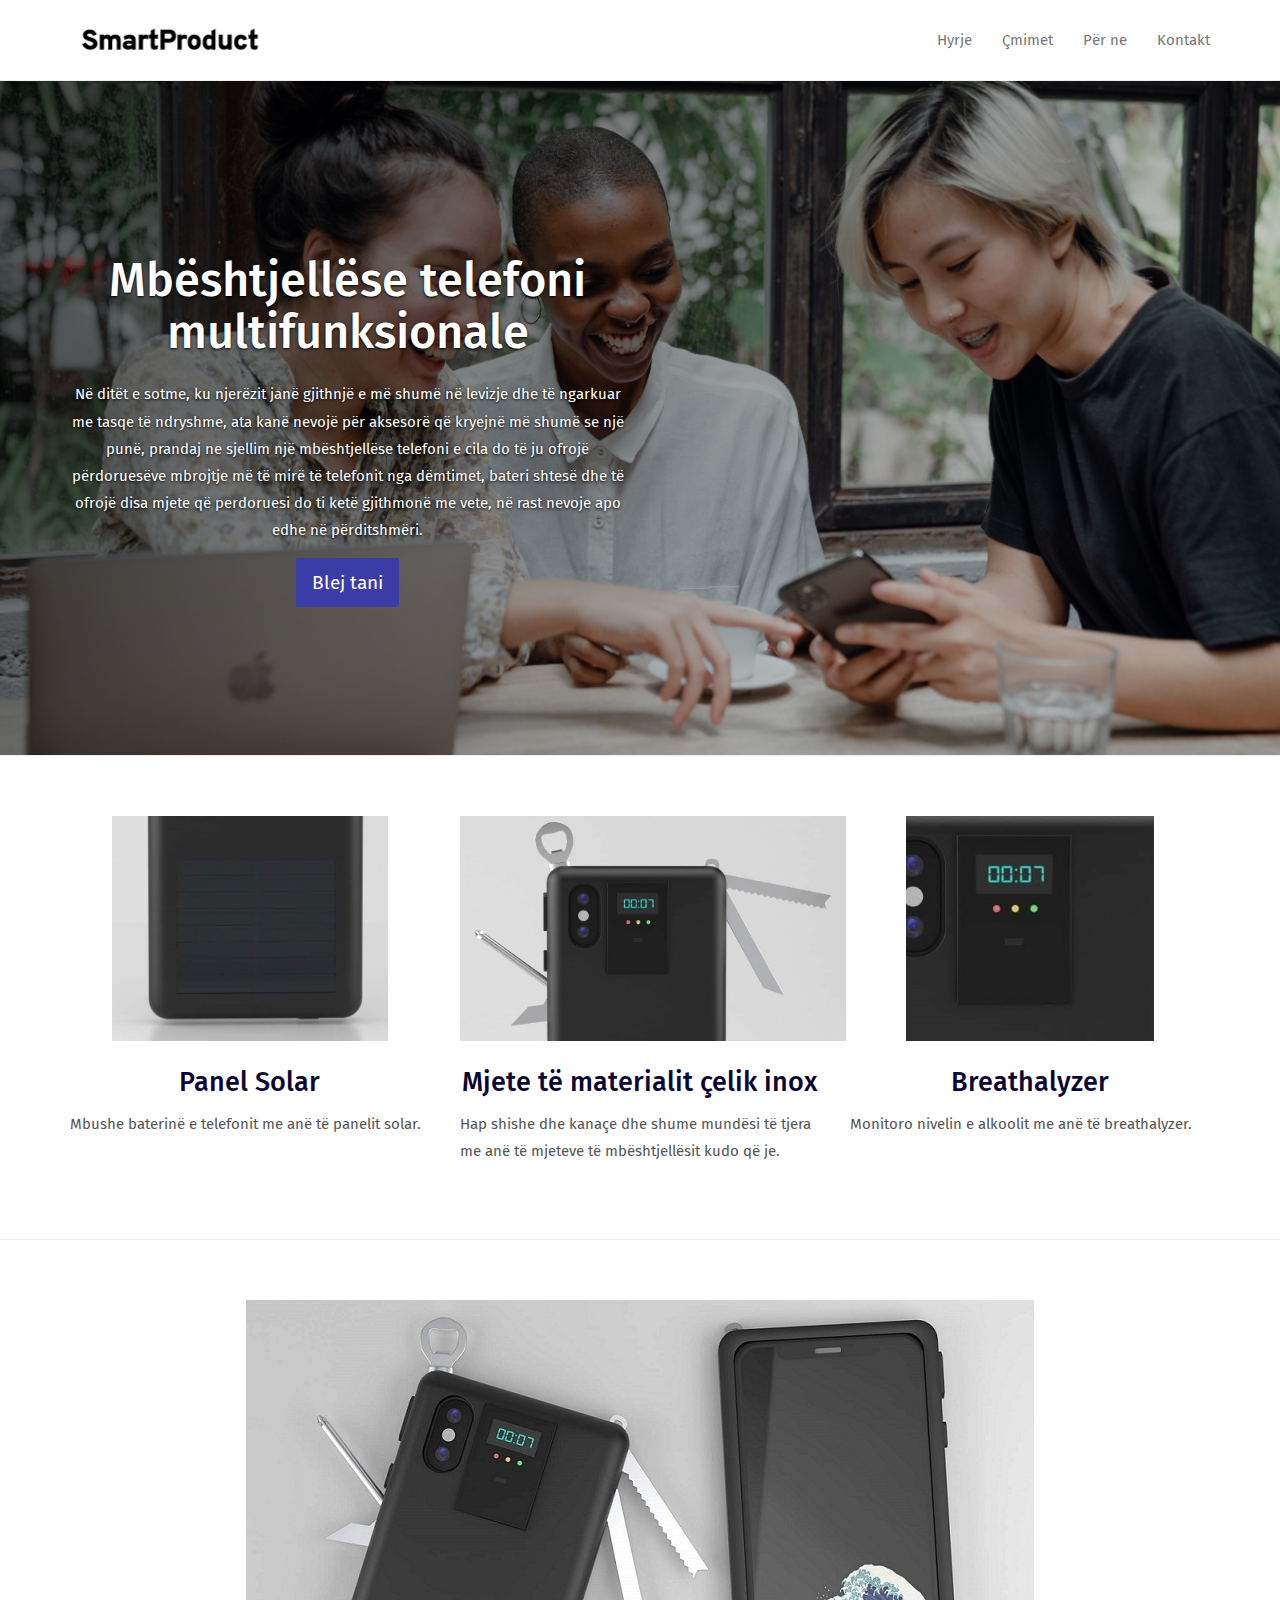
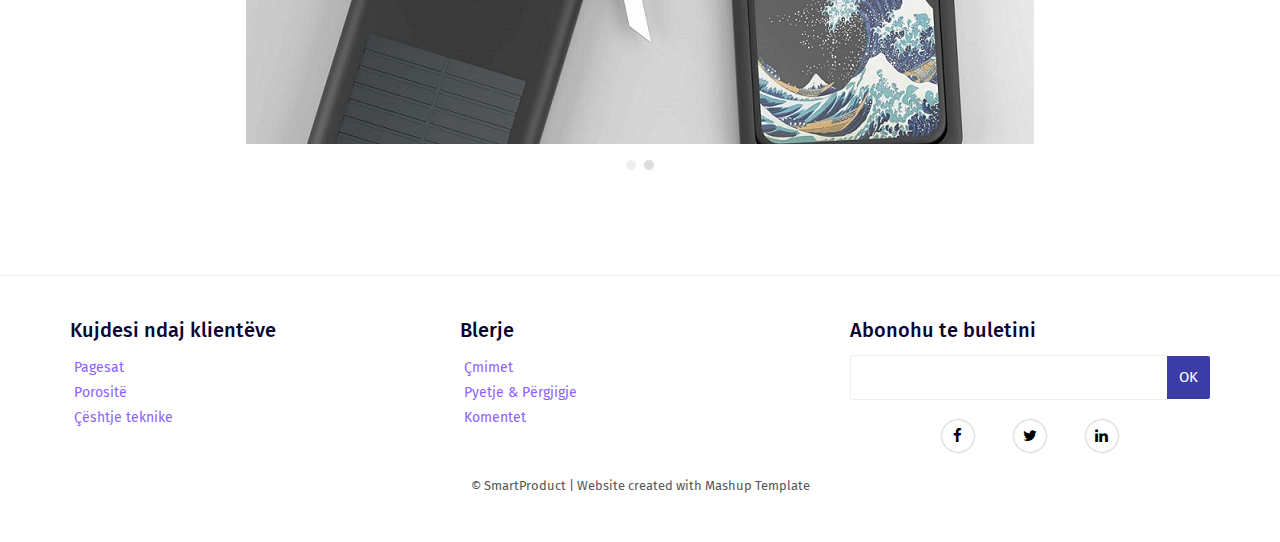
==== commit 758f071a: "Finishing touches" ====
--- a/index.html
+++ b/index.html
@@ -53,7 +53,7 @@
               <li><a href="./index.html" title="" class="active">Hyrje</a></li>
               <li><a href="./pricing.html" title=""> Çmimet </a></li>
               <li><a href="./about.html" title=""> Për ne</a></li>
-              <li><a href="./contact.html" title="">Kontakti</a></li>
+              <li><a href="./contact.html" title="">Kontakt</a></li>
             </ul>
           </div>
         </div>
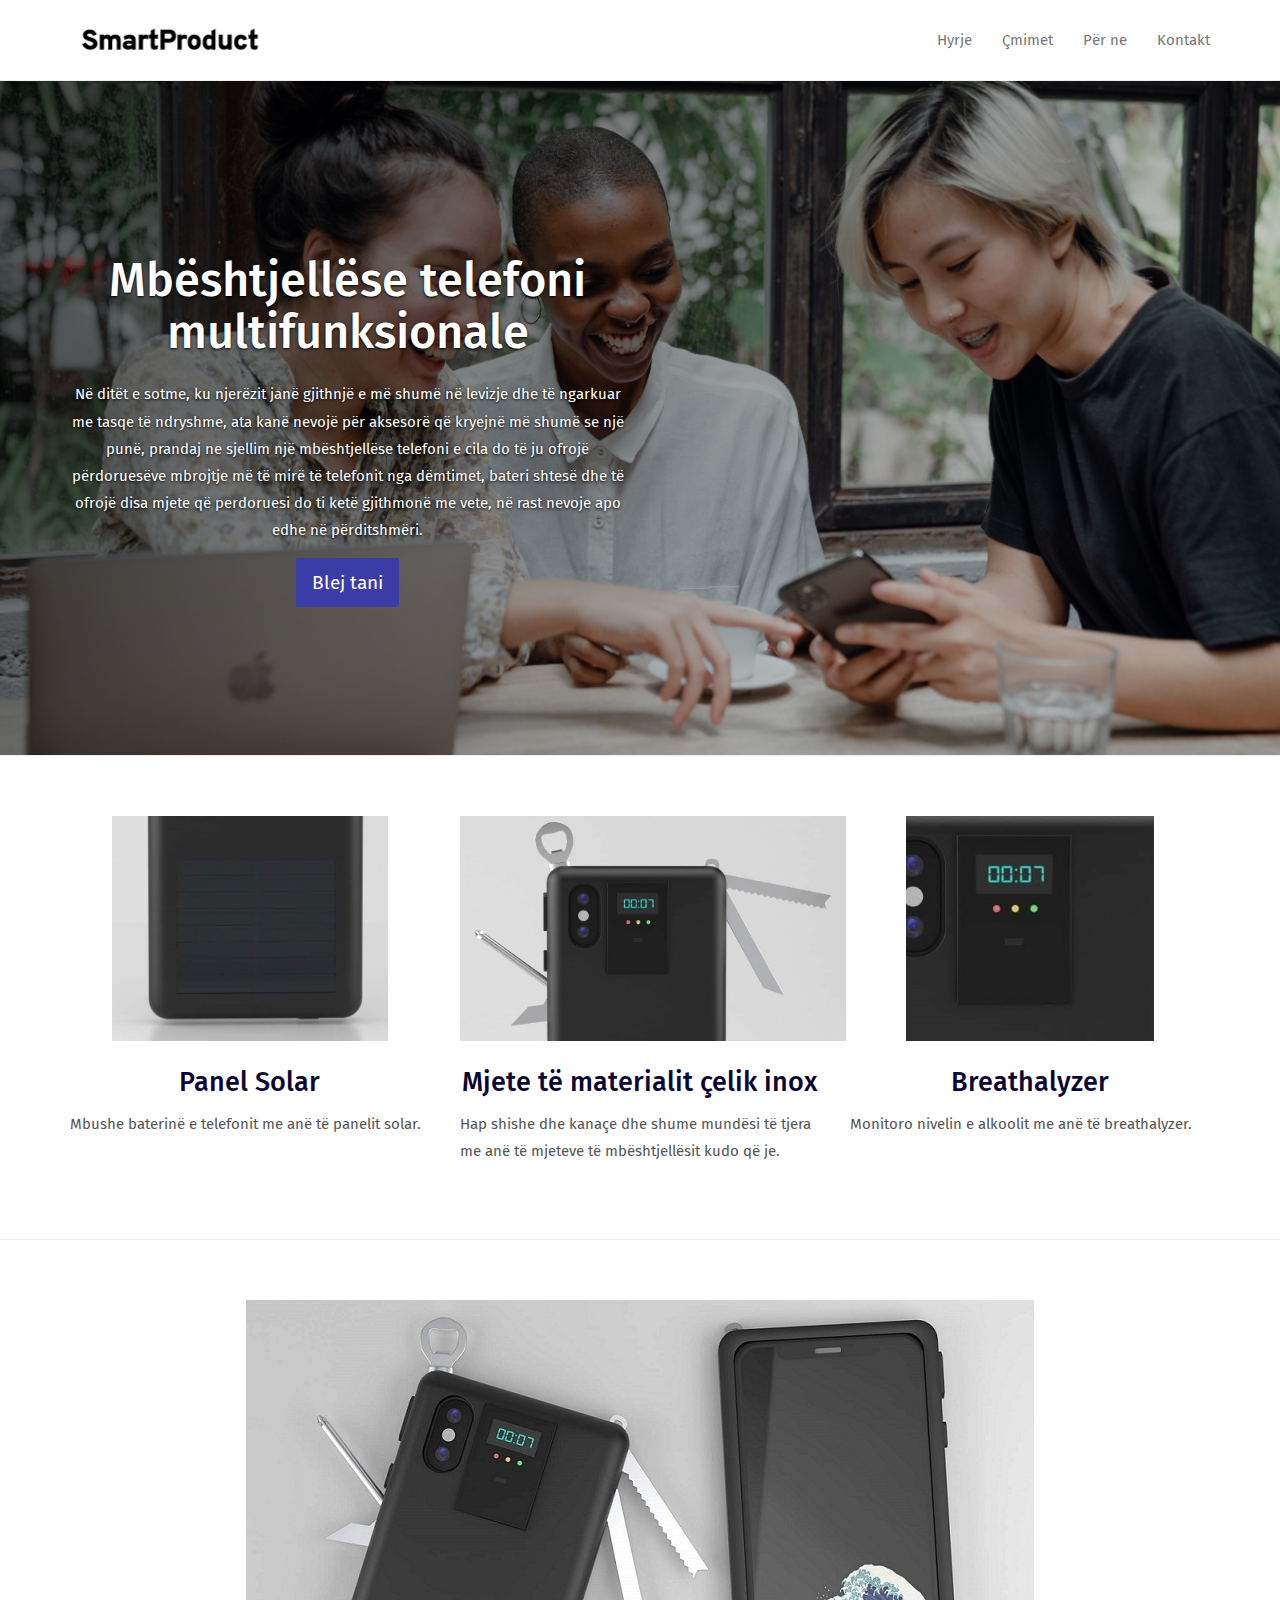
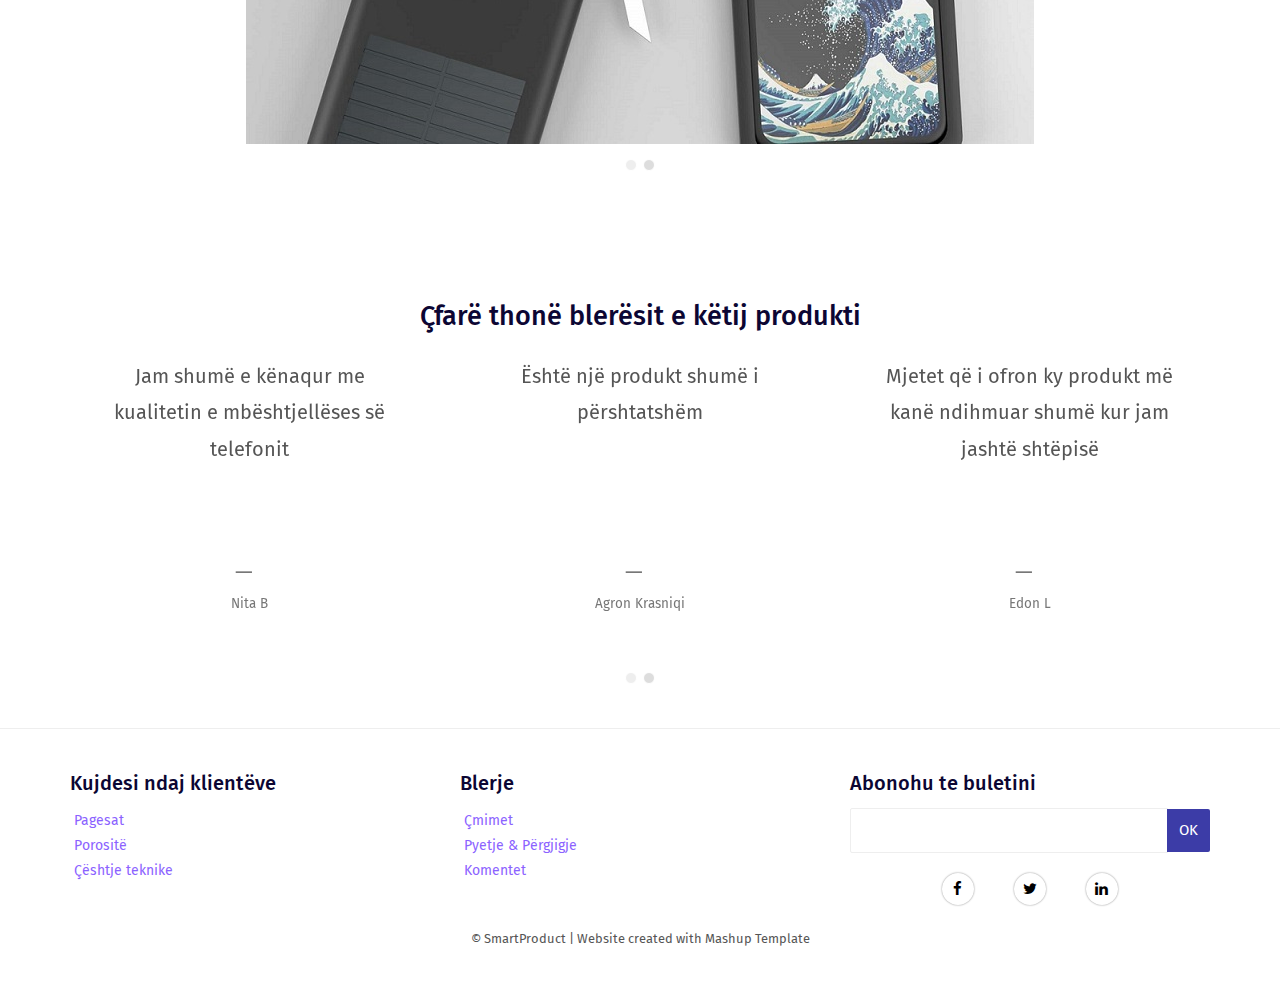
==== commit db3b7ecd: "Added a product review section" ====
--- a/index.html
+++ b/index.html
@@ -175,7 +175,116 @@
             </div>
           </div>
         </div>
-        <div class="row"></div>
+      </div>
+    </div>
+
+    <div class="container">
+      <div class="row">
+        <div class="col-md-12">
+          <h3 class="text-center">Çfarë thonë blerësit e këtij produkti</h3>
+          <div
+            id="carouselExampleIndicators2"
+            class="carousel slide"
+            data-ride="carousel"
+            data-interval="3000"
+          >
+            <div class="carousel-inner" role="listbox">
+              <div class="item active">
+                <div class="row">
+                  <div class="col-md-4">
+                    <div class="card text-center p-3">
+                      <blockquote class="blockquote mb-0 review-card">
+                        <p>
+                          Jam shumë e kënaqur me kualitetin e mbështjellëses së
+                          telefonit
+                        </p>
+                        <footer class="blockquote-footer">
+                          <small> Nita B </small>
+                        </footer>
+                      </blockquote>
+                    </div>
+                  </div>
+                  <div class="col-md-4">
+                    <div class="card text-center p-3">
+                      <blockquote class="blockquote mb-0 review-card">
+                        <p>Është një produkt shumë i përshtatshëm</p>
+                        <footer class="blockquote-footer">
+                          <small> Agron Krasniqi </small>
+                        </footer>
+                      </blockquote>
+                    </div>
+                  </div>
+
+                  <div class="col-md-4">
+                    <div class="card text-center p-3">
+                      <blockquote class="blockquote mb-0 review-card">
+                        <p>
+                          Mjetet që i ofron ky produkt më kanë ndihmuar shumë
+                          kur jam jashtë shtëpisë
+                        </p>
+                        <footer class="blockquote-footer">
+                          <small> Edon L </small>
+                        </footer>
+                      </blockquote>
+                    </div>
+                  </div>
+                </div>
+              </div>
+              <div class="item">
+                <div class="col-md-4">
+                  <div class="card text-center p-3">
+                    <blockquote class="blockquote mb-0 review-card">
+                      <p>
+                        Më pëlqen shumë kjo mbështjellëse dhe ja kam rekomanduar
+                        edhe të afërmve të mi
+                      </p>
+                      <footer class="blockquote-footer">
+                        <small> Arta M </small>
+                      </footer>
+                    </blockquote>
+                  </div>
+                </div>
+                <div class="col-md-4">
+                  <div class="card text-center p-3">
+                    <blockquote class="blockquote mb-0 review-card">
+                      <p>
+                        Ky produkt më ka shpëtuar në shumë situata me mjetet që
+                        ka
+                      </p>
+                      <footer class="blockquote-footer">
+                        <small> Taulant Z </small>
+                      </footer>
+                    </blockquote>
+                  </div>
+                </div>
+                <div class="col-md-4">
+                  <div class="card text-center p-3">
+                    <blockquote class="blockquote mb-0 review-card">
+                      <p>
+                        Porosia ka mbërritur ashtu si dukej në foto. Do blija
+                        nga kjo faqe prapë
+                      </p>
+                      <footer class="blockquote-footer">
+                        <small> Bora A </small>
+                      </footer>
+                    </blockquote>
+                  </div>
+                </div>
+              </div>
+            </div>
+            <ol class="carousel-indicators">
+              <li
+                data-target="#carouselExampleIndicators2"
+                data-slide-to="0"
+                class="active"
+              ></li>
+              <li
+                data-target="#carouselExampleIndicators2"
+                data-slide-to="1"
+              ></li>
+            </ol>
+          </div>
+        </div>
       </div>
     </div>
 
--- a/assets/css/custom.css
+++ b/assets/css/custom.css
@@ -53,9 +53,15 @@
 .buy-btn {
   text-align: center;
 }
+
 .buy-btn > button {
   width: 80%;
-  margin: 0 auto;
+}
+
+.review-card > p {
+  display: inline-block;
+  min-height: 180px;
+  font-size: 20px;
 }
 
 /*------------------------------------
